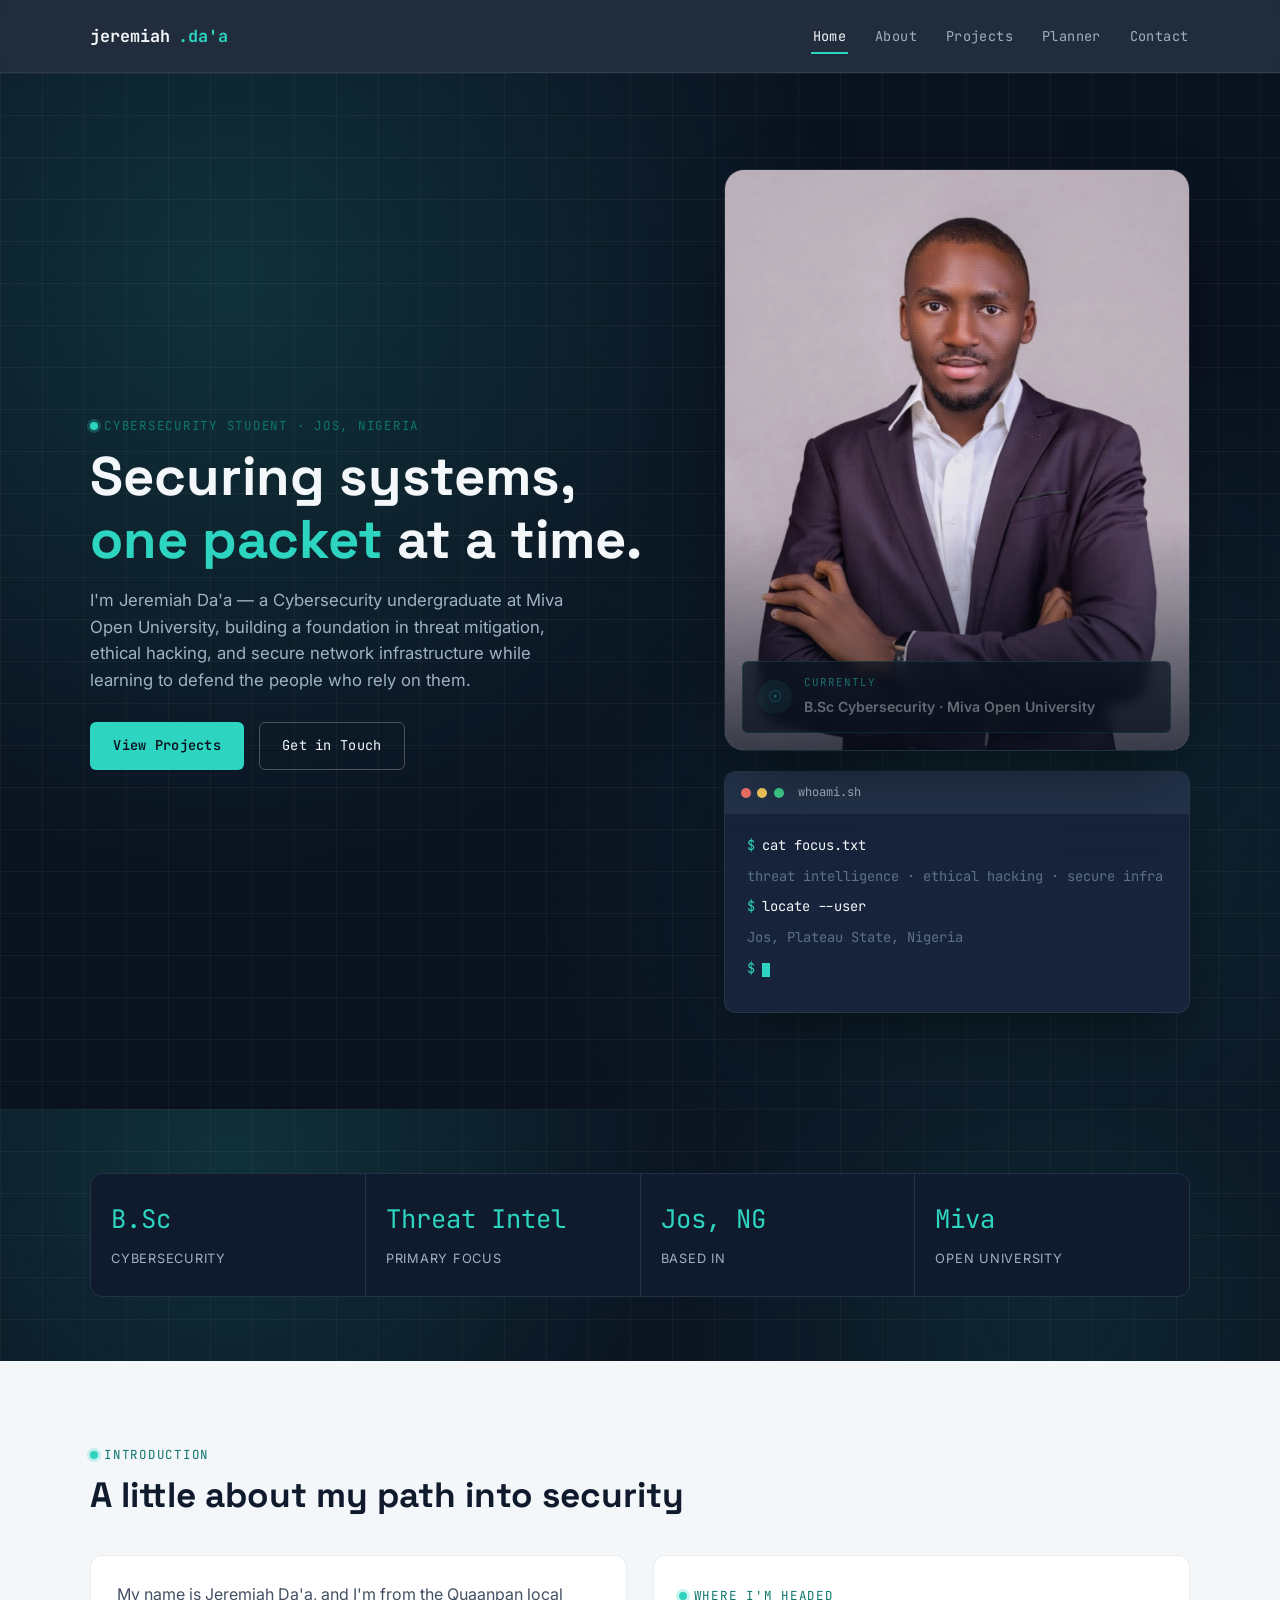
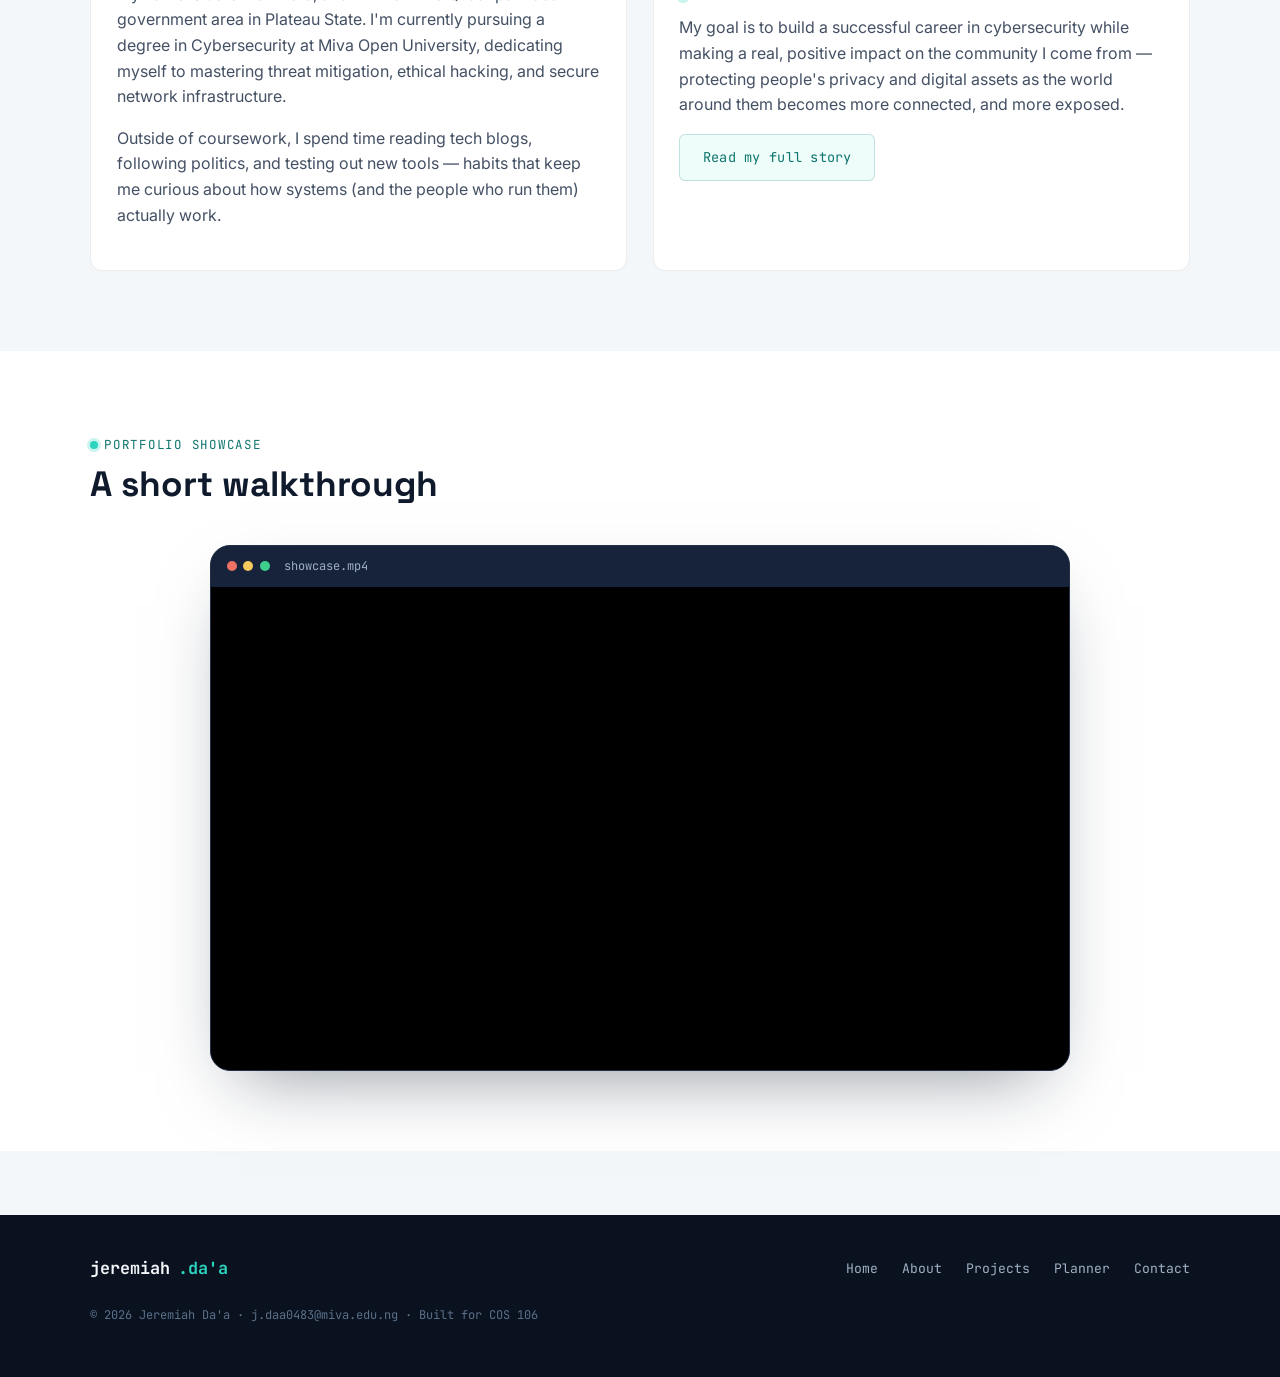
==== index.html @ 002f8d59 "Update index.html" ====
<!DOCTYPE html>
<html lang="en">
<head>
  <meta charset="UTF-8" />
  <meta name="viewport" content="width=device-width, initial-scale=1.0" />
  <title>Jeremiah Da'a — Cybersecurity Student & Portfolio</title>
  <meta name="description" content="Portfolio and academic hub for Jeremiah Da'a, a Cybersecurity student at Miva Open University based in Jos, Plateau State." />
  <link rel="preconnect" href="https://fonts.googleapis.com" />
  <link rel="preconnect" href="https://fonts.gstatic.com" crossorigin />
  <link href="https://fonts.googleapis.com/css2?family=Space+Grotesk:wght@500;600;700&family=Inter:wght@400;500;600&family=JetBrains+Mono:wght@400;500;700&display=swap" rel="stylesheet" />
  <link rel="stylesheet" href="style.css" />
</head>
<body>

  <header class="site-header">
    <div class="container nav">
      <a href="index.html" class="brand">jeremiah<span>.da'a</span></a>
      <ul class="nav-links" id="navLinks">
        <li><a href="index.html" aria-current="page">Home</a></li>
        <li><a href="about.html">About</a></li>
        <li><a href="projects.html">Projects</a></li>
        <li><a href="planner.html">Planner</a></li>
        <li><a href="contact.html">Contact</a></li>
      </ul>
      <button class="nav-toggle" aria-label="Toggle navigation" aria-expanded="false">
        <span></span><span></span><span></span>
      </button>
    </div>
  </header>

  <main>
    <!-- ================= HERO ================= -->
    <section class="hero scan-bg">
      <div class="container hero-grid">
        <div>
          <p class="eyebrow">Cybersecurity Student · Jos, Nigeria</p>
          <h1>Securing systems, <em>one packet</em> at a time.</h1>
          <p class="hero-lede">
            I'm Jeremiah Da'a — a Cybersecurity undergraduate at Miva Open University,
            building a foundation in threat mitigation, ethical hacking, and secure
            network infrastructure while learning to defend the people who rely on them.
          </p>
          <div class="hero-actions">
            <a href="projects.html" class="btn btn-primary">View Projects</a>
            <a href="contact.html" class="btn btn-outline">Get in Touch</a>
          </div>
        </div>

        <div>
          <div class="hero-photo-card">
            <img src="image.jpg" alt="Portrait of Jeremiah Da'a" />
            <div class="photo-badge">
              <span class="photo-badge-icon">&#9737;</span>
              <span class="photo-badge-text">
                <span class="eyebrow-tiny">Currently</span>
                <strong>B.Sc Cybersecurity · Miva Open University</strong>
              </span>
            </div>
          </div>

          <div class="terminal" style="margin-top:1.25rem;">
            <div class="terminal-bar">
              <span class="dot dot-r"></span><span class="dot dot-y"></span><span class="dot dot-g"></span>
              <span class="terminal-title">whoami.sh</span>
            </div>
            <div class="terminal-body">
              <div class="line"><span class="prompt">$</span><span class="out">cat focus.txt</span></div>
              <div class="line muted">threat intelligence · ethical hacking · secure infra</div>
              <div class="line"><span class="prompt">$</span><span class="out">locate --user</span></div>
              <div class="line muted">Jos, Plateau State, Nigeria</div>
              <div class="line"><span class="prompt">$</span><span class="cursor"></span></div>
            </div>
          </div>
        </div>
      </div>
    </section>

    <!-- ================= QUICK STATS ================= -->
    <section class="stats scan-bg">
      <div class="container">
        <div class="stats-grid">
          <div class="stat-cell">
            <span class="num">B.Sc</span>
            <span class="label">Cybersecurity</span>
          </div>
          <div class="stat-cell">
            <span class="num">Threat Intel</span>
            <span class="label">Primary Focus</span>
          </div>
          <div class="stat-cell">
            <span class="num">Jos, NG</span>
            <span class="label">Based In</span>
          </div>
          <div class="stat-cell">
            <span class="num">Miva</span>
            <span class="label">Open University</span>
          </div>
        </div>
      </div>
    </section>

    <!-- ================= INTRODUCTION ================= -->
    <section class="section">
      <div class="container">
        <div class="section-head">
          <p class="eyebrow">Introduction</p>
          <h2>A little about my path into security</h2>
        </div>
        <div class="grid-2">
          <div class="card">
            <p>
              My name is Jeremiah Da'a, and I'm from the Quaanpan local government
              area in Plateau State. I'm currently pursuing a degree in Cybersecurity
              at Miva Open University, dedicating myself to mastering threat mitigation,
              ethical hacking, and secure network infrastructure.
            </p>
            <p>
              Outside of coursework, I spend time reading tech blogs, following
              politics, and testing out new tools — habits that keep me curious
              about how systems (and the people who run them) actually work.
            </p>
          </div>
          <div class="card">
            <p class="eyebrow" style="margin-bottom:0.6rem;">Where I'm headed</p>
            <p>
              My goal is to build a successful career in cybersecurity while making
              a real, positive impact on the community I come from — protecting
              people's privacy and digital assets as the world around them becomes
              more connected, and more exposed.
            </p>
            <a href="about.html" class="btn btn-ghost">Read my full story</a>
          </div>
        </div>
      </div>
    </section>

    <!-- ================= VIDEO SHOWCASE ================= -->
    <section class="section section-alt">
      <div class="container">
        <div class="section-head">
          <p class="eyebrow">Portfolio Showcase</p>
          <h2>A short walkthrough</h2>
        </div>
        <div class="media-card">
          <div class="terminal-bar">
            <span class="dot dot-r"></span><span class="dot dot-y"></span><span class="dot dot-g"></span>
            <span class="terminal-title">showcase.mp4</span>
          </div>
          <div class="video-wrap">
            <iframe
              src="https://www.youtube.com/embed/MuhZuNS15s0"
              title="Jeremiah Da'a portfolio showcase video"
              allow="accelerometer; autoplay; clipboard-write; encrypted-media; gyroscope; picture-in-picture"
              allowfullscreen
              loading="lazy">
            </iframe>
          </div>
        </div>
      </div>
    </section>
  </main>

  <footer class="site-footer">
    <div class="container">
      <div class="footer-grid">
        <span class="brand">jeremiah<span>.da'a</span></span>
        <ul class="footer-links">
          <li><a href="index.html">Home</a></li>
          <li><a href="about.html">About</a></li>
          <li><a href="projects.html">Projects</a></li>
          <li><a href="planner.html">Planner</a></li>
          <li><a href="contact.html">Contact</a></li>
        </ul>
      </div>
      <p class="footer-fine">© 2026 Jeremiah Da'a · j.daa0483@miva.edu.ng · Built for COS 106</p>
    </div>
  </footer>

  <script src="app.js"></script>
</body>
</html>
---- style.css ----
/* =========================================================================
   Jeremiah Da'a — Cybersecurity Portfolio
   Global Stylesheet
   Design tokens: Deep Slate blue / Cyber Teal / Off-white
   ========================================================================= */

:root {
  /* --- Color tokens --- */
  --slate-950: #0a1220;
  --slate-900: #0f1b2d;
  --slate-800: #16233a;
  --slate-700: #223148;
  --slate-500: #5b7089;
  --slate-300: #9fb0c3;
  --off-white: #f4f7f9;
  --paper: #ffffff;
  --teal: #2dd4bf;
  --teal-strong: #12b8a3;
  --teal-dim: #0f766e;
  --ink: #101823;
  --ink-soft: #445064;
  --danger: #ef7166;
  --success: #3ecf8e;

  /* --- Type tokens --- */
  --font-display: "Space Grotesk", "Segoe UI", sans-serif;
  --font-body: "Inter", "Segoe UI", sans-serif;
  --font-mono: "JetBrains Mono", "SFMono-Regular", Consolas, monospace;

  /* --- Layout tokens --- */
  --maxw: 1180px;
  --radius-sm: 6px;
  --radius-md: 12px;
  --radius-lg: 20px;
  --gap: clamp(1rem, 2vw, 2rem);
  --header-h: 72px;

  /* --- Motion --- */
  --ease: cubic-bezier(0.22, 1, 0.36, 1);
}

/* =========================================================================
   Reset
   ========================================================================= */
*, *::before, *::after { box-sizing: border-box; }
html { scroll-behavior: smooth; }
body {
  margin: 0;
  font-family: var(--font-body);
  color: var(--ink);
  background: var(--off-white);
  line-height: 1.6;
  -webkit-font-smoothing: antialiased;
}
img { max-width: 100%; display: block; }
a { color: inherit; text-decoration: none; }
ul { list-style: none; margin: 0; padding: 0; }
h1, h2, h3, h4 { font-family: var(--font-display); line-height: 1.15; margin: 0 0 0.5em; color: var(--slate-900); }
p { margin: 0 0 1em; color: var(--ink-soft); }
button, input, textarea, select { font-family: inherit; font-size: inherit; }
:focus-visible {
  outline: 2px solid var(--teal);
  outline-offset: 3px;
  border-radius: 4px;
}

@media (prefers-reduced-motion: reduce) {
  *, *::before, *::after {
    animation-duration: 0.001ms !important;
    animation-iteration-count: 1 !important;
    transition-duration: 0.001ms !important;
    scroll-behavior: auto !important;
  }
}

.container {
  width: 100%;
  max-width: var(--maxw);
  margin-inline: auto;
  padding-inline: clamp(1.25rem, 4vw, 2.5rem);
}

.eyebrow {
  font-family: var(--font-mono);
  font-size: 0.78rem;
  letter-spacing: 0.14em;
  text-transform: uppercase;
  color: var(--teal-dim);
  display: inline-flex;
  align-items: center;
  gap: 0.5em;
  margin-bottom: 0.75em;
}
.eyebrow::before {
  content: "";
  width: 8px;
  height: 8px;
  border-radius: 50%;
  background: var(--teal);
  box-shadow: 0 0 0 3px rgba(45, 212, 191, 0.25);
}

/* =========================================================================
   Background scan / node texture — signature motif, used sparingly
   ========================================================================= */
.scan-bg {
  position: relative;
  background-color: var(--slate-950);
  background-image:
    radial-gradient(circle at 18% 20%, rgba(45, 212, 191, 0.16), transparent 45%),
    radial-gradient(circle at 82% 75%, rgba(45, 212, 191, 0.10), transparent 40%),
    linear-gradient(rgba(255,255,255,0.035) 1px, transparent 1px),
    linear-gradient(90deg, rgba(255,255,255,0.035) 1px, transparent 1px);
  background-size: auto, auto, 42px 42px, 42px 42px;
}
.scan-bg::after {
  content: "";
  position: absolute;
  inset: 0;
  pointer-events: none;
  background: repeating-linear-gradient(
    to bottom,
    rgba(255, 255, 255, 0.025) 0px,
    rgba(255, 255, 255, 0.025) 1px,
    transparent 1px,
    transparent 3px
  );
  mix-blend-mode: overlay;
}

/* =========================================================================
   Header / Nav
   ========================================================================= */
.site-header {
  position: sticky;
  top: 0;
  z-index: 100;
  background: rgba(15, 27, 45, 0.92);
  backdrop-filter: blur(10px);
  border-bottom: 1px solid rgba(255, 255, 255, 0.08);
}
.nav {
  display: flex;
  align-items: center;
  justify-content: space-between;
  height: var(--header-h);
}
.brand {
  display: flex;
  align-items: baseline;
  gap: 0.5rem;
  font-family: var(--font-mono);
  font-weight: 700;
  font-size: 1.05rem;
  color: var(--off-white);
}
.brand span { color: var(--teal); }

.nav-links {
  display: flex;
  gap: clamp(1rem, 2vw, 2.25rem);
}
.nav-links a {
  font-family: var(--font-mono);
  font-size: 0.85rem;
  letter-spacing: 0.03em;
  color: var(--slate-300);
  padding: 0.4rem 0.1rem;
  position: relative;
  transition: color 0.2s var(--ease);
}
.nav-links a::after {
  content: "";
  position: absolute;
  left: 0; right: 0; bottom: -2px;
  height: 2px;
  background: var(--teal);
  transform: scaleX(0);
  transform-origin: left;
  transition: transform 0.25s var(--ease);
}
.nav-links a:hover,
.nav-links a[aria-current="page"] { color: var(--off-white); }
.nav-links a:hover::after,
.nav-links a[aria-current="page"]::after { transform: scaleX(1); }

.nav-toggle {
  display: none;
  flex-direction: column;
  gap: 5px;
  background: none;
  border: none;
  cursor: pointer;
  padding: 0.5rem;
}
.nav-toggle span {
  width: 22px;
  height: 2px;
  background: var(--off-white);
  transition: transform 0.25s var(--ease), opacity 0.25s var(--ease);
}
.nav-toggle[aria-expanded="true"] span:nth-child(1) { transform: translateY(7px) rotate(45deg); }
.nav-toggle[aria-expanded="true"] span:nth-child(2) { opacity: 0; }
.nav-toggle[aria-expanded="true"] span:nth-child(3) { transform: translateY(-7px) rotate(-45deg); }

@media (max-width: 760px) {
  .nav-toggle { display: flex; }
  .nav-links {
    position: absolute;
    top: var(--header-h);
    left: 0; right: 0;
    background: var(--slate-900);
    flex-direction: column;
    padding: 1rem clamp(1.25rem, 4vw, 2.5rem) 1.5rem;
    gap: 1rem;
    border-bottom: 1px solid rgba(255,255,255,0.08);
    transform: translateY(-8px);
    opacity: 0;
    pointer-events: none;
    transition: transform 0.25s var(--ease), opacity 0.25s var(--ease);
  }
  .nav-links.is-open {
    transform: translateY(0);
    opacity: 1;
    pointer-events: auto;
  }
}

/* =========================================================================
   Buttons
   ========================================================================= */
.btn {
  display: inline-flex;
  align-items: center;
  gap: 0.5rem;
  font-family: var(--font-mono);
  font-size: 0.85rem;
  letter-spacing: 0.02em;
  padding: 0.75rem 1.4rem;
  border-radius: var(--radius-sm);
  border: 1px solid transparent;
  cursor: pointer;
  transition: transform 0.18s var(--ease), background 0.18s var(--ease), border-color 0.18s var(--ease), box-shadow 0.18s var(--ease);
}
.btn:active { transform: translateY(1px); }
.btn-primary {
  background: var(--teal);
  color: var(--slate-950);
  font-weight: 600;
}
.btn-primary:hover { background: var(--teal-strong); box-shadow: 0 6px 20px rgba(45,212,191,0.28); }
.btn-outline {
  background: transparent;
  border-color: rgba(255,255,255,0.25);
  color: var(--off-white);
}
.btn-outline:hover { border-color: var(--teal); color: var(--teal); }
.btn-ghost {
  background: rgba(45, 212, 191, 0.08);
  color: var(--teal-dim);
  border-color: rgba(15, 118, 110, 0.2);
}
.btn-ghost:hover { background: rgba(45, 212, 191, 0.16); }
.btn-danger { background: transparent; color: var(--danger); border-color: rgba(239,113,102,0.35); }
.btn-danger:hover { background: rgba(239,113,102,0.1); }
.btn:disabled { opacity: 0.5; cursor: not-allowed; }

/* =========================================================================
   Hero (terminal-card signature element)
   ========================================================================= */
.hero {
  color: var(--off-white);
  padding-block: clamp(3rem, 8vw, 6rem);
}
.hero-grid {
  display: grid;
  grid-template-columns: 1.1fr 0.9fr;
  gap: clamp(2rem, 5vw, 4rem);
  align-items: center;
}
@media (max-width: 860px) {
  .hero-grid { grid-template-columns: 1fr; }
}
.hero h1 {
  color: var(--off-white);
  font-size: clamp(2.1rem, 5vw, 3.4rem);
  margin-bottom: 0.3em;
}
.hero h1 em {
  font-style: normal;
  color: var(--teal);
}
.hero-lede {
  color: var(--slate-300);
  font-size: 1.05rem;
  max-width: 46ch;
}
.hero-actions {
  display: flex;
  gap: 0.9rem;
  flex-wrap: wrap;
  margin-top: 1.75rem;
}

/* large hero portrait with overlay badge */
.hero-photo-card {
  position: relative;
  border-radius: var(--radius-lg);
  overflow: hidden;
  box-shadow: 0 30px 70px -25px rgba(0,0,0,0.65);
  border: 1px solid rgba(255,255,255,0.08);
}
.hero-photo-card img {
  width: 100%;
  aspect-ratio: 4 / 5;
  object-fit: cover;
  display: block;
}
.hero-photo-card::after {
  content: "";
  position: absolute;
  inset: 0;
  background: linear-gradient(to top, rgba(10,18,32,0.75) 0%, rgba(10,18,32,0.05) 40%);
  pointer-events: none;
}
.photo-badge {
  position: absolute;
  left: 1.1rem;
  bottom: 1.1rem;
  right: 1.1rem;
  display: flex;
  align-items: center;
  gap: 0.75rem;
  background: rgba(10, 18, 32, 0.72);
  backdrop-filter: blur(6px);
  border: 1px solid rgba(45, 212, 191, 0.3);
  border-radius: var(--radius-sm);
  padding: 0.75rem 0.9rem;
}
.photo-badge-icon {
  width: 34px;
  height: 34px;
  border-radius: 50%;
  background: rgba(45, 212, 191, 0.16);
  color: var(--teal);
  display: flex;
  align-items: center;
  justify-content: center;
  flex-shrink: 0;
  font-size: 1rem;
}
.photo-badge-text .eyebrow-tiny {
  font-family: var(--font-mono);
  font-size: 0.68rem;
  letter-spacing: 0.1em;
  text-transform: uppercase;
  color: var(--teal);
  display: block;
  margin-bottom: 0.15rem;
}
.photo-badge-text strong {
  color: var(--off-white);
  font-size: 0.88rem;
  font-weight: 600;
}

/* terminal card */
.terminal {
  background: var(--slate-800);
  border: 1px solid rgba(255,255,255,0.08);
  border-radius: var(--radius-md);
  overflow: hidden;
  box-shadow: 0 25px 60px -20px rgba(0,0,0,0.6);
}
.terminal-bar {
  display: flex;
  align-items: center;
  gap: 0.4rem;
  padding: 0.7rem 1rem;
  background: var(--slate-700);
  font-family: var(--font-mono);
  font-size: 0.75rem;
  color: var(--slate-300);
}
.terminal-bar .dot { width: 10px; height: 10px; border-radius: 50%; }
.dot-r { background: #ef7166; }
.dot-y { background: #f5c95d; }
.dot-g { background: #3ecf8e; }
.terminal-title { margin-left: 0.5rem; }
.terminal-body {
  padding: 1.25rem 1.4rem 1.5rem;
  font-family: var(--font-mono);
  font-size: 0.86rem;
  color: var(--slate-300);
}
.terminal-body .line { margin-bottom: 0.55rem; }
.terminal-body .prompt { color: var(--teal); margin-right: 0.5em; }
.terminal-body .out { color: var(--off-white); }
.terminal-body .muted { color: var(--slate-500); }
.cursor {
  display: inline-block;
  width: 8px;
  height: 1em;
  background: var(--teal);
  vertical-align: text-bottom;
  animation: blink 1s steps(1) infinite;
}
@keyframes blink { 50% { opacity: 0; } }

/* profile avatar shown in terminal */
.avatar-frame {
  width: 88px;
  height: 88px;
  border-radius: 50%;
  overflow: hidden;
  border: 3px solid var(--teal);
  flex-shrink: 0;
  box-shadow: 0 0 0 4px rgba(45, 212, 191, 0.15);
}
.avatar-frame img { width: 100%; height: 100%; object-fit: cover; }

/* =========================================================================
   Stats grid
   ========================================================================= */
.stats {
  padding-block: clamp(2.5rem, 6vw, 4rem);
}
.stats-grid {
  display: grid;
  grid-template-columns: repeat(4, 1fr);
  gap: 1px;
  background: var(--slate-700);
  border-radius: var(--radius-md);
  overflow: hidden;
  border: 1px solid var(--slate-700);
}
@media (max-width: 760px) { .stats-grid { grid-template-columns: repeat(2, 1fr); } }
.stat-cell {
  background: var(--slate-900);
  padding: 1.6rem 1.25rem;
  color: var(--off-white);
}
.stat-cell .num {
  font-family: var(--font-mono);
  font-size: 1.6rem;
  color: var(--teal);
  display: block;
  margin-bottom: 0.3rem;
}
.stat-cell .label {
  font-size: 0.8rem;
  color: var(--slate-300);
  text-transform: uppercase;
  letter-spacing: 0.06em;
}

/* =========================================================================
   Sections (light)
   ========================================================================= */
.section {
  padding-block: clamp(3rem, 7vw, 5rem);
}
.section-alt { background: var(--paper); }
.section-head { max-width: 62ch; margin-bottom: 2.5rem; }
.section-head h2 { font-size: clamp(1.6rem, 3.4vw, 2.2rem); }

/* video card */
.media-card {
  max-width: 860px;
  margin-inline: auto;
  border-radius: var(--radius-lg);
  overflow: hidden;
  background: var(--slate-900);
  box-shadow: 0 30px 70px -30px rgba(15, 27, 45, 0.5);
  border: 1px solid var(--slate-700);
}
.media-card .terminal-bar { background: var(--slate-800); }
.video-wrap {
  position: relative;
  aspect-ratio: 16 / 9;
  background: #000;
}
.video-wrap iframe {
  position: absolute;
  inset: 0;
  width: 100%;
  height: 100%;
  border: 0;
}

/* =========================================================================
   Cards (general)
   ========================================================================= */
.card {
  background: var(--paper);
  border: 1px solid rgba(16, 24, 35, 0.08);
  border-radius: var(--radius-md);
  padding: 1.6rem;
  transition: transform 0.2s var(--ease), box-shadow 0.2s var(--ease);
}
.card:hover { transform: translateY(-3px); box-shadow: 0 16px 40px -18px rgba(16,24,35,0.22); }

.grid-3 {
  display: grid;
  grid-template-columns: repeat(3, 1fr);
  gap: var(--gap);
}
@media (max-width: 900px) { .grid-3 { grid-template-columns: repeat(2, 1fr); } }
@media (max-width: 620px) { .grid-3 { grid-template-columns: 1fr; } }

.grid-2 {
  display: grid;
  grid-template-columns: repeat(2, 1fr);
  gap: var(--gap);
}
@media (max-width: 700px) { .grid-2 { grid-template-columns: 1fr; } }

/* =========================================================================
   Footer
   ========================================================================= */
.site-footer {
  background: var(--slate-950);
  color: var(--slate-300);
  padding-block: 2.5rem;
  margin-top: 4rem;
}
.footer-grid {
  display: flex;
  flex-wrap: wrap;
  justify-content: space-between;
  gap: 1.5rem;
  align-items: center;
}
.footer-links { display: flex; gap: 1.5rem; flex-wrap: wrap; }
.footer-links a { font-family: var(--font-mono); font-size: 0.82rem; color: var(--slate-300); }
.footer-links a:hover { color: var(--teal); }
.footer-fine { font-family: var(--font-mono); font-size: 0.75rem; color: var(--slate-500); margin-top: 1.5rem; }

/* =========================================================================
   About page — education table, skills, hobbies
   ========================================================================= */
.edu-table-wrap { overflow-x: auto; border-radius: var(--radius-md); border: 1px solid rgba(16,24,35,0.08); }
table.edu-table {
  width: 100%;
  border-collapse: collapse;
  background: var(--paper);
  min-width: 560px;
}
.edu-table caption { text-align: left; font-family: var(--font-mono); font-size: 0.8rem; color: var(--teal-dim); padding: 0.9rem 1.2rem 0; }
.edu-table th, .edu-table td {
  text-align: left;
  padding: 0.9rem 1.2rem;
  border-bottom: 1px solid rgba(16,24,35,0.08);
  font-size: 0.95rem;
}
.edu-table thead th {
  font-family: var(--font-mono);
  font-size: 0.75rem;
  text-transform: uppercase;
  letter-spacing: 0.06em;
  color: var(--ink-soft);
  background: var(--off-white);
}
.edu-table tbody tr:last-child td { border-bottom: none; }
.status-pill {
  font-family: var(--font-mono);
  font-size: 0.72rem;
  padding: 0.25rem 0.6rem;
  border-radius: 999px;
  display: inline-block;
}
.status-active { background: rgba(45,212,191,0.14); color: var(--teal-dim); }
.status-done { background: rgba(62,207,142,0.14); color: #1f8a5f; }

.aspiration {
  background: var(--slate-900);
  color: var(--off-white);
  border-radius: var(--radius-lg);
  padding: clamp(1.75rem, 4vw, 3rem);
  position: relative;
  overflow: hidden;
}
.aspiration::before {
  content: "”";
  position: absolute;
  top: -1.2rem;
  right: 1.5rem;
  font-family: var(--font-display);
  font-size: 9rem;
  color: rgba(45,212,191,0.08);
  line-height: 1;
}
.aspiration p { color: var(--slate-300); font-size: 1.1rem; max-width: 62ch; position: relative; }

.skill-item { margin-bottom: 1.25rem; }
.skill-item:last-child { margin-bottom: 0; }
.skill-top { display: flex; justify-content: space-between; font-family: var(--font-mono); font-size: 0.82rem; margin-bottom: 0.4rem; color: var(--ink-soft); }
.skill-bar { height: 8px; border-radius: 999px; background: rgba(16,24,35,0.08); overflow: hidden; }
.skill-fill { height: 100%; border-radius: 999px; background: linear-gradient(90deg, var(--teal-dim), var(--teal)); }

.hobby-card { text-align: left; }
.hobby-icon {
  width: 44px; height: 44px;
  border-radius: 10px;
  background: rgba(45,212,191,0.12);
  color: var(--teal-dim);
  display: flex; align-items: center; justify-content: center;
  margin-bottom: 1rem;
  font-family: var(--font-mono);
}

/* =========================================================================
   Projects page
   ========================================================================= */
.project-card { display: flex; flex-direction: column; padding: 0; overflow: hidden; }
.project-thumb { aspect-ratio: 16/10; overflow: hidden; background: var(--slate-900); }
.project-thumb img { width: 100%; height: 100%; object-fit: cover; opacity: 0.92; }
.project-body { padding: 1.5rem; display: flex; flex-direction: column; gap: 0.85rem; flex: 1; }
.project-tag { font-family: var(--font-mono); font-size: 0.72rem; color: var(--teal-dim); text-transform: uppercase; letter-spacing: 0.05em; }
.project-feats li { position: relative; padding-left: 1.3rem; font-size: 0.92rem; color: var(--ink-soft); margin-bottom: 0.4rem; }
.project-feats li::before { content: "▹"; position: absolute; left: 0; color: var(--teal); }
.project-actions { margin-top: auto; display: flex; gap: 0.75rem; padding-top: 0.5rem; }

/* =========================================================================
   Planner page
   ========================================================================= */
.planner-layout {
  display: grid;
  grid-template-columns: 340px 1fr;
  gap: var(--gap);
  align-items: start;
}
@media (max-width: 860px) { .planner-layout { grid-template-columns: 1fr; } }

.planner-form { display: flex; flex-direction: column; gap: 1rem; }
.field { display: flex; flex-direction: column; gap: 0.4rem; }
.field label { font-family: var(--font-mono); font-size: 0.78rem; color: var(--ink-soft); text-transform: uppercase; letter-spacing: 0.04em; }
.field input, .field select, .field textarea {
  padding: 0.7rem 0.85rem;
  border-radius: var(--radius-sm);
  border: 1px solid rgba(16,24,35,0.15);
  background: var(--paper);
  color: var(--ink);
}
.field input:focus, .field select:focus, .field textarea:focus { border-color: var(--teal); }
.field-error { color: var(--danger); font-size: 0.78rem; min-height: 1em; }

.planner-stats { display: grid; grid-template-columns: repeat(3, 1fr); gap: 0.75rem; margin-bottom: 1.5rem; }
.mini-stat { background: var(--paper); border-radius: var(--radius-sm); border: 1px solid rgba(16,24,35,0.08); padding: 1rem; text-align: center; }
.mini-stat .num { font-family: var(--font-mono); font-size: 1.4rem; color: var(--teal-dim); display: block; }
.mini-stat .label { font-size: 0.75rem; color: var(--ink-soft); text-transform: uppercase; letter-spacing: 0.04em; }

.progress-track { height: 10px; border-radius: 999px; background: rgba(16,24,35,0.08); overflow: hidden; margin-bottom: 1.75rem; }
.progress-fill { height: 100%; background: linear-gradient(90deg, var(--teal-dim), var(--teal)); border-radius: 999px; transition: width 0.35s var(--ease); width: 0%; }

.task-list { display: flex; flex-direction: column; gap: 0.75rem; }
.task-item {
  display: flex;
  align-items: center;
  gap: 0.9rem;
  background: var(--paper);
  border: 1px solid rgba(16,24,35,0.08);
  border-radius: var(--radius-sm);
  padding: 0.9rem 1rem;
}
.task-item.is-complete { opacity: 0.6; }
.task-item.is-complete .task-name { text-decoration: line-through; }
.task-check {
  width: 22px; height: 22px;
  border-radius: 50%;
  border: 2px solid var(--teal);
  background: none;
  cursor: pointer;
  flex-shrink: 0;
  display: flex; align-items: center; justify-content: center;
  color: var(--teal);
  font-size: 0.75rem;
}
.task-item.is-complete .task-check { background: var(--teal); color: var(--slate-950); }
.task-main { flex: 1; min-width: 0; }
.task-name { font-weight: 600; color: var(--ink); display: block; }
.task-meta { font-family: var(--font-mono); font-size: 0.75rem; color: var(--ink-soft); }
.priority-pill { font-family: var(--font-mono); font-size: 0.68rem; padding: 0.15rem 0.5rem; border-radius: 999px; margin-right: 0.5rem; text-transform: uppercase; }
.priority-high { background: rgba(239,113,102,0.14); color: #c14a3e; }
.priority-medium { background: rgba(245,201,93,0.18); color: #a17a13; }
.priority-low { background: rgba(62,207,142,0.14); color: #1f8a5f; }
.task-delete { background: none; border: none; color: var(--ink-soft); cursor: pointer; padding: 0.4rem; font-size: 1rem; }
.task-delete:hover { color: var(--danger); }
.empty-state { text-align: center; padding: 2.5rem 1rem; color: var(--ink-soft); font-family: var(--font-mono); font-size: 0.85rem; border: 1px dashed rgba(16,24,35,0.15); border-radius: var(--radius-sm); }

/* =========================================================================
   Contact page
   ========================================================================= */
.contact-layout { display: grid; grid-template-columns: 1fr 1.2fr; gap: clamp(2rem, 5vw, 3.5rem); align-items: start; }
@media (max-width: 860px) { .contact-layout { grid-template-columns: 1fr; } }
.contact-info-item { display: flex; gap: 0.9rem; margin-bottom: 1.4rem; }
.contact-info-icon {
  width: 38px; height: 38px; border-radius: 9px;
  background: var(--slate-900); color: var(--teal);
  display: flex; align-items: center; justify-content: center;
  font-family: var(--font-mono); font-size: 0.8rem; flex-shrink: 0;
}
.contact-info-item h4 { margin-bottom: 0.15rem; font-size: 0.95rem; }
.contact-info-item p { margin: 0; font-size: 0.9rem; }

.form-status {
  display: none;
  font-family: var(--font-mono);
  font-size: 0.85rem;
  padding: 0.85rem 1rem;
  border-radius: var(--radius-sm);
  margin-bottom: 1.25rem;
}
.form-status.is-visible { display: block; }
.form-status.is-success { background: rgba(62,207,142,0.12); color: #1f8a5f; }
.form-status.is-error { background: rgba(239,113,102,0.12); color: #c14a3e; }

/* =========================================================================
   Utility
   ========================================================================= */
.visually-hidden {
  position: absolute; width: 1px; height: 1px; overflow: hidden;
  clip: rect(0,0,0,0); white-space: nowrap; border: 0; padding: 0; margin: -1px;
}
.mt-lg { margin-top: 2.5rem; }
   Background scan / node texture — signature motif, used sparingly
   ========================================================================= */
.scan-bg {
  position: relative;
  background-color: var(--slate-950);
  background-image:
    radial-gradient(circle at 18% 20%, rgba(45, 212, 191, 0.16), transparent 45%),
    radial-gradient(circle at 82% 75%, rgba(45, 212, 191, 0.10), transparent 40%),
    linear-gradient(rgba(255,255,255,0.035) 1px, transparent 1px),
    linear-gradient(90deg, rgba(255,255,255,0.035) 1px, transparent 1px);
  background-size: auto, auto, 42px 42px, 42px 42px;
}
.scan-bg::after {
  content: "";
  position: absolute;
  inset: 0;
  pointer-events: none;
  background: repeating-linear-gradient(
    to bottom,
    rgba(255, 255, 255, 0.025) 0px,
    rgba(255, 255, 255, 0.025) 1px,
    transparent 1px,
    transparent 3px
  );
  mix-blend-mode: overlay;
}

/* =========================================================================
   Header / Nav
   ========================================================================= */
.site-header {
  position: sticky;
  top: 0;
  z-index: 100;
  background: rgba(15, 27, 45, 0.92);
  backdrop-filter: blur(10px);
  border-bottom: 1px solid rgba(255, 255, 255, 0.08);
}
.nav {
  display: flex;
  align-items: center;
  justify-content: space-between;
  height: var(--header-h);
}
.brand {
  display: flex;
  align-items: baseline;
  gap: 0.5rem;
  font-family: var(--font-mono);
  font-weight: 700;
  font-size: 1.05rem;
  color: var(--off-white);
}
.brand span { color: var(--teal); }

.nav-links {
  display: flex;
  gap: clamp(1rem, 2vw, 2.25rem);
}
.nav-links a {
  font-family: var(--font-mono);
  font-size: 0.85rem;
  letter-spacing: 0.03em;
  color: var(--slate-300);
  padding: 0.4rem 0.1rem;
  position: relative;
  transition: color 0.2s var(--ease);
}
.nav-links a::after {
  content: "";
  position: absolute;
  left: 0; right: 0; bottom: -2px;
  height: 2px;
  background: var(--teal);
  transform: scaleX(0);
  transform-origin: left;
  transition: transform 0.25s var(--ease);
}
.nav-links a:hover,
.nav-links a[aria-current="page"] { color: var(--off-white); }
.nav-links a:hover::after,
.nav-links a[aria-current="page"]::after { transform: scaleX(1); }

.nav-toggle {
  display: none;
  flex-direction: column;
  gap: 5px;
  background: none;
  border: none;
  cursor: pointer;
  padding: 0.5rem;
}
.nav-toggle span {
  width: 22px;
  height: 2px;
  background: var(--off-white);
  transition: transform 0.25s var(--ease), opacity 0.25s var(--ease);
}
.nav-toggle[aria-expanded="true"] span:nth-child(1) { transform: translateY(7px) rotate(45deg); }
.nav-toggle[aria-expanded="true"] span:nth-child(2) { opacity: 0; }
.nav-toggle[aria-expanded="true"] span:nth-child(3) { transform: translateY(-7px) rotate(-45deg); }

@media (max-width: 760px) {
  .nav-toggle { display: flex; }
  .nav-links {
    position: absolute;
    top: var(--header-h);
    left: 0; right: 0;
    background: var(--slate-900);
    flex-direction: column;
    padding: 1rem clamp(1.25rem, 4vw, 2.5rem) 1.5rem;
    gap: 1rem;
    border-bottom: 1px solid rgba(255,255,255,0.08);
    transform: translateY(-8px);
    opacity: 0;
    pointer-events: none;
    transition: transform 0.25s var(--ease), opacity 0.25s var(--ease);
  }
  .nav-links.is-open {
    transform: translateY(0);
    opacity: 1;
    pointer-events: auto;
  }
}

/* =========================================================================
   Buttons
   ========================================================================= */
.btn {
  display: inline-flex;
  align-items: center;
  gap: 0.5rem;
  font-family: var(--font-mono);
  font-size: 0.85rem;
  letter-spacing: 0.02em;
  padding: 0.75rem 1.4rem;
  border-radius: var(--radius-sm);
  border: 1px solid transparent;
  cursor: pointer;
  transition: transform 0.18s var(--ease), background 0.18s var(--ease), border-color 0.18s var(--ease), box-shadow 0.18s var(--ease);
}
.btn:active { transform: translateY(1px); }
.btn-primary {
  background: var(--teal);
  color: var(--slate-950);
  font-weight: 600;
}
.btn-primary:hover { background: var(--teal-strong); box-shadow: 0 6px 20px rgba(45,212,191,0.28); }
.btn-outline {
  background: transparent;
  border-color: rgba(255,255,255,0.25);
  color: var(--off-white);
}
.btn-outline:hover { border-color: var(--teal); color: var(--teal); }
.btn-ghost {
  background: rgba(45, 212, 191, 0.08);
  color: var(--teal-dim);
  border-color: rgba(15, 118, 110, 0.2);
}
.btn-ghost:hover { background: rgba(45, 212, 191, 0.16); }
.btn-danger { background: transparent; color: var(--danger); border-color: rgba(239,113,102,0.35); }
.btn-danger:hover { background: rgba(239,113,102,0.1); }
.btn:disabled { opacity: 0.5; cursor: not-allowed; }

/* =========================================================================
   Hero (terminal-card signature element)
   ========================================================================= */
.hero {
  color: var(--off-white);
  padding-block: clamp(3rem, 8vw, 6rem);
}
.hero-grid {
  display: grid;
  grid-template-columns: 1.1fr 0.9fr;
  gap: clamp(2rem, 5vw, 4rem);
  align-items: center;
}
@media (max-width: 860px) {
  .hero-grid { grid-template-columns: 1fr; }
}
.hero h1 {
  color: var(--off-white);
  font-size: clamp(2.1rem, 5vw, 3.4rem);
  margin-bottom: 0.3em;
}
.hero h1 em {
  font-style: normal;
  color: var(--teal);
}
.hero-lede {
  color: var(--slate-300);
  font-size: 1.05rem;
  max-width: 46ch;
}
.hero-actions {
  display: flex;
  gap: 0.9rem;
  flex-wrap: wrap;
  margin-top: 1.75rem;
}

/* terminal card */
.terminal {
  background: var(--slate-800);
  border: 1px solid rgba(255,255,255,0.08);
  border-radius: var(--radius-md);
  overflow: hidden;
  box-shadow: 0 25px 60px -20px rgba(0,0,0,0.6);
}
.terminal-bar {
  display: flex;
  align-items: center;
  gap: 0.4rem;
  padding: 0.7rem 1rem;
  background: var(--slate-700);
  font-family: var(--font-mono);
  font-size: 0.75rem;
  color: var(--slate-300);
}
.terminal-bar .dot { width: 10px; height: 10px; border-radius: 50%; }
.dot-r { background: #ef7166; }
.dot-y { background: #f5c95d; }
.dot-g { background: #3ecf8e; }
.terminal-title { margin-left: 0.5rem; }
.terminal-body {
  padding: 1.25rem 1.4rem 1.5rem;
  font-family: var(--font-mono);
  font-size: 0.86rem;
  color: var(--slate-300);
}
.terminal-body .line { margin-bottom: 0.55rem; }
.terminal-body .prompt { color: var(--teal); margin-right: 0.5em; }
.terminal-body .out { color: var(--off-white); }
.terminal-body .muted { color: var(--slate-500); }
.cursor {
  display: inline-block;
  width: 8px;
  height: 1em;
  background: var(--teal);
  vertical-align: text-bottom;
  animation: blink 1s steps(1) infinite;
}
@keyframes blink { 50% { opacity: 0; } }

/* profile avatar shown in terminal */
.avatar-frame {
  width: 88px;
  height: 88px;
  border-radius: 50%;
  overflow: hidden;
  border: 3px solid var(--teal);
  flex-shrink: 0;
  box-shadow: 0 0 0 4px rgba(45, 212, 191, 0.15);
}
.avatar-frame img { width: 100%; height: 100%; object-fit: cover; }

/* =========================================================================
   Stats grid
   ========================================================================= */
.stats {
  padding-block: clamp(2.5rem, 6vw, 4rem);
}
.stats-grid {
  display: grid;
  grid-template-columns: repeat(4, 1fr);
  gap: 1px;
  background: var(--slate-700);
  border-radius: var(--radius-md);
  overflow: hidden;
  border: 1px solid var(--slate-700);
}
@media (max-width: 760px) { .stats-grid { grid-template-columns: repeat(2, 1fr); } }
.stat-cell {
  background: var(--slate-900);
  padding: 1.6rem 1.25rem;
  color: var(--off-white);
}
.stat-cell .num {
  font-family: var(--font-mono);
  font-size: 1.6rem;
  color: var(--teal);
  display: block;
  margin-bottom: 0.3rem;
}
.stat-cell .label {
  font-size: 0.8rem;
  color: var(--slate-300);
  text-transform: uppercase;
  letter-spacing: 0.06em;
}

/* =========================================================================
   Sections (light)
   ========================================================================= */
.section {
  padding-block: clamp(3rem, 7vw, 5rem);
}
.section-alt { background: var(--paper); }
.section-head { max-width: 62ch; margin-bottom: 2.5rem; }
.section-head h2 { font-size: clamp(1.6rem, 3.4vw, 2.2rem); }

/* video card */
.media-card {
  max-width: 860px;
  margin-inline: auto;
  border-radius: var(--radius-lg);
  overflow: hidden;
  background: var(--slate-900);
  box-shadow: 0 30px 70px -30px rgba(15, 27, 45, 0.5);
  border: 1px solid var(--slate-700);
}
.media-card .terminal-bar { background: var(--slate-800); }
.video-wrap {
  position: relative;
  aspect-ratio: 16 / 9;
  background: #000;
}
.video-wrap iframe {
  position: absolute;
  inset: 0;
  width: 100%;
  height: 100%;
  border: 0;
}

/* =========================================================================
   Cards (general)
   ========================================================================= */
.card {
  background: var(--paper);
  border: 1px solid rgba(16, 24, 35, 0.08);
  border-radius: var(--radius-md);
  padding: 1.6rem;
  transition: transform 0.2s var(--ease), box-shadow 0.2s var(--ease);
}
.card:hover { transform: translateY(-3px); box-shadow: 0 16px 40px -18px rgba(16,24,35,0.22); }

.grid-3 {
  display: grid;
  grid-template-columns: repeat(3, 1fr);
  gap: var(--gap);
}
@media (max-width: 900px) { .grid-3 { grid-template-columns: repeat(2, 1fr); } }
@media (max-width: 620px) { .grid-3 { grid-template-columns: 1fr; } }

.grid-2 {
  display: grid;
  grid-template-columns: repeat(2, 1fr);
  gap: var(--gap);
}
@media (max-width: 700px) { .grid-2 { grid-template-columns: 1fr; } }

/* =========================================================================
   Footer
   ========================================================================= */
.site-footer {
  background: var(--slate-950);
  color: var(--slate-300);
  padding-block: 2.5rem;
  margin-top: 4rem;
}
.footer-grid {
  display: flex;
  flex-wrap: wrap;
  justify-content: space-between;
  gap: 1.5rem;
  align-items: center;
}
.footer-links { display: flex; gap: 1.5rem; flex-wrap: wrap; }
.footer-links a { font-family: var(--font-mono); font-size: 0.82rem; color: var(--slate-300); }
.footer-links a:hover { color: var(--teal); }
.footer-fine { font-family: var(--font-mono); font-size: 0.75rem; color: var(--slate-500); margin-top: 1.5rem; }

/* =========================================================================
   About page — education table, skills, hobbies
   ========================================================================= */
.edu-table-wrap { overflow-x: auto; border-radius: var(--radius-md); border: 1px solid rgba(16,24,35,0.08); }
table.edu-table {
  width: 100%;
  border-collapse: collapse;
  background: var(--paper);
  min-width: 560px;
}
.edu-table caption { text-align: left; font-family: var(--font-mono); font-size: 0.8rem; color: var(--teal-dim); padding: 0.9rem 1.2rem 0; }
.edu-table th, .edu-table td {
  text-align: left;
  padding: 0.9rem 1.2rem;
  border-bottom: 1px solid rgba(16,24,35,0.08);
  font-size: 0.95rem;
}
.edu-table thead th {
  font-family: var(--font-mono);
  font-size: 0.75rem;
  text-transform: uppercase;
  letter-spacing: 0.06em;
  color: var(--ink-soft);
  background: var(--off-white);
}
.edu-table tbody tr:last-child td { border-bottom: none; }
.status-pill {
  font-family: var(--font-mono);
  font-size: 0.72rem;
  padding: 0.25rem 0.6rem;
  border-radius: 999px;
  display: inline-block;
}
.status-active { background: rgba(45,212,191,0.14); color: var(--teal-dim); }
.status-done { background: rgba(62,207,142,0.14); color: #1f8a5f; }

.aspiration {
  background: var(--slate-900);
  color: var(--off-white);
  border-radius: var(--radius-lg);
  padding: clamp(1.75rem, 4vw, 3rem);
  position: relative;
  overflow: hidden;
}
.aspiration::before {
  content: "”";
  position: absolute;
  top: -1.2rem;
  right: 1.5rem;
  font-family: var(--font-display);
  font-size: 9rem;
  color: rgba(45,212,191,0.08);
  line-height: 1;
}
.aspiration p { color: var(--slate-300); font-size: 1.1rem; max-width: 62ch; position: relative; }

.skill-item { margin-bottom: 1.25rem; }
.skill-item:last-child { margin-bottom: 0; }
.skill-top { display: flex; justify-content: space-between; font-family: var(--font-mono); font-size: 0.82rem; margin-bottom: 0.4rem; color: var(--ink-soft); }
.skill-bar { height: 8px; border-radius: 999px; background: rgba(16,24,35,0.08); overflow: hidden; }
.skill-fill { height: 100%; border-radius: 999px; background: linear-gradient(90deg, var(--teal-dim), var(--teal)); }

.hobby-card { text-align: left; }
.hobby-icon {
  width: 44px; height: 44px;
  border-radius: 10px;
  background: rgba(45,212,191,0.12);
  color: var(--teal-dim);
  display: flex; align-items: center; justify-content: center;
  margin-bottom: 1rem;
  font-family: var(--font-mono);
}

/* =========================================================================
   Projects page
   ========================================================================= */
.project-card { display: flex; flex-direction: column; padding: 0; overflow: hidden; }
.project-thumb { aspect-ratio: 16/10; overflow: hidden; background: var(--slate-900); }
.project-thumb img { width: 100%; height: 100%; object-fit: cover; opacity: 0.92; }
.project-body { padding: 1.5rem; display: flex; flex-direction: column; gap: 0.85rem; flex: 1; }
.project-tag { font-family: var(--font-mono); font-size: 0.72rem; color: var(--teal-dim); text-transform: uppercase; letter-spacing: 0.05em; }
.project-feats li { position: relative; padding-left: 1.3rem; font-size: 0.92rem; color: var(--ink-soft); margin-bottom: 0.4rem; }
.project-feats li::before { content: "▹"; position: absolute; left: 0; color: var(--teal); }
.project-actions { margin-top: auto; display: flex; gap: 0.75rem; padding-top: 0.5rem; }

/* =========================================================================
   Planner page
   ========================================================================= */
.planner-layout {
  display: grid;
  grid-template-columns: 340px 1fr;
  gap: var(--gap);
  align-items: start;
}
@media (max-width: 860px) { .planner-layout { grid-template-columns: 1fr; } }

.planner-form { display: flex; flex-direction: column; gap: 1rem; }
.field { display: flex; flex-direction: column; gap: 0.4rem; }
.field label { font-family: var(--font-mono); font-size: 0.78rem; color: var(--ink-soft); text-transform: uppercase; letter-spacing: 0.04em; }
.field input, .field select, .field textarea {
  padding: 0.7rem 0.85rem;
  border-radius: var(--radius-sm);
  border: 1px solid rgba(16,24,35,0.15);
  background: var(--paper);
  color: var(--ink);
}
.field input:focus, .field select:focus, .field textarea:focus { border-color: var(--teal); }
.field-error { color: var(--danger); font-size: 0.78rem; min-height: 1em; }

.planner-stats { display: grid; grid-template-columns: repeat(3, 1fr); gap: 0.75rem; margin-bottom: 1.5rem; }
.mini-stat { background: var(--paper); border-radius: var(--radius-sm); border: 1px solid rgba(16,24,35,0.08); padding: 1rem; text-align: center; }
.mini-stat .num { font-family: var(--font-mono); font-size: 1.4rem; color: var(--teal-dim); display: block; }
.mini-stat .label { font-size: 0.75rem; color: var(--ink-soft); text-transform: uppercase; letter-spacing: 0.04em; }

.progress-track { height: 10px; border-radius: 999px; background: rgba(16,24,35,0.08); overflow: hidden; margin-bottom: 1.75rem; }
.progress-fill { height: 100%; background: linear-gradient(90deg, var(--teal-dim), var(--teal)); border-radius: 999px; transition: width 0.35s var(--ease); width: 0%; }

.task-list { display: flex; flex-direction: column; gap: 0.75rem; }
.task-item {
  display: flex;
  align-items: center;
  gap: 0.9rem;
  background: var(--paper);
  border: 1px solid rgba(16,24,35,0.08);
  border-radius: var(--radius-sm);
  padding: 0.9rem 1rem;
}
.task-item.is-complete { opacity: 0.6; }
.task-item.is-complete .task-name { text-decoration: line-through; }
.task-check {
  width: 22px; height: 22px;
  border-radius: 50%;
  border: 2px solid var(--teal);
  background: none;
  cursor: pointer;
  flex-shrink: 0;
  display: flex; align-items: center; justify-content: center;
  color: var(--teal);
  font-size: 0.75rem;
}
.task-item.is-complete .task-check { background: var(--teal); color: var(--slate-950); }
.task-main { flex: 1; min-width: 0; }
.task-name { font-weight: 600; color: var(--ink); display: block; }
.task-meta { font-family: var(--font-mono); font-size: 0.75rem; color: var(--ink-soft); }
.priority-pill { font-family: var(--font-mono); font-size: 0.68rem; padding: 0.15rem 0.5rem; border-radius: 999px; margin-right: 0.5rem; text-transform: uppercase; }
.priority-high { background: rgba(239,113,102,0.14); color: #c14a3e; }
.priority-medium { background: rgba(245,201,93,0.18); color: #a17a13; }
.priority-low { background: rgba(62,207,142,0.14); color: #1f8a5f; }
.task-delete { background: none; border: none; color: var(--ink-soft); cursor: pointer; padding: 0.4rem; font-size: 1rem; }
.task-delete:hover { color: var(--danger); }
.empty-state { text-align: center; padding: 2.5rem 1rem; color: var(--ink-soft); font-family: var(--font-mono); font-size: 0.85rem; border: 1px dashed rgba(16,24,35,0.15); border-radius: var(--radius-sm); }

/* =========================================================================
   Contact page
   ========================================================================= */
.contact-layout { display: grid; grid-template-columns: 1fr 1.2fr; gap: clamp(2rem, 5vw, 3.5rem); align-items: start; }
@media (max-width: 860px) { .contact-layout { grid-template-columns: 1fr; } }
.contact-info-item { display: flex; gap: 0.9rem; margin-bottom: 1.4rem; }
.contact-info-icon {
  width: 38px; height: 38px; border-radius: 9px;
  background: var(--slate-900); color: var(--teal);
  display: flex; align-items: center; justify-content: center;
  font-family: var(--font-mono); font-size: 0.8rem; flex-shrink: 0;
}
.contact-info-item h4 { margin-bottom: 0.15rem; font-size: 0.95rem; }
.contact-info-item p { margin: 0; font-size: 0.9rem; }

.form-status {
  display: none;
  font-family: var(--font-mono);
  font-size: 0.85rem;
  padding: 0.85rem 1rem;
  border-radius: var(--radius-sm);
  margin-bottom: 1.25rem;
}
.form-status.is-visible { display: block; }
.form-status.is-success { background: rgba(62,207,142,0.12); color: #1f8a5f; }
.form-status.is-error { background: rgba(239,113,102,0.12); color: #c14a3e; }

/* =========================================================================
   Utility
   ========================================================================= */
.visually-hidden {
  position: absolute; width: 1px; height: 1px; overflow: hidden;
  clip: rect(0,0,0,0); white-space: nowrap; border: 0; padding: 0; margin: -1px;
}
.mt-lg { margin-top: 2.5rem; }
   Background scan / node texture — signature motif, used sparingly
   ========================================================================= */
.scan-bg {
  position: relative;
  background-color: var(--slate-950);
  background-image:
    radial-gradient(circle at 18% 20%, rgba(45, 212, 191, 0.16), transparent 45%),
    radial-gradient(circle at 82% 75%, rgba(45, 212, 191, 0.10), transparent 40%),
    linear-gradient(rgba(255,255,255,0.035) 1px, transparent 1px),
    linear-gradient(90deg, rgba(255,255,255,0.035) 1px, transparent 1px);
  background-size: auto, auto, 42px 42px, 42px 42px;
}
.scan-bg::after {
  content: "";
  position: absolute;
  inset: 0;
  pointer-events: none;
  background: repeating-linear-gradient(
    to bottom,
    rgba(255, 255, 255, 0.025) 0px,
    rgba(255, 255, 255, 0.025) 1px,
    transparent 1px,
    transparent 3px
  );
  mix-blend-mode: overlay;
}

/* =========================================================================
   Header / Nav
   ========================================================================= */
.site-header {
  position: sticky;
  top: 0;
  z-index: 100;
  background: rgba(15, 27, 45, 0.92);
  backdrop-filter: blur(10px);
  border-bottom: 1px solid rgba(255, 255, 255, 0.08);
}
.nav {
  display: flex;
  align-items: center;
  justify-content: space-between;
  height: var(--header-h);
}
.brand {
  display: flex;
  align-items: baseline;
  gap: 0.5rem;
  font-family: var(--font-mono);
  font-weight: 700;
  font-size: 1.05rem;
  color: var(--off-white);
}
.brand span { color: var(--teal); }

.nav-links {
  display: flex;
  gap: clamp(1rem, 2vw, 2.25rem);
}
.nav-links a {
  font-family: var(--font-mono);
  font-size: 0.85rem;
  letter-spacing: 0.03em;
  color: var(--slate-300);
  padding: 0.4rem 0.1rem;
  position: relative;
  transition: color 0.2s var(--ease);
}
.nav-links a::after {
  content: "";
  position: absolute;
  left: 0; right: 0; bottom: -2px;
  height: 2px;
  background: var(--teal);
  transform: scaleX(0);
  transform-origin: left;
  transition: transform 0.25s var(--ease);
}
.nav-links a:hover,
.nav-links a[aria-current="page"] { color: var(--off-white); }
.nav-links a:hover::after,
.nav-links a[aria-current="page"]::after { transform: scaleX(1); }

.nav-toggle {
  display: none;
  flex-direction: column;
  gap: 5px;
  background: none;
  border: none;
  cursor: pointer;
  padding: 0.5rem;
}
.nav-toggle span {
  width: 22px;
  height: 2px;
  background: var(--off-white);
  transition: transform 0.25s var(--ease), opacity 0.25s var(--ease);
}
.nav-toggle[aria-expanded="true"] span:nth-child(1) { transform: translateY(7px) rotate(45deg); }
.nav-toggle[aria-expanded="true"] span:nth-child(2) { opacity: 0; }
.nav-toggle[aria-expanded="true"] span:nth-child(3) { transform: translateY(-7px) rotate(-45deg); }

@media (max-width: 760px) {
  .nav-toggle { display: flex; }
  .nav-links {
    position: absolute;
    top: var(--header-h);
    left: 0; right: 0;
    background: var(--slate-900);
    flex-direction: column;
    padding: 1rem clamp(1.25rem, 4vw, 2.5rem) 1.5rem;
    gap: 1rem;
    border-bottom: 1px solid rgba(255,255,255,0.08);
    transform: translateY(-8px);
    opacity: 0;
    pointer-events: none;
    transition: transform 0.25s var(--ease), opacity 0.25s var(--ease);
  }
  .nav-links.is-open {
    transform: translateY(0);
    opacity: 1;
    pointer-events: auto;
  }
}

/* =========================================================================
   Buttons
   ========================================================================= */
.btn {
  display: inline-flex;
  align-items: center;
  gap: 0.5rem;
  font-family: var(--font-mono);
  font-size: 0.85rem;
  letter-spacing: 0.02em;
  padding: 0.75rem 1.4rem;
  border-radius: var(--radius-sm);
  border: 1px solid transparent;
  cursor: pointer;
  transition: transform 0.18s var(--ease), background 0.18s var(--ease), border-color 0.18s var(--ease), box-shadow 0.18s var(--ease);
}
.btn:active { transform: translateY(1px); }
.btn-primary {
  background: var(--teal);
  color: var(--slate-950);
  font-weight: 600;
}
.btn-primary:hover { background: var(--teal-strong); box-shadow: 0 6px 20px rgba(45,212,191,0.28); }
.btn-outline {
  background: transparent;
  border-color: rgba(255,255,255,0.25);
  color: var(--off-white);
}
.btn-outline:hover { border-color: var(--teal); color: var(--teal); }
.btn-ghost {
  background: rgba(45, 212, 191, 0.08);
  color: var(--teal-dim);
  border-color: rgba(15, 118, 110, 0.2);
}
.btn-ghost:hover { background: rgba(45, 212, 191, 0.16); }
.btn-danger { background: transparent; color: var(--danger); border-color: rgba(239,113,102,0.35); }
.btn-danger:hover { background: rgba(239,113,102,0.1); }
.btn:disabled { opacity: 0.5; cursor: not-allowed; }

/* =========================================================================
   Hero (terminal-card signature element)
   ========================================================================= */
.hero {
  color: var(--off-white);
  padding-block: clamp(3rem, 8vw, 6rem);
}
.hero-grid {
  display: grid;
  grid-template-columns: 1.1fr 0.9fr;
  gap: clamp(2rem, 5vw, 4rem);
  align-items: center;
}
@media (max-width: 860px) {
  .hero-grid { grid-template-columns: 1fr; }
}
.hero h1 {
  color: var(--off-white);
  font-size: clamp(2.1rem, 5vw, 3.4rem);
  margin-bottom: 0.3em;
}
.hero h1 em {
  font-style: normal;
  color: var(--teal);
}
.hero-lede {
  color: var(--slate-300);
  font-size: 1.05rem;
  max-width: 46ch;
}
.hero-actions {
  display: flex;
  gap: 0.9rem;
  flex-wrap: wrap;
  margin-top: 1.75rem;
}

/* terminal card */
.terminal {
  background: var(--slate-800);
  border: 1px solid rgba(255,255,255,0.08);
  border-radius: var(--radius-md);
  overflow: hidden;
  box-shadow: 0 25px 60px -20px rgba(0,0,0,0.6);
}
.terminal-bar {
  display: flex;
  align-items: center;
  gap: 0.4rem;
  padding: 0.7rem 1rem;
  background: var(--slate-700);
  font-family: var(--font-mono);
  font-size: 0.75rem;
  color: var(--slate-300);
}
.terminal-bar .dot { width: 10px; height: 10px; border-radius: 50%; }
.dot-r { background: #ef7166; }
.dot-y { background: #f5c95d; }
.dot-g { background: #3ecf8e; }
.terminal-title { margin-left: 0.5rem; }
.terminal-body {
  padding: 1.25rem 1.4rem 1.5rem;
  font-family: var(--font-mono);
  font-size: 0.86rem;
  color: var(--slate-300);
}
.terminal-body .line { margin-bottom: 0.55rem; }
.terminal-body .prompt { color: var(--teal); margin-right: 0.5em; }
.terminal-body .out { color: var(--off-white); }
.terminal-body .muted { color: var(--slate-500); }
.cursor {
  display: inline-block;
  width: 8px;
  height: 1em;
  background: var(--teal);
  vertical-align: text-bottom;
  animation: blink 1s steps(1) infinite;
}
@keyframes blink { 50% { opacity: 0; } }

/* profile avatar shown in terminal */
.avatar-frame {
  width: 46px;
  height: 46px;
  border-radius: 50%;
  overflow: hidden;
  border: 2px solid var(--teal);
  flex-shrink: 0;
}
.avatar-frame img { width: 100%; height: 100%; object-fit: cover; }

/* =========================================================================
   Stats grid
   ========================================================================= */
.stats {
  padding-block: clamp(2.5rem, 6vw, 4rem);
}
.stats-grid {
  display: grid;
  grid-template-columns: repeat(4, 1fr);
  gap: 1px;
  background: var(--slate-700);
  border-radius: var(--radius-md);
  overflow: hidden;
  border: 1px solid var(--slate-700);
}
@media (max-width: 760px) { .stats-grid { grid-template-columns: repeat(2, 1fr); } }
.stat-cell {
  background: var(--slate-900);
  padding: 1.6rem 1.25rem;
  color: var(--off-white);
}
.stat-cell .num {
  font-family: var(--font-mono);
  font-size: 1.6rem;
  color: var(--teal);
  display: block;
  margin-bottom: 0.3rem;
}
.stat-cell .label {
  font-size: 0.8rem;
  color: var(--slate-300);
  text-transform: uppercase;
  letter-spacing: 0.06em;
}

/* =========================================================================
   Sections (light)
   ========================================================================= */
.section {
  padding-block: clamp(3rem, 7vw, 5rem);
}
.section-alt { background: var(--paper); }
.section-head { max-width: 62ch; margin-bottom: 2.5rem; }
.section-head h2 { font-size: clamp(1.6rem, 3.4vw, 2.2rem); }

/* video card */
.media-card {
  max-width: 860px;
  margin-inline: auto;
  border-radius: var(--radius-lg);
  overflow: hidden;
  background: var(--slate-900);
  box-shadow: 0 30px 70px -30px rgba(15, 27, 45, 0.5);
  border: 1px solid var(--slate-700);
}
.media-card .terminal-bar { background: var(--slate-800); }
.video-wrap {
  position: relative;
  aspect-ratio: 16 / 9;
  background: #000;
}
.video-wrap iframe {
  position: absolute;
  inset: 0;
  width: 100%;
  height: 100%;
  border: 0;
}

/* =========================================================================
   Cards (general)
   ========================================================================= */
.card {
  background: var(--paper);
  border: 1px solid rgba(16, 24, 35, 0.08);
  border-radius: var(--radius-md);
  padding: 1.6rem;
  transition: transform 0.2s var(--ease), box-shadow 0.2s var(--ease);
}
.card:hover { transform: translateY(-3px); box-shadow: 0 16px 40px -18px rgba(16,24,35,0.22); }

.grid-3 {
  display: grid;
  grid-template-columns: repeat(3, 1fr);
  gap: var(--gap);
}
@media (max-width: 900px) { .grid-3 { grid-template-columns: repeat(2, 1fr); } }
@media (max-width: 620px) { .grid-3 { grid-template-columns: 1fr; } }

.grid-2 {
  display: grid;
  grid-template-columns: repeat(2, 1fr);
  gap: var(--gap);
}
@media (max-width: 700px) { .grid-2 { grid-template-columns: 1fr; } }

/* =========================================================================
   Footer
   ========================================================================= */
.site-footer {
  background: var(--slate-950);
  color: var(--slate-300);
  padding-block: 2.5rem;
  margin-top: 4rem;
}
.footer-grid {
  display: flex;
  flex-wrap: wrap;
  justify-content: space-between;
  gap: 1.5rem;
  align-items: center;
}
.footer-links { display: flex; gap: 1.5rem; flex-wrap: wrap; }
.footer-links a { font-family: var(--font-mono); font-size: 0.82rem; color: var(--slate-300); }
.footer-links a:hover { color: var(--teal); }
.footer-fine { font-family: var(--font-mono); font-size: 0.75rem; color: var(--slate-500); margin-top: 1.5rem; }

/* =========================================================================
   About page — education table, skills, hobbies
   ========================================================================= */
.edu-table-wrap { overflow-x: auto; border-radius: var(--radius-md); border: 1px solid rgba(16,24,35,0.08); }
table.edu-table {
  width: 100%;
  border-collapse: collapse;
  background: var(--paper);
  min-width: 560px;
}
.edu-table caption { text-align: left; font-family: var(--font-mono); font-size: 0.8rem; color: var(--teal-dim); padding: 0.9rem 1.2rem 0; }
.edu-table th, .edu-table td {
  text-align: left;
  padding: 0.9rem 1.2rem;
  border-bottom: 1px solid rgba(16,24,35,0.08);
  font-size: 0.95rem;
}
.edu-table thead th {
  font-family: var(--font-mono);
  font-size: 0.75rem;
  text-transform: uppercase;
  letter-spacing: 0.06em;
  color: var(--ink-soft);
  background: var(--off-white);
}
.edu-table tbody tr:last-child td { border-bottom: none; }
.status-pill {
  font-family: var(--font-mono);
  font-size: 0.72rem;
  padding: 0.25rem 0.6rem;
  border-radius: 999px;
  display: inline-block;
}
.status-active { background: rgba(45,212,191,0.14); color: var(--teal-dim); }
.status-done { background: rgba(62,207,142,0.14); color: #1f8a5f; }

.aspiration {
  background: var(--slate-900);
  color: var(--off-white);
  border-radius: var(--radius-lg);
  padding: clamp(1.75rem, 4vw, 3rem);
  position: relative;
  overflow: hidden;
}
.aspiration::before {
  content: "”";
  position: absolute;
  top: -1.2rem;
  right: 1.5rem;
  font-family: var(--font-display);
  font-size: 9rem;
  color: rgba(45,212,191,0.08);
  line-height: 1;
}
.aspiration p { color: var(--slate-300); font-size: 1.1rem; max-width: 62ch; position: relative; }

.skill-item { margin-bottom: 1.25rem; }
.skill-item:last-child { margin-bottom: 0; }
.skill-top { display: flex; justify-content: space-between; font-family: var(--font-mono); font-size: 0.82rem; margin-bottom: 0.4rem; color: var(--ink-soft); }
.skill-bar { height: 8px; border-radius: 999px; background: rgba(16,24,35,0.08); overflow: hidden; }
.skill-fill { height: 100%; border-radius: 999px; background: linear-gradient(90deg, var(--teal-dim), var(--teal)); }

.hobby-card { text-align: left; }
.hobby-icon {
  width: 44px; height: 44px;
  border-radius: 10px;
  background: rgba(45,212,191,0.12);
  color: var(--teal-dim);
  display: flex; align-items: center; justify-content: center;
  margin-bottom: 1rem;
  font-family: var(--font-mono);
}

/* =========================================================================
   Projects page
   ========================================================================= */
.project-card { display: flex; flex-direction: column; padding: 0; overflow: hidden; }
.project-thumb { aspect-ratio: 16/10; overflow: hidden; background: var(--slate-900); }
.project-thumb img { width: 100%; height: 100%; object-fit: cover; opacity: 0.92; }
.project-body { padding: 1.5rem; display: flex; flex-direction: column; gap: 0.85rem; flex: 1; }
.project-tag { font-family: var(--font-mono); font-size: 0.72rem; color: var(--teal-dim); text-transform: uppercase; letter-spacing: 0.05em; }
.project-feats li { position: relative; padding-left: 1.3rem; font-size: 0.92rem; color: var(--ink-soft); margin-bottom: 0.4rem; }
.project-feats li::before { content: "▹"; position: absolute; left: 0; color: var(--teal); }
.project-actions { margin-top: auto; display: flex; gap: 0.75rem; padding-top: 0.5rem; }

/* =========================================================================
   Planner page
   ========================================================================= */
.planner-layout {
  display: grid;
  grid-template-columns: 340px 1fr;
  gap: var(--gap);
  align-items: start;
}
@media (max-width: 860px) { .planner-layout { grid-template-columns: 1fr; } }

.planner-form { display: flex; flex-direction: column; gap: 1rem; }
.field { display: flex; flex-direction: column; gap: 0.4rem; }
.field label { font-family: var(--font-mono); font-size: 0.78rem; color: var(--ink-soft); text-transform: uppercase; letter-spacing: 0.04em; }
.field input, .field select, .field textarea {
  padding: 0.7rem 0.85rem;
  border-radius: var(--radius-sm);
  border: 1px solid rgba(16,24,35,0.15);
  background: var(--paper);
  color: var(--ink);
}
.field input:focus, .field select:focus, .field textarea:focus { border-color: var(--teal); }
.field-error { color: var(--danger); font-size: 0.78rem; min-height: 1em; }

.planner-stats { display: grid; grid-template-columns: repeat(3, 1fr); gap: 0.75rem; margin-bottom: 1.5rem; }
.mini-stat { background: var(--paper); border-radius: var(--radius-sm); border: 1px solid rgba(16,24,35,0.08); padding: 1rem; text-align: center; }
.mini-stat .num { font-family: var(--font-mono); font-size: 1.4rem; color: var(--teal-dim); display: block; }
.mini-stat .label { font-size: 0.75rem; color: var(--ink-soft); text-transform: uppercase; letter-spacing: 0.04em; }

.progress-track { height: 10px; border-radius: 999px; background: rgba(16,24,35,0.08); overflow: hidden; margin-bottom: 1.75rem; }
.progress-fill { height: 100%; background: linear-gradient(90deg, var(--teal-dim), var(--teal)); border-radius: 999px; transition: width 0.35s var(--ease); width: 0%; }

.task-list { display: flex; flex-direction: column; gap: 0.75rem; }
.task-item {
  display: flex;
  align-items: center;
  gap: 0.9rem;
  background: var(--paper);
  border: 1px solid rgba(16,24,35,0.08);
  border-radius: var(--radius-sm);
  padding: 0.9rem 1rem;
}
.task-item.is-complete { opacity: 0.6; }
.task-item.is-complete .task-name { text-decoration: line-through; }
.task-check {
  width: 22px; height: 22px;
  border-radius: 50%;
  border: 2px solid var(--teal);
  background: none;
  cursor: pointer;
  flex-shrink: 0;
  display: flex; align-items: center; justify-content: center;
  color: var(--teal);
  font-size: 0.75rem;
}
.task-item.is-complete .task-check { background: var(--teal); color: var(--slate-950); }
.task-main { flex: 1; min-width: 0; }
.task-name { font-weight: 600; color: var(--ink); display: block; }
.task-meta { font-family: var(--font-mono); font-size: 0.75rem; color: var(--ink-soft); }
.priority-pill { font-family: var(--font-mono); font-size: 0.68rem; padding: 0.15rem 0.5rem; border-radius: 999px; margin-right: 0.5rem; text-transform: uppercase; }
.priority-high { background: rgba(239,113,102,0.14); color: #c14a3e; }
.priority-medium { background: rgba(245,201,93,0.18); color: #a17a13; }
.priority-low { background: rgba(62,207,142,0.14); color: #1f8a5f; }
.task-delete { background: none; border: none; color: var(--ink-soft); cursor: pointer; padding: 0.4rem; font-size: 1rem; }
.task-delete:hover { color: var(--danger); }
.empty-state { text-align: center; padding: 2.5rem 1rem; color: var(--ink-soft); font-family: var(--font-mono); font-size: 0.85rem; border: 1px dashed rgba(16,24,35,0.15); border-radius: var(--radius-sm); }

/* =========================================================================
   Contact page
   ========================================================================= */
.contact-layout { display: grid; grid-template-columns: 1fr 1.2fr; gap: clamp(2rem, 5vw, 3.5rem); align-items: start; }
@media (max-width: 860px) { .contact-layout { grid-template-columns: 1fr; } }
.contact-info-item { display: flex; gap: 0.9rem; margin-bottom: 1.4rem; }
.contact-info-icon {
  width: 38px; height: 38px; border-radius: 9px;
  background: var(--slate-900); color: var(--teal);
  display: flex; align-items: center; justify-content: center;
  font-family: var(--font-mono); font-size: 0.8rem; flex-shrink: 0;
}
.contact-info-item h4 { margin-bottom: 0.15rem; font-size: 0.95rem; }
.contact-info-item p { margin: 0; font-size: 0.9rem; }

.form-status {
  display: none;
  font-family: var(--font-mono);
  font-size: 0.85rem;
  padding: 0.85rem 1rem;
  border-radius: var(--radius-sm);
  margin-bottom: 1.25rem;
}
.form-status.is-visible { display: block; }
.form-status.is-success { background: rgba(62,207,142,0.12); color: #1f8a5f; }
.form-status.is-error { background: rgba(239,113,102,0.12); color: #c14a3e; }

/* =========================================================================
   Utility
   ========================================================================= */
.visually-hidden {
  position: absolute; width: 1px; height: 1px; overflow: hidden;
  clip: rect(0,0,0,0); white-space: nowrap; border: 0; padding: 0; margin: -1px;
}
.mt-lg { margin-top: 2.5rem; }
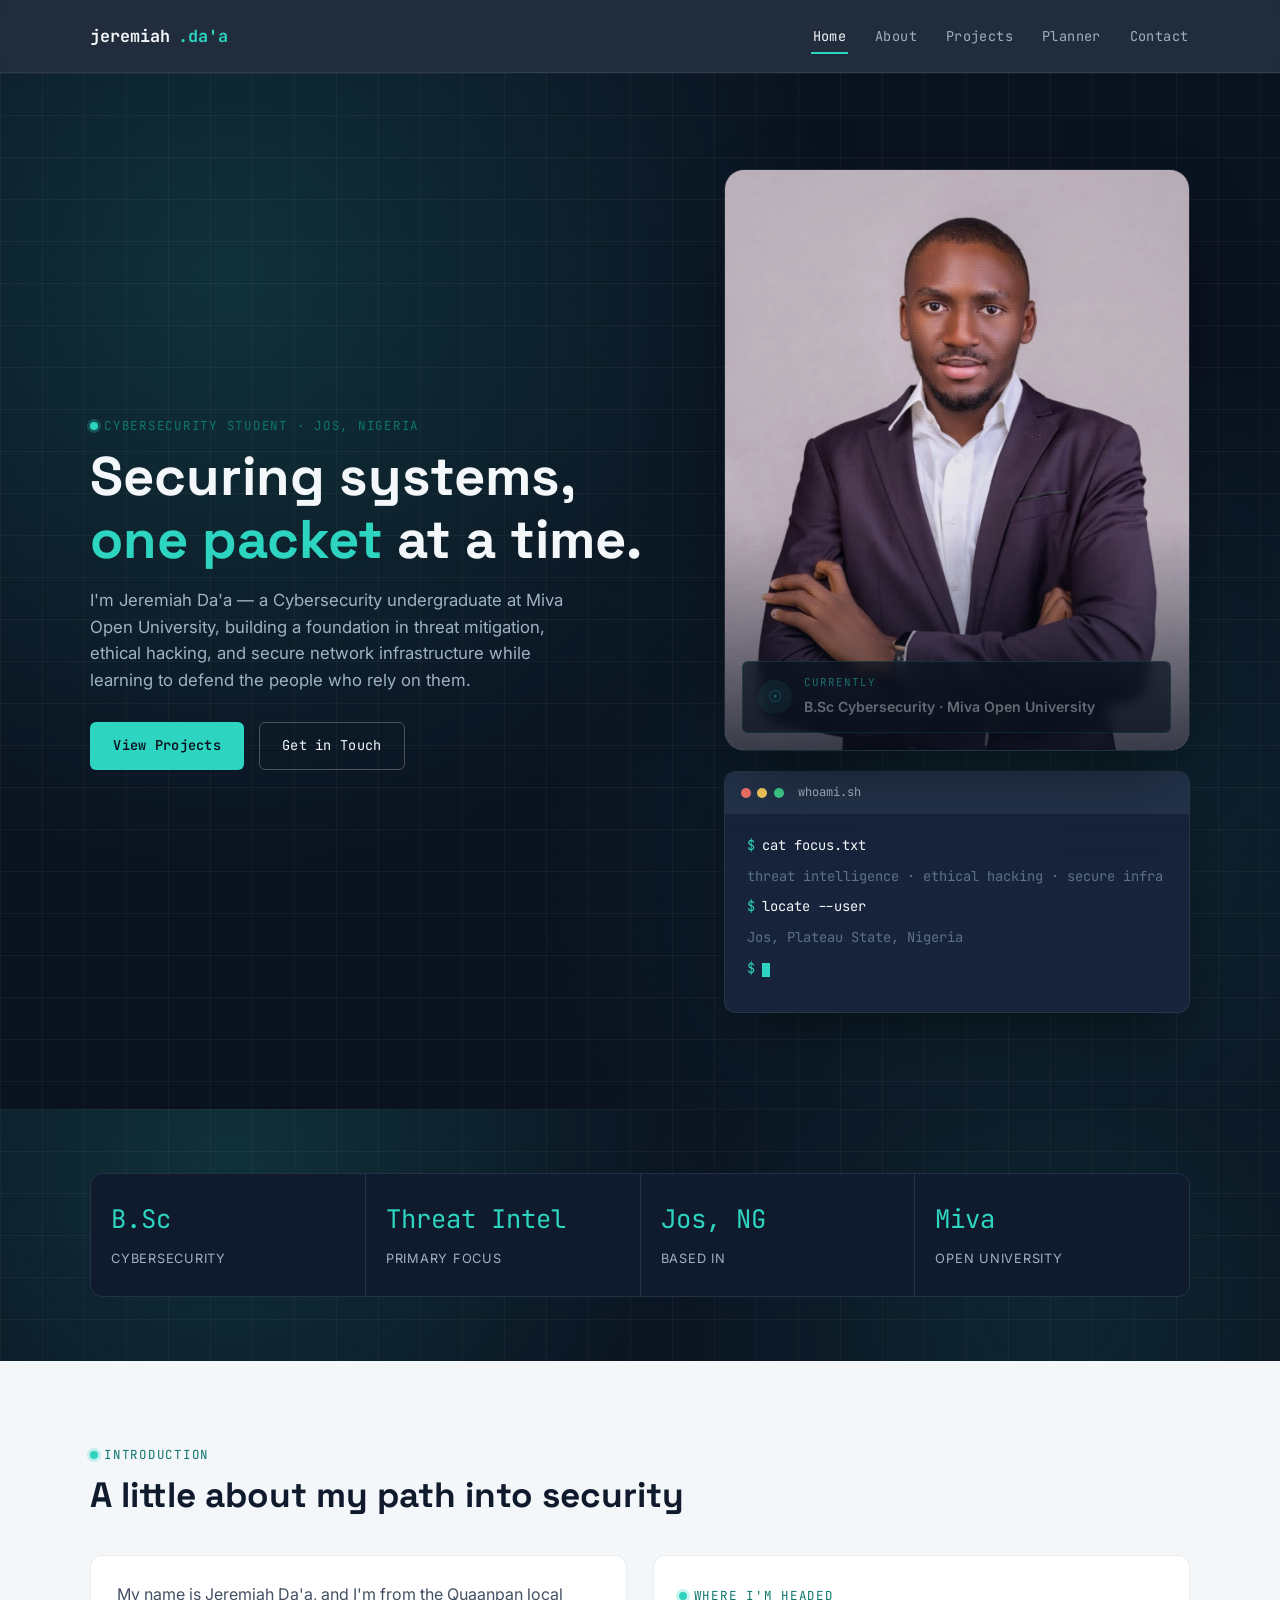
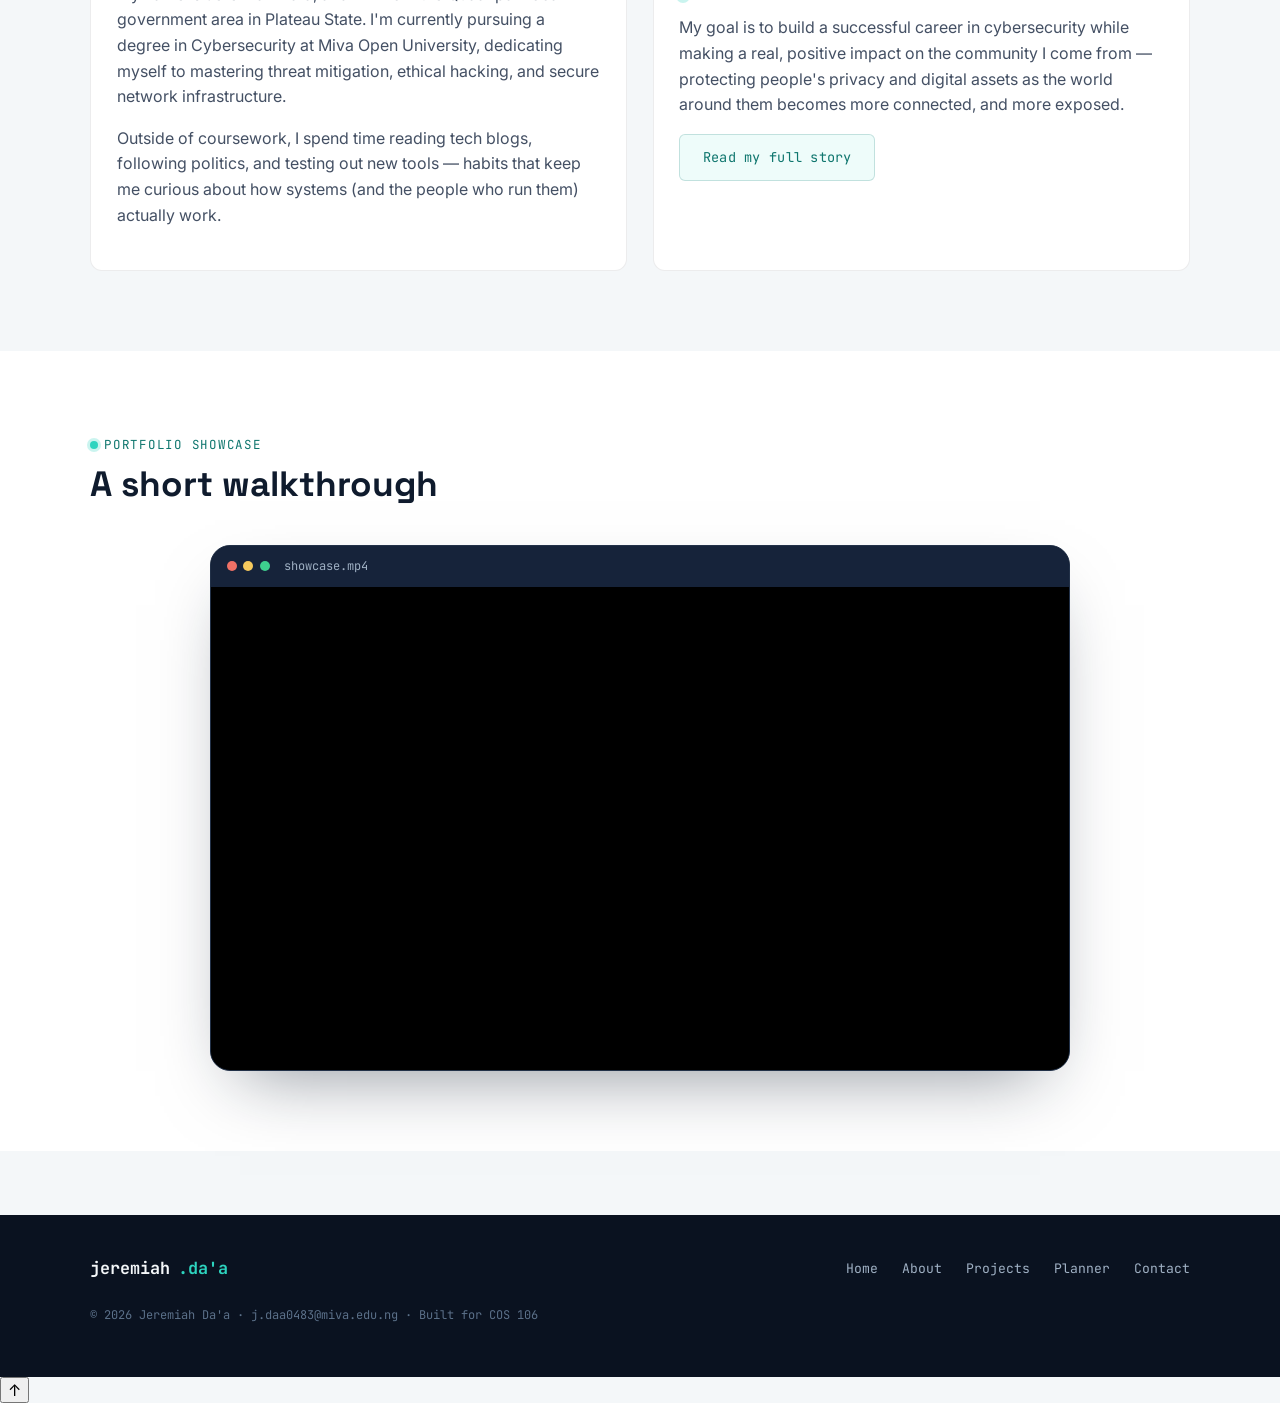
==== commit 1219cb70: "Enhance index.html with SEO and favicon Added meta tags for social sharing and favicon link." ====
--- a/index.html
+++ b/index.html
@@ -9,8 +9,15 @@
   <link rel="preconnect" href="https://fonts.gstatic.com" crossorigin />
   <link href="https://fonts.googleapis.com/css2?family=Space+Grotesk:wght@500;600;700&family=Inter:wght@400;500;600&family=JetBrains+Mono:wght@400;500;700&display=swap" rel="stylesheet" />
   <link rel="stylesheet" href="style.css" />
+  <link rel="icon" type="image/svg+xml" href="favicon.svg" />
+  <meta property="og:type" content="website" />
+  <meta property="og:title" content="Jeremiah Da'a — Cybersecurity Student & Portfolio" />
+  <meta property="og:description" content="Portfolio and academic hub for Jeremiah Da'a, a Cybersecurity student at Miva Open University based in Jos, Plateau State." />
+  <meta property="og:image" content="image.jpg" />
+  <meta name="twitter:card" content="summary_large_image" />
 </head>
 <body>
+  <div class="scroll-progress" id="scrollProgress"></div>
 
   <header class="site-header">
     <div class="container nav">
@@ -79,19 +86,19 @@
     <section class="stats scan-bg">
       <div class="container">
         <div class="stats-grid">
-          <div class="stat-cell">
+          <div class="stat-cell reveal">
             <span class="num">B.Sc</span>
             <span class="label">Cybersecurity</span>
           </div>
-          <div class="stat-cell">
+          <div class="stat-cell reveal">
             <span class="num">Threat Intel</span>
             <span class="label">Primary Focus</span>
           </div>
-          <div class="stat-cell">
+          <div class="stat-cell reveal">
             <span class="num">Jos, NG</span>
             <span class="label">Based In</span>
           </div>
-          <div class="stat-cell">
+          <div class="stat-cell reveal">
             <span class="num">Miva</span>
             <span class="label">Open University</span>
           </div>
@@ -107,7 +114,7 @@
           <h2>A little about my path into security</h2>
         </div>
         <div class="grid-2">
-          <div class="card">
+          <div class="card reveal">
             <p>
               My name is Jeremiah Da'a, and I'm from the Quaanpan local government
               area in Plateau State. I'm currently pursuing a degree in Cybersecurity
@@ -120,7 +127,7 @@
               about how systems (and the people who run them) actually work.
             </p>
           </div>
-          <div class="card">
+          <div class="card reveal">
             <p class="eyebrow" style="margin-bottom:0.6rem;">Where I'm headed</p>
             <p>
               My goal is to build a successful career in cybersecurity while making
@@ -141,7 +148,7 @@
           <p class="eyebrow">Portfolio Showcase</p>
           <h2>A short walkthrough</h2>
         </div>
-        <div class="media-card">
+        <div class="media-card reveal">
           <div class="terminal-bar">
             <span class="dot dot-r"></span><span class="dot dot-y"></span><span class="dot dot-g"></span>
             <span class="terminal-title">showcase.mp4</span>
@@ -176,6 +183,8 @@
     </div>
   </footer>
 
+  <button class="back-to-top" id="backToTop" aria-label="Back to top" type="button">&uarr;</button>
+
   <script src="app.js"></script>
 </body>
 </html>
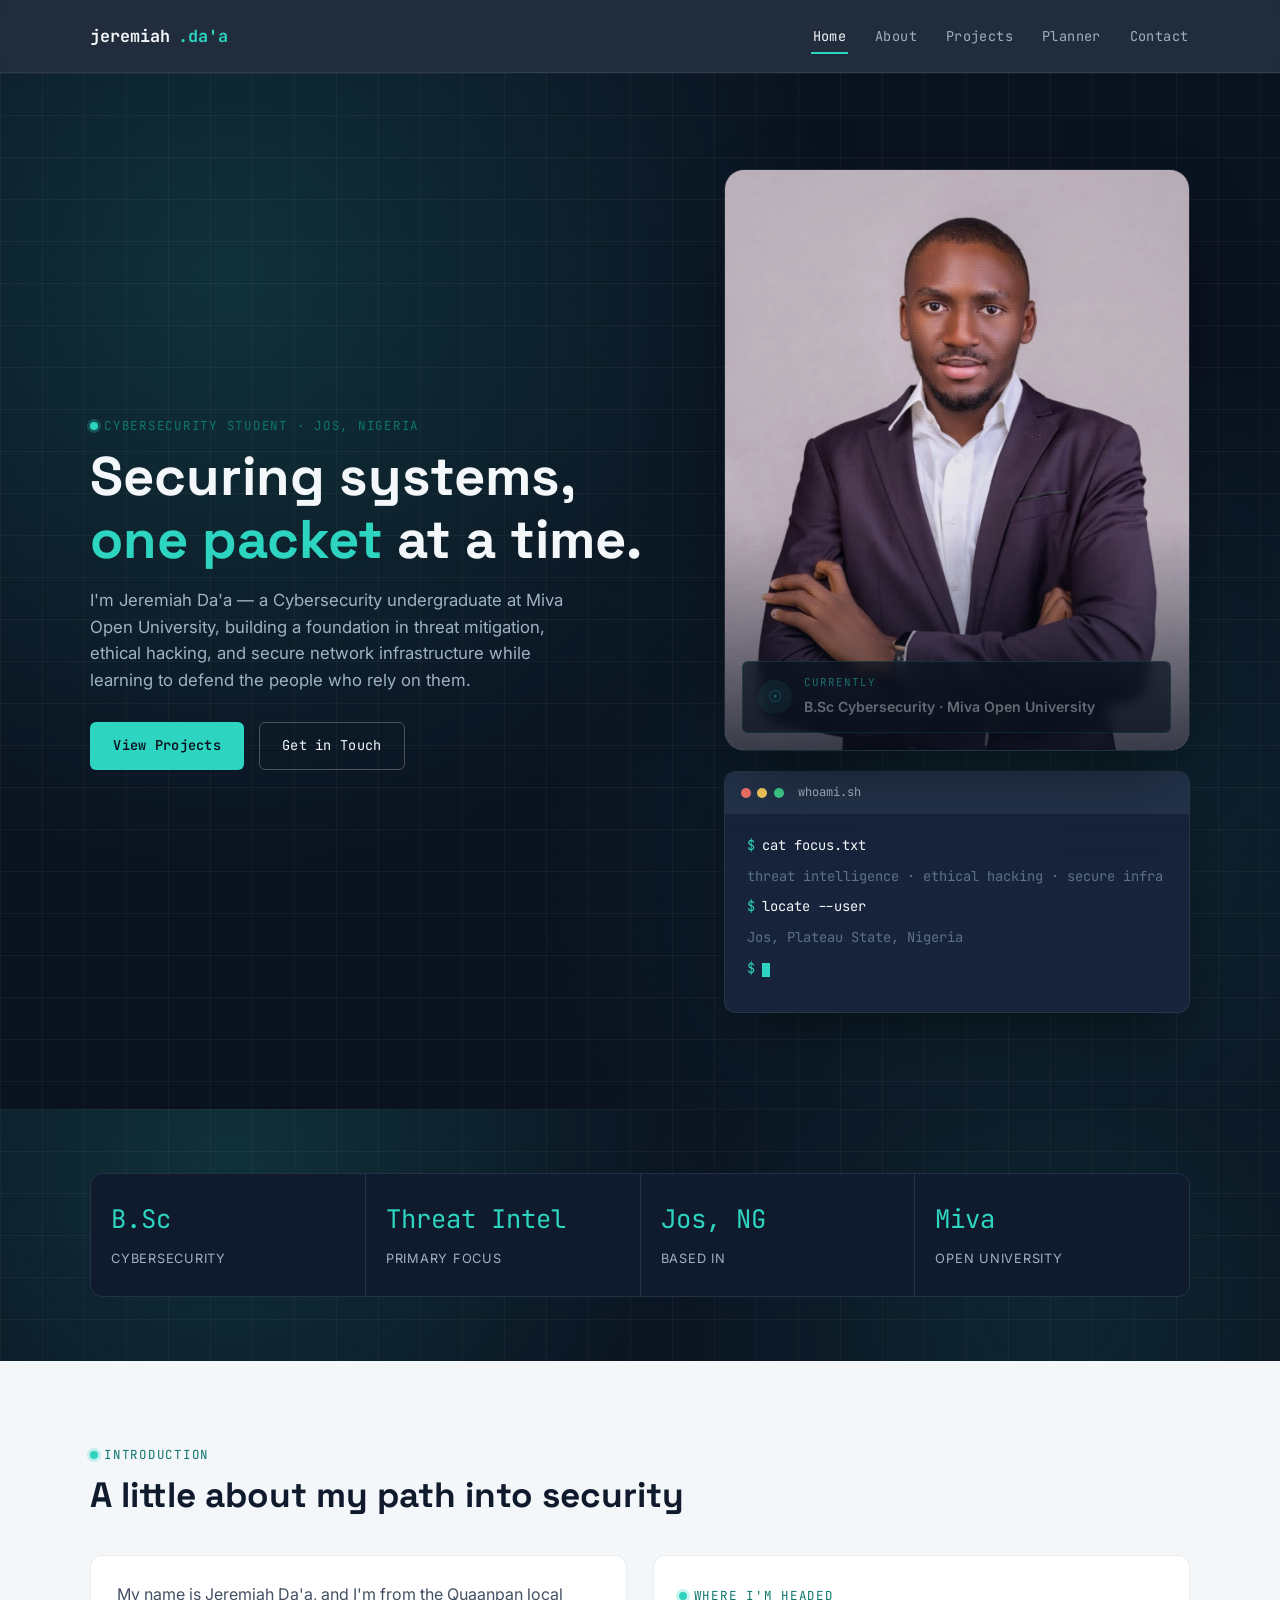
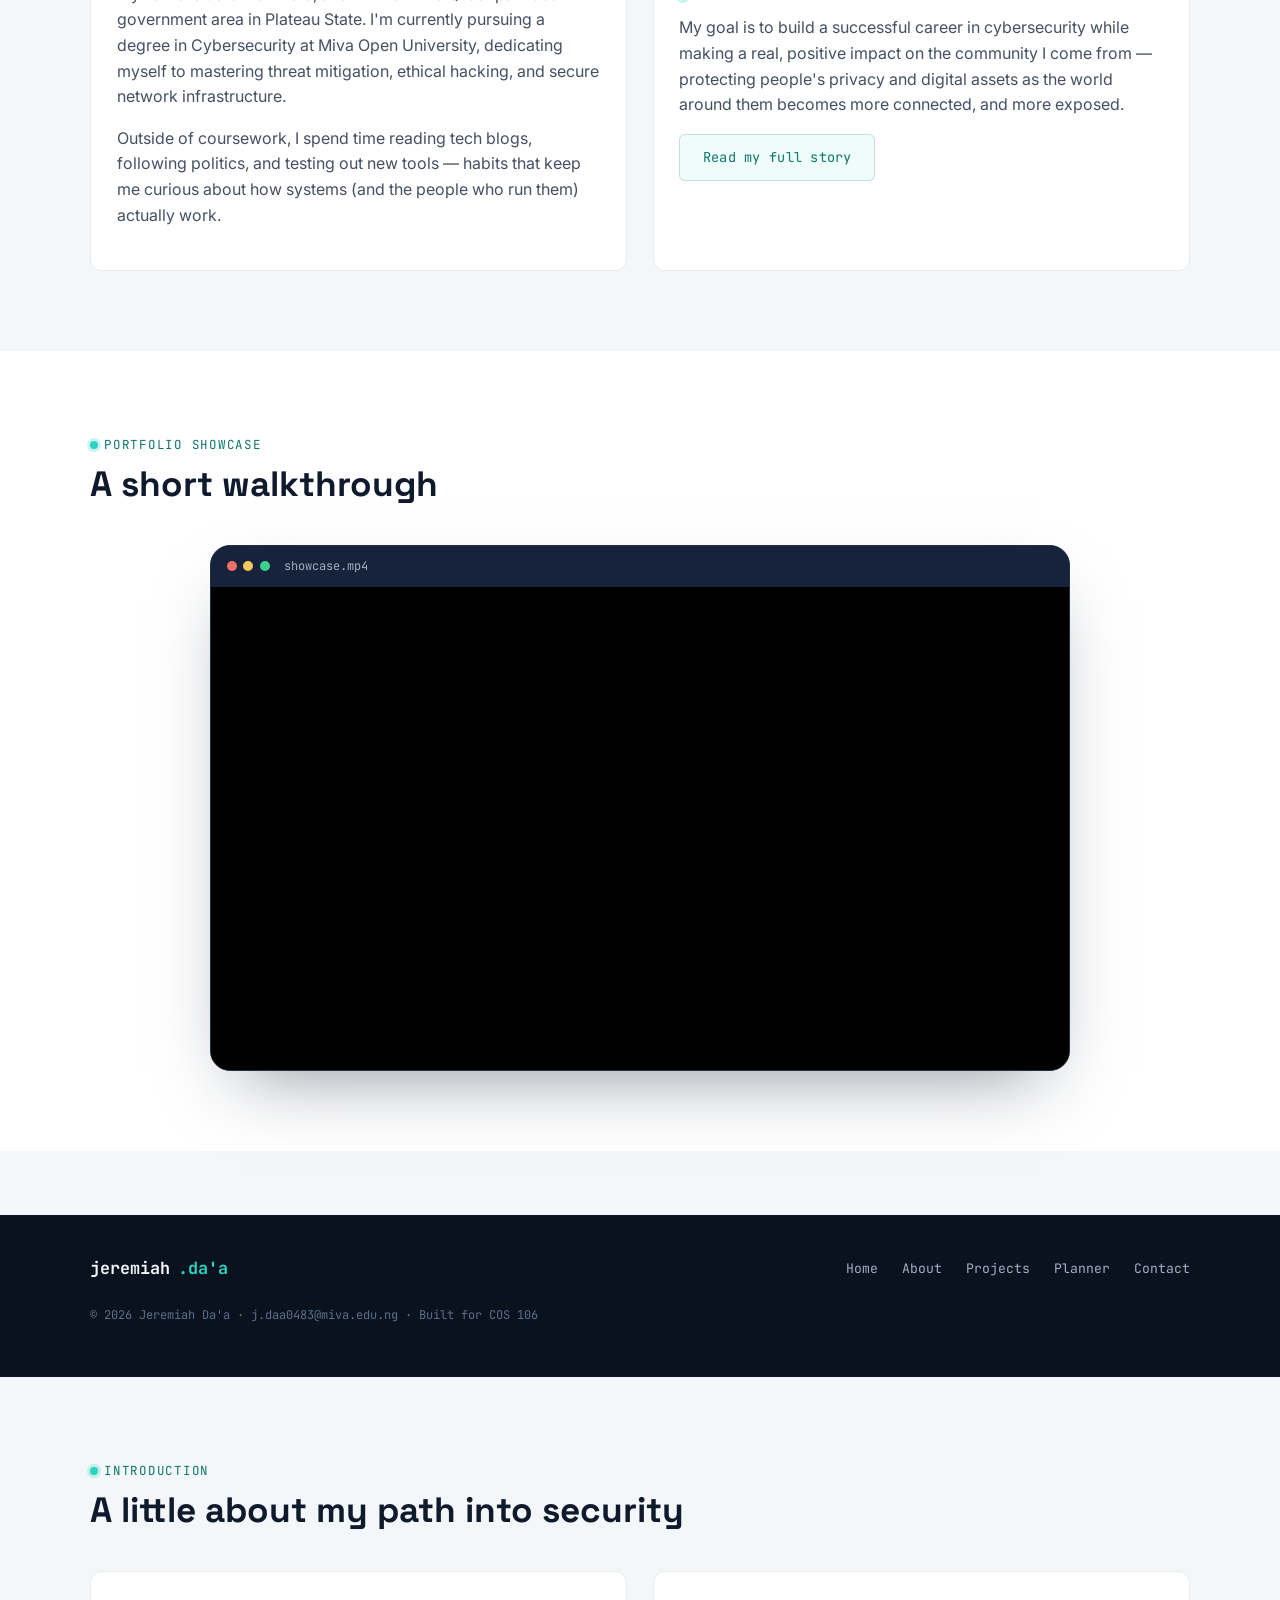
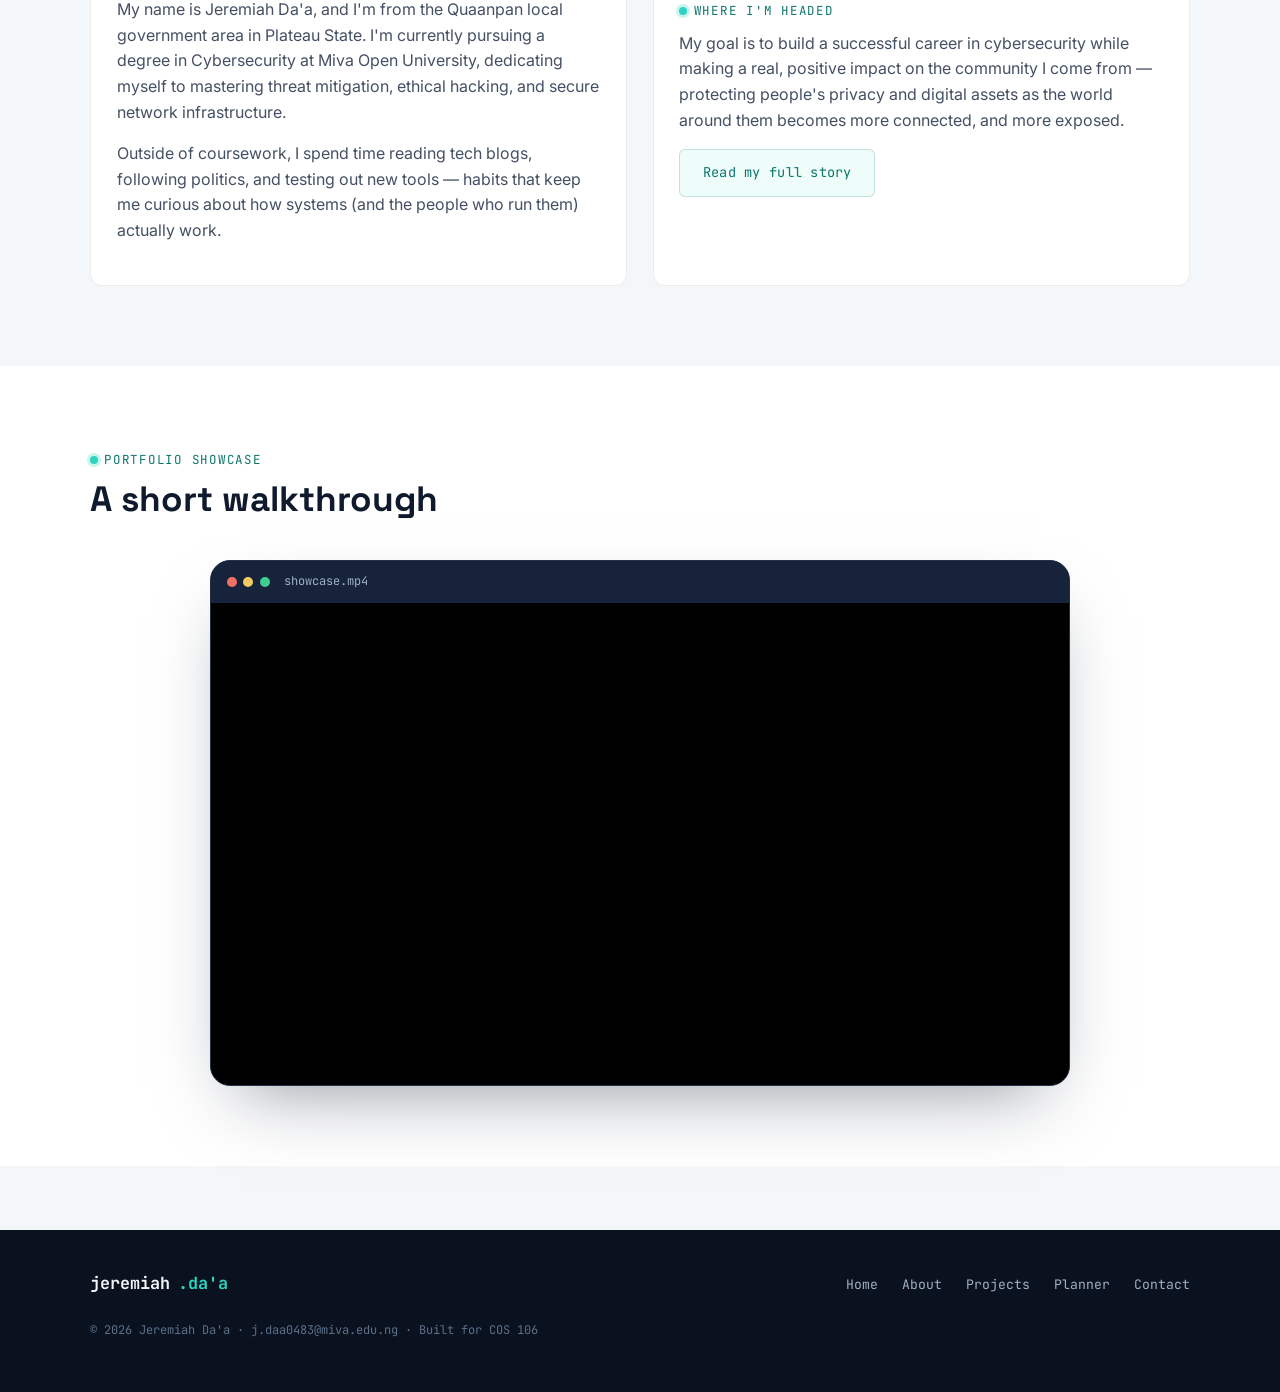
==== commit 048a2c14: "Add introduction and video showcase sections" ====
--- a/index.html
+++ b/index.html
@@ -188,3 +188,90 @@
   <script src="app.js"></script>
 </body>
 </html>
+          </div>
+        </div>
+      </div>
+    </section>
+
+    <!-- ================= INTRODUCTION ================= -->
+    <section class="section">
+      <div class="container">
+        <div class="section-head">
+          <p class="eyebrow">Introduction</p>
+          <h2>A little about my path into security</h2>
+        </div>
+        <div class="grid-2">
+          <div class="card reveal">
+            <p>
+              My name is Jeremiah Da'a, and I'm from the Quaanpan local government
+              area in Plateau State. I'm currently pursuing a degree in Cybersecurity
+              at Miva Open University, dedicating myself to mastering threat mitigation,
+              ethical hacking, and secure network infrastructure.
+            </p>
+            <p>
+              Outside of coursework, I spend time reading tech blogs, following
+              politics, and testing out new tools — habits that keep me curious
+              about how systems (and the people who run them) actually work.
+            </p>
+          </div>
+          <div class="card reveal">
+            <p class="eyebrow" style="margin-bottom:0.6rem;">Where I'm headed</p>
+            <p>
+              My goal is to build a successful career in cybersecurity while making
+              a real, positive impact on the community I come from — protecting
+              people's privacy and digital assets as the world around them becomes
+              more connected, and more exposed.
+            </p>
+            <a href="about.html" class="btn btn-ghost">Read my full story</a>
+          </div>
+        </div>
+      </div>
+    </section>
+
+    <!-- ================= VIDEO SHOWCASE ================= -->
+    <section class="section section-alt">
+      <div class="container">
+        <div class="section-head">
+          <p class="eyebrow">Portfolio Showcase</p>
+          <h2>A short walkthrough</h2>
+        </div>
+        <div class="media-card reveal">
+          <div class="terminal-bar">
+            <span class="dot dot-r"></span><span class="dot dot-y"></span><span class="dot dot-g"></span>
+            <span class="terminal-title">showcase.mp4</span>
+          </div>
+          <div class="video-wrap">
+            <iframe
+              src="https://www.youtube.com/embed/MuhZuNS15s0"
+              title="Jeremiah Da'a portfolio showcase video"
+              allow="accelerometer; autoplay; clipboard-write; encrypted-media; gyroscope; picture-in-picture"
+              allowfullscreen
+              loading="lazy">
+            </iframe>
+          </div>
+        </div>
+      </div>
+    </section>
+  </main>
+
+  <footer class="site-footer">
+    <div class="container">
+      <div class="footer-grid">
+        <span class="brand">jeremiah<span>.da'a</span></span>
+        <ul class="footer-links">
+          <li><a href="index.html">Home</a></li>
+          <li><a href="about.html">About</a></li>
+          <li><a href="projects.html">Projects</a></li>
+          <li><a href="planner.html">Planner</a></li>
+          <li><a href="contact.html">Contact</a></li>
+        </ul>
+      </div>
+      <p class="footer-fine">© 2026 Jeremiah Da'a · j.daa0483@miva.edu.ng · Built for COS 106</p>
+    </div>
+  </footer>
+
+  <button class="back-to-top" id="backToTop" aria-label="Back to top" type="button">&uarr;</button>
+
+  <script src="app.js"></script>
+</body>
+</html>
--- a/style.css
+++ b/style.css
@@ -73,6 +73,68 @@
   }
 }
 
+/* =========================================================================
+   Scroll-reveal (IntersectionObserver driven, see app.js)
+   ========================================================================= */
+.reveal {
+  opacity: 0;
+  transform: translateY(22px);
+  transition: opacity 0.6s var(--ease), transform 0.6s var(--ease);
+}
+.reveal.is-visible {
+  opacity: 1;
+  transform: translateY(0);
+}
+/* stagger children of a grid automatically */
+.grid-3 .reveal:nth-child(2), .grid-2 .reveal:nth-child(2) { transition-delay: 0.08s; }
+.grid-3 .reveal:nth-child(3) { transition-delay: 0.16s; }
+
+/* =========================================================================
+   Scroll progress bar
+   ========================================================================= */
+.scroll-progress {
+  position: fixed;
+  top: 0; left: 0;
+  height: 3px;
+  width: 0%;
+  background: linear-gradient(90deg, var(--teal-dim), var(--teal));
+  z-index: 200;
+  transition: width 0.1s linear;
+}
+
+/* =========================================================================
+   Back to top
+   ========================================================================= */
+.back-to-top {
+  position: fixed;
+  right: 1.25rem;
+  bottom: 1.25rem;
+  width: 46px;
+  height: 46px;
+  border-radius: 50%;
+  background: var(--slate-900);
+  color: var(--teal);
+  border: 1px solid rgba(45,212,191,0.35);
+  display: flex;
+  align-items: center;
+  justify-content: center;
+  cursor: pointer;
+  font-family: var(--font-mono);
+  font-size: 1.1rem;
+  box-shadow: 0 12px 30px -10px rgba(0,0,0,0.5);
+  opacity: 0;
+  transform: translateY(12px);
+  pointer-events: none;
+  transition: opacity 0.25s var(--ease), transform 0.25s var(--ease), background 0.2s var(--ease);
+  z-index: 150;
+}
+.back-to-top.is-visible {
+  opacity: 1;
+  transform: translateY(0);
+  pointer-events: auto;
+}
+.back-to-top:hover { background: var(--slate-800); }
+
 .container {
   width: 100%;
   max-width: var(--maxw);
@@ -112,6 +174,11 @@
     linear-gradient(rgba(255,255,255,0.035) 1px, transparent 1px),
     linear-gradient(90deg, rgba(255,255,255,0.035) 1px, transparent 1px);
   background-size: auto, auto, 42px 42px, 42px 42px;
+  animation: drift 22s ease-in-out infinite alternate;
+}
+@keyframes drift {
+  0%   { background-position: 0% 0%, 100% 100%, 0 0, 0 0; }
+  100% { background-position: 4% 6%, 94% 92%, 12px 10px, 12px 10px; }
 }
 .scan-bg::after {
   content: "";
@@ -439,7 +506,9 @@
   background: var(--slate-900);
   padding: 1.6rem 1.25rem;
   color: var(--off-white);
-}
+  transition: background 0.25s var(--ease);
+}
+.stat-cell:hover { background: var(--slate-800); }
 .stat-cell .num {
   font-family: var(--font-mono);
   font-size: 1.6rem;
@@ -496,9 +565,13 @@
   border: 1px solid rgba(16, 24, 35, 0.08);
   border-radius: var(--radius-md);
   padding: 1.6rem;
-  transition: transform 0.2s var(--ease), box-shadow 0.2s var(--ease);
-}
-.card:hover { transform: translateY(-3px); box-shadow: 0 16px 40px -18px rgba(16,24,35,0.22); }
+  transition: transform 0.25s var(--ease), box-shadow 0.25s var(--ease), border-color 0.25s var(--ease);
+}
+.card:hover {
+  transform: translateY(-4px);
+  box-shadow: 0 20px 45px -20px rgba(15,118,110,0.35);
+  border-color: rgba(45,212,191,0.35);
+}
 
 .grid-3 {
   display: grid;
@@ -614,7 +687,8 @@
    ========================================================================= */
 .project-card { display: flex; flex-direction: column; padding: 0; overflow: hidden; }
 .project-thumb { aspect-ratio: 16/10; overflow: hidden; background: var(--slate-900); }
-.project-thumb img { width: 100%; height: 100%; object-fit: cover; opacity: 0.92; }
+.project-thumb img { width: 100%; height: 100%; object-fit: cover; opacity: 0.92; transition: transform 0.5s var(--ease), opacity 0.3s var(--ease); }
+.project-card:hover .project-thumb img { transform: scale(1.06); opacity: 1; }
 .project-body { padding: 1.5rem; display: flex; flex-direction: column; gap: 0.85rem; flex: 1; }
 .project-tag { font-family: var(--font-mono); font-size: 0.72rem; color: var(--teal-dim); text-transform: uppercase; letter-spacing: 0.05em; }
 .project-feats li { position: relative; padding-left: 1.3rem; font-size: 0.92rem; color: var(--ink-soft); margin-bottom: 0.4rem; }
@@ -723,6 +797,68 @@
   clip: rect(0,0,0,0); white-space: nowrap; border: 0; padding: 0; margin: -1px;
 }
 .mt-lg { margin-top: 2.5rem; }
+
+/* =========================================================================
+   Back to top
+   ========================================================================= */
+.back-to-top {
+  position: fixed;
+  right: 1.25rem;
+  bottom: 1.25rem;
+  width: 46px;
+  height: 46px;
+  border-radius: 50%;
+  background: var(--slate-900);
+  color: var(--teal);
+  border: 1px solid rgba(45,212,191,0.35);
+  display: flex;
+  align-items: center;
+  justify-content: center;
+  cursor: pointer;
+  font-family: var(--font-mono);
+  font-size: 1.1rem;
+  box-shadow: 0 12px 30px -10px rgba(0,0,0,0.5);
+  opacity: 0;
+  transform: translateY(12px);
+  pointer-events: none;
+  transition: opacity 0.25s var(--ease), transform 0.25s var(--ease), background 0.2s var(--ease);
+  z-index: 150;
+}
+.back-to-top.is-visible {
+  opacity: 1;
+  transform: translateY(0);
+  pointer-events: auto;
+}
+.back-to-top:hover { background: var(--slate-800); }
+
+.container {
+  width: 100%;
+  max-width: var(--maxw);
+  margin-inline: auto;
+  padding-inline: clamp(1.25rem, 4vw, 2.5rem);
+}
+
+.eyebrow {
+  font-family: var(--font-mono);
+  font-size: 0.78rem;
+  letter-spacing: 0.14em;
+  text-transform: uppercase;
+  color: var(--teal-dim);
+  display: inline-flex;
+  align-items: center;
+  gap: 0.5em;
+  margin-bottom: 0.75em;
+}
+.eyebrow::before {
+  content: "";
+  width: 8px;
+  height: 8px;
+  border-radius: 50%;
+  background: var(--teal);
+  box-shadow: 0 0 0 3px rgba(45, 212, 191, 0.25);
+}
+
+/* =========================================================================
    Background scan / node texture — signature motif, used sparingly
    ========================================================================= */
 .scan-bg {
@@ -734,6 +870,11 @@
     linear-gradient(rgba(255,255,255,0.035) 1px, transparent 1px),
     linear-gradient(90deg, rgba(255,255,255,0.035) 1px, transparent 1px);
   background-size: auto, auto, 42px 42px, 42px 42px;
+  animation: drift 22s ease-in-out infinite alternate;
+}
+@keyframes drift {
+  0%   { background-position: 0% 0%, 100% 100%, 0 0, 0 0; }
+  100% { background-position: 4% 6%, 94% 92%, 12px 10px, 12px 10px; }
 }
 .scan-bg::after {
   content: "";
@@ -924,6 +1065,68 @@
   margin-top: 1.75rem;
 }
 
+/* large hero portrait with overlay badge */
+.hero-photo-card {
+  position: relative;
+  border-radius: var(--radius-lg);
+  overflow: hidden;
+  box-shadow: 0 30px 70px -25px rgba(0,0,0,0.65);
+  border: 1px solid rgba(255,255,255,0.08);
+}
+.hero-photo-card img {
+  width: 100%;
+  aspect-ratio: 4 / 5;
+  object-fit: cover;
+  display: block;
+}
+.hero-photo-card::after {
+  content: "";
+  position: absolute;
+  inset: 0;
+  background: linear-gradient(to top, rgba(10,18,32,0.75) 0%, rgba(10,18,32,0.05) 40%);
+  pointer-events: none;
+}
+.photo-badge {
+  position: absolute;
+  left: 1.1rem;
+  bottom: 1.1rem;
+  right: 1.1rem;
+  display: flex;
+  align-items: center;
+  gap: 0.75rem;
+  background: rgba(10, 18, 32, 0.72);
+  backdrop-filter: blur(6px);
+  border: 1px solid rgba(45, 212, 191, 0.3);
+  border-radius: var(--radius-sm);
+  padding: 0.75rem 0.9rem;
+}
+.photo-badge-icon {
+  width: 34px;
+  height: 34px;
+  border-radius: 50%;
+  background: rgba(45, 212, 191, 0.16);
+  color: var(--teal);
+  display: flex;
+  align-items: center;
+  justify-content: center;
+  flex-shrink: 0;
+  font-size: 1rem;
+}
+.photo-badge-text .eyebrow-tiny {
+  font-family: var(--font-mono);
+  font-size: 0.68rem;
+  letter-spacing: 0.1em;
+  text-transform: uppercase;
+  color: var(--teal);
+  display: block;
+  margin-bottom: 0.15rem;
+}
+.photo-badge-text strong {
+  color: var(--off-white);
+  font-size: 0.88rem;
+  font-weight: 600;
+}
+
 /* terminal card */
 .terminal {
   background: var(--slate-800);
@@ -999,7 +1202,9 @@
   background: var(--slate-900);
   padding: 1.6rem 1.25rem;
   color: var(--off-white);
-}
+  transition: background 0.25s var(--ease);
+}
+.stat-cell:hover { background: var(--slate-800); }
 .stat-cell .num {
   font-family: var(--font-mono);
   font-size: 1.6rem;
@@ -1056,9 +1261,13 @@
   border: 1px solid rgba(16, 24, 35, 0.08);
   border-radius: var(--radius-md);
   padding: 1.6rem;
-  transition: transform 0.2s var(--ease), box-shadow 0.2s var(--ease);
-}
-.card:hover { transform: translateY(-3px); box-shadow: 0 16px 40px -18px rgba(16,24,35,0.22); }
+  transition: transform 0.25s var(--ease), box-shadow 0.25s var(--ease), border-color 0.25s var(--ease);
+}
+.card:hover {
+  transform: translateY(-4px);
+  box-shadow: 0 20px 45px -20px rgba(15,118,110,0.35);
+  border-color: rgba(45,212,191,0.35);
+}
 
 .grid-3 {
   display: grid;
@@ -1174,7 +1383,8 @@
    ========================================================================= */
 .project-card { display: flex; flex-direction: column; padding: 0; overflow: hidden; }
 .project-thumb { aspect-ratio: 16/10; overflow: hidden; background: var(--slate-900); }
-.project-thumb img { width: 100%; height: 100%; object-fit: cover; opacity: 0.92; }
+.project-thumb img { width: 100%; height: 100%; object-fit: cover; opacity: 0.92; transition: transform 0.5s var(--ease), opacity 0.3s var(--ease); }
+.project-card:hover .project-thumb img { transform: scale(1.06); opacity: 1; }
 .project-body { padding: 1.5rem; display: flex; flex-direction: column; gap: 0.85rem; flex: 1; }
 .project-tag { font-family: var(--font-mono); font-size: 0.72rem; color: var(--teal-dim); text-transform: uppercase; letter-spacing: 0.05em; }
 .project-feats li { position: relative; padding-left: 1.3rem; font-size: 0.92rem; color: var(--ink-soft); margin-bottom: 0.4rem; }
@@ -1484,6 +1694,68 @@
   margin-top: 1.75rem;
 }
 
+/* large hero portrait with overlay badge */
+.hero-photo-card {
+  position: relative;
+  border-radius: var(--radius-lg);
+  overflow: hidden;
+  box-shadow: 0 30px 70px -25px rgba(0,0,0,0.65);
+  border: 1px solid rgba(255,255,255,0.08);
+}
+.hero-photo-card img {
+  width: 100%;
+  aspect-ratio: 4 / 5;
+  object-fit: cover;
+  display: block;
+}
+.hero-photo-card::after {
+  content: "";
+  position: absolute;
+  inset: 0;
+  background: linear-gradient(to top, rgba(10,18,32,0.75) 0%, rgba(10,18,32,0.05) 40%);
+  pointer-events: none;
+}
+.photo-badge {
+  position: absolute;
+  left: 1.1rem;
+  bottom: 1.1rem;
+  right: 1.1rem;
+  display: flex;
+  align-items: center;
+  gap: 0.75rem;
+  background: rgba(10, 18, 32, 0.72);
+  backdrop-filter: blur(6px);
+  border: 1px solid rgba(45, 212, 191, 0.3);
+  border-radius: var(--radius-sm);
+  padding: 0.75rem 0.9rem;
+}
+.photo-badge-icon {
+  width: 34px;
+  height: 34px;
+  border-radius: 50%;
+  background: rgba(45, 212, 191, 0.16);
+  color: var(--teal);
+  display: flex;
+  align-items: center;
+  justify-content: center;
+  flex-shrink: 0;
+  font-size: 1rem;
+}
+.photo-badge-text .eyebrow-tiny {
+  font-family: var(--font-mono);
+  font-size: 0.68rem;
+  letter-spacing: 0.1em;
+  text-transform: uppercase;
+  color: var(--teal);
+  display: block;
+  margin-bottom: 0.15rem;
+}
+.photo-badge-text strong {
+  color: var(--off-white);
+  font-size: 0.88rem;
+  font-weight: 600;
+}
+
 /* terminal card */
 .terminal {
   background: var(--slate-800);
@@ -1529,12 +1801,13 @@
 
 /* profile avatar shown in terminal */
 .avatar-frame {
-  width: 46px;
-  height: 46px;
+  width: 88px;
+  height: 88px;
   border-radius: 50%;
   overflow: hidden;
-  border: 2px solid var(--teal);
+  border: 3px solid var(--teal);
   flex-shrink: 0;
+  box-shadow: 0 0 0 4px rgba(45, 212, 191, 0.15);
 }
 .avatar-frame img { width: 100%; height: 100%; object-fit: cover; }
 
@@ -1842,4 +2115,1123 @@
   clip: rect(0,0,0,0); white-space: nowrap; border: 0; padding: 0; margin: -1px;
 }
 .mt-lg { margin-top: 2.5rem; }
-
+   Background scan / node texture — signature motif, used sparingly
+   ========================================================================= */
+.scan-bg {
+  position: relative;
+  background-color: var(--slate-950);
+  background-image:
+    radial-gradient(circle at 18% 20%, rgba(45, 212, 191, 0.16), transparent 45%),
+    radial-gradient(circle at 82% 75%, rgba(45, 212, 191, 0.10), transparent 40%),
+    linear-gradient(rgba(255,255,255,0.035) 1px, transparent 1px),
+    linear-gradient(90deg, rgba(255,255,255,0.035) 1px, transparent 1px);
+  background-size: auto, auto, 42px 42px, 42px 42px;
+}
+.scan-bg::after {
+  content: "";
+  position: absolute;
+  inset: 0;
+  pointer-events: none;
+  background: repeating-linear-gradient(
+    to bottom,
+    rgba(255, 255, 255, 0.025) 0px,
+    rgba(255, 255, 255, 0.025) 1px,
+    transparent 1px,
+    transparent 3px
+  );
+  mix-blend-mode: overlay;
+}
+
+/* =========================================================================
+   Header / Nav
+   ========================================================================= */
+.site-header {
+  position: sticky;
+  top: 0;
+  z-index: 100;
+  background: rgba(15, 27, 45, 0.92);
+  backdrop-filter: blur(10px);
+  border-bottom: 1px solid rgba(255, 255, 255, 0.08);
+}
+.nav {
+  display: flex;
+  align-items: center;
+  justify-content: space-between;
+  height: var(--header-h);
+}
+.brand {
+  display: flex;
+  align-items: baseline;
+  gap: 0.5rem;
+  font-family: var(--font-mono);
+  font-weight: 700;
+  font-size: 1.05rem;
+  color: var(--off-white);
+}
+.brand span { color: var(--teal); }
+
+.nav-links {
+  display: flex;
+  gap: clamp(1rem, 2vw, 2.25rem);
+}
+.nav-links a {
+  font-family: var(--font-mono);
+  font-size: 0.85rem;
+  letter-spacing: 0.03em;
+  color: var(--slate-300);
+  padding: 0.4rem 0.1rem;
+  position: relative;
+  transition: color 0.2s var(--ease);
+}
+.nav-links a::after {
+  content: "";
+  position: absolute;
+  left: 0; right: 0; bottom: -2px;
+  height: 2px;
+  background: var(--teal);
+  transform: scaleX(0);
+  transform-origin: left;
+  transition: transform 0.25s var(--ease);
+}
+.nav-links a:hover,
+.nav-links a[aria-current="page"] { color: var(--off-white); }
+.nav-links a:hover::after,
+.nav-links a[aria-current="page"]::after { transform: scaleX(1); }
+
+.nav-toggle {
+  display: none;
+  flex-direction: column;
+  gap: 5px;
+  background: none;
+  border: none;
+  cursor: pointer;
+  padding: 0.5rem;
+}
+.nav-toggle span {
+  width: 22px;
+  height: 2px;
+  background: var(--off-white);
+  transition: transform 0.25s var(--ease), opacity 0.25s var(--ease);
+}
+.nav-toggle[aria-expanded="true"] span:nth-child(1) { transform: translateY(7px) rotate(45deg); }
+.nav-toggle[aria-expanded="true"] span:nth-child(2) { opacity: 0; }
+.nav-toggle[aria-expanded="true"] span:nth-child(3) { transform: translateY(-7px) rotate(-45deg); }
+
+@media (max-width: 760px) {
+  .nav-toggle { display: flex; }
+  .nav-links {
+    position: absolute;
+    top: var(--header-h);
+    left: 0; right: 0;
+    background: var(--slate-900);
+    flex-direction: column;
+    padding: 1rem clamp(1.25rem, 4vw, 2.5rem) 1.5rem;
+    gap: 1rem;
+    border-bottom: 1px solid rgba(255,255,255,0.08);
+    transform: translateY(-8px);
+    opacity: 0;
+    pointer-events: none;
+    transition: transform 0.25s var(--ease), opacity 0.25s var(--ease);
+  }
+  .nav-links.is-open {
+    transform: translateY(0);
+    opacity: 1;
+    pointer-events: auto;
+  }
+}
+
+/* =========================================================================
+   Buttons
+   ========================================================================= */
+.btn {
+  display: inline-flex;
+  align-items: center;
+  gap: 0.5rem;
+  font-family: var(--font-mono);
+  font-size: 0.85rem;
+  letter-spacing: 0.02em;
+  padding: 0.75rem 1.4rem;
+  border-radius: var(--radius-sm);
+  border: 1px solid transparent;
+  cursor: pointer;
+  transition: transform 0.18s var(--ease), background 0.18s var(--ease), border-color 0.18s var(--ease), box-shadow 0.18s var(--ease);
+}
+.btn:active { transform: translateY(1px); }
+.btn-primary {
+  background: var(--teal);
+  color: var(--slate-950);
+  font-weight: 600;
+}
+.btn-primary:hover { background: var(--teal-strong); box-shadow: 0 6px 20px rgba(45,212,191,0.28); }
+.btn-outline {
+  background: transparent;
+  border-color: rgba(255,255,255,0.25);
+  color: var(--off-white);
+}
+.btn-outline:hover { border-color: var(--teal); color: var(--teal); }
+.btn-ghost {
+  background: rgba(45, 212, 191, 0.08);
+  color: var(--teal-dim);
+  border-color: rgba(15, 118, 110, 0.2);
+}
+.btn-ghost:hover { background: rgba(45, 212, 191, 0.16); }
+.btn-danger { background: transparent; color: var(--danger); border-color: rgba(239,113,102,0.35); }
+.btn-danger:hover { background: rgba(239,113,102,0.1); }
+.btn:disabled { opacity: 0.5; cursor: not-allowed; }
+
+/* =========================================================================
+   Hero (terminal-card signature element)
+   ========================================================================= */
+.hero {
+  color: var(--off-white);
+  padding-block: clamp(3rem, 8vw, 6rem);
+}
+.hero-grid {
+  display: grid;
+  grid-template-columns: 1.1fr 0.9fr;
+  gap: clamp(2rem, 5vw, 4rem);
+  align-items: center;
+}
+@media (max-width: 860px) {
+  .hero-grid { grid-template-columns: 1fr; }
+}
+.hero h1 {
+  color: var(--off-white);
+  font-size: clamp(2.1rem, 5vw, 3.4rem);
+  margin-bottom: 0.3em;
+}
+.hero h1 em {
+  font-style: normal;
+  color: var(--teal);
+}
+.hero-lede {
+  color: var(--slate-300);
+  font-size: 1.05rem;
+  max-width: 46ch;
+}
+.hero-actions {
+  display: flex;
+  gap: 0.9rem;
+  flex-wrap: wrap;
+  margin-top: 1.75rem;
+}
+
+/* terminal card */
+.terminal {
+  background: var(--slate-800);
+  border: 1px solid rgba(255,255,255,0.08);
+  border-radius: var(--radius-md);
+  overflow: hidden;
+  box-shadow: 0 25px 60px -20px rgba(0,0,0,0.6);
+}
+.terminal-bar {
+  display: flex;
+  align-items: center;
+  gap: 0.4rem;
+  padding: 0.7rem 1rem;
+  background: var(--slate-700);
+  font-family: var(--font-mono);
+  font-size: 0.75rem;
+  color: var(--slate-300);
+}
+.terminal-bar .dot { width: 10px; height: 10px; border-radius: 50%; }
+.dot-r { background: #ef7166; }
+.dot-y { background: #f5c95d; }
+.dot-g { background: #3ecf8e; }
+.terminal-title { margin-left: 0.5rem; }
+.terminal-body {
+  padding: 1.25rem 1.4rem 1.5rem;
+  font-family: var(--font-mono);
+  font-size: 0.86rem;
+  color: var(--slate-300);
+}
+.terminal-body .line { margin-bottom: 0.55rem; }
+.terminal-body .prompt { color: var(--teal); margin-right: 0.5em; }
+.terminal-body .out { color: var(--off-white); }
+.terminal-body .muted { color: var(--slate-500); }
+.cursor {
+  display: inline-block;
+  width: 8px;
+  height: 1em;
+  background: var(--teal);
+  vertical-align: text-bottom;
+  animation: blink 1s steps(1) infinite;
+}
+@keyframes blink { 50% { opacity: 0; } }
+
+/* profile avatar shown in terminal */
+.avatar-frame {
+  width: 88px;
+  height: 88px;
+  border-radius: 50%;
+  overflow: hidden;
+  border: 3px solid var(--teal);
+  flex-shrink: 0;
+  box-shadow: 0 0 0 4px rgba(45, 212, 191, 0.15);
+}
+.avatar-frame img { width: 100%; height: 100%; object-fit: cover; }
+
+/* =========================================================================
+   Stats grid
+   ========================================================================= */
+.stats {
+  padding-block: clamp(2.5rem, 6vw, 4rem);
+}
+.stats-grid {
+  display: grid;
+  grid-template-columns: repeat(4, 1fr);
+  gap: 1px;
+  background: var(--slate-700);
+  border-radius: var(--radius-md);
+  overflow: hidden;
+  border: 1px solid var(--slate-700);
+}
+@media (max-width: 760px) { .stats-grid { grid-template-columns: repeat(2, 1fr); } }
+.stat-cell {
+  background: var(--slate-900);
+  padding: 1.6rem 1.25rem;
+  color: var(--off-white);
+}
+.stat-cell .num {
+  font-family: var(--font-mono);
+  font-size: 1.6rem;
+  color: var(--teal);
+  display: block;
+  margin-bottom: 0.3rem;
+}
+.stat-cell .label {
+  font-size: 0.8rem;
+  color: var(--slate-300);
+  text-transform: uppercase;
+  letter-spacing: 0.06em;
+}
+
+/* =========================================================================
+   Sections (light)
+   ========================================================================= */
+.section {
+  padding-block: clamp(3rem, 7vw, 5rem);
+}
+.section-alt { background: var(--paper); }
+.section-head { max-width: 62ch; margin-bottom: 2.5rem; }
+.section-head h2 { font-size: clamp(1.6rem, 3.4vw, 2.2rem); }
+
+/* video card */
+.media-card {
+  max-width: 860px;
+  margin-inline: auto;
+  border-radius: var(--radius-lg);
+  overflow: hidden;
+  background: var(--slate-900);
+  box-shadow: 0 30px 70px -30px rgba(15, 27, 45, 0.5);
+  border: 1px solid var(--slate-700);
+}
+.media-card .terminal-bar { background: var(--slate-800); }
+.video-wrap {
+  position: relative;
+  aspect-ratio: 16 / 9;
+  background: #000;
+}
+.video-wrap iframe {
+  position: absolute;
+  inset: 0;
+  width: 100%;
+  height: 100%;
+  border: 0;
+}
+
+/* =========================================================================
+   Cards (general)
+   ========================================================================= */
+.card {
+  background: var(--paper);
+  border: 1px solid rgba(16, 24, 35, 0.08);
+  border-radius: var(--radius-md);
+  padding: 1.6rem;
+  transition: transform 0.2s var(--ease), box-shadow 0.2s var(--ease);
+}
+.card:hover { transform: translateY(-3px); box-shadow: 0 16px 40px -18px rgba(16,24,35,0.22); }
+
+.grid-3 {
+  display: grid;
+  grid-template-columns: repeat(3, 1fr);
+  gap: var(--gap);
+}
+@media (max-width: 900px) { .grid-3 { grid-template-columns: repeat(2, 1fr); } }
+@media (max-width: 620px) { .grid-3 { grid-template-columns: 1fr; } }
+
+.grid-2 {
+  display: grid;
+  grid-template-columns: repeat(2, 1fr);
+  gap: var(--gap);
+}
+@media (max-width: 700px) { .grid-2 { grid-template-columns: 1fr; } }
+
+/* =========================================================================
+   Footer
+   ========================================================================= */
+.site-footer {
+  background: var(--slate-950);
+  color: var(--slate-300);
+  padding-block: 2.5rem;
+  margin-top: 4rem;
+}
+.footer-grid {
+  display: flex;
+  flex-wrap: wrap;
+  justify-content: space-between;
+  gap: 1.5rem;
+  align-items: center;
+}
+.footer-links { display: flex; gap: 1.5rem; flex-wrap: wrap; }
+.footer-links a { font-family: var(--font-mono); font-size: 0.82rem; color: var(--slate-300); }
+.footer-links a:hover { color: var(--teal); }
+.footer-fine { font-family: var(--font-mono); font-size: 0.75rem; color: var(--slate-500); margin-top: 1.5rem; }
+
+/* =========================================================================
+   About page — education table, skills, hobbies
+   ========================================================================= */
+.edu-table-wrap { overflow-x: auto; border-radius: var(--radius-md); border: 1px solid rgba(16,24,35,0.08); }
+table.edu-table {
+  width: 100%;
+  border-collapse: collapse;
+  background: var(--paper);
+  min-width: 560px;
+}
+.edu-table caption { text-align: left; font-family: var(--font-mono); font-size: 0.8rem; color: var(--teal-dim); padding: 0.9rem 1.2rem 0; }
+.edu-table th, .edu-table td {
+  text-align: left;
+  padding: 0.9rem 1.2rem;
+  border-bottom: 1px solid rgba(16,24,35,0.08);
+  font-size: 0.95rem;
+}
+.edu-table thead th {
+  font-family: var(--font-mono);
+  font-size: 0.75rem;
+  text-transform: uppercase;
+  letter-spacing: 0.06em;
+  color: var(--ink-soft);
+  background: var(--off-white);
+}
+.edu-table tbody tr:last-child td { border-bottom: none; }
+.status-pill {
+  font-family: var(--font-mono);
+  font-size: 0.72rem;
+  padding: 0.25rem 0.6rem;
+  border-radius: 999px;
+  display: inline-block;
+}
+.status-active { background: rgba(45,212,191,0.14); color: var(--teal-dim); }
+.status-done { background: rgba(62,207,142,0.14); color: #1f8a5f; }
+
+.aspiration {
+  background: var(--slate-900);
+  color: var(--off-white);
+  border-radius: var(--radius-lg);
+  padding: clamp(1.75rem, 4vw, 3rem);
+  position: relative;
+  overflow: hidden;
+}
+.aspiration::before {
+  content: "”";
+  position: absolute;
+  top: -1.2rem;
+  right: 1.5rem;
+  font-family: var(--font-display);
+  font-size: 9rem;
+  color: rgba(45,212,191,0.08);
+  line-height: 1;
+}
+.aspiration p { color: var(--slate-300); font-size: 1.1rem; max-width: 62ch; position: relative; }
+
+.skill-item { margin-bottom: 1.25rem; }
+.skill-item:last-child { margin-bottom: 0; }
+.skill-top { display: flex; justify-content: space-between; font-family: var(--font-mono); font-size: 0.82rem; margin-bottom: 0.4rem; color: var(--ink-soft); }
+.skill-bar { height: 8px; border-radius: 999px; background: rgba(16,24,35,0.08); overflow: hidden; }
+.skill-fill { height: 100%; border-radius: 999px; background: linear-gradient(90deg, var(--teal-dim), var(--teal)); }
+
+.hobby-card { text-align: left; }
+.hobby-icon {
+  width: 44px; height: 44px;
+  border-radius: 10px;
+  background: rgba(45,212,191,0.12);
+  color: var(--teal-dim);
+  display: flex; align-items: center; justify-content: center;
+  margin-bottom: 1rem;
+  font-family: var(--font-mono);
+}
+
+/* =========================================================================
+   Projects page
+   ========================================================================= */
+.project-card { display: flex; flex-direction: column; padding: 0; overflow: hidden; }
+.project-thumb { aspect-ratio: 16/10; overflow: hidden; background: var(--slate-900); }
+.project-thumb img { width: 100%; height: 100%; object-fit: cover; opacity: 0.92; }
+.project-body { padding: 1.5rem; display: flex; flex-direction: column; gap: 0.85rem; flex: 1; }
+.project-tag { font-family: var(--font-mono); font-size: 0.72rem; color: var(--teal-dim); text-transform: uppercase; letter-spacing: 0.05em; }
+.project-feats li { position: relative; padding-left: 1.3rem; font-size: 0.92rem; color: var(--ink-soft); margin-bottom: 0.4rem; }
+.project-feats li::before { content: "▹"; position: absolute; left: 0; color: var(--teal); }
+.project-actions { margin-top: auto; display: flex; gap: 0.75rem; padding-top: 0.5rem; }
+
+/* =========================================================================
+   Planner page
+   ========================================================================= */
+.planner-layout {
+  display: grid;
+  grid-template-columns: 340px 1fr;
+  gap: var(--gap);
+  align-items: start;
+}
+@media (max-width: 860px) { .planner-layout { grid-template-columns: 1fr; } }
+
+.planner-form { display: flex; flex-direction: column; gap: 1rem; }
+.field { display: flex; flex-direction: column; gap: 0.4rem; }
+.field label { font-family: var(--font-mono); font-size: 0.78rem; color: var(--ink-soft); text-transform: uppercase; letter-spacing: 0.04em; }
+.field input, .field select, .field textarea {
+  padding: 0.7rem 0.85rem;
+  border-radius: var(--radius-sm);
+  border: 1px solid rgba(16,24,35,0.15);
+  background: var(--paper);
+  color: var(--ink);
+}
+.field input:focus, .field select:focus, .field textarea:focus { border-color: var(--teal); }
+.field-error { color: var(--danger); font-size: 0.78rem; min-height: 1em; }
+
+.planner-stats { display: grid; grid-template-columns: repeat(3, 1fr); gap: 0.75rem; margin-bottom: 1.5rem; }
+.mini-stat { background: var(--paper); border-radius: var(--radius-sm); border: 1px solid rgba(16,24,35,0.08); padding: 1rem; text-align: center; }
+.mini-stat .num { font-family: var(--font-mono); font-size: 1.4rem; color: var(--teal-dim); display: block; }
+.mini-stat .label { font-size: 0.75rem; color: var(--ink-soft); text-transform: uppercase; letter-spacing: 0.04em; }
+
+.progress-track { height: 10px; border-radius: 999px; background: rgba(16,24,35,0.08); overflow: hidden; margin-bottom: 1.75rem; }
+.progress-fill { height: 100%; background: linear-gradient(90deg, var(--teal-dim), var(--teal)); border-radius: 999px; transition: width 0.35s var(--ease); width: 0%; }
+
+.task-list { display: flex; flex-direction: column; gap: 0.75rem; }
+.task-item {
+  display: flex;
+  align-items: center;
+  gap: 0.9rem;
+  background: var(--paper);
+  border: 1px solid rgba(16,24,35,0.08);
+  border-radius: var(--radius-sm);
+  padding: 0.9rem 1rem;
+}
+.task-item.is-complete { opacity: 0.6; }
+.task-item.is-complete .task-name { text-decoration: line-through; }
+.task-check {
+  width: 22px; height: 22px;
+  border-radius: 50%;
+  border: 2px solid var(--teal);
+  background: none;
+  cursor: pointer;
+  flex-shrink: 0;
+  display: flex; align-items: center; justify-content: center;
+  color: var(--teal);
+  font-size: 0.75rem;
+}
+.task-item.is-complete .task-check { background: var(--teal); color: var(--slate-950); }
+.task-main { flex: 1; min-width: 0; }
+.task-name { font-weight: 600; color: var(--ink); display: block; }
+.task-meta { font-family: var(--font-mono); font-size: 0.75rem; color: var(--ink-soft); }
+.priority-pill { font-family: var(--font-mono); font-size: 0.68rem; padding: 0.15rem 0.5rem; border-radius: 999px; margin-right: 0.5rem; text-transform: uppercase; }
+.priority-high { background: rgba(239,113,102,0.14); color: #c14a3e; }
+.priority-medium { background: rgba(245,201,93,0.18); color: #a17a13; }
+.priority-low { background: rgba(62,207,142,0.14); color: #1f8a5f; }
+.task-delete { background: none; border: none; color: var(--ink-soft); cursor: pointer; padding: 0.4rem; font-size: 1rem; }
+.task-delete:hover { color: var(--danger); }
+.empty-state { text-align: center; padding: 2.5rem 1rem; color: var(--ink-soft); font-family: var(--font-mono); font-size: 0.85rem; border: 1px dashed rgba(16,24,35,0.15); border-radius: var(--radius-sm); }
+
+/* =========================================================================
+   Contact page
+   ========================================================================= */
+.contact-layout { display: grid; grid-template-columns: 1fr 1.2fr; gap: clamp(2rem, 5vw, 3.5rem); align-items: start; }
+@media (max-width: 860px) { .contact-layout { grid-template-columns: 1fr; } }
+.contact-info-item { display: flex; gap: 0.9rem; margin-bottom: 1.4rem; }
+.contact-info-icon {
+  width: 38px; height: 38px; border-radius: 9px;
+  background: var(--slate-900); color: var(--teal);
+  display: flex; align-items: center; justify-content: center;
+  font-family: var(--font-mono); font-size: 0.8rem; flex-shrink: 0;
+}
+.contact-info-item h4 { margin-bottom: 0.15rem; font-size: 0.95rem; }
+.contact-info-item p { margin: 0; font-size: 0.9rem; }
+
+.form-status {
+  display: none;
+  font-family: var(--font-mono);
+  font-size: 0.85rem;
+  padding: 0.85rem 1rem;
+  border-radius: var(--radius-sm);
+  margin-bottom: 1.25rem;
+}
+.form-status.is-visible { display: block; }
+.form-status.is-success { background: rgba(62,207,142,0.12); color: #1f8a5f; }
+.form-status.is-error { background: rgba(239,113,102,0.12); color: #c14a3e; }
+
+/* =========================================================================
+   Utility
+   ========================================================================= */
+.visually-hidden {
+  position: absolute; width: 1px; height: 1px; overflow: hidden;
+  clip: rect(0,0,0,0); white-space: nowrap; border: 0; padding: 0; margin: -1px;
+}
+.mt-lg { margin-top: 2.5rem; }
+   Background scan / node texture — signature motif, used sparingly
+   ========================================================================= */
+.scan-bg {
+  position: relative;
+  background-color: var(--slate-950);
+  background-image:
+    radial-gradient(circle at 18% 20%, rgba(45, 212, 191, 0.16), transparent 45%),
+    radial-gradient(circle at 82% 75%, rgba(45, 212, 191, 0.10), transparent 40%),
+    linear-gradient(rgba(255,255,255,0.035) 1px, transparent 1px),
+    linear-gradient(90deg, rgba(255,255,255,0.035) 1px, transparent 1px);
+  background-size: auto, auto, 42px 42px, 42px 42px;
+}
+.scan-bg::after {
+  content: "";
+  position: absolute;
+  inset: 0;
+  pointer-events: none;
+  background: repeating-linear-gradient(
+    to bottom,
+    rgba(255, 255, 255, 0.025) 0px,
+    rgba(255, 255, 255, 0.025) 1px,
+    transparent 1px,
+    transparent 3px
+  );
+  mix-blend-mode: overlay;
+}
+
+/* =========================================================================
+   Header / Nav
+   ========================================================================= */
+.site-header {
+  position: sticky;
+  top: 0;
+  z-index: 100;
+  background: rgba(15, 27, 45, 0.92);
+  backdrop-filter: blur(10px);
+  border-bottom: 1px solid rgba(255, 255, 255, 0.08);
+}
+.nav {
+  display: flex;
+  align-items: center;
+  justify-content: space-between;
+  height: var(--header-h);
+}
+.brand {
+  display: flex;
+  align-items: baseline;
+  gap: 0.5rem;
+  font-family: var(--font-mono);
+  font-weight: 700;
+  font-size: 1.05rem;
+  color: var(--off-white);
+}
+.brand span { color: var(--teal); }
+
+.nav-links {
+  display: flex;
+  gap: clamp(1rem, 2vw, 2.25rem);
+}
+.nav-links a {
+  font-family: var(--font-mono);
+  font-size: 0.85rem;
+  letter-spacing: 0.03em;
+  color: var(--slate-300);
+  padding: 0.4rem 0.1rem;
+  position: relative;
+  transition: color 0.2s var(--ease);
+}
+.nav-links a::after {
+  content: "";
+  position: absolute;
+  left: 0; right: 0; bottom: -2px;
+  height: 2px;
+  background: var(--teal);
+  transform: scaleX(0);
+  transform-origin: left;
+  transition: transform 0.25s var(--ease);
+}
+.nav-links a:hover,
+.nav-links a[aria-current="page"] { color: var(--off-white); }
+.nav-links a:hover::after,
+.nav-links a[aria-current="page"]::after { transform: scaleX(1); }
+
+.nav-toggle {
+  display: none;
+  flex-direction: column;
+  gap: 5px;
+  background: none;
+  border: none;
+  cursor: pointer;
+  padding: 0.5rem;
+}
+.nav-toggle span {
+  width: 22px;
+  height: 2px;
+  background: var(--off-white);
+  transition: transform 0.25s var(--ease), opacity 0.25s var(--ease);
+}
+.nav-toggle[aria-expanded="true"] span:nth-child(1) { transform: translateY(7px) rotate(45deg); }
+.nav-toggle[aria-expanded="true"] span:nth-child(2) { opacity: 0; }
+.nav-toggle[aria-expanded="true"] span:nth-child(3) { transform: translateY(-7px) rotate(-45deg); }
+
+@media (max-width: 760px) {
+  .nav-toggle { display: flex; }
+  .nav-links {
+    position: absolute;
+    top: var(--header-h);
+    left: 0; right: 0;
+    background: var(--slate-900);
+    flex-direction: column;
+    padding: 1rem clamp(1.25rem, 4vw, 2.5rem) 1.5rem;
+    gap: 1rem;
+    border-bottom: 1px solid rgba(255,255,255,0.08);
+    transform: translateY(-8px);
+    opacity: 0;
+    pointer-events: none;
+    transition: transform 0.25s var(--ease), opacity 0.25s var(--ease);
+  }
+  .nav-links.is-open {
+    transform: translateY(0);
+    opacity: 1;
+    pointer-events: auto;
+  }
+}
+
+/* =========================================================================
+   Buttons
+   ========================================================================= */
+.btn {
+  display: inline-flex;
+  align-items: center;
+  gap: 0.5rem;
+  font-family: var(--font-mono);
+  font-size: 0.85rem;
+  letter-spacing: 0.02em;
+  padding: 0.75rem 1.4rem;
+  border-radius: var(--radius-sm);
+  border: 1px solid transparent;
+  cursor: pointer;
+  transition: transform 0.18s var(--ease), background 0.18s var(--ease), border-color 0.18s var(--ease), box-shadow 0.18s var(--ease);
+}
+.btn:active { transform: translateY(1px); }
+.btn-primary {
+  background: var(--teal);
+  color: var(--slate-950);
+  font-weight: 600;
+}
+.btn-primary:hover { background: var(--teal-strong); box-shadow: 0 6px 20px rgba(45,212,191,0.28); }
+.btn-outline {
+  background: transparent;
+  border-color: rgba(255,255,255,0.25);
+  color: var(--off-white);
+}
+.btn-outline:hover { border-color: var(--teal); color: var(--teal); }
+.btn-ghost {
+  background: rgba(45, 212, 191, 0.08);
+  color: var(--teal-dim);
+  border-color: rgba(15, 118, 110, 0.2);
+}
+.btn-ghost:hover { background: rgba(45, 212, 191, 0.16); }
+.btn-danger { background: transparent; color: var(--danger); border-color: rgba(239,113,102,0.35); }
+.btn-danger:hover { background: rgba(239,113,102,0.1); }
+.btn:disabled { opacity: 0.5; cursor: not-allowed; }
+
+/* =========================================================================
+   Hero (terminal-card signature element)
+   ========================================================================= */
+.hero {
+  color: var(--off-white);
+  padding-block: clamp(3rem, 8vw, 6rem);
+}
+.hero-grid {
+  display: grid;
+  grid-template-columns: 1.1fr 0.9fr;
+  gap: clamp(2rem, 5vw, 4rem);
+  align-items: center;
+}
+@media (max-width: 860px) {
+  .hero-grid { grid-template-columns: 1fr; }
+}
+.hero h1 {
+  color: var(--off-white);
+  font-size: clamp(2.1rem, 5vw, 3.4rem);
+  margin-bottom: 0.3em;
+}
+.hero h1 em {
+  font-style: normal;
+  color: var(--teal);
+}
+.hero-lede {
+  color: var(--slate-300);
+  font-size: 1.05rem;
+  max-width: 46ch;
+}
+.hero-actions {
+  display: flex;
+  gap: 0.9rem;
+  flex-wrap: wrap;
+  margin-top: 1.75rem;
+}
+
+/* terminal card */
+.terminal {
+  background: var(--slate-800);
+  border: 1px solid rgba(255,255,255,0.08);
+  border-radius: var(--radius-md);
+  overflow: hidden;
+  box-shadow: 0 25px 60px -20px rgba(0,0,0,0.6);
+}
+.terminal-bar {
+  display: flex;
+  align-items: center;
+  gap: 0.4rem;
+  padding: 0.7rem 1rem;
+  background: var(--slate-700);
+  font-family: var(--font-mono);
+  font-size: 0.75rem;
+  color: var(--slate-300);
+}
+.terminal-bar .dot { width: 10px; height: 10px; border-radius: 50%; }
+.dot-r { background: #ef7166; }
+.dot-y { background: #f5c95d; }
+.dot-g { background: #3ecf8e; }
+.terminal-title { margin-left: 0.5rem; }
+.terminal-body {
+  padding: 1.25rem 1.4rem 1.5rem;
+  font-family: var(--font-mono);
+  font-size: 0.86rem;
+  color: var(--slate-300);
+}
+.terminal-body .line { margin-bottom: 0.55rem; }
+.terminal-body .prompt { color: var(--teal); margin-right: 0.5em; }
+.terminal-body .out { color: var(--off-white); }
+.terminal-body .muted { color: var(--slate-500); }
+.cursor {
+  display: inline-block;
+  width: 8px;
+  height: 1em;
+  background: var(--teal);
+  vertical-align: text-bottom;
+  animation: blink 1s steps(1) infinite;
+}
+@keyframes blink { 50% { opacity: 0; } }
+
+/* profile avatar shown in terminal */
+.avatar-frame {
+  width: 46px;
+  height: 46px;
+  border-radius: 50%;
+  overflow: hidden;
+  border: 2px solid var(--teal);
+  flex-shrink: 0;
+}
+.avatar-frame img { width: 100%; height: 100%; object-fit: cover; }
+
+/* =========================================================================
+   Stats grid
+   ========================================================================= */
+.stats {
+  padding-block: clamp(2.5rem, 6vw, 4rem);
+}
+.stats-grid {
+  display: grid;
+  grid-template-columns: repeat(4, 1fr);
+  gap: 1px;
+  background: var(--slate-700);
+  border-radius: var(--radius-md);
+  overflow: hidden;
+  border: 1px solid var(--slate-700);
+}
+@media (max-width: 760px) { .stats-grid { grid-template-columns: repeat(2, 1fr); } }
+.stat-cell {
+  background: var(--slate-900);
+  padding: 1.6rem 1.25rem;
+  color: var(--off-white);
+}
+.stat-cell .num {
+  font-family: var(--font-mono);
+  font-size: 1.6rem;
+  color: var(--teal);
+  display: block;
+  margin-bottom: 0.3rem;
+}
+.stat-cell .label {
+  font-size: 0.8rem;
+  color: var(--slate-300);
+  text-transform: uppercase;
+  letter-spacing: 0.06em;
+}
+
+/* =========================================================================
+   Sections (light)
+   ========================================================================= */
+.section {
+  padding-block: clamp(3rem, 7vw, 5rem);
+}
+.section-alt { background: var(--paper); }
+.section-head { max-width: 62ch; margin-bottom: 2.5rem; }
+.section-head h2 { font-size: clamp(1.6rem, 3.4vw, 2.2rem); }
+
+/* video card */
+.media-card {
+  max-width: 860px;
+  margin-inline: auto;
+  border-radius: var(--radius-lg);
+  overflow: hidden;
+  background: var(--slate-900);
+  box-shadow: 0 30px 70px -30px rgba(15, 27, 45, 0.5);
+  border: 1px solid var(--slate-700);
+}
+.media-card .terminal-bar { background: var(--slate-800); }
+.video-wrap {
+  position: relative;
+  aspect-ratio: 16 / 9;
+  background: #000;
+}
+.video-wrap iframe {
+  position: absolute;
+  inset: 0;
+  width: 100%;
+  height: 100%;
+  border: 0;
+}
+
+/* =========================================================================
+   Cards (general)
+   ========================================================================= */
+.card {
+  background: var(--paper);
+  border: 1px solid rgba(16, 24, 35, 0.08);
+  border-radius: var(--radius-md);
+  padding: 1.6rem;
+  transition: transform 0.2s var(--ease), box-shadow 0.2s var(--ease);
+}
+.card:hover { transform: translateY(-3px); box-shadow: 0 16px 40px -18px rgba(16,24,35,0.22); }
+
+.grid-3 {
+  display: grid;
+  grid-template-columns: repeat(3, 1fr);
+  gap: var(--gap);
+}
+@media (max-width: 900px) { .grid-3 { grid-template-columns: repeat(2, 1fr); } }
+@media (max-width: 620px) { .grid-3 { grid-template-columns: 1fr; } }
+
+.grid-2 {
+  display: grid;
+  grid-template-columns: repeat(2, 1fr);
+  gap: var(--gap);
+}
+@media (max-width: 700px) { .grid-2 { grid-template-columns: 1fr; } }
+
+/* =========================================================================
+   Footer
+   ========================================================================= */
+.site-footer {
+  background: var(--slate-950);
+  color: var(--slate-300);
+  padding-block: 2.5rem;
+  margin-top: 4rem;
+}
+.footer-grid {
+  display: flex;
+  flex-wrap: wrap;
+  justify-content: space-between;
+  gap: 1.5rem;
+  align-items: center;
+}
+.footer-links { display: flex; gap: 1.5rem; flex-wrap: wrap; }
+.footer-links a { font-family: var(--font-mono); font-size: 0.82rem; color: var(--slate-300); }
+.footer-links a:hover { color: var(--teal); }
+.footer-fine { font-family: var(--font-mono); font-size: 0.75rem; color: var(--slate-500); margin-top: 1.5rem; }
+
+/* =========================================================================
+   About page — education table, skills, hobbies
+   ========================================================================= */
+.edu-table-wrap { overflow-x: auto; border-radius: var(--radius-md); border: 1px solid rgba(16,24,35,0.08); }
+table.edu-table {
+  width: 100%;
+  border-collapse: collapse;
+  background: var(--paper);
+  min-width: 560px;
+}
+.edu-table caption { text-align: left; font-family: var(--font-mono); font-size: 0.8rem; color: var(--teal-dim); padding: 0.9rem 1.2rem 0; }
+.edu-table th, .edu-table td {
+  text-align: left;
+  padding: 0.9rem 1.2rem;
+  border-bottom: 1px solid rgba(16,24,35,0.08);
+  font-size: 0.95rem;
+}
+.edu-table thead th {
+  font-family: var(--font-mono);
+  font-size: 0.75rem;
+  text-transform: uppercase;
+  letter-spacing: 0.06em;
+  color: var(--ink-soft);
+  background: var(--off-white);
+}
+.edu-table tbody tr:last-child td { border-bottom: none; }
+.status-pill {
+  font-family: var(--font-mono);
+  font-size: 0.72rem;
+  padding: 0.25rem 0.6rem;
+  border-radius: 999px;
+  display: inline-block;
+}
+.status-active { background: rgba(45,212,191,0.14); color: var(--teal-dim); }
+.status-done { background: rgba(62,207,142,0.14); color: #1f8a5f; }
+
+.aspiration {
+  background: var(--slate-900);
+  color: var(--off-white);
+  border-radius: var(--radius-lg);
+  padding: clamp(1.75rem, 4vw, 3rem);
+  position: relative;
+  overflow: hidden;
+}
+.aspiration::before {
+  content: "”";
+  position: absolute;
+  top: -1.2rem;
+  right: 1.5rem;
+  font-family: var(--font-display);
+  font-size: 9rem;
+  color: rgba(45,212,191,0.08);
+  line-height: 1;
+}
+.aspiration p { color: var(--slate-300); font-size: 1.1rem; max-width: 62ch; position: relative; }
+
+.skill-item { margin-bottom: 1.25rem; }
+.skill-item:last-child { margin-bottom: 0; }
+.skill-top { display: flex; justify-content: space-between; font-family: var(--font-mono); font-size: 0.82rem; margin-bottom: 0.4rem; color: var(--ink-soft); }
+.skill-bar { height: 8px; border-radius: 999px; background: rgba(16,24,35,0.08); overflow: hidden; }
+.skill-fill { height: 100%; border-radius: 999px; background: linear-gradient(90deg, var(--teal-dim), var(--teal)); }
+
+.hobby-card { text-align: left; }
+.hobby-icon {
+  width: 44px; height: 44px;
+  border-radius: 10px;
+  background: rgba(45,212,191,0.12);
+  color: var(--teal-dim);
+  display: flex; align-items: center; justify-content: center;
+  margin-bottom: 1rem;
+  font-family: var(--font-mono);
+}
+
+/* =========================================================================
+   Projects page
+   ========================================================================= */
+.project-card { display: flex; flex-direction: column; padding: 0; overflow: hidden; }
+.project-thumb { aspect-ratio: 16/10; overflow: hidden; background: var(--slate-900); }
+.project-thumb img { width: 100%; height: 100%; object-fit: cover; opacity: 0.92; }
+.project-body { padding: 1.5rem; display: flex; flex-direction: column; gap: 0.85rem; flex: 1; }
+.project-tag { font-family: var(--font-mono); font-size: 0.72rem; color: var(--teal-dim); text-transform: uppercase; letter-spacing: 0.05em; }
+.project-feats li { position: relative; padding-left: 1.3rem; font-size: 0.92rem; color: var(--ink-soft); margin-bottom: 0.4rem; }
+.project-feats li::before { content: "▹"; position: absolute; left: 0; color: var(--teal); }
+.project-actions { margin-top: auto; display: flex; gap: 0.75rem; padding-top: 0.5rem; }
+
+/* =========================================================================
+   Planner page
+   ========================================================================= */
+.planner-layout {
+  display: grid;
+  grid-template-columns: 340px 1fr;
+  gap: var(--gap);
+  align-items: start;
+}
+@media (max-width: 860px) { .planner-layout { grid-template-columns: 1fr; } }
+
+.planner-form { display: flex; flex-direction: column; gap: 1rem; }
+.field { display: flex; flex-direction: column; gap: 0.4rem; }
+.field label { font-family: var(--font-mono); font-size: 0.78rem; color: var(--ink-soft); text-transform: uppercase; letter-spacing: 0.04em; }
+.field input, .field select, .field textarea {
+  padding: 0.7rem 0.85rem;
+  border-radius: var(--radius-sm);
+  border: 1px solid rgba(16,24,35,0.15);
+  background: var(--paper);
+  color: var(--ink);
+}
+.field input:focus, .field select:focus, .field textarea:focus { border-color: var(--teal); }
+.field-error { color: var(--danger); font-size: 0.78rem; min-height: 1em; }
+
+.planner-stats { display: grid; grid-template-columns: repeat(3, 1fr); gap: 0.75rem; margin-bottom: 1.5rem; }
+.mini-stat { background: var(--paper); border-radius: var(--radius-sm); border: 1px solid rgba(16,24,35,0.08); padding: 1rem; text-align: center; }
+.mini-stat .num { font-family: var(--font-mono); font-size: 1.4rem; color: var(--teal-dim); display: block; }
+.mini-stat .label { font-size: 0.75rem; color: var(--ink-soft); text-transform: uppercase; letter-spacing: 0.04em; }
+
+.progress-track { height: 10px; border-radius: 999px; background: rgba(16,24,35,0.08); overflow: hidden; margin-bottom: 1.75rem; }
+.progress-fill { height: 100%; background: linear-gradient(90deg, var(--teal-dim), var(--teal)); border-radius: 999px; transition: width 0.35s var(--ease); width: 0%; }
+
+.task-list { display: flex; flex-direction: column; gap: 0.75rem; }
+.task-item {
+  display: flex;
+  align-items: center;
+  gap: 0.9rem;
+  background: var(--paper);
+  border: 1px solid rgba(16,24,35,0.08);
+  border-radius: var(--radius-sm);
+  padding: 0.9rem 1rem;
+}
+.task-item.is-complete { opacity: 0.6; }
+.task-item.is-complete .task-name { text-decoration: line-through; }
+.task-check {
+  width: 22px; height: 22px;
+  border-radius: 50%;
+  border: 2px solid var(--teal);
+  background: none;
+  cursor: pointer;
+  flex-shrink: 0;
+  display: flex; align-items: center; justify-content: center;
+  color: var(--teal);
+  font-size: 0.75rem;
+}
+.task-item.is-complete .task-check { background: var(--teal); color: var(--slate-950); }
+.task-main { flex: 1; min-width: 0; }
+.task-name { font-weight: 600; color: var(--ink); display: block; }
+.task-meta { font-family: var(--font-mono); font-size: 0.75rem; color: var(--ink-soft); }
+.priority-pill { font-family: var(--font-mono); font-size: 0.68rem; padding: 0.15rem 0.5rem; border-radius: 999px; margin-right: 0.5rem; text-transform: uppercase; }
+.priority-high { background: rgba(239,113,102,0.14); color: #c14a3e; }
+.priority-medium { background: rgba(245,201,93,0.18); color: #a17a13; }
+.priority-low { background: rgba(62,207,142,0.14); color: #1f8a5f; }
+.task-delete { background: none; border: none; color: var(--ink-soft); cursor: pointer; padding: 0.4rem; font-size: 1rem; }
+.task-delete:hover { color: var(--danger); }
+.empty-state { text-align: center; padding: 2.5rem 1rem; color: var(--ink-soft); font-family: var(--font-mono); font-size: 0.85rem; border: 1px dashed rgba(16,24,35,0.15); border-radius: var(--radius-sm); }
+
+/* =========================================================================
+   Contact page
+   ========================================================================= */
+.contact-layout { display: grid; grid-template-columns: 1fr 1.2fr; gap: clamp(2rem, 5vw, 3.5rem); align-items: start; }
+@media (max-width: 860px) { .contact-layout { grid-template-columns: 1fr; } }
+.contact-info-item { display: flex; gap: 0.9rem; margin-bottom: 1.4rem; }
+.contact-info-icon {
+  width: 38px; height: 38px; border-radius: 9px;
+  background: var(--slate-900); color: var(--teal);
+  display: flex; align-items: center; justify-content: center;
+  font-family: var(--font-mono); font-size: 0.8rem; flex-shrink: 0;
+}
+.contact-info-item h4 { margin-bottom: 0.15rem; font-size: 0.95rem; }
+.contact-info-item p { margin: 0; font-size: 0.9rem; }
+
+.form-status {
+  display: none;
+  font-family: var(--font-mono);
+  font-size: 0.85rem;
+  padding: 0.85rem 1rem;
+  border-radius: var(--radius-sm);
+  margin-bottom: 1.25rem;
+}
+.form-status.is-visible { display: block; }
+.form-status.is-success { background: rgba(62,207,142,0.12); color: #1f8a5f; }
+.form-status.is-error { background: rgba(239,113,102,0.12); color: #c14a3e; }
+
+/* =========================================================================
+   Utility
+   ========================================================================= */
+.visually-hidden {
+  position: absolute; width: 1px; height: 1px; overflow: hidden;
+  clip: rect(0,0,0,0); white-space: nowrap; border: 0; padding: 0; margin: -1px;
+}
+.mt-lg { margin-top: 2.5rem; }
+
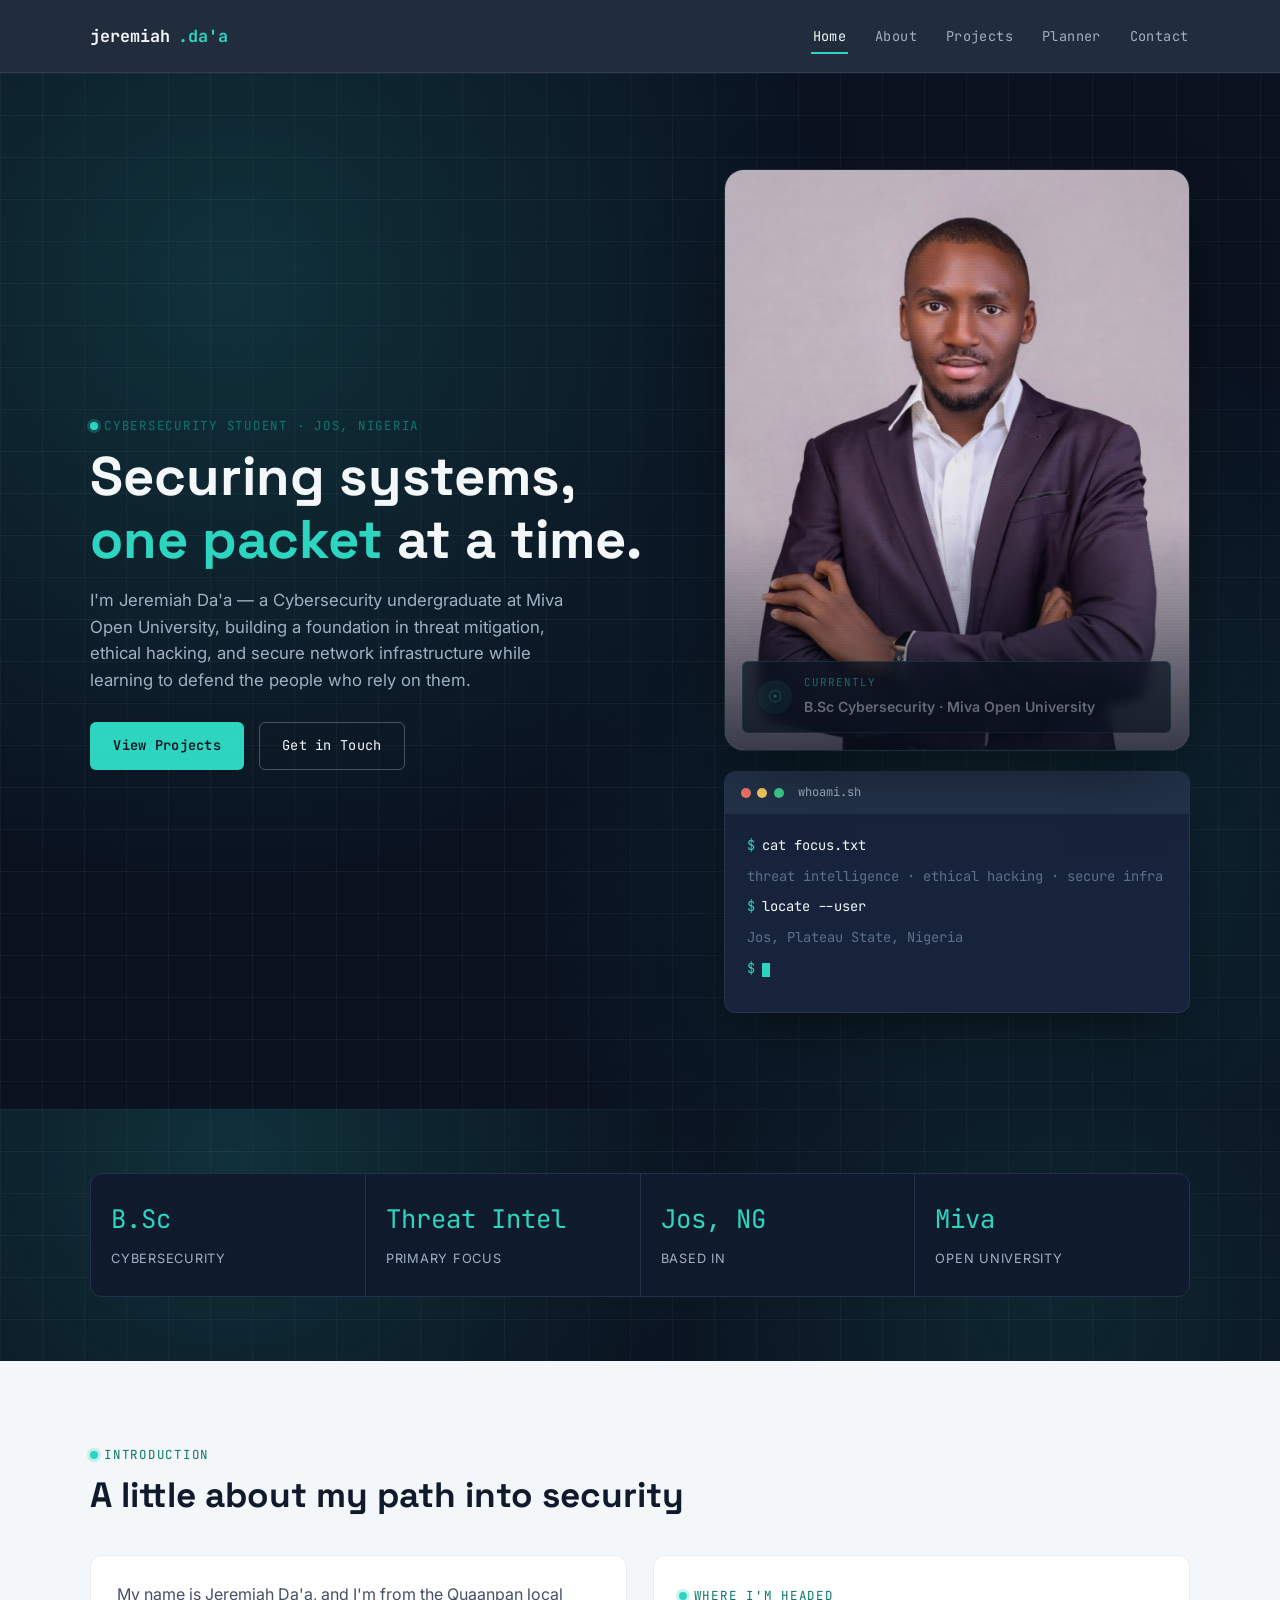
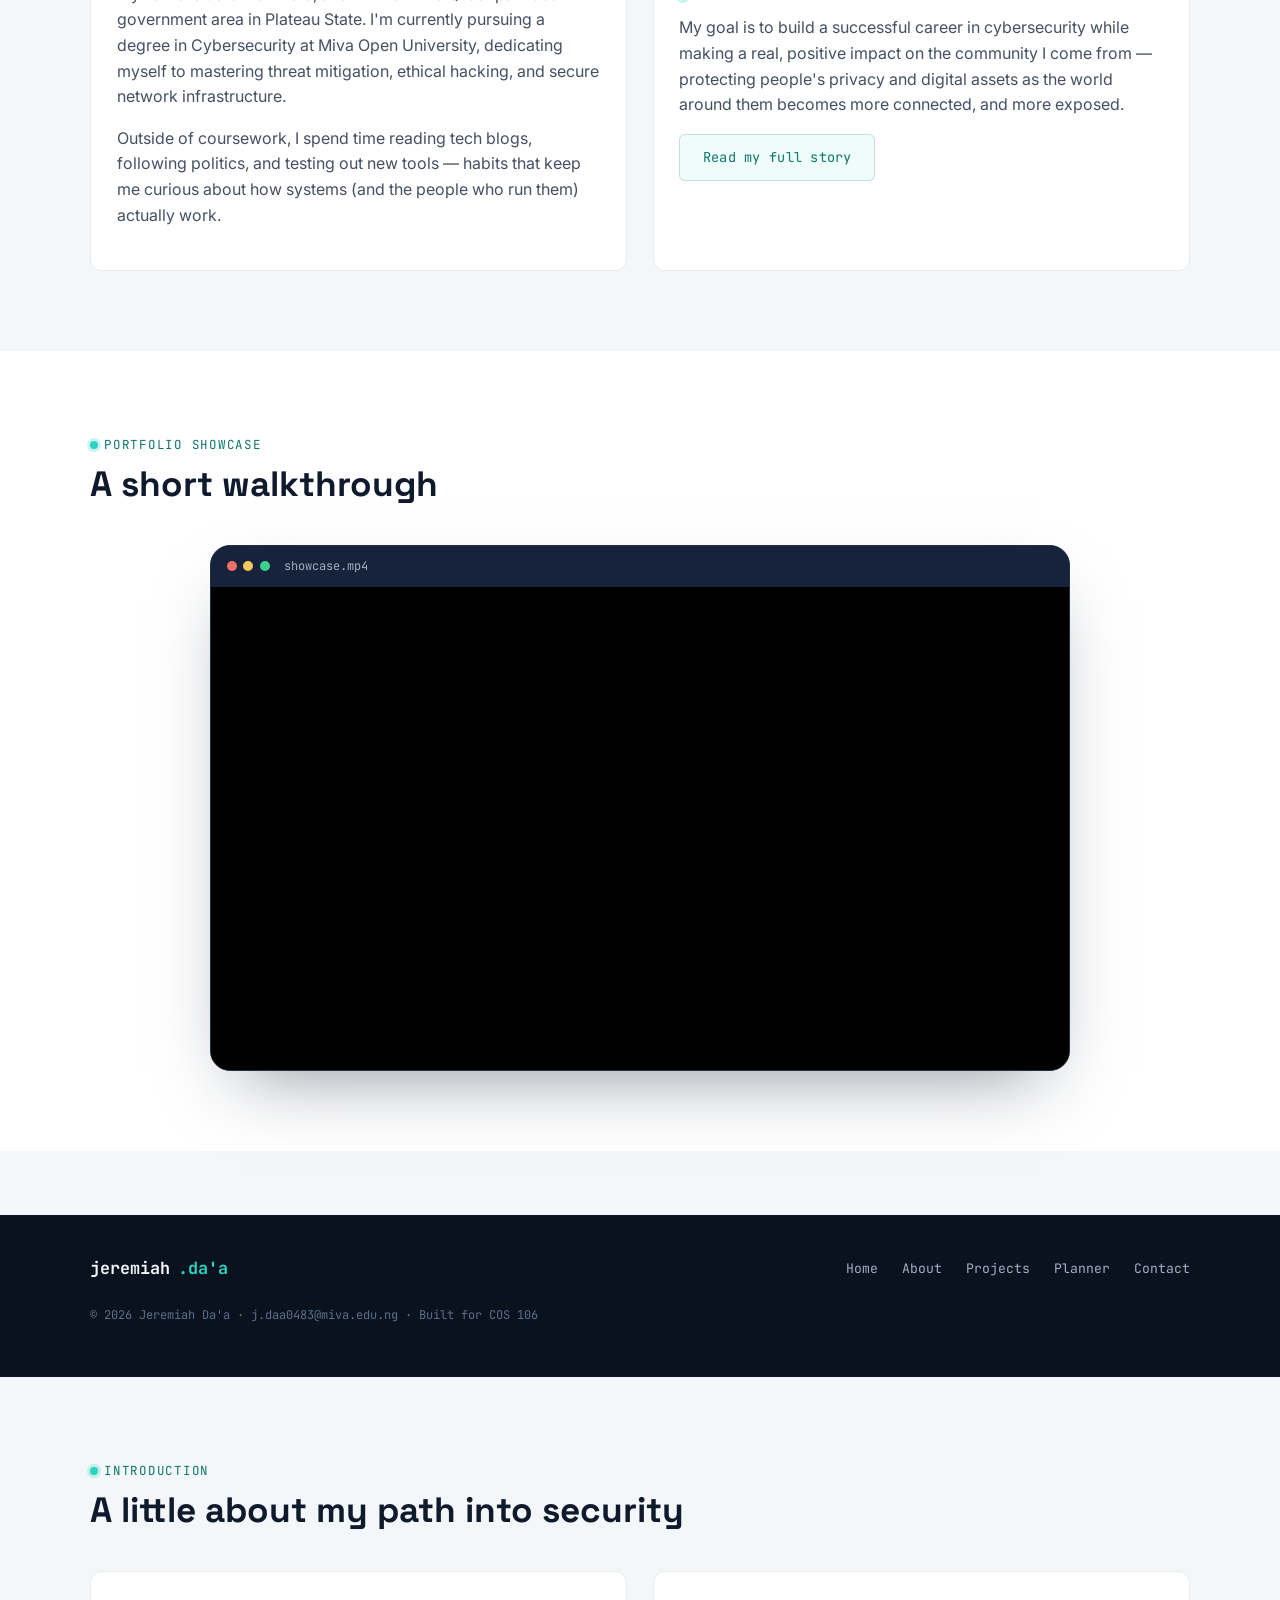
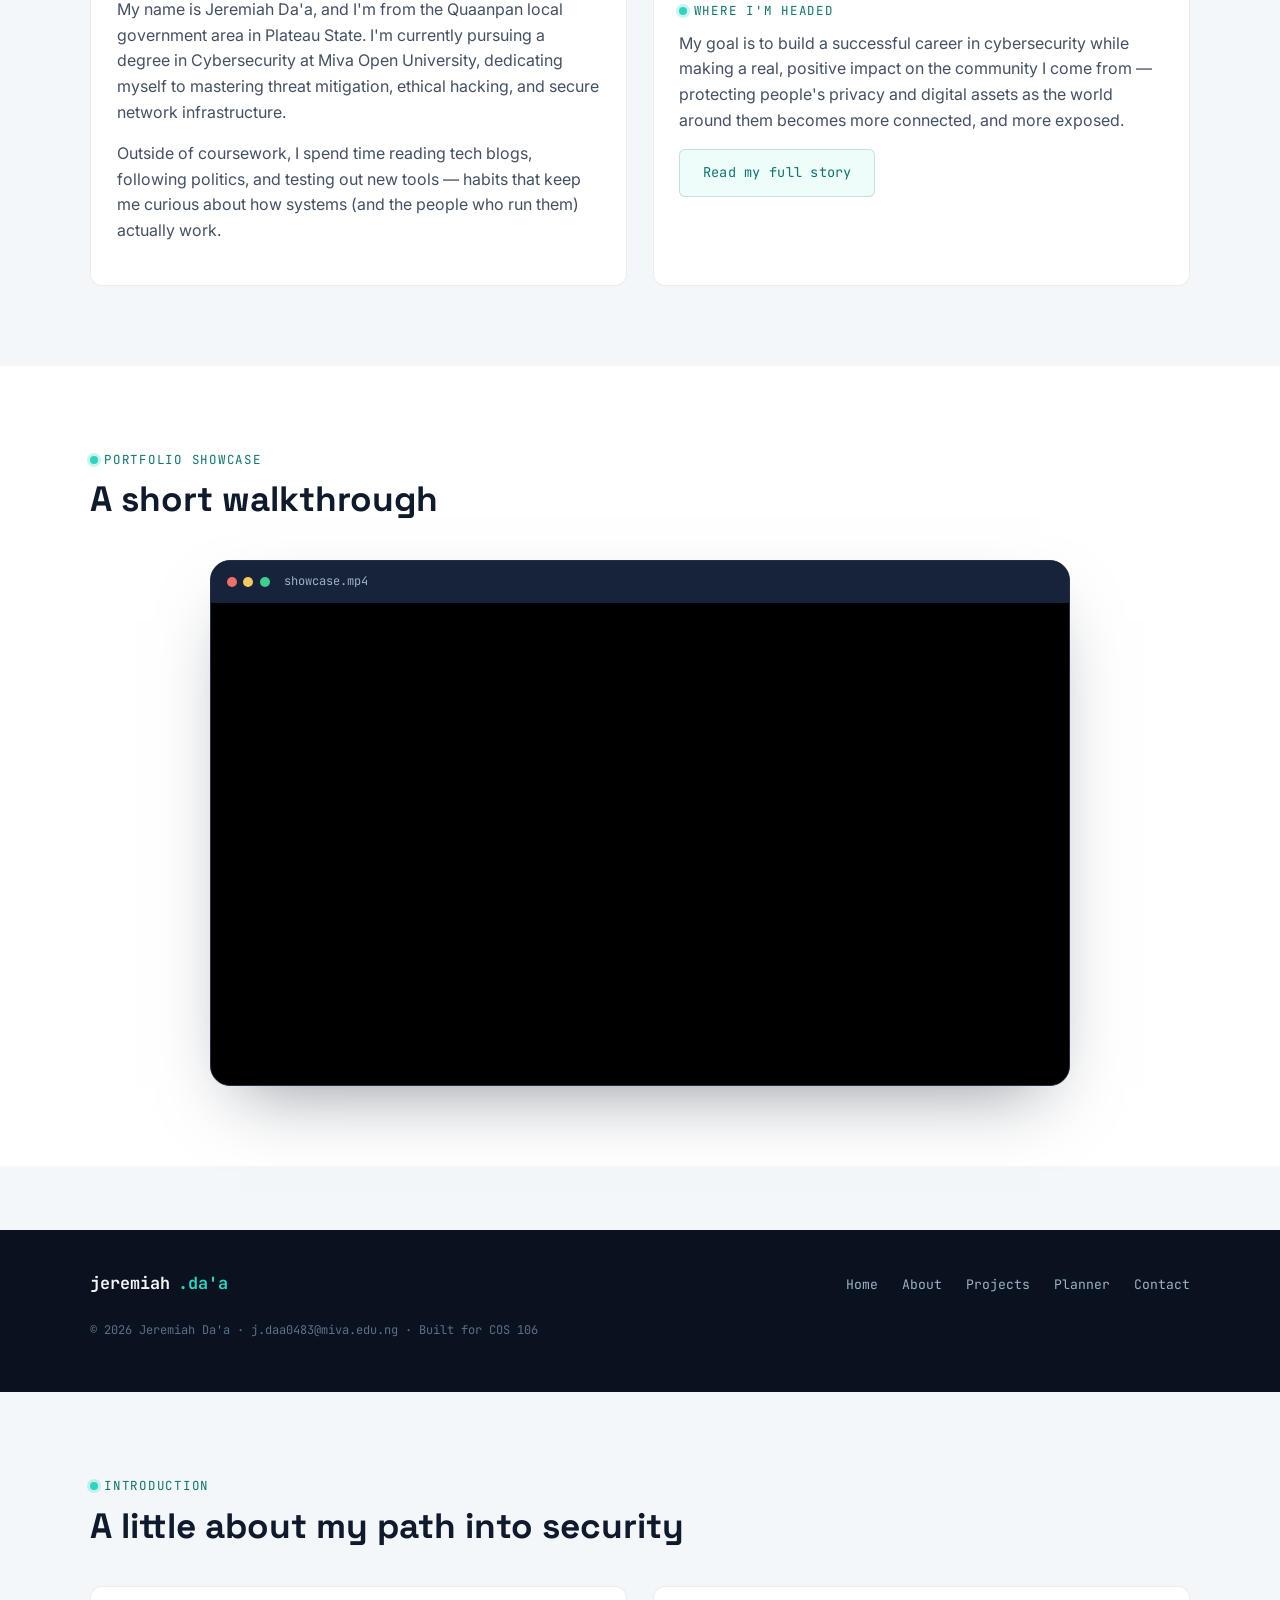
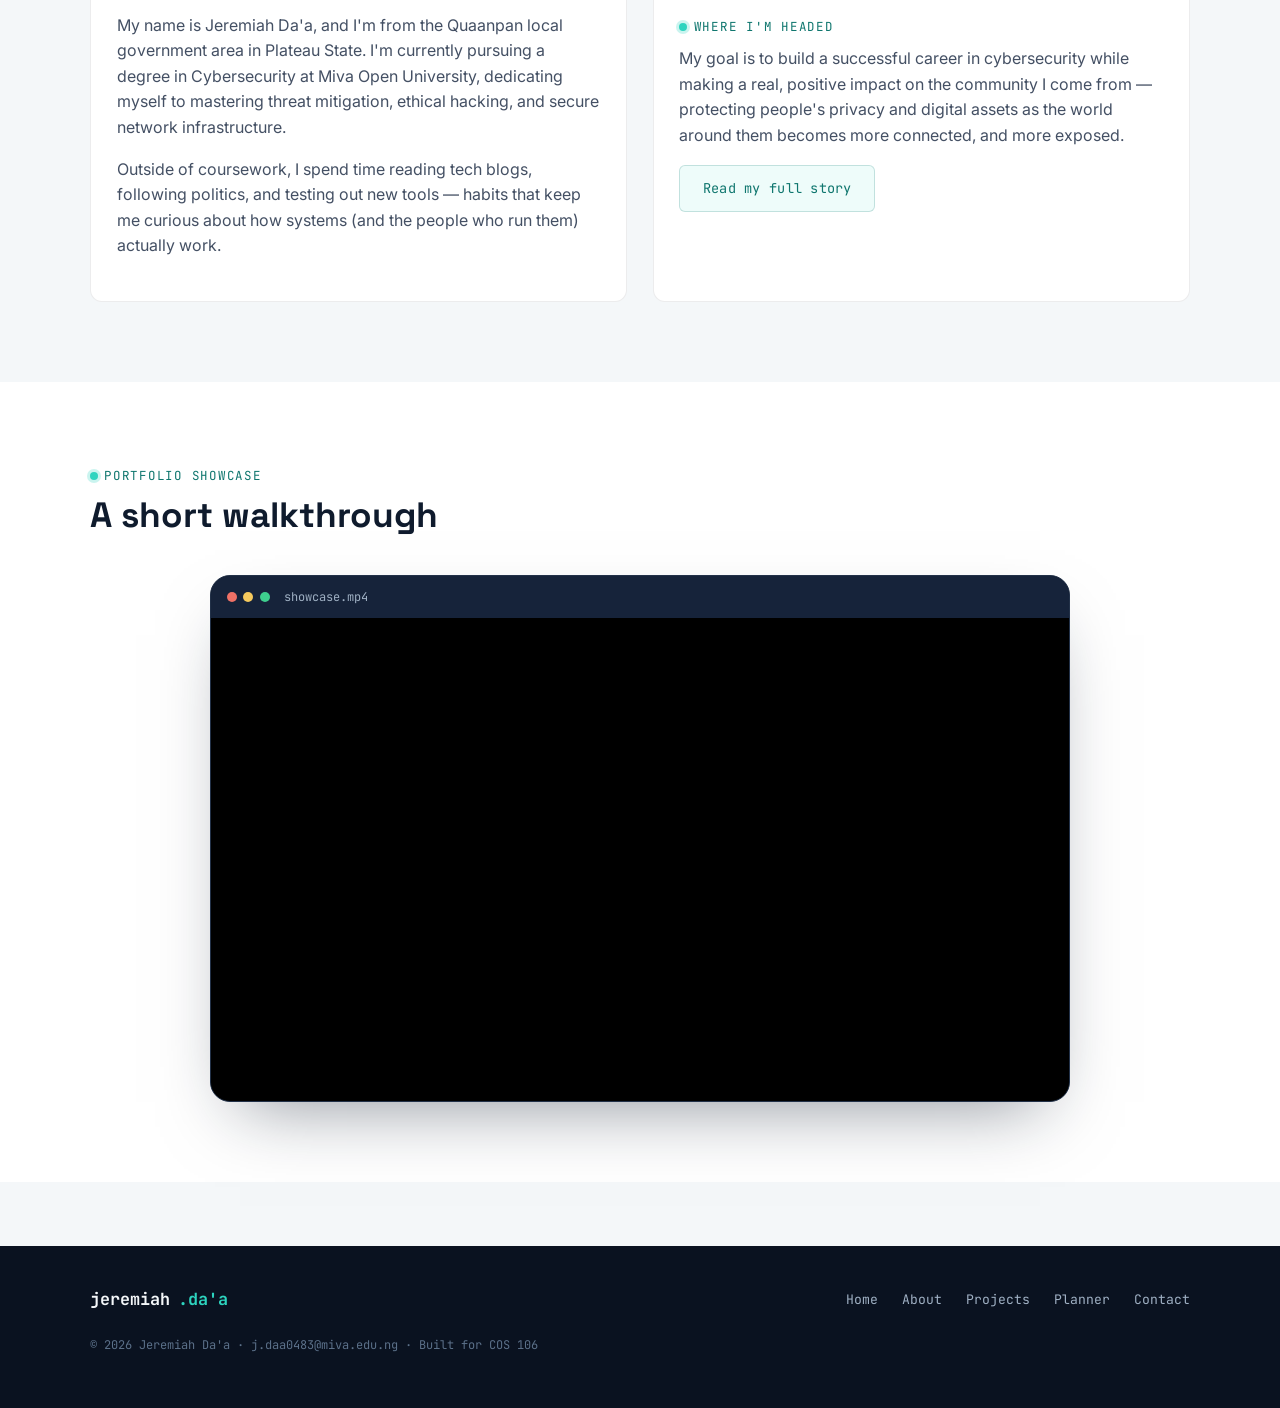
==== commit ca0897ac: "Enhance index.html with introduction and video showcase Added an introduction and portfolio showcase" ====
--- a/index.html
+++ b/index.html
@@ -275,3 +275,90 @@
   <script src="app.js"></script>
 </body>
 </html>
+          </div>
+        </div>
+      </div>
+    </section>
+
+    <!-- ================= INTRODUCTION ================= -->
+    <section class="section">
+      <div class="container">
+        <div class="section-head">
+          <p class="eyebrow">Introduction</p>
+          <h2>A little about my path into security</h2>
+        </div>
+        <div class="grid-2">
+          <div class="card reveal">
+            <p>
+              My name is Jeremiah Da'a, and I'm from the Quaanpan local government
+              area in Plateau State. I'm currently pursuing a degree in Cybersecurity
+              at Miva Open University, dedicating myself to mastering threat mitigation,
+              ethical hacking, and secure network infrastructure.
+            </p>
+            <p>
+              Outside of coursework, I spend time reading tech blogs, following
+              politics, and testing out new tools — habits that keep me curious
+              about how systems (and the people who run them) actually work.
+            </p>
+          </div>
+          <div class="card reveal">
+            <p class="eyebrow" style="margin-bottom:0.6rem;">Where I'm headed</p>
+            <p>
+              My goal is to build a successful career in cybersecurity while making
+              a real, positive impact on the community I come from — protecting
+              people's privacy and digital assets as the world around them becomes
+              more connected, and more exposed.
+            </p>
+            <a href="about.html" class="btn btn-ghost">Read my full story</a>
+          </div>
+        </div>
+      </div>
+    </section>
+
+    <!-- ================= VIDEO SHOWCASE ================= -->
+    <section class="section section-alt">
+      <div class="container">
+        <div class="section-head">
+          <p class="eyebrow">Portfolio Showcase</p>
+          <h2>A short walkthrough</h2>
+        </div>
+        <div class="media-card reveal">
+          <div class="terminal-bar">
+            <span class="dot dot-r"></span><span class="dot dot-y"></span><span class="dot dot-g"></span>
+            <span class="terminal-title">showcase.mp4</span>
+          </div>
+          <div class="video-wrap">
+            <iframe
+              src="https://www.youtube.com/embed/MuhZuNS15s0"
+              title="Jeremiah Da'a portfolio showcase video"
+              allow="accelerometer; autoplay; clipboard-write; encrypted-media; gyroscope; picture-in-picture"
+              allowfullscreen
+              loading="lazy">
+            </iframe>
+          </div>
+        </div>
+      </div>
+    </section>
+  </main>
+
+  <footer class="site-footer">
+    <div class="container">
+      <div class="footer-grid">
+        <span class="brand">jeremiah<span>.da'a</span></span>
+        <ul class="footer-links">
+          <li><a href="index.html">Home</a></li>
+          <li><a href="about.html">About</a></li>
+          <li><a href="projects.html">Projects</a></li>
+          <li><a href="planner.html">Planner</a></li>
+          <li><a href="contact.html">Contact</a></li>
+        </ul>
+      </div>
+      <p class="footer-fine">© 2026 Jeremiah Da'a · j.daa0483@miva.edu.ng · Built for COS 106</p>
+    </div>
+  </footer>
+
+  <button class="back-to-top" id="backToTop" aria-label="Back to top" type="button">&uarr;</button>
+
+  <script src="app.js"></script>
+</body>
+</html>
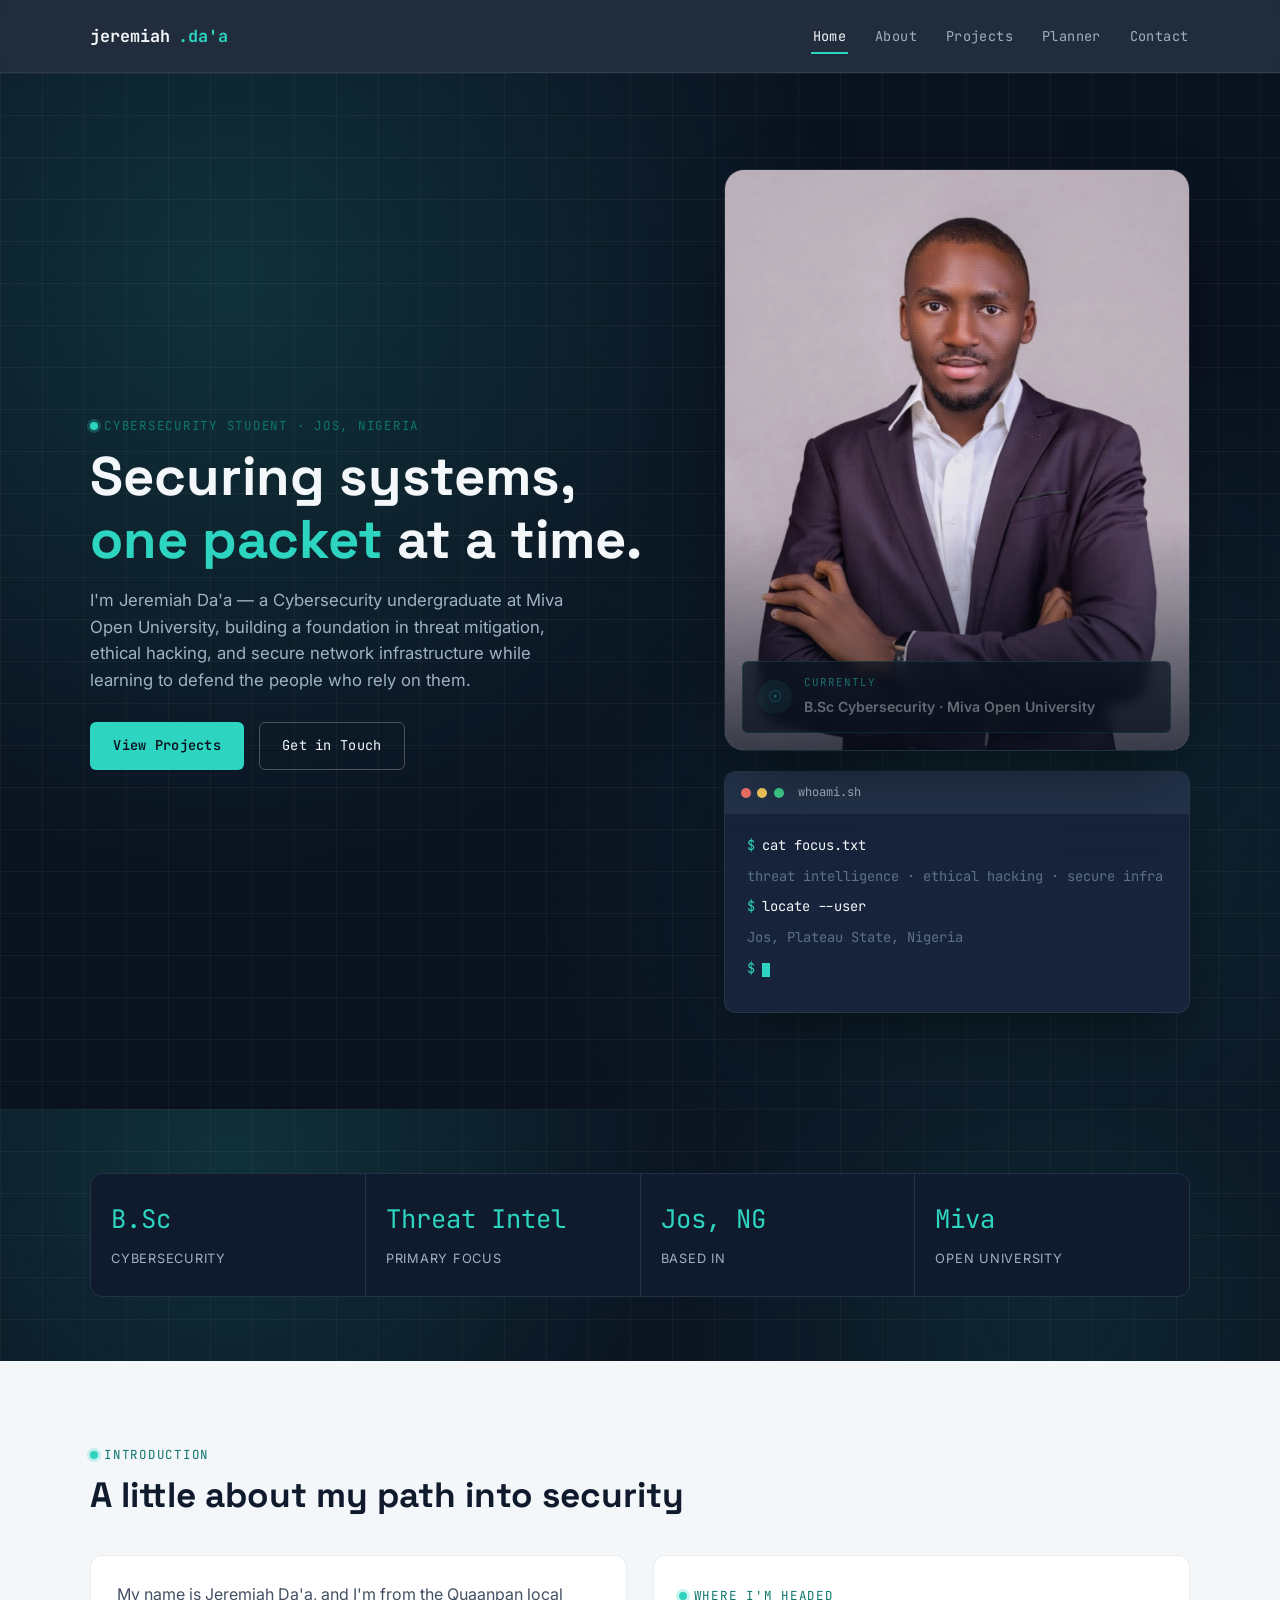
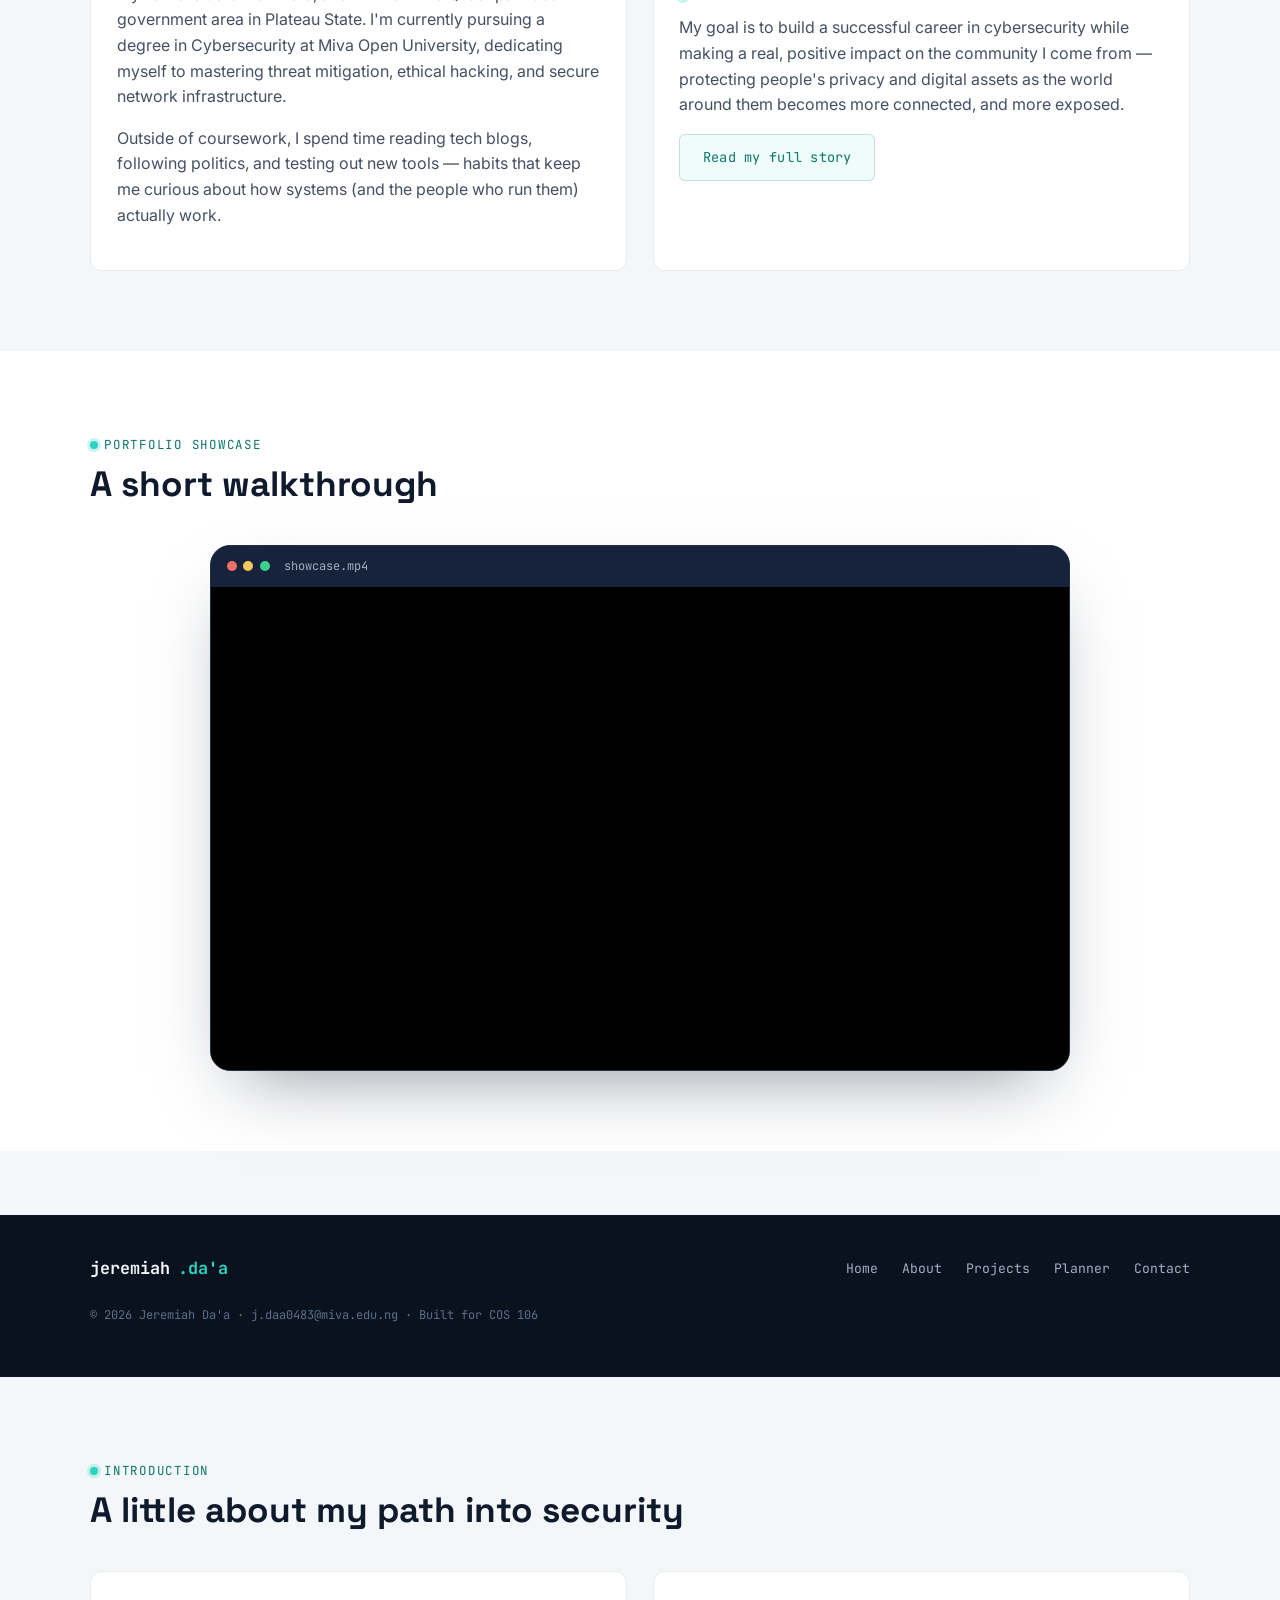
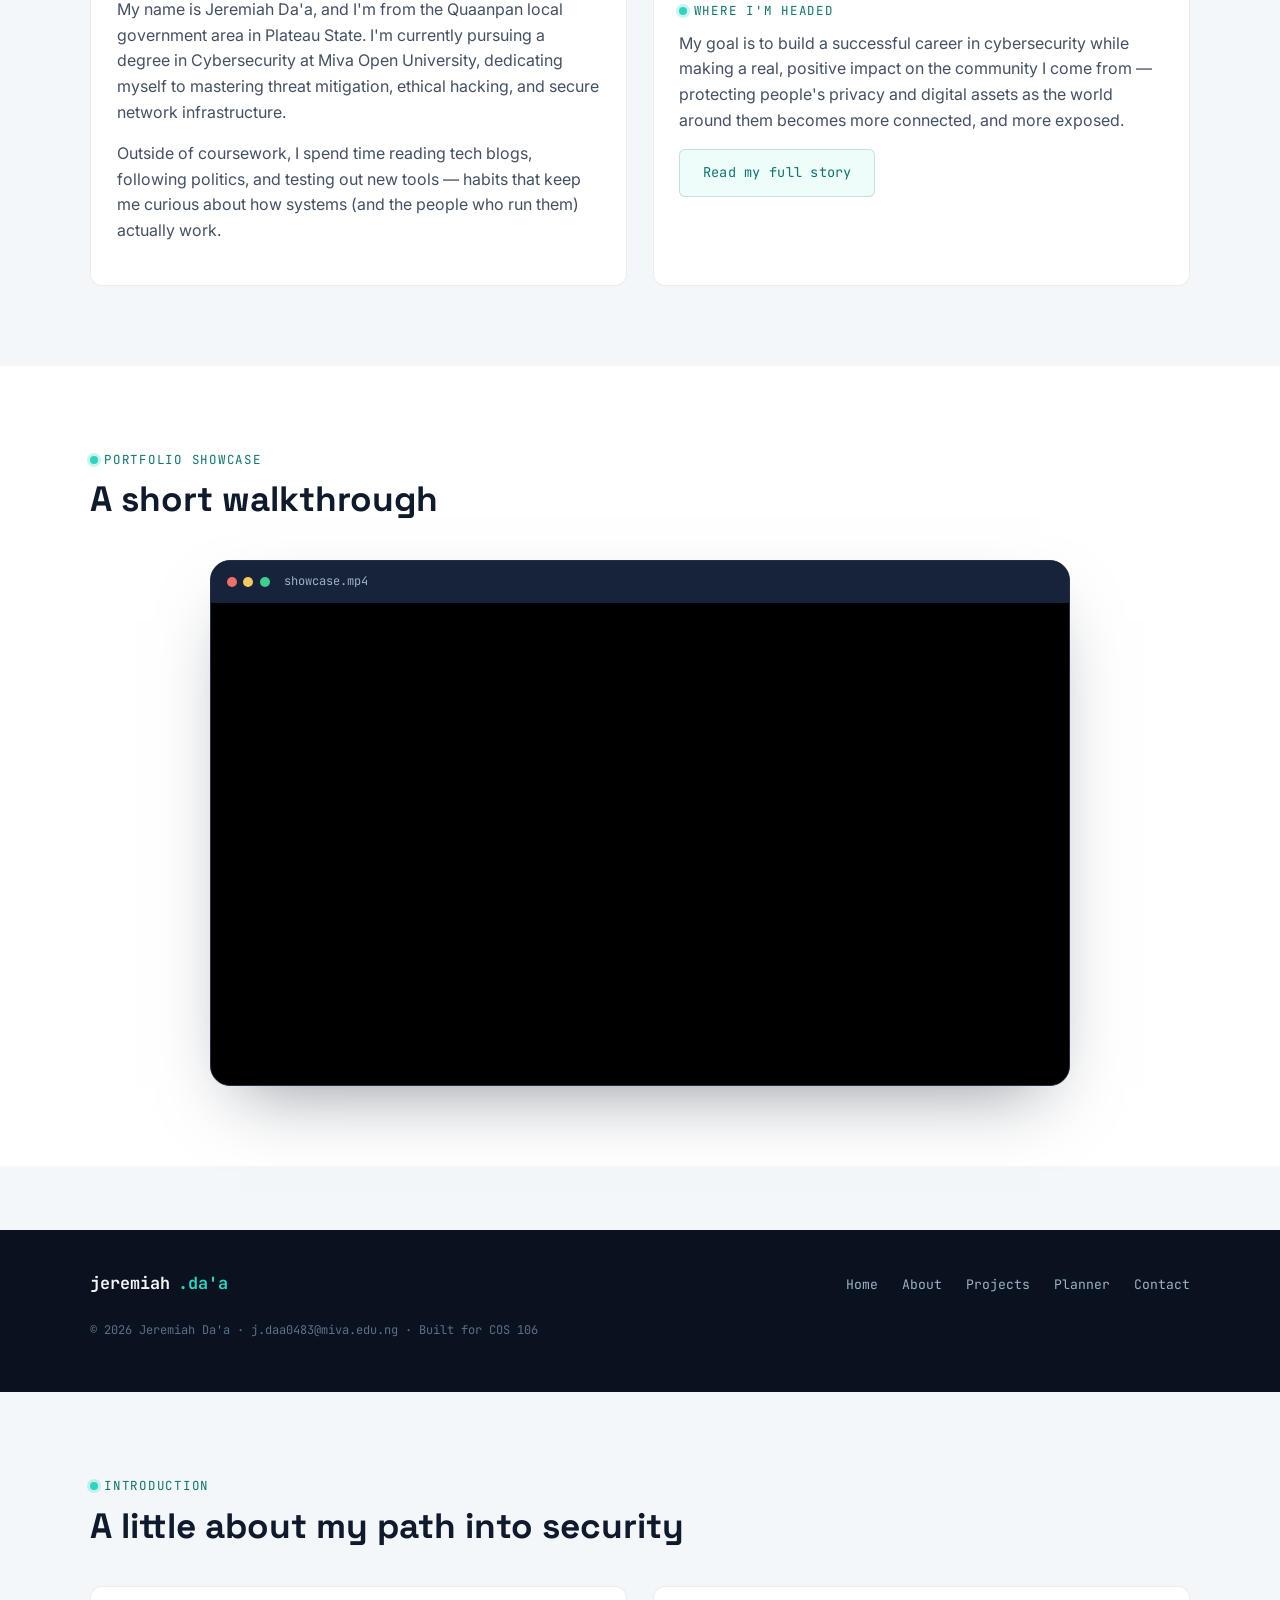
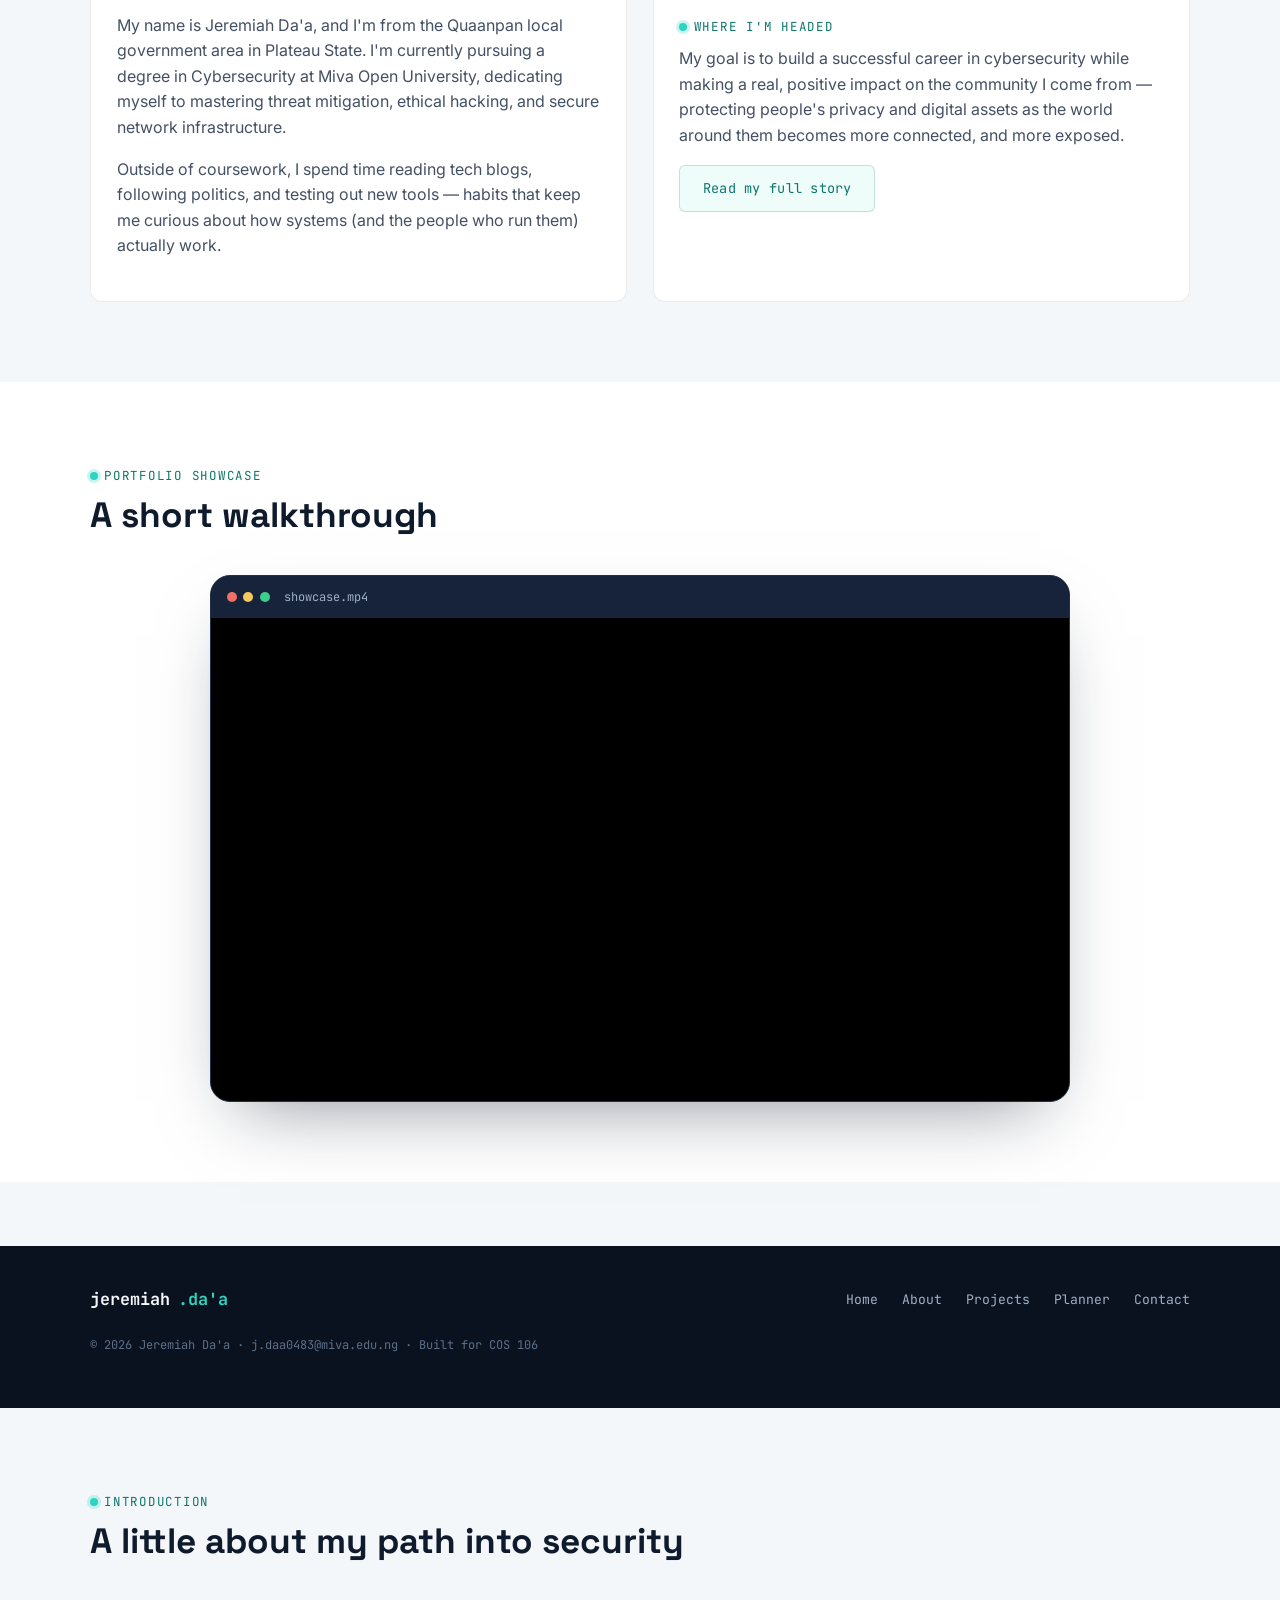
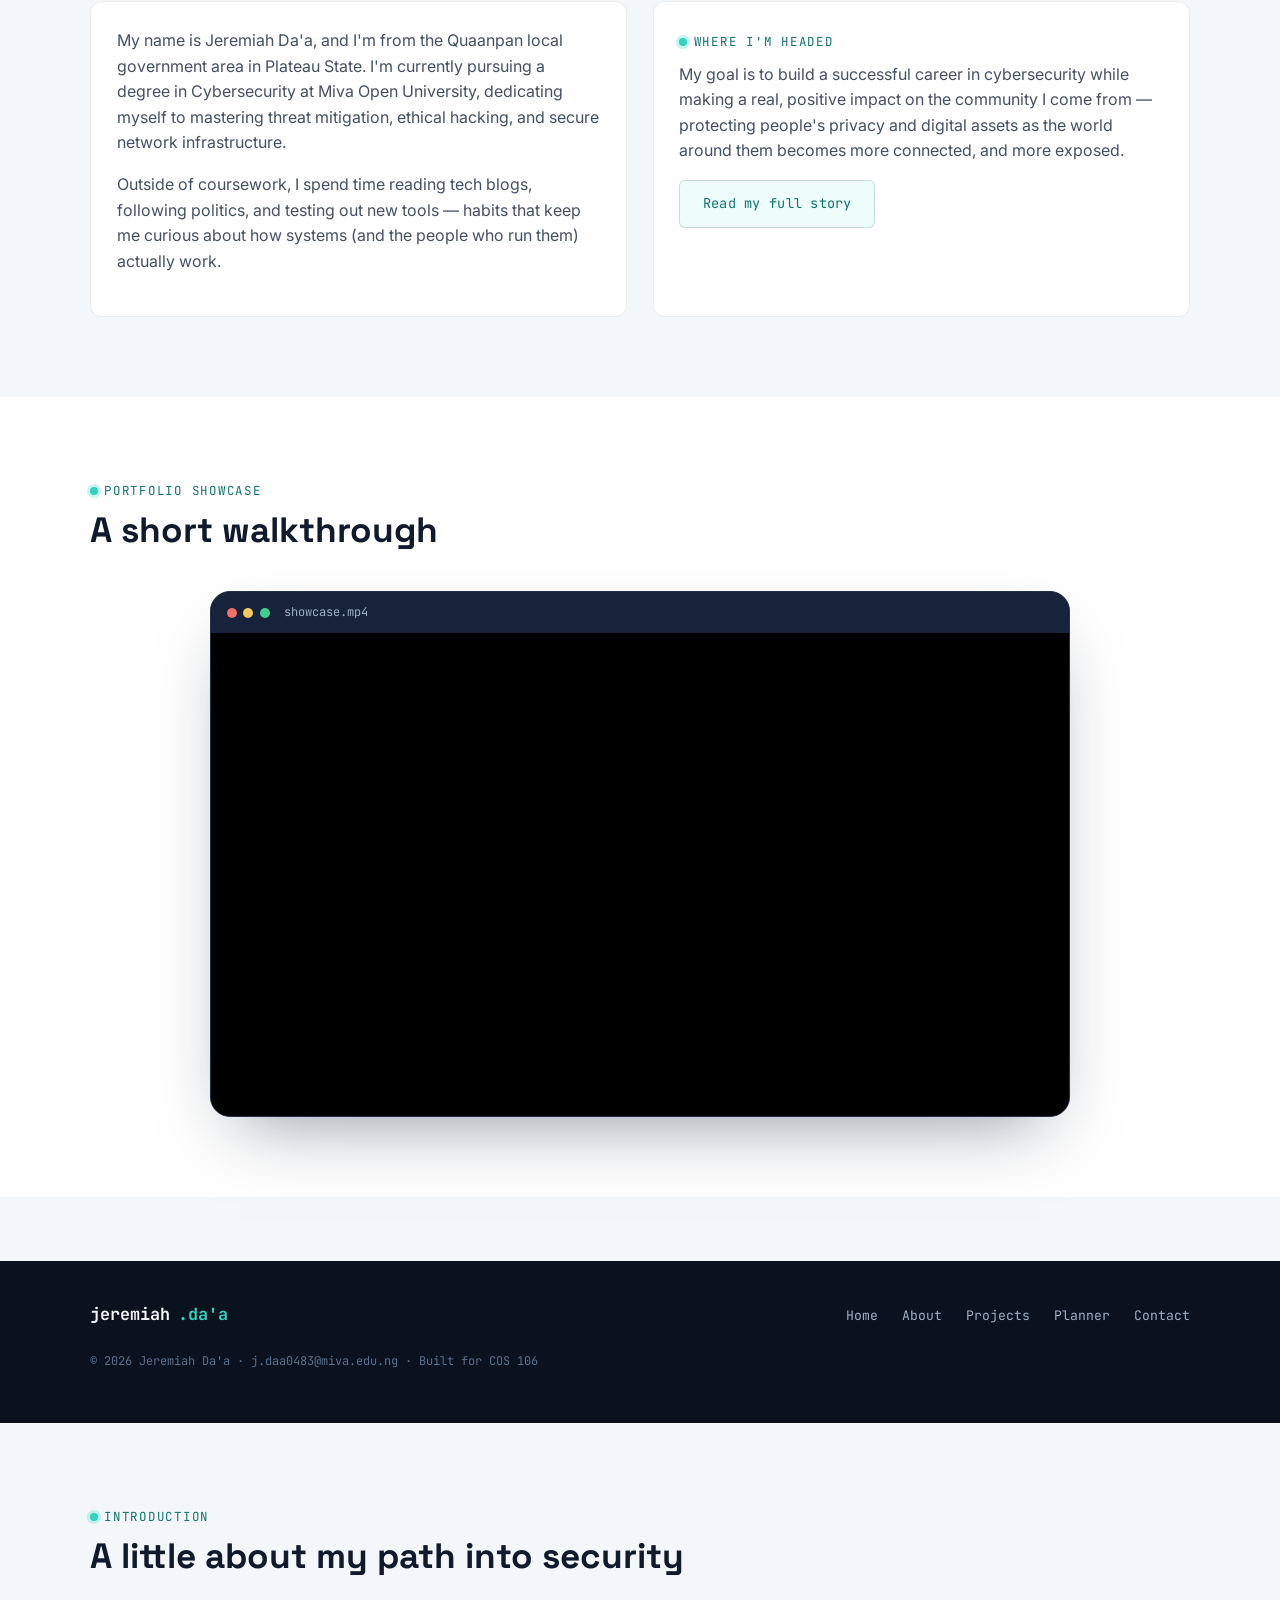
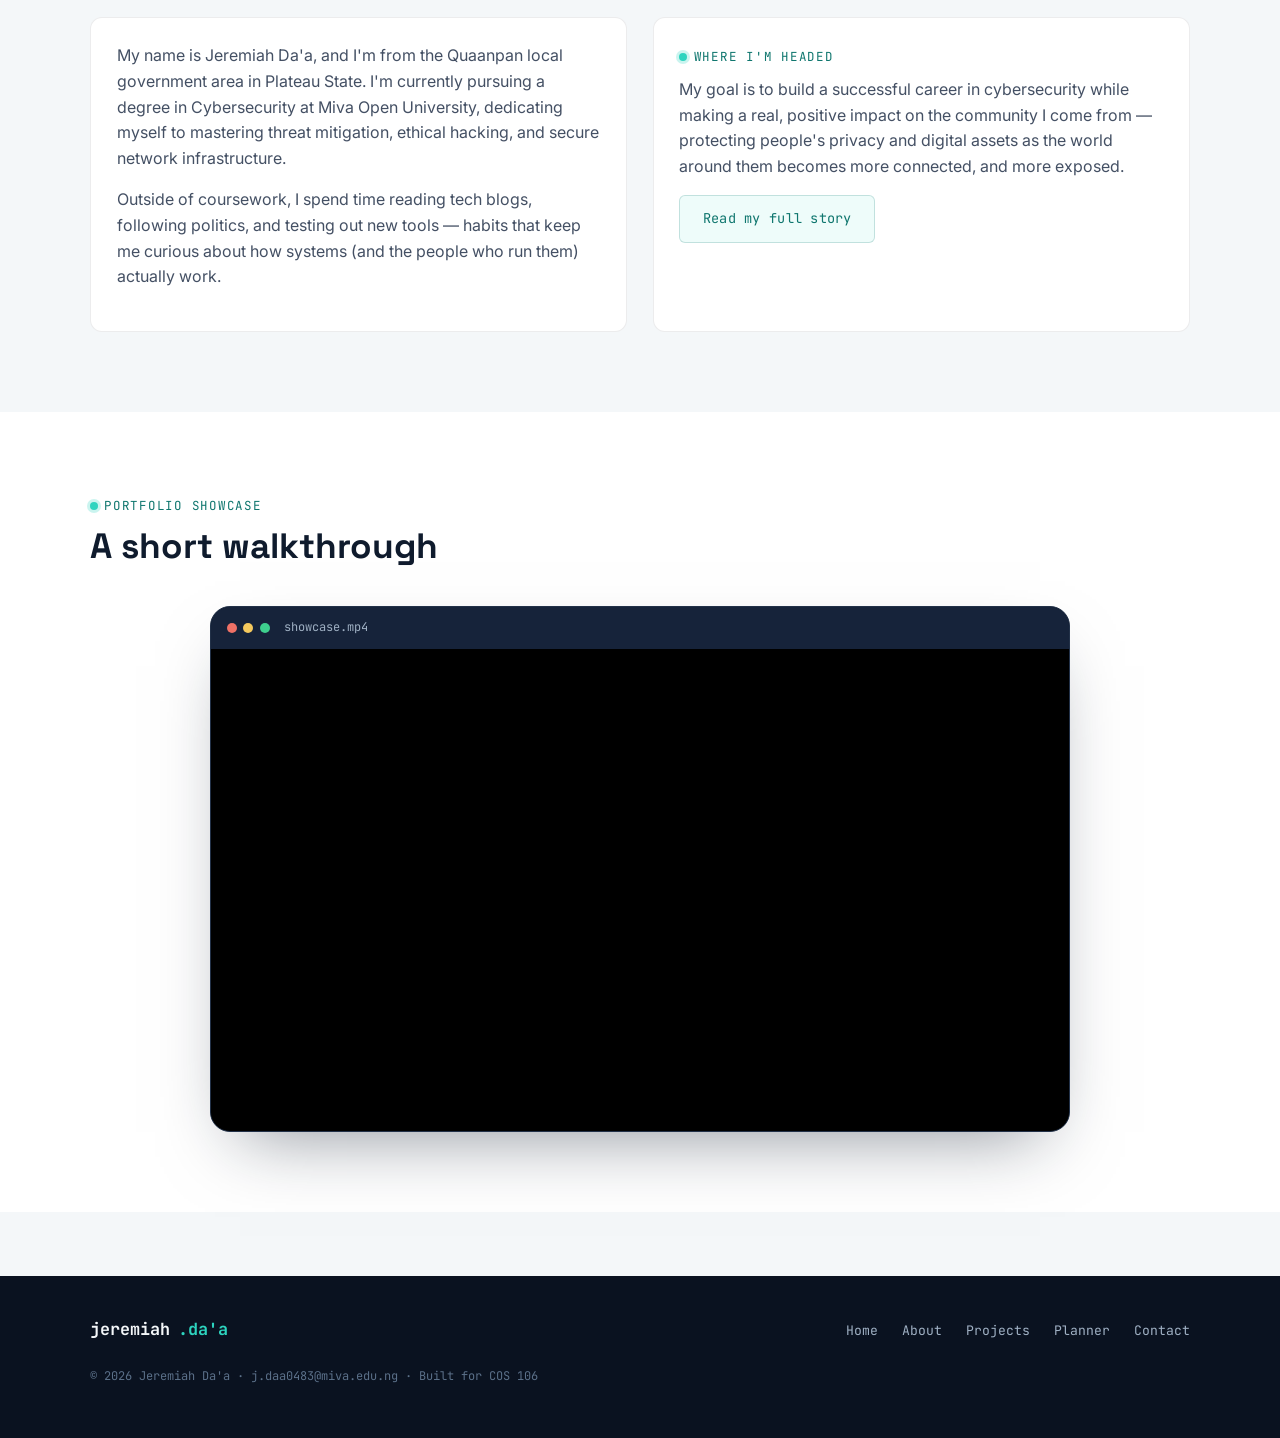
==== commit 38ee7f59: "Add introduction and portfolio showcase sections" ====
--- a/index.html
+++ b/index.html
@@ -188,12 +188,6 @@
   <script src="app.js"></script>
 </body>
 </html>
-          </div>
-        </div>
-      </div>
-    </section>
-
-    <!-- ================= INTRODUCTION ================= -->
     <section class="section">
       <div class="container">
         <div class="section-head">
@@ -362,3 +356,177 @@
   <script src="app.js"></script>
 </body>
 </html>
+          </div>
+        </div>
+      </div>
+    </section>
+
+    <!-- ================= INTRODUCTION ================= -->
+    <section class="section">
+      <div class="container">
+        <div class="section-head">
+          <p class="eyebrow">Introduction</p>
+          <h2>A little about my path into security</h2>
+        </div>
+        <div class="grid-2">
+          <div class="card reveal">
+            <p>
+              My name is Jeremiah Da'a, and I'm from the Quaanpan local government
+              area in Plateau State. I'm currently pursuing a degree in Cybersecurity
+              at Miva Open University, dedicating myself to mastering threat mitigation,
+              ethical hacking, and secure network infrastructure.
+            </p>
+            <p>
+              Outside of coursework, I spend time reading tech blogs, following
+              politics, and testing out new tools — habits that keep me curious
+              about how systems (and the people who run them) actually work.
+            </p>
+          </div>
+          <div class="card reveal">
+            <p class="eyebrow" style="margin-bottom:0.6rem;">Where I'm headed</p>
+            <p>
+              My goal is to build a successful career in cybersecurity while making
+              a real, positive impact on the community I come from — protecting
+              people's privacy and digital assets as the world around them becomes
+              more connected, and more exposed.
+            </p>
+            <a href="about.html" class="btn btn-ghost">Read my full story</a>
+          </div>
+        </div>
+      </div>
+    </section>
+
+    <!-- ================= VIDEO SHOWCASE ================= -->
+    <section class="section section-alt">
+      <div class="container">
+        <div class="section-head">
+          <p class="eyebrow">Portfolio Showcase</p>
+          <h2>A short walkthrough</h2>
+        </div>
+        <div class="media-card reveal">
+          <div class="terminal-bar">
+            <span class="dot dot-r"></span><span class="dot dot-y"></span><span class="dot dot-g"></span>
+            <span class="terminal-title">showcase.mp4</span>
+          </div>
+          <div class="video-wrap">
+            <iframe
+              src="https://www.youtube.com/embed/MuhZuNS15s0"
+              title="Jeremiah Da'a portfolio showcase video"
+              allow="accelerometer; autoplay; clipboard-write; encrypted-media; gyroscope; picture-in-picture"
+              allowfullscreen
+              loading="lazy">
+            </iframe>
+          </div>
+        </div>
+      </div>
+    </section>
+  </main>
+
+  <footer class="site-footer">
+    <div class="container">
+      <div class="footer-grid">
+        <span class="brand">jeremiah<span>.da'a</span></span>
+        <ul class="footer-links">
+          <li><a href="index.html">Home</a></li>
+          <li><a href="about.html">About</a></li>
+          <li><a href="projects.html">Projects</a></li>
+          <li><a href="planner.html">Planner</a></li>
+          <li><a href="contact.html">Contact</a></li>
+        </ul>
+      </div>
+      <p class="footer-fine">© 2026 Jeremiah Da'a · j.daa0483@miva.edu.ng · Built for COS 106</p>
+    </div>
+  </footer>
+
+  <button class="back-to-top" id="backToTop" aria-label="Back to top" type="button">&uarr;</button>
+
+  <script src="app.js"></script>
+</body>
+</html>
+          </div>
+        </div>
+      </div>
+    </section>
+
+    <!-- ================= INTRODUCTION ================= -->
+    <section class="section">
+      <div class="container">
+        <div class="section-head">
+          <p class="eyebrow">Introduction</p>
+          <h2>A little about my path into security</h2>
+        </div>
+        <div class="grid-2">
+          <div class="card reveal">
+            <p>
+              My name is Jeremiah Da'a, and I'm from the Quaanpan local government
+              area in Plateau State. I'm currently pursuing a degree in Cybersecurity
+              at Miva Open University, dedicating myself to mastering threat mitigation,
+              ethical hacking, and secure network infrastructure.
+            </p>
+            <p>
+              Outside of coursework, I spend time reading tech blogs, following
+              politics, and testing out new tools — habits that keep me curious
+              about how systems (and the people who run them) actually work.
+            </p>
+          </div>
+          <div class="card reveal">
+            <p class="eyebrow" style="margin-bottom:0.6rem;">Where I'm headed</p>
+            <p>
+              My goal is to build a successful career in cybersecurity while making
+              a real, positive impact on the community I come from — protecting
+              people's privacy and digital assets as the world around them becomes
+              more connected, and more exposed.
+            </p>
+            <a href="about.html" class="btn btn-ghost">Read my full story</a>
+          </div>
+        </div>
+      </div>
+    </section>
+
+    <!-- ================= VIDEO SHOWCASE ================= -->
+    <section class="section section-alt">
+      <div class="container">
+        <div class="section-head">
+          <p class="eyebrow">Portfolio Showcase</p>
+          <h2>A short walkthrough</h2>
+        </div>
+        <div class="media-card reveal">
+          <div class="terminal-bar">
+            <span class="dot dot-r"></span><span class="dot dot-y"></span><span class="dot dot-g"></span>
+            <span class="terminal-title">showcase.mp4</span>
+          </div>
+          <div class="video-wrap">
+            <iframe
+              src="https://www.youtube.com/embed/MuhZuNS15s0"
+              title="Jeremiah Da'a portfolio showcase video"
+              allow="accelerometer; autoplay; clipboard-write; encrypted-media; gyroscope; picture-in-picture"
+              allowfullscreen
+              loading="lazy">
+            </iframe>
+          </div>
+        </div>
+      </div>
+    </section>
+  </main>
+
+  <footer class="site-footer">
+    <div class="container">
+      <div class="footer-grid">
+        <span class="brand">jeremiah<span>.da'a</span></span>
+        <ul class="footer-links">
+          <li><a href="index.html">Home</a></li>
+          <li><a href="about.html">About</a></li>
+          <li><a href="projects.html">Projects</a></li>
+          <li><a href="planner.html">Planner</a></li>
+          <li><a href="contact.html">Contact</a></li>
+        </ul>
+      </div>
+      <p class="footer-fine">© 2026 Jeremiah Da'a · j.daa0483@miva.edu.ng · Built for COS 106</p>
+    </div>
+  </footer>
+
+  <button class="back-to-top" id="backToTop" aria-label="Back to top" type="button">&uarr;</button>
+
+  <script src="app.js"></script>
+</body>
+</html>
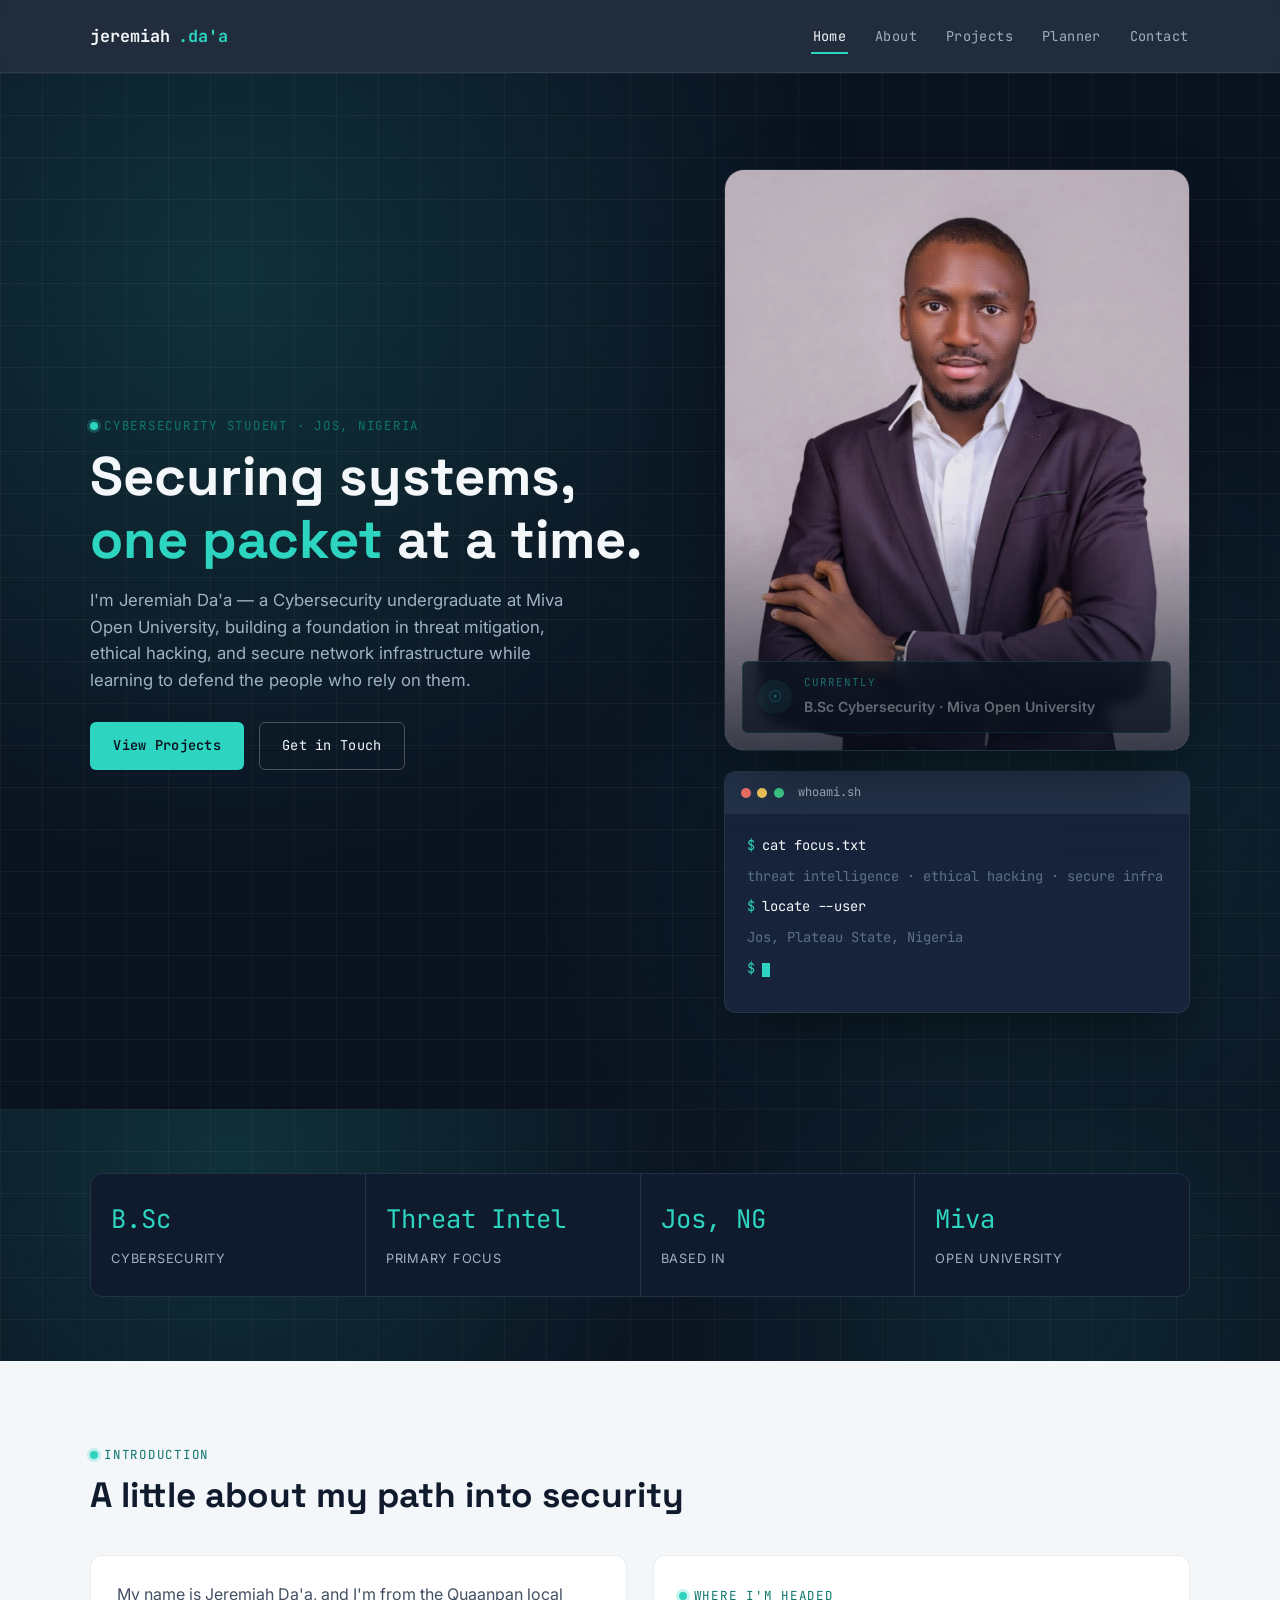
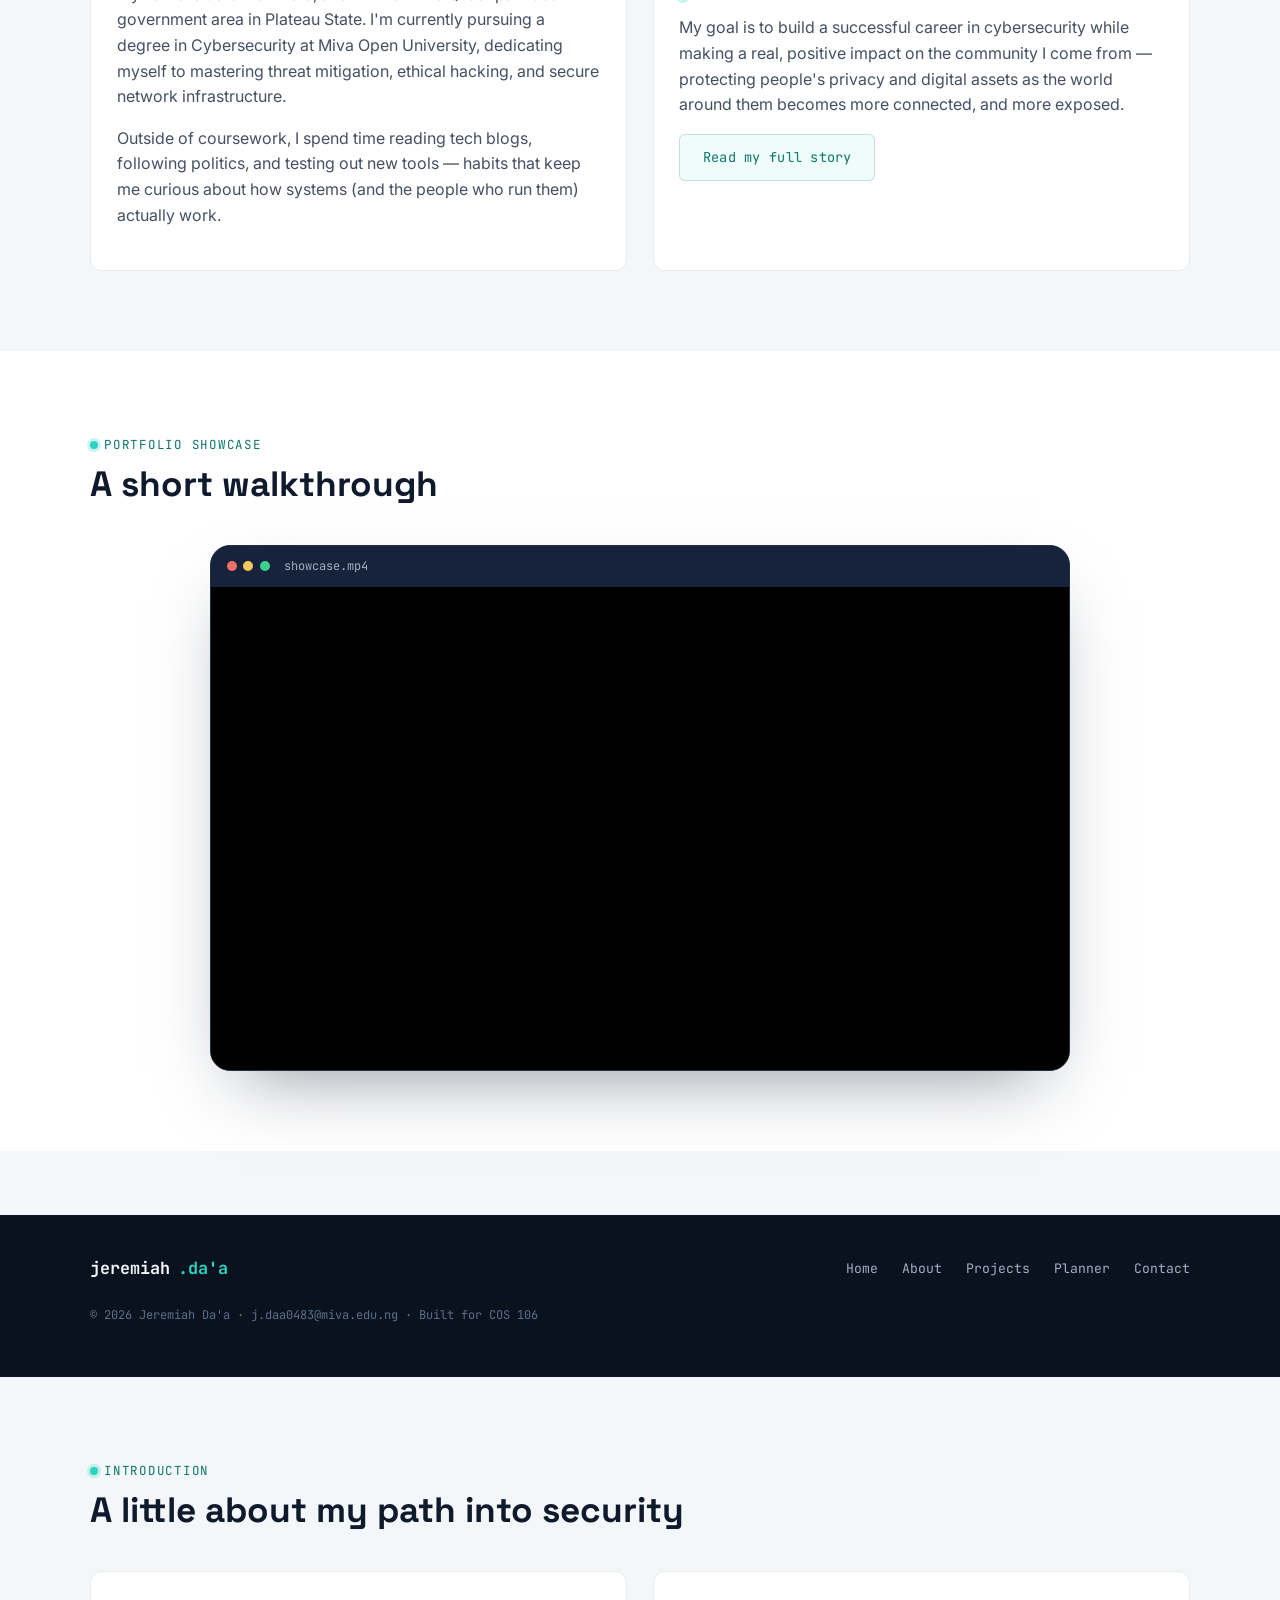
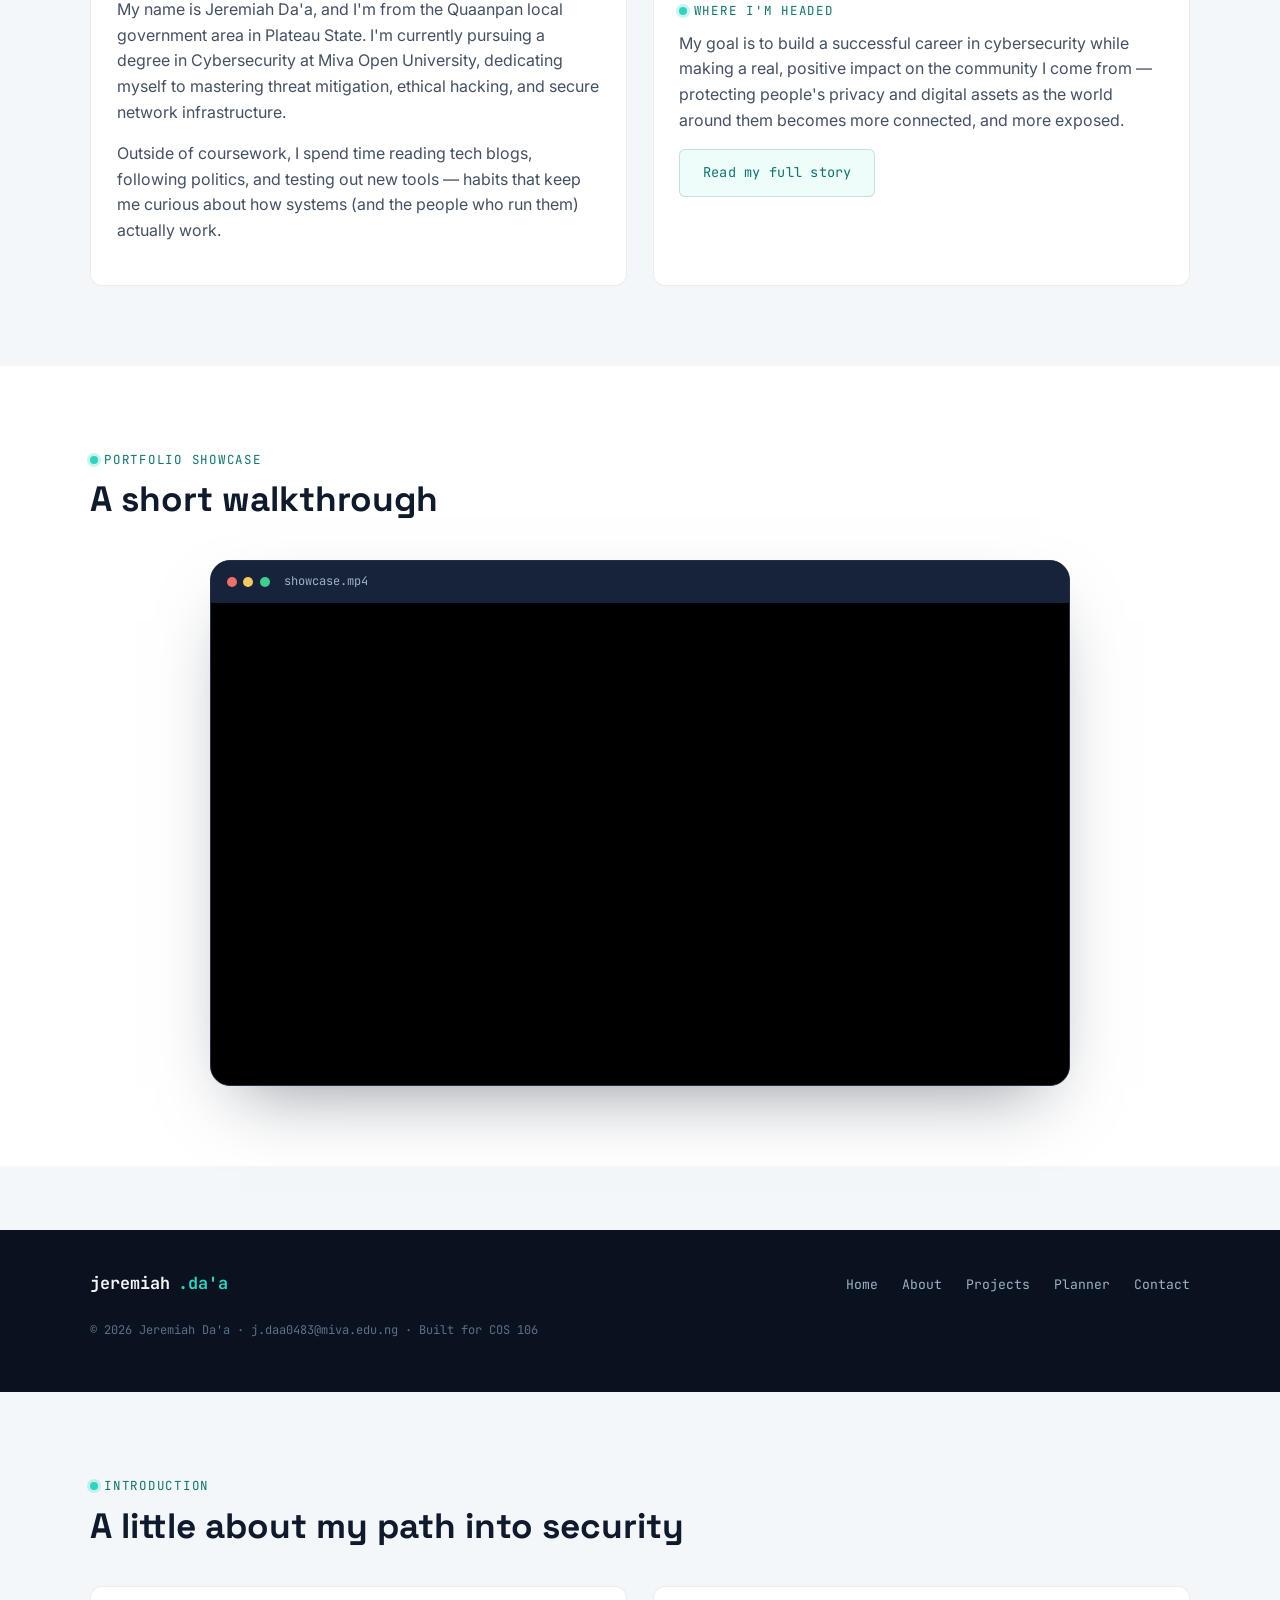
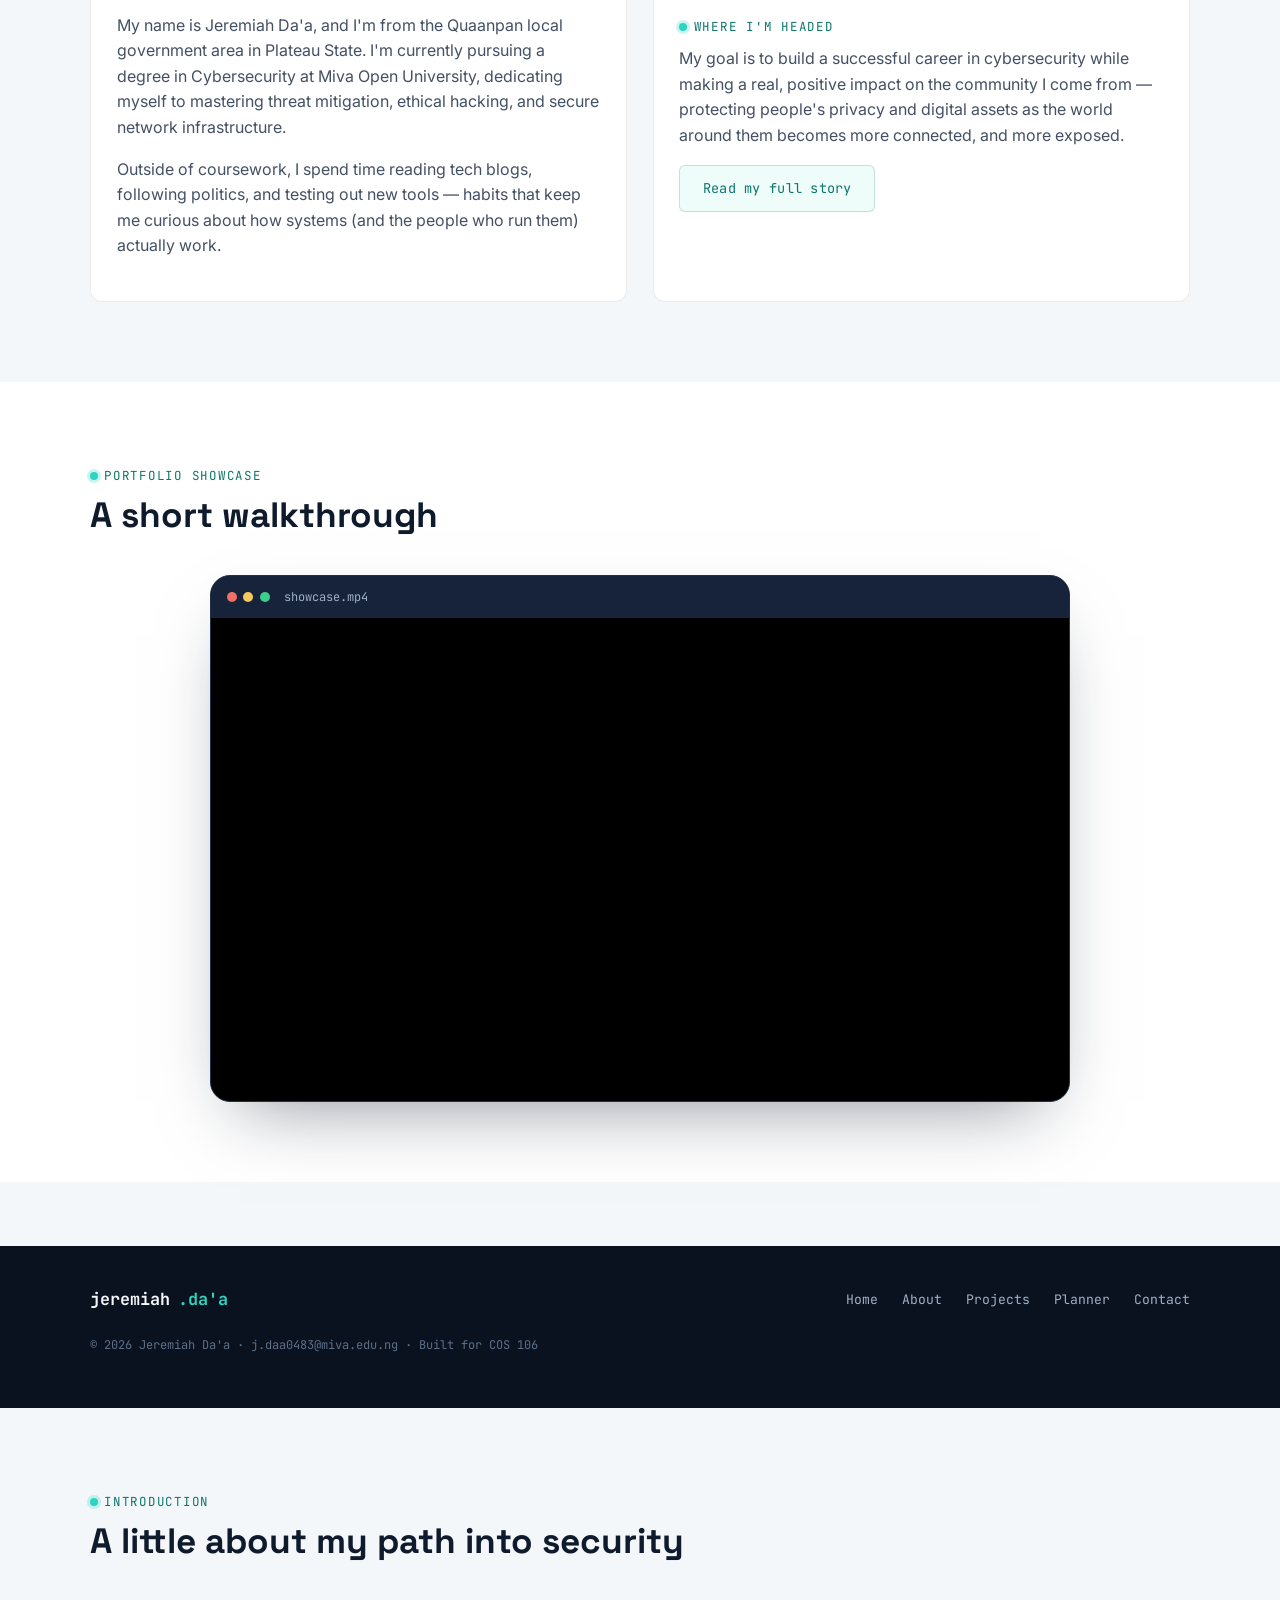
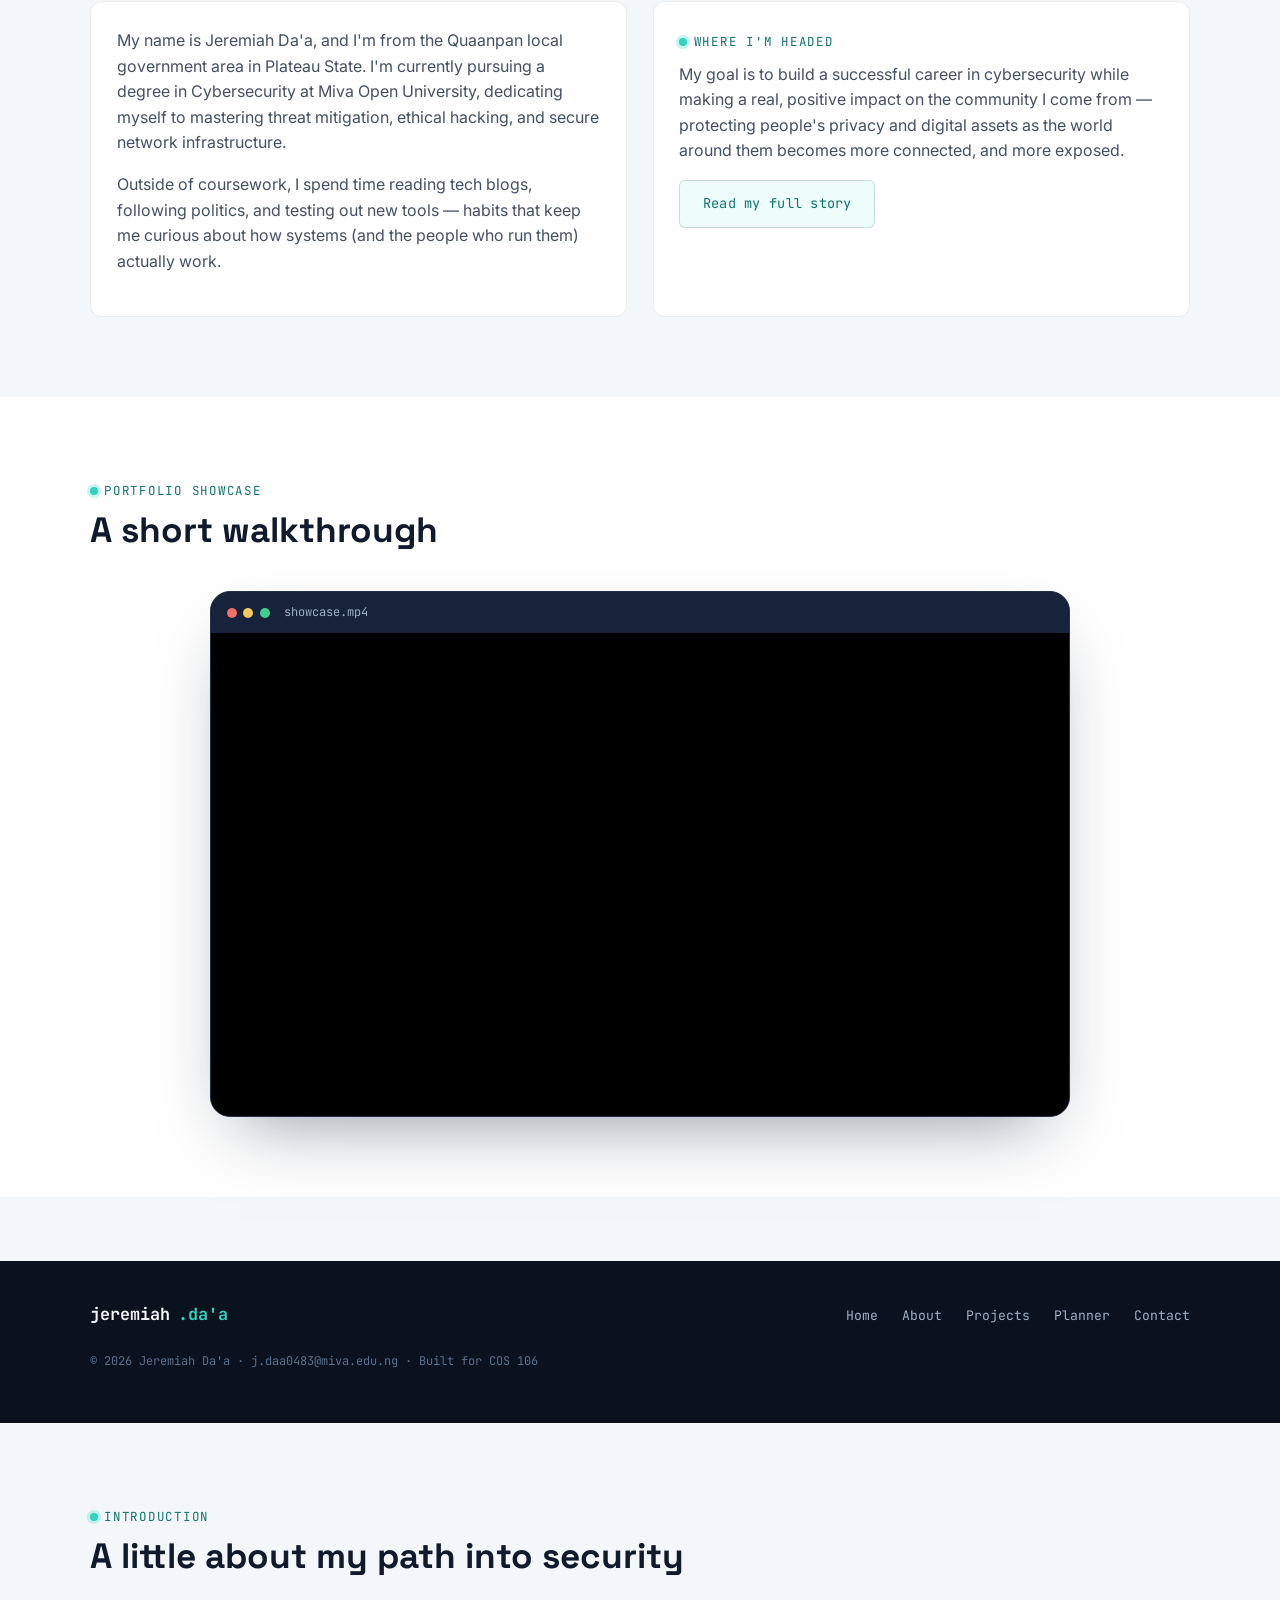
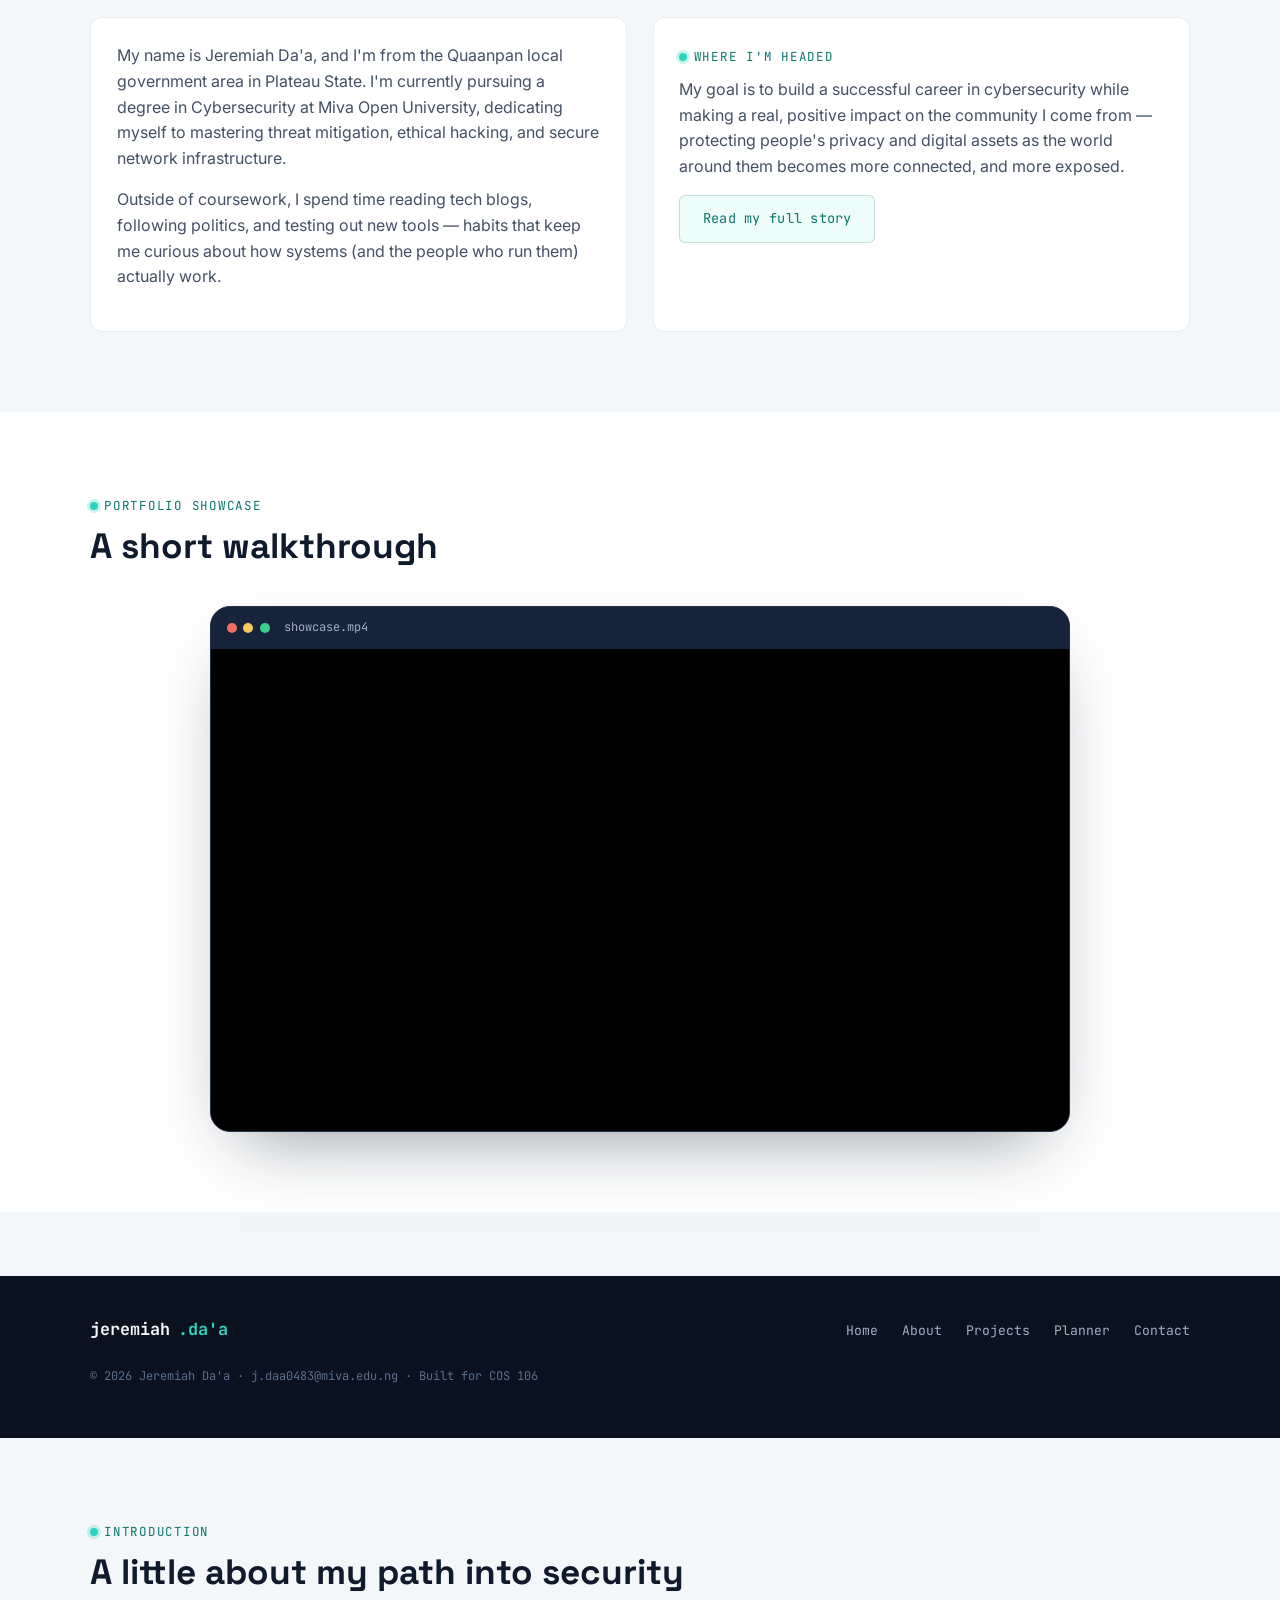
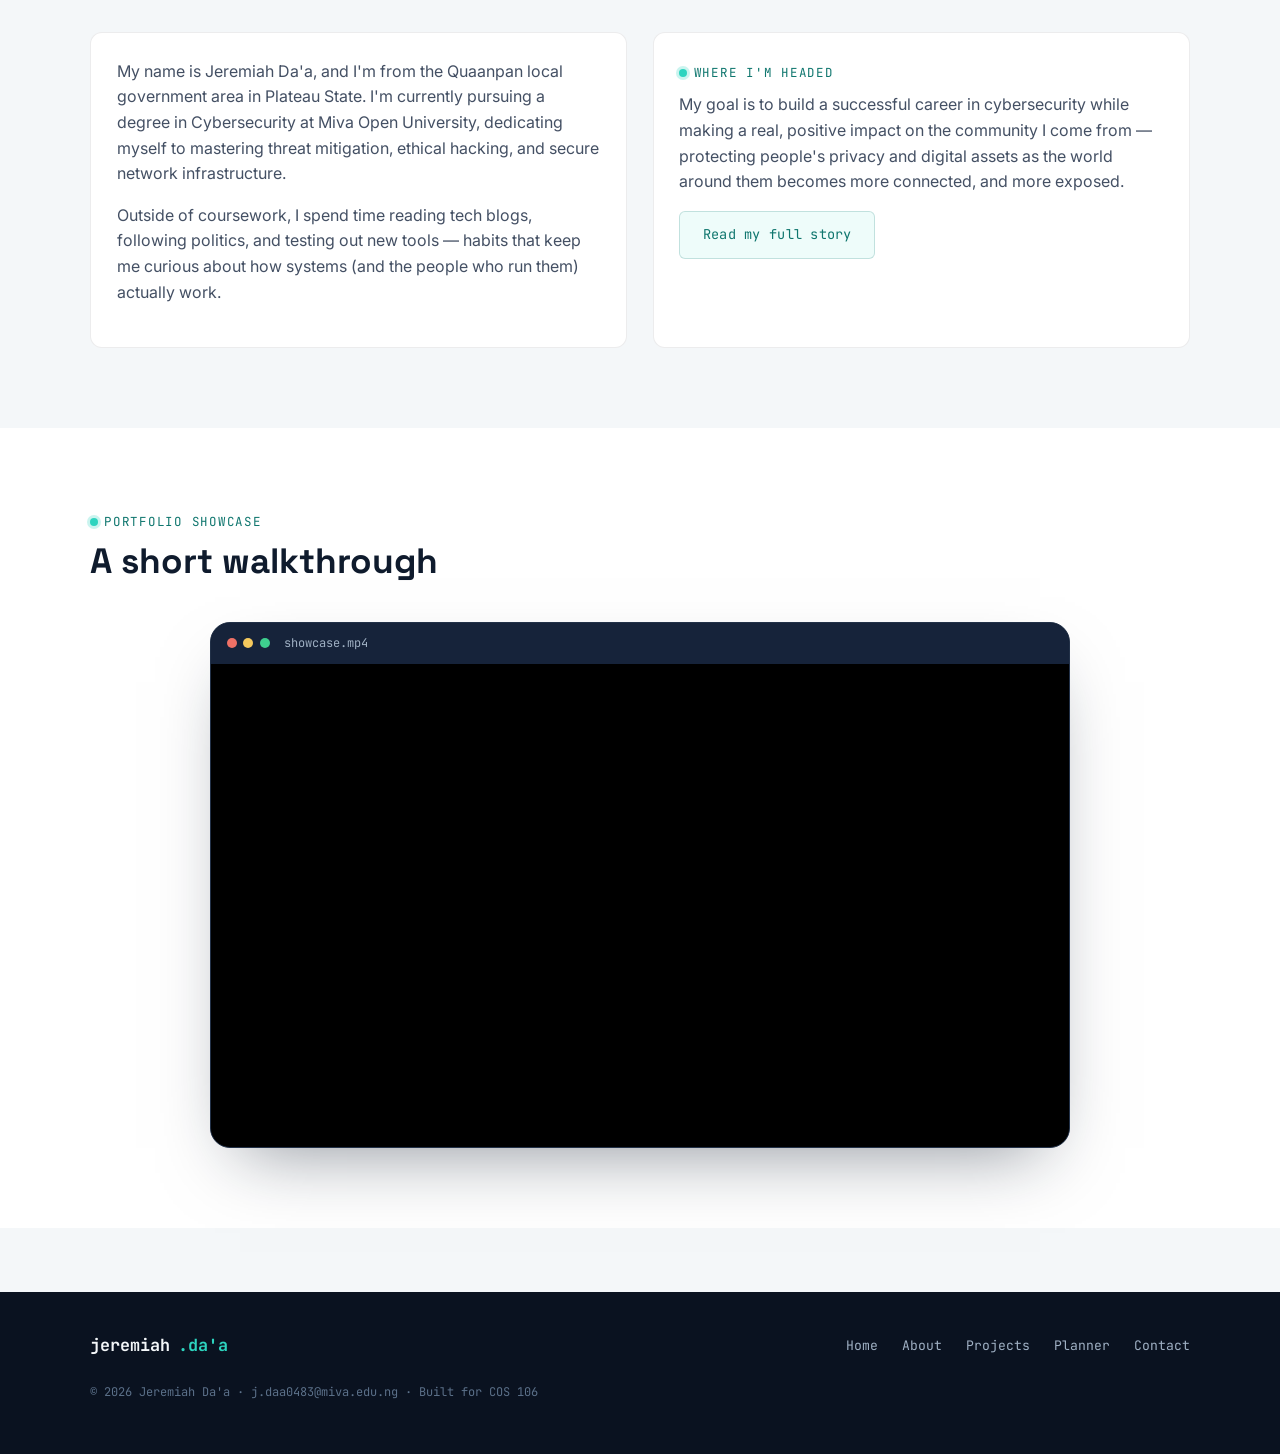
==== commit 2ce86acf: "Enhance image error handling and add introduction content Added fallback class for image loading and" ====
--- a/index.html
+++ b/index.html
@@ -55,7 +55,7 @@
 
         <div>
           <div class="hero-photo-card">
-            <img src="image.jpg" alt="Portrait of Jeremiah Da'a" />
+            <img src="image.jpg" alt="Portrait of Jeremiah Da'a" onerror="this.closest('.hero-photo-card').classList.add('img-fallback')" />
             <div class="photo-badge">
               <span class="photo-badge-icon">&#9737;</span>
               <span class="photo-badge-text">
@@ -188,6 +188,12 @@
   <script src="app.js"></script>
 </body>
 </html>
+          </div>
+        </div>
+      </div>
+    </section>
+
+    <!-- ================= INTRODUCTION ================= -->
     <section class="section">
       <div class="container">
         <div class="section-head">
@@ -269,12 +275,6 @@
   <script src="app.js"></script>
 </body>
 </html>
-          </div>
-        </div>
-      </div>
-    </section>
-
-    <!-- ================= INTRODUCTION ================= -->
     <section class="section">
       <div class="container">
         <div class="section-head">
@@ -530,3 +530,90 @@
   <script src="app.js"></script>
 </body>
 </html>
+          </div>
+        </div>
+      </div>
+    </section>
+
+    <!-- ================= INTRODUCTION ================= -->
+    <section class="section">
+      <div class="container">
+        <div class="section-head">
+          <p class="eyebrow">Introduction</p>
+          <h2>A little about my path into security</h2>
+        </div>
+        <div class="grid-2">
+          <div class="card reveal">
+            <p>
+              My name is Jeremiah Da'a, and I'm from the Quaanpan local government
+              area in Plateau State. I'm currently pursuing a degree in Cybersecurity
+              at Miva Open University, dedicating myself to mastering threat mitigation,
+              ethical hacking, and secure network infrastructure.
+            </p>
+            <p>
+              Outside of coursework, I spend time reading tech blogs, following
+              politics, and testing out new tools — habits that keep me curious
+              about how systems (and the people who run them) actually work.
+            </p>
+          </div>
+          <div class="card reveal">
+            <p class="eyebrow" style="margin-bottom:0.6rem;">Where I'm headed</p>
+            <p>
+              My goal is to build a successful career in cybersecurity while making
+              a real, positive impact on the community I come from — protecting
+              people's privacy and digital assets as the world around them becomes
+              more connected, and more exposed.
+            </p>
+            <a href="about.html" class="btn btn-ghost">Read my full story</a>
+          </div>
+        </div>
+      </div>
+    </section>
+
+    <!-- ================= VIDEO SHOWCASE ================= -->
+    <section class="section section-alt">
+      <div class="container">
+        <div class="section-head">
+          <p class="eyebrow">Portfolio Showcase</p>
+          <h2>A short walkthrough</h2>
+        </div>
+        <div class="media-card reveal">
+          <div class="terminal-bar">
+            <span class="dot dot-r"></span><span class="dot dot-y"></span><span class="dot dot-g"></span>
+            <span class="terminal-title">showcase.mp4</span>
+          </div>
+          <div class="video-wrap">
+            <iframe
+              src="https://www.youtube.com/embed/MuhZuNS15s0"
+              title="Jeremiah Da'a portfolio showcase video"
+              allow="accelerometer; autoplay; clipboard-write; encrypted-media; gyroscope; picture-in-picture"
+              allowfullscreen
+              loading="lazy">
+            </iframe>
+          </div>
+        </div>
+      </div>
+    </section>
+  </main>
+
+  <footer class="site-footer">
+    <div class="container">
+      <div class="footer-grid">
+        <span class="brand">jeremiah<span>.da'a</span></span>
+        <ul class="footer-links">
+          <li><a href="index.html">Home</a></li>
+          <li><a href="about.html">About</a></li>
+          <li><a href="projects.html">Projects</a></li>
+          <li><a href="planner.html">Planner</a></li>
+          <li><a href="contact.html">Contact</a></li>
+        </ul>
+      </div>
+      <p class="footer-fine">© 2026 Jeremiah Da'a · j.daa0483@miva.edu.ng · Built for COS 106</p>
+    </div>
+  </footer>
+
+  <button class="back-to-top" id="backToTop" aria-label="Back to top" type="button">&uarr;</button>
+
+  <script src="app.js"></script>
+</body>
+</html>
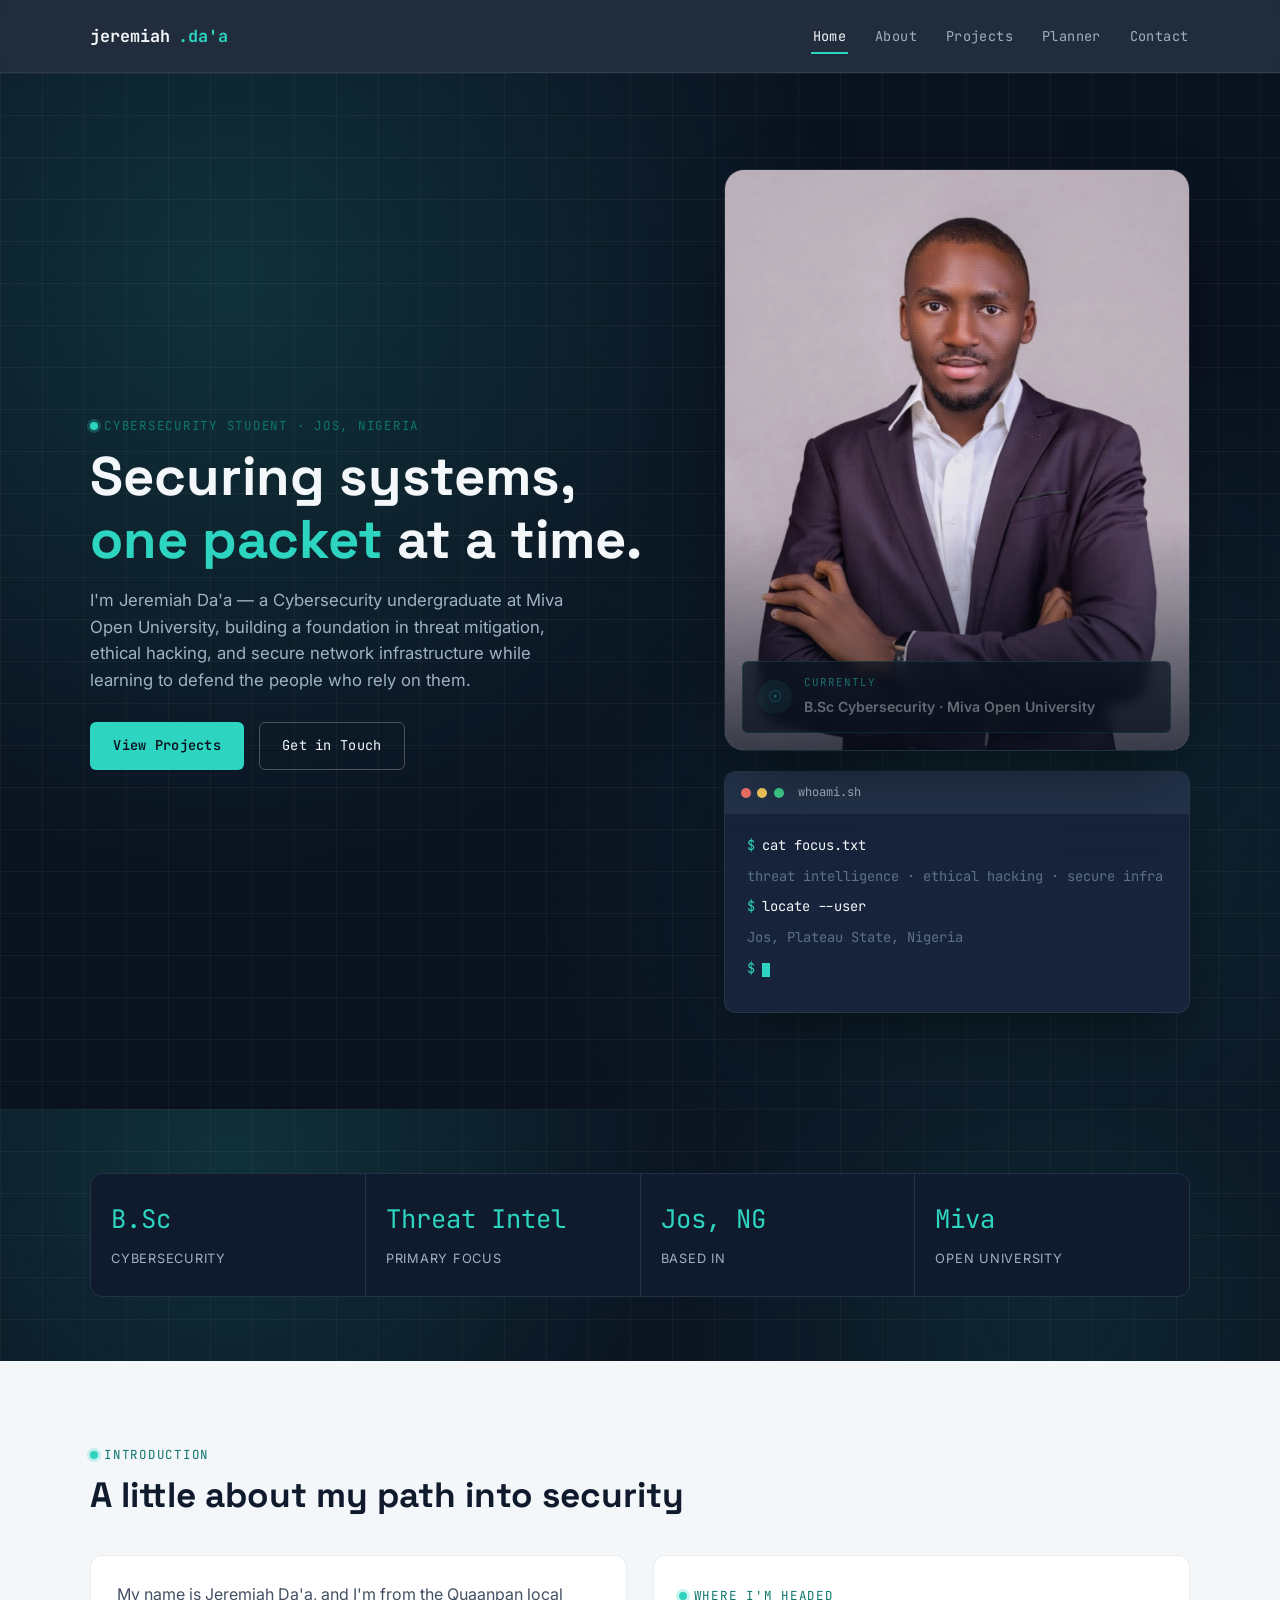
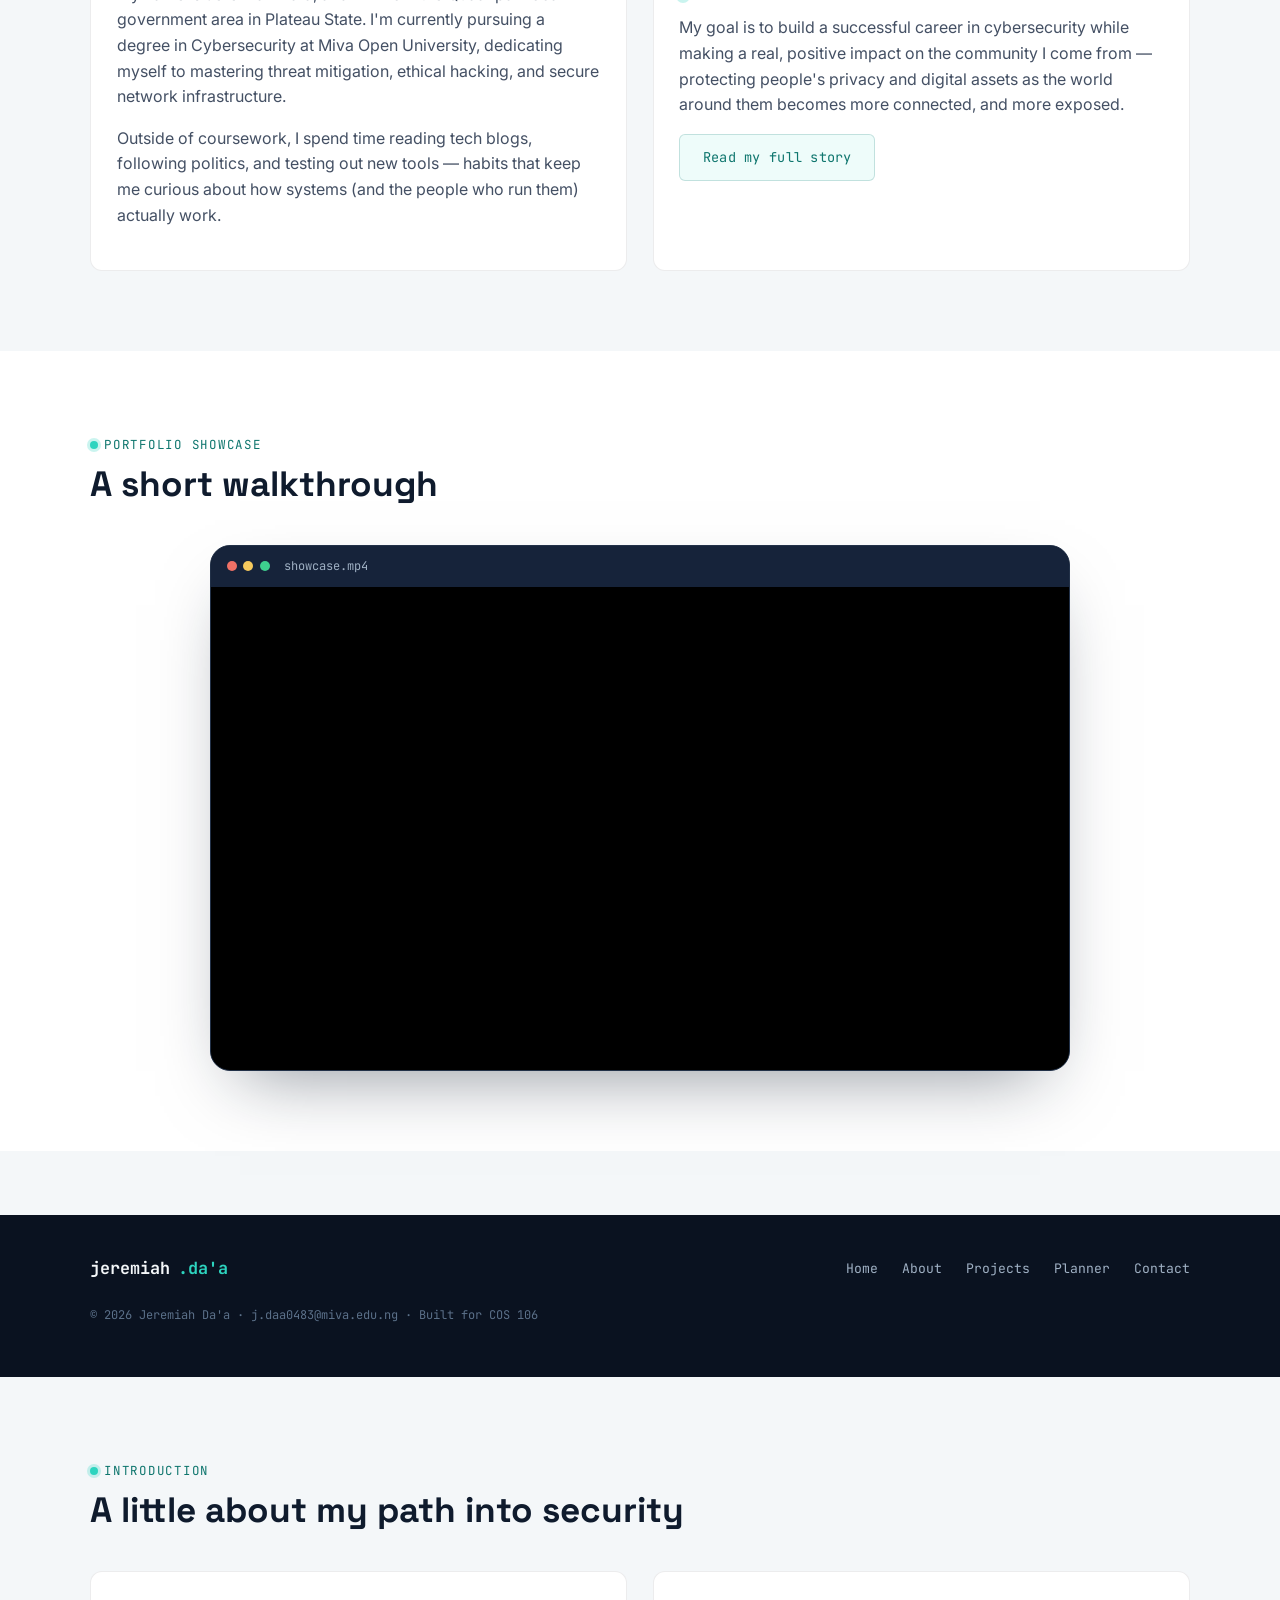
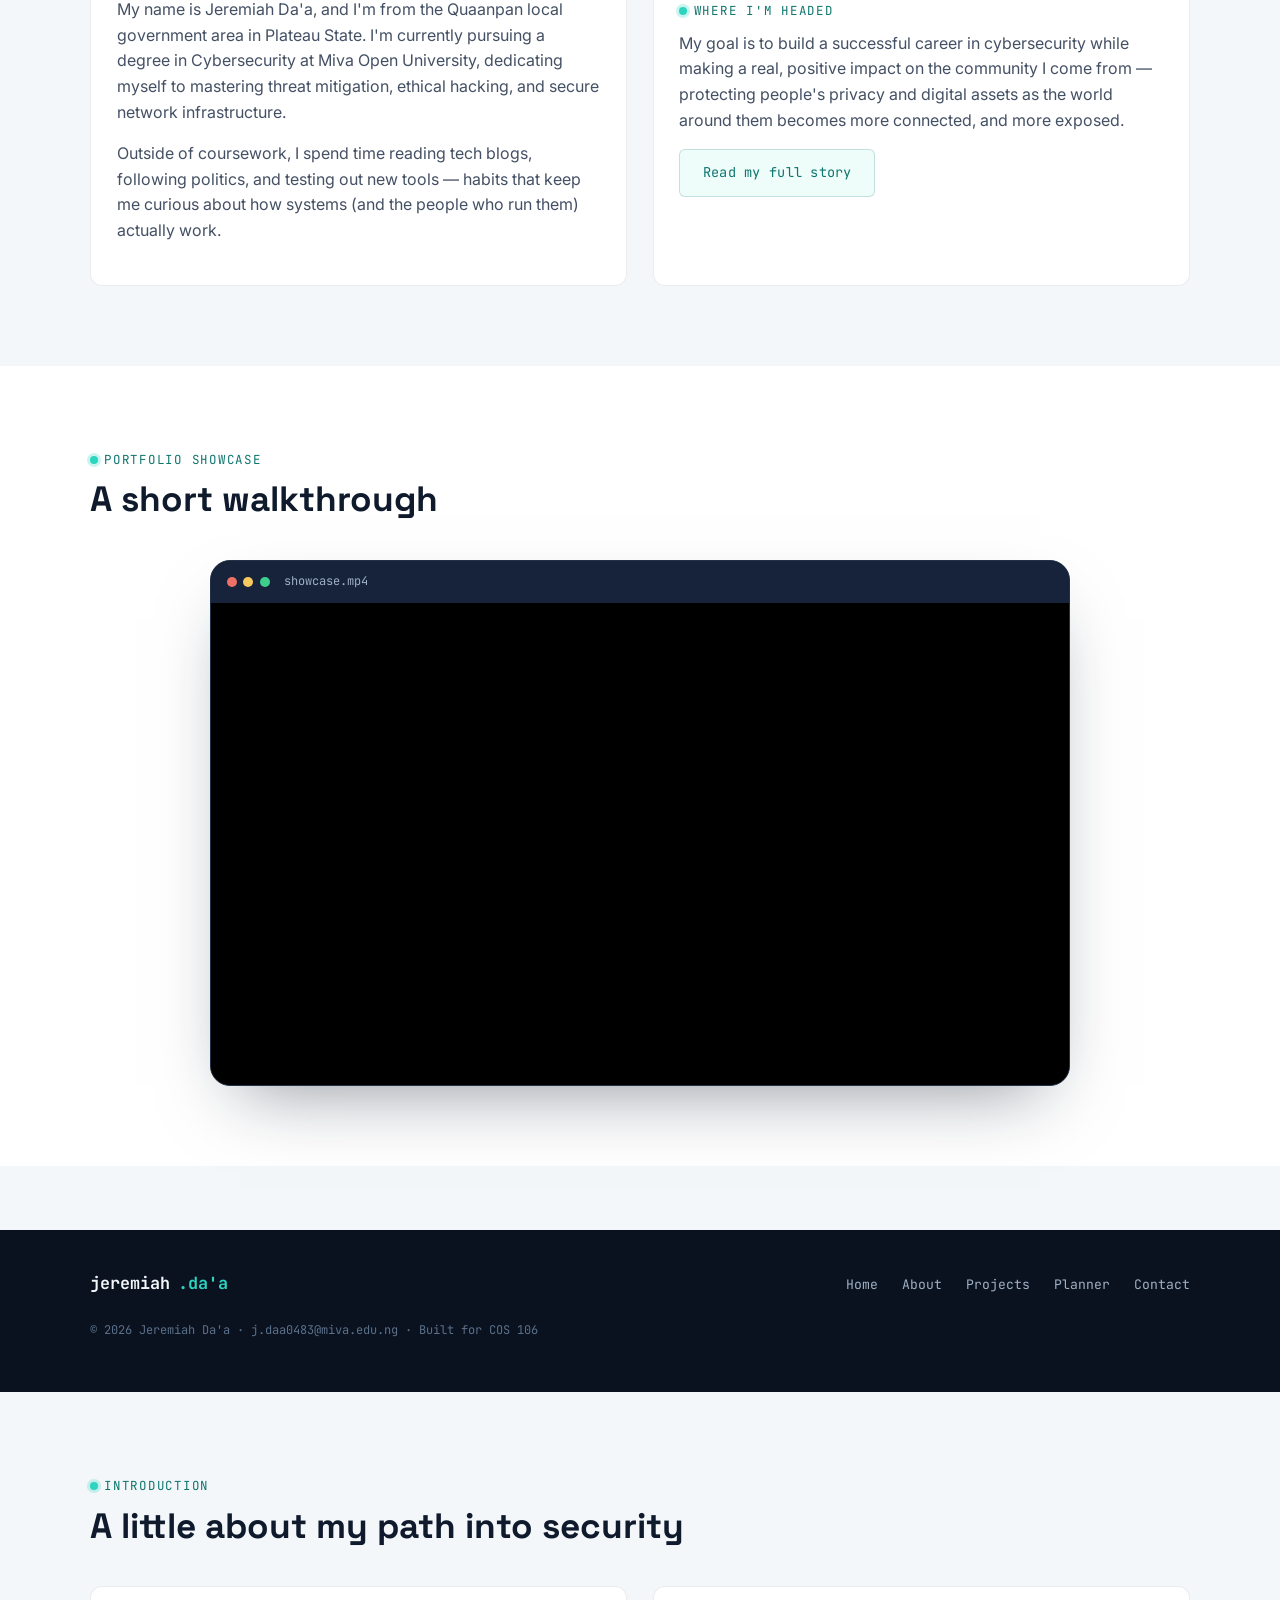
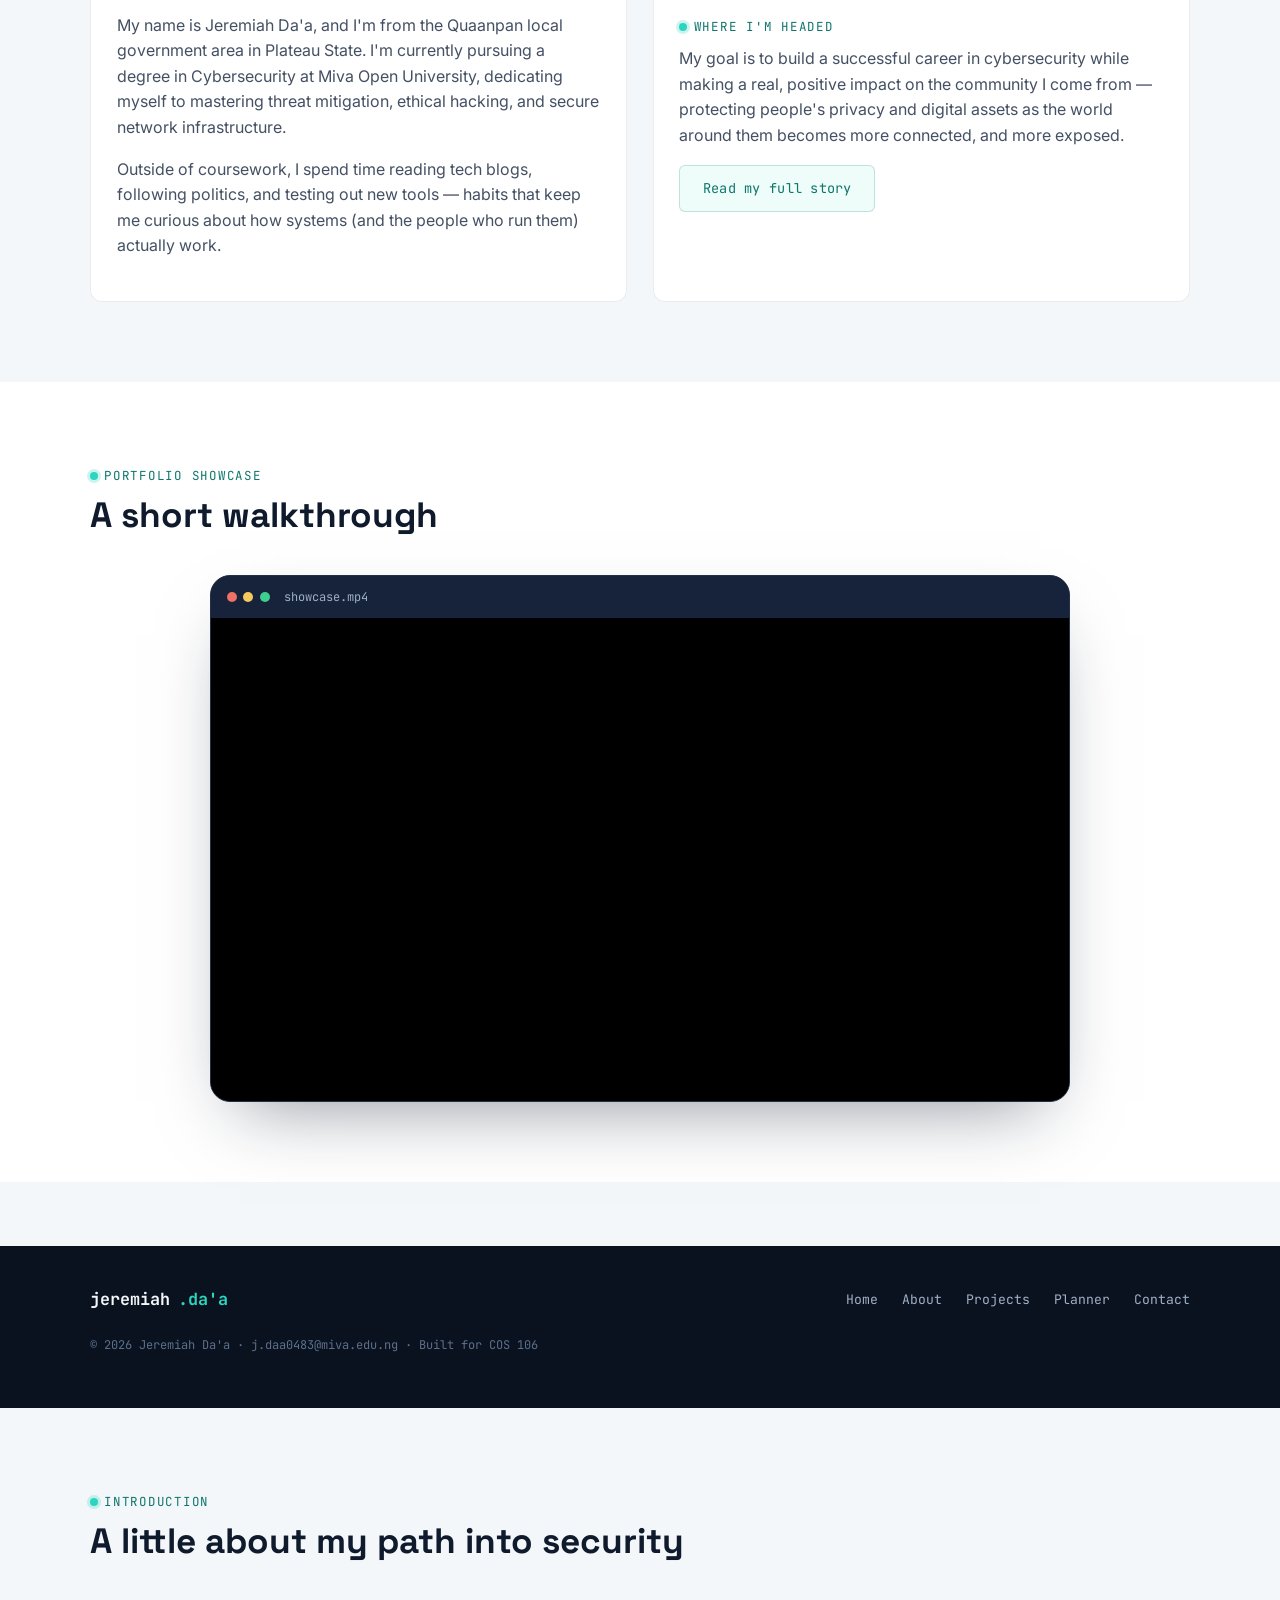
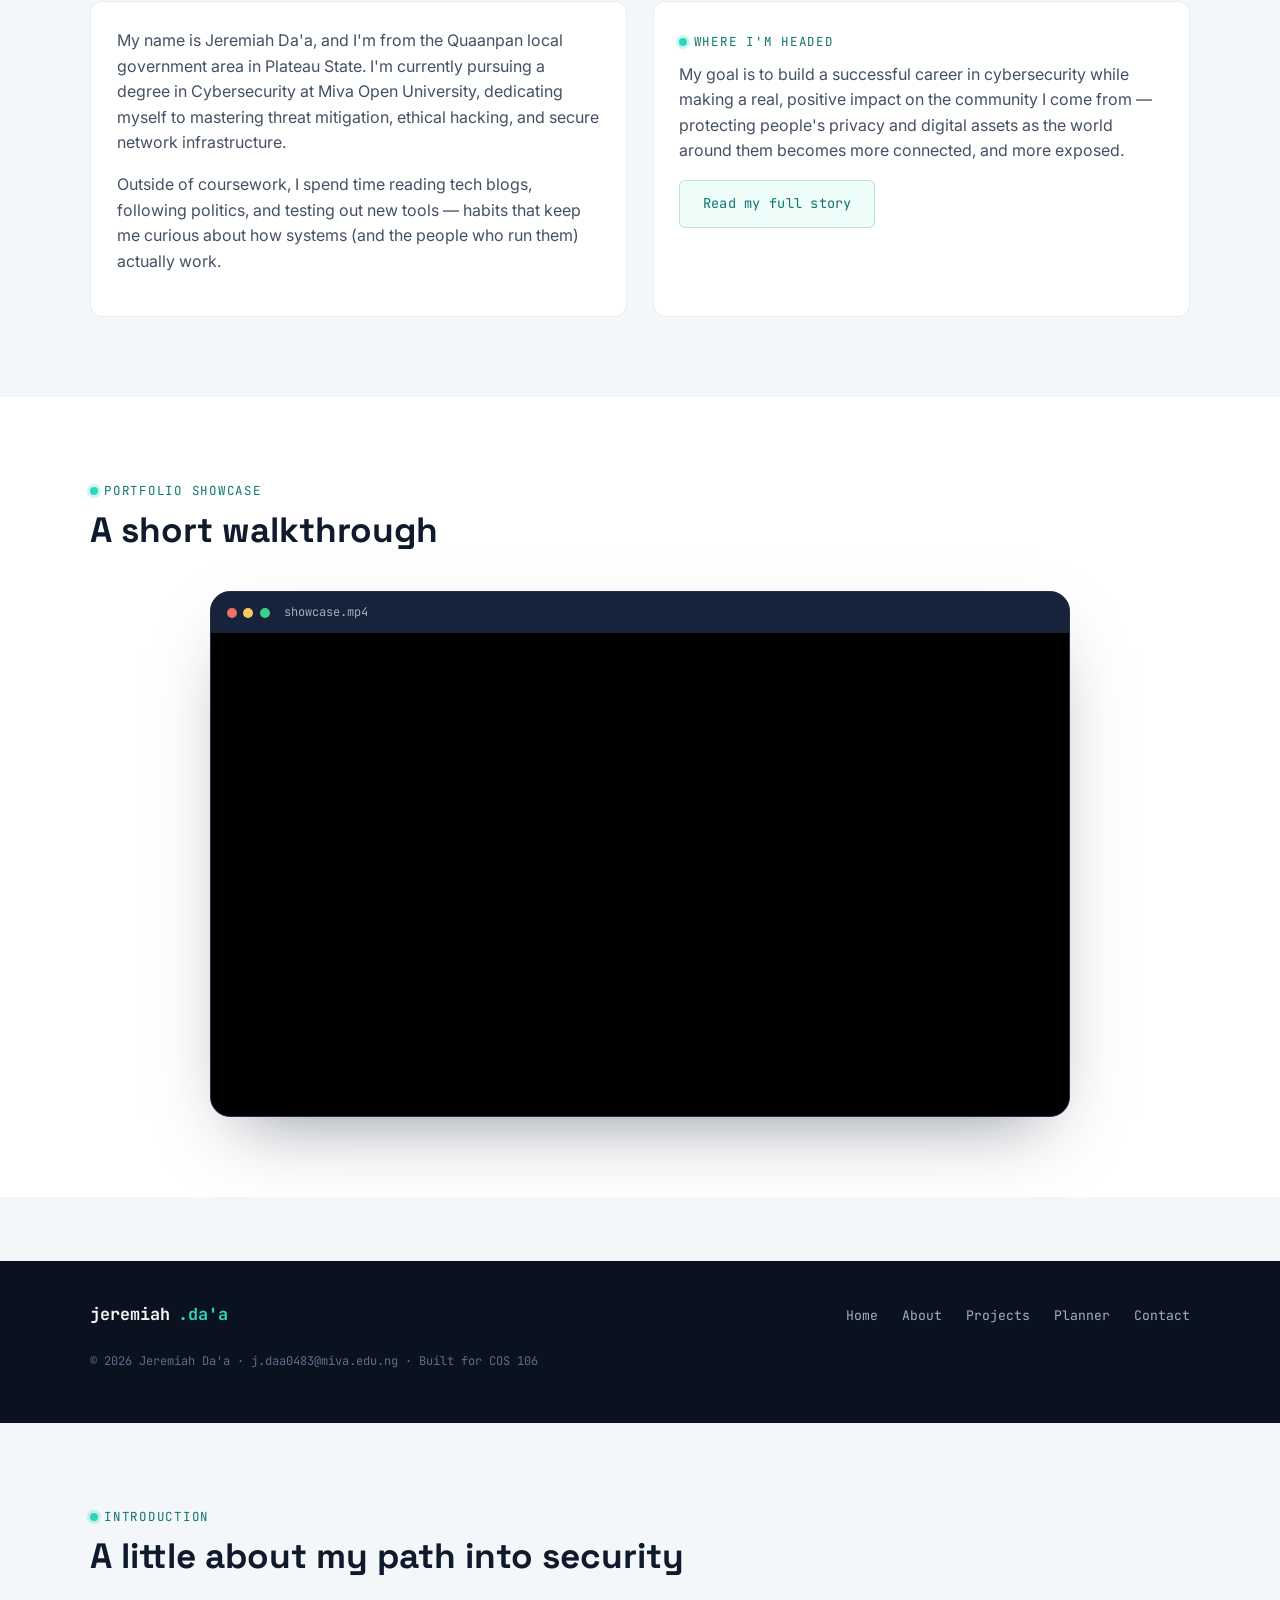
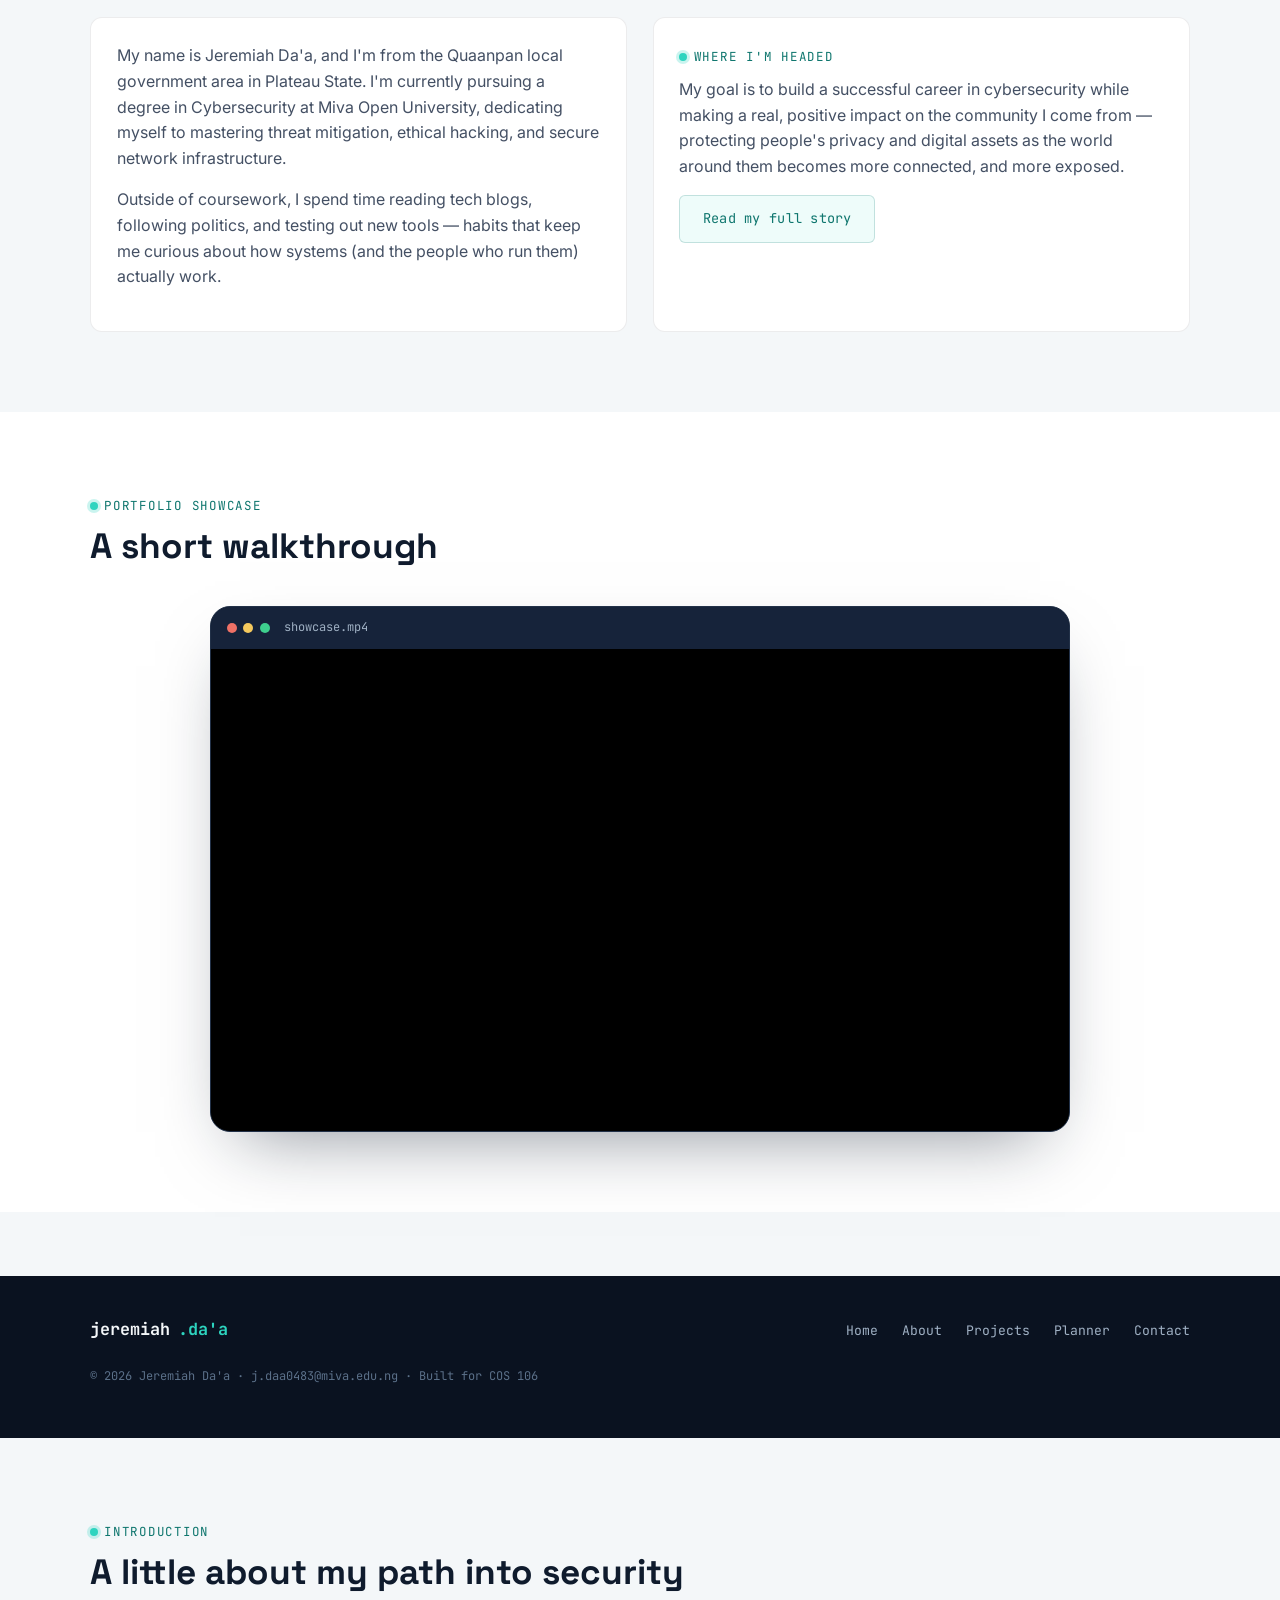
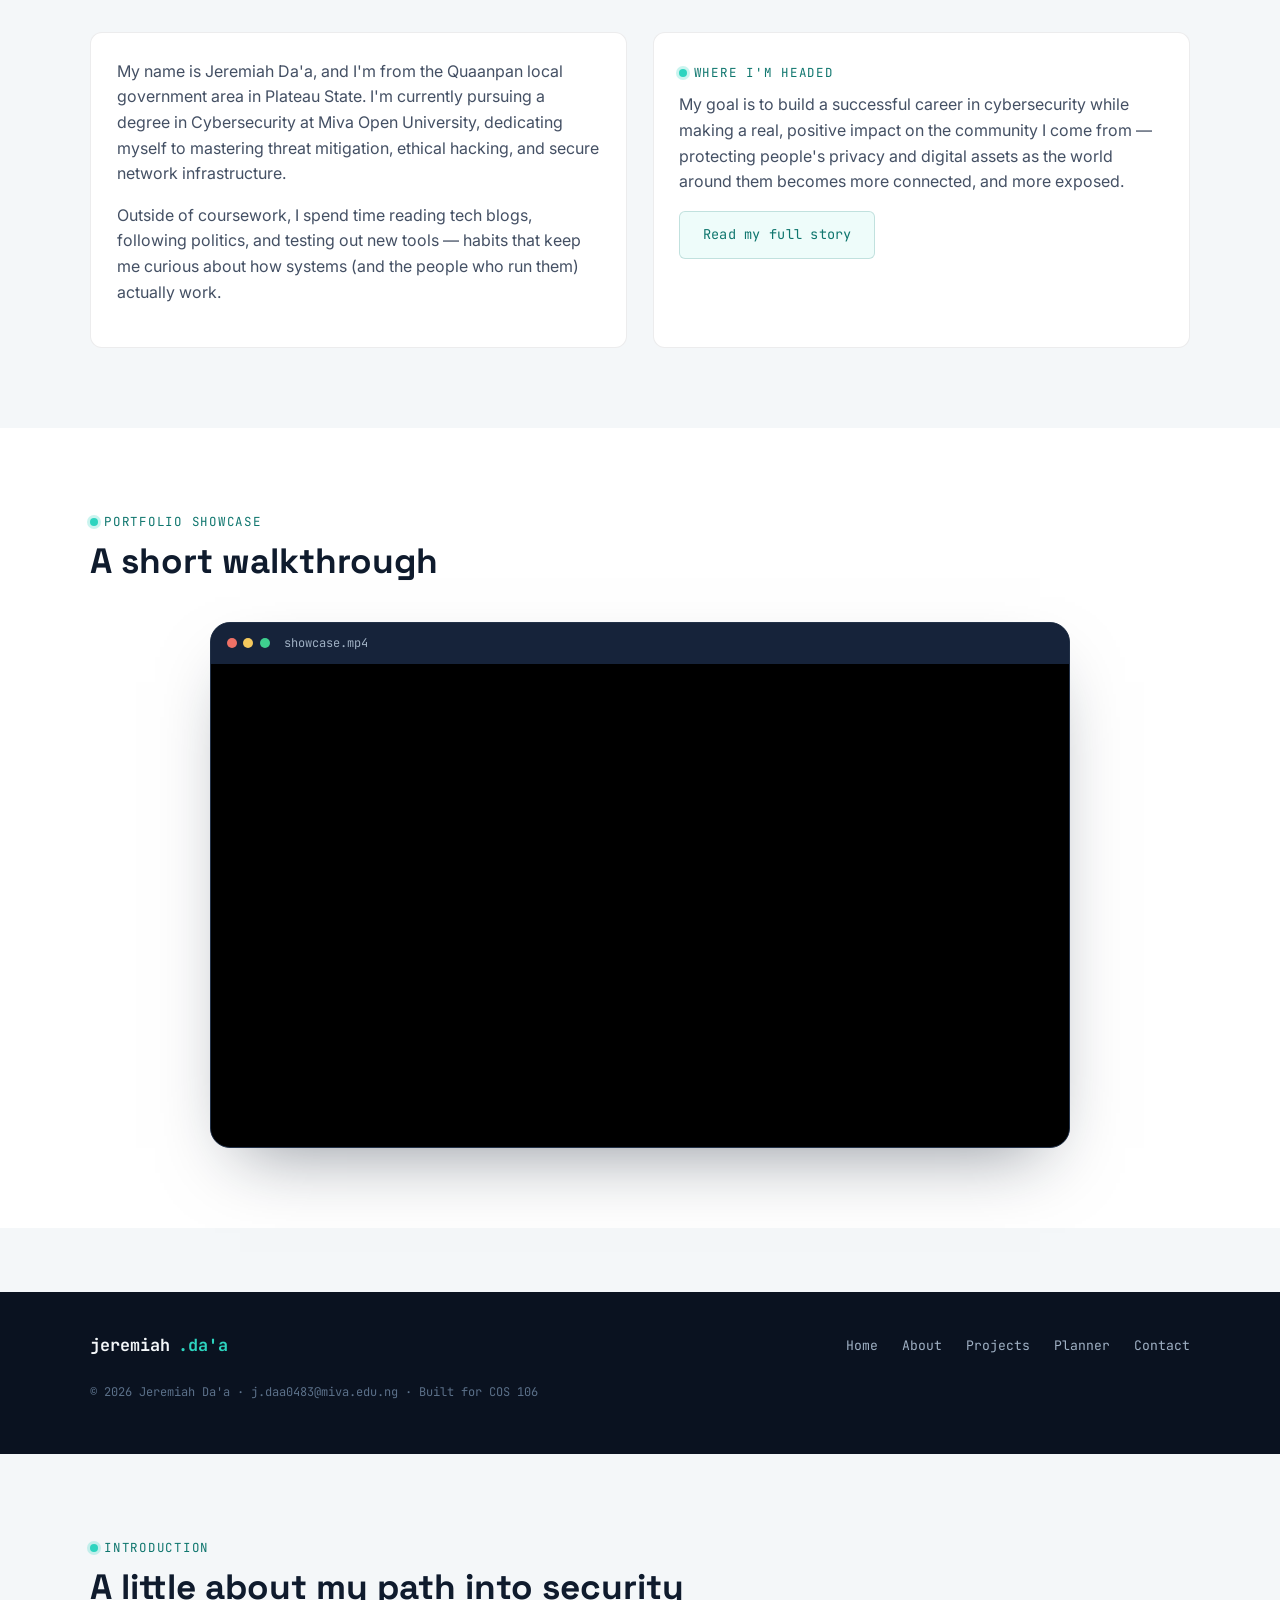
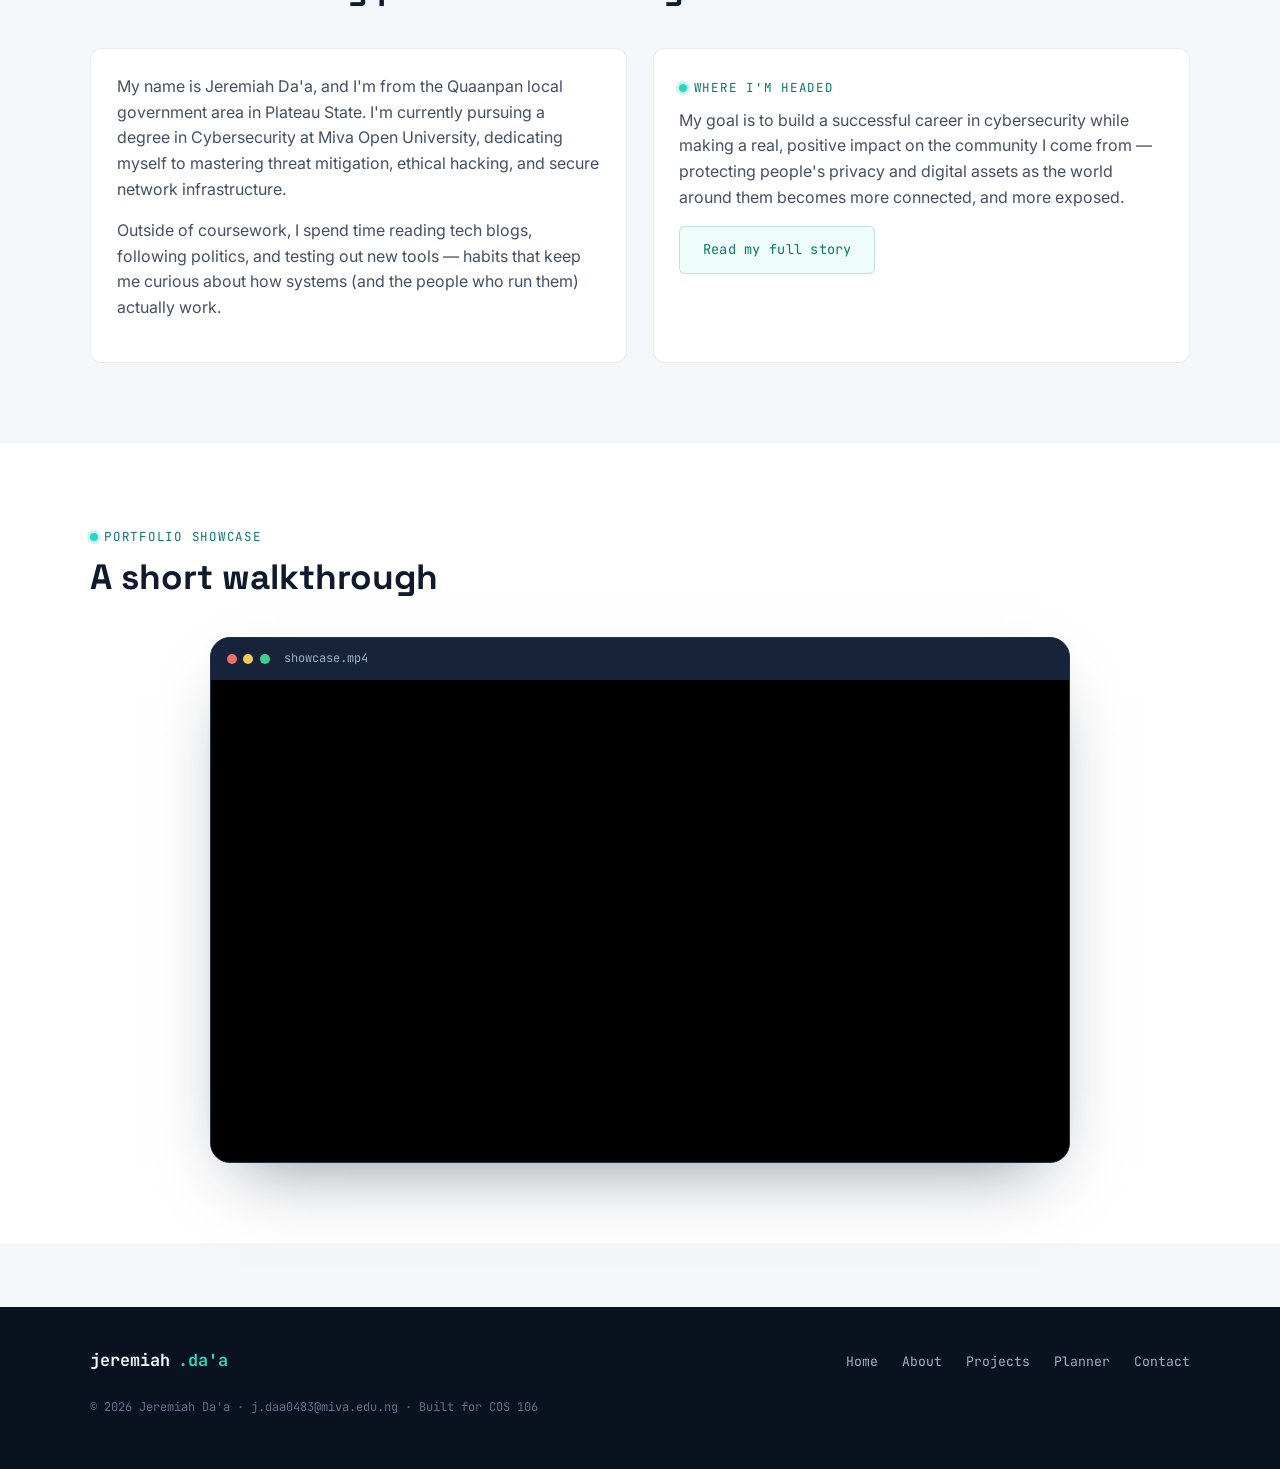
==== commit 12d98cee: "Update index.html" ====
--- a/index.html
+++ b/index.html
@@ -275,6 +275,12 @@
   <script src="app.js"></script>
 </body>
 </html>
+          </div>
+        </div>
+      </div>
+    </section>
+
+    <!-- ================= INTRODUCTION ================= -->
     <section class="section">
       <div class="container">
         <div class="section-head">
@@ -356,12 +362,6 @@
   <script src="app.js"></script>
 </body>
 </html>
-          </div>
-        </div>
-      </div>
-    </section>
-
-    <!-- ================= INTRODUCTION ================= -->
     <section class="section">
       <div class="container">
         <div class="section-head">
@@ -617,3 +617,90 @@
   <script src="app.js"></script>
 </body>
 </html>
+          </div>
+        </div>
+      </div>
+    </section>
+
+    <!-- ================= INTRODUCTION ================= -->
+    <section class="section">
+      <div class="container">
+        <div class="section-head">
+          <p class="eyebrow">Introduction</p>
+          <h2>A little about my path into security</h2>
+        </div>
+        <div class="grid-2">
+          <div class="card reveal">
+            <p>
+              My name is Jeremiah Da'a, and I'm from the Quaanpan local government
+              area in Plateau State. I'm currently pursuing a degree in Cybersecurity
+              at Miva Open University, dedicating myself to mastering threat mitigation,
+              ethical hacking, and secure network infrastructure.
+            </p>
+            <p>
+              Outside of coursework, I spend time reading tech blogs, following
+              politics, and testing out new tools — habits that keep me curious
+              about how systems (and the people who run them) actually work.
+            </p>
+          </div>
+          <div class="card reveal">
+            <p class="eyebrow" style="margin-bottom:0.6rem;">Where I'm headed</p>
+            <p>
+              My goal is to build a successful career in cybersecurity while making
+              a real, positive impact on the community I come from — protecting
+              people's privacy and digital assets as the world around them becomes
+              more connected, and more exposed.
+            </p>
+            <a href="about.html" class="btn btn-ghost">Read my full story</a>
+          </div>
+        </div>
+      </div>
+    </section>
+
+    <!-- ================= VIDEO SHOWCASE ================= -->
+    <section class="section section-alt">
+      <div class="container">
+        <div class="section-head">
+          <p class="eyebrow">Portfolio Showcase</p>
+          <h2>A short walkthrough</h2>
+        </div>
+        <div class="media-card reveal">
+          <div class="terminal-bar">
+            <span class="dot dot-r"></span><span class="dot dot-y"></span><span class="dot dot-g"></span>
+            <span class="terminal-title">showcase.mp4</span>
+          </div>
+          <div class="video-wrap">
+            <iframe
+              src="https://www.youtube.com/embed/MuhZuNS15s0"
+              title="Jeremiah Da'a portfolio showcase video"
+              allow="accelerometer; autoplay; clipboard-write; encrypted-media; gyroscope; picture-in-picture"
+              allowfullscreen
+              loading="lazy">
+            </iframe>
+          </div>
+        </div>
+      </div>
+    </section>
+  </main>
+
+  <footer class="site-footer">
+    <div class="container">
+      <div class="footer-grid">
+        <span class="brand">jeremiah<span>.da'a</span></span>
+        <ul class="footer-links">
+          <li><a href="index.html">Home</a></li>
+          <li><a href="about.html">About</a></li>
+          <li><a href="projects.html">Projects</a></li>
+          <li><a href="planner.html">Planner</a></li>
+          <li><a href="contact.html">Contact</a></li>
+        </ul>
+      </div>
+      <p class="footer-fine">© 2026 Jeremiah Da'a · j.daa0483@miva.edu.ng · Built for COS 106</p>
+    </div>
+  </footer>
+
+  <button class="back-to-top" id="backToTop" aria-label="Back to top" type="button">&uarr;</button>
+
+  <script src="app.js"></script>
+</body>
+</html>
--- a/style.css
+++ b/style.css
@@ -77,9 +77,16 @@
    Scroll-reveal (IntersectionObserver driven, see app.js)
    ========================================================================= */
 .reveal {
+  opacity: 1;
+  transform: none;
+  transition: opacity 0.6s var(--ease), transform 0.6s var(--ease);
+}
+/* JS adds this class right before it starts observing an element — if JS
+   never runs (blocked, fails to load, errors out), .reveal has no
+   .reveal-pending sibling class and stays visible via the rule above. */
+.reveal.reveal-pending {
   opacity: 0;
   transform: translateY(22px);
-  transition: opacity 0.6s var(--ease), transform 0.6s var(--ease);
 }
 .reveal.is-visible {
   opacity: 1;
@@ -331,6 +338,7 @@
 .btn-danger { background: transparent; color: var(--danger); border-color: rgba(239,113,102,0.35); }
 .btn-danger:hover { background: rgba(239,113,102,0.1); }
 .btn:disabled { opacity: 0.5; cursor: not-allowed; }
+.btn[aria-disabled="true"] { opacity: 0.5; cursor: not-allowed; pointer-events: none; }
 
 /* =========================================================================
    Hero (terminal-card signature element)
@@ -429,6 +437,37 @@
   color: var(--off-white);
   font-size: 0.88rem;
   font-weight: 600;
+}
+
+/* --- Graceful fallback if a portrait or project image fails to load --- */
+.hero-photo-card.img-fallback img,
+.project-thumb.img-fallback img { display: none; }
+.hero-photo-card.img-fallback {
+  aspect-ratio: 4 / 5;
+  background: linear-gradient(160deg, var(--slate-800), var(--slate-900));
+  display: flex;
+  align-items: center;
+  justify-content: center;
+}
+.hero-photo-card.img-fallback::before {
+  content: "JD";
+  font-family: var(--font-display);
+  font-size: 3.5rem;
+  font-weight: 700;
+  color: var(--teal);
+  opacity: 0.5;
+}
+.project-thumb.img-fallback {
+  display: flex;
+  align-items: center;
+  justify-content: center;
+  background: linear-gradient(160deg, var(--slate-800), var(--slate-900));
+}
+.project-thumb.img-fallback::before {
+  content: "◈";
+  font-size: 2.5rem;
+  color: var(--teal);
+  opacity: 0.5;
 }
 
 /* terminal card */
@@ -1027,6 +1066,7 @@
 .btn-danger { background: transparent; color: var(--danger); border-color: rgba(239,113,102,0.35); }
 .btn-danger:hover { background: rgba(239,113,102,0.1); }
 .btn:disabled { opacity: 0.5; cursor: not-allowed; }
+.btn[aria-disabled="true"] { opacity: 0.5; cursor: not-allowed; pointer-events: none; }
 
 /* =========================================================================
    Hero (terminal-card signature element)
@@ -1125,6 +1165,37 @@
   color: var(--off-white);
   font-size: 0.88rem;
   font-weight: 600;
+}
+
+/* --- Graceful fallback if a portrait or project image fails to load --- */
+.hero-photo-card.img-fallback img,
+.project-thumb.img-fallback img { display: none; }
+.hero-photo-card.img-fallback {
+  aspect-ratio: 4 / 5;
+  background: linear-gradient(160deg, var(--slate-800), var(--slate-900));
+  display: flex;
+  align-items: center;
+  justify-content: center;
+}
+.hero-photo-card.img-fallback::before {
+  content: "JD";
+  font-family: var(--font-display);
+  font-size: 3.5rem;
+  font-weight: 700;
+  color: var(--teal);
+  opacity: 0.5;
+}
+.project-thumb.img-fallback {
+  display: flex;
+  align-items: center;
+  justify-content: center;
+  background: linear-gradient(160deg, var(--slate-800), var(--slate-900));
+}
+.project-thumb.img-fallback::before {
+  content: "◈";
+  font-size: 2.5rem;
+  color: var(--teal);
+  opacity: 0.5;
 }
 
 /* terminal card */
@@ -1493,6 +1564,68 @@
   clip: rect(0,0,0,0); white-space: nowrap; border: 0; padding: 0; margin: -1px;
 }
 .mt-lg { margin-top: 2.5rem; }
+
+/* =========================================================================
+   Back to top
+   ========================================================================= */
+.back-to-top {
+  position: fixed;
+  right: 1.25rem;
+  bottom: 1.25rem;
+  width: 46px;
+  height: 46px;
+  border-radius: 50%;
+  background: var(--slate-900);
+  color: var(--teal);
+  border: 1px solid rgba(45,212,191,0.35);
+  display: flex;
+  align-items: center;
+  justify-content: center;
+  cursor: pointer;
+  font-family: var(--font-mono);
+  font-size: 1.1rem;
+  box-shadow: 0 12px 30px -10px rgba(0,0,0,0.5);
+  opacity: 0;
+  transform: translateY(12px);
+  pointer-events: none;
+  transition: opacity 0.25s var(--ease), transform 0.25s var(--ease), background 0.2s var(--ease);
+  z-index: 150;
+}
+.back-to-top.is-visible {
+  opacity: 1;
+  transform: translateY(0);
+  pointer-events: auto;
+}
+.back-to-top:hover { background: var(--slate-800); }
+
+.container {
+  width: 100%;
+  max-width: var(--maxw);
+  margin-inline: auto;
+  padding-inline: clamp(1.25rem, 4vw, 2.5rem);
+}
+
+.eyebrow {
+  font-family: var(--font-mono);
+  font-size: 0.78rem;
+  letter-spacing: 0.14em;
+  text-transform: uppercase;
+  color: var(--teal-dim);
+  display: inline-flex;
+  align-items: center;
+  gap: 0.5em;
+  margin-bottom: 0.75em;
+}
+.eyebrow::before {
+  content: "";
+  width: 8px;
+  height: 8px;
+  border-radius: 50%;
+  background: var(--teal);
+  box-shadow: 0 0 0 3px rgba(45, 212, 191, 0.25);
+}
+
+/* =========================================================================
    Background scan / node texture — signature motif, used sparingly
    ========================================================================= */
 .scan-bg {
@@ -1504,6 +1637,11 @@
     linear-gradient(rgba(255,255,255,0.035) 1px, transparent 1px),
     linear-gradient(90deg, rgba(255,255,255,0.035) 1px, transparent 1px);
   background-size: auto, auto, 42px 42px, 42px 42px;
+  animation: drift 22s ease-in-out infinite alternate;
+}
+@keyframes drift {
+  0%   { background-position: 0% 0%, 100% 100%, 0 0, 0 0; }
+  100% { background-position: 4% 6%, 94% 92%, 12px 10px, 12px 10px; }
 }
 .scan-bg::after {
   content: "";
@@ -1831,7 +1969,9 @@
   background: var(--slate-900);
   padding: 1.6rem 1.25rem;
   color: var(--off-white);
-}
+  transition: background 0.25s var(--ease);
+}
+.stat-cell:hover { background: var(--slate-800); }
 .stat-cell .num {
   font-family: var(--font-mono);
   font-size: 1.6rem;
@@ -1888,9 +2028,13 @@
   border: 1px solid rgba(16, 24, 35, 0.08);
   border-radius: var(--radius-md);
   padding: 1.6rem;
-  transition: transform 0.2s var(--ease), box-shadow 0.2s var(--ease);
-}
-.card:hover { transform: translateY(-3px); box-shadow: 0 16px 40px -18px rgba(16,24,35,0.22); }
+  transition: transform 0.25s var(--ease), box-shadow 0.25s var(--ease), border-color 0.25s var(--ease);
+}
+.card:hover {
+  transform: translateY(-4px);
+  box-shadow: 0 20px 45px -20px rgba(15,118,110,0.35);
+  border-color: rgba(45,212,191,0.35);
+}
 
 .grid-3 {
   display: grid;
@@ -2006,7 +2150,8 @@
    ========================================================================= */
 .project-card { display: flex; flex-direction: column; padding: 0; overflow: hidden; }
 .project-thumb { aspect-ratio: 16/10; overflow: hidden; background: var(--slate-900); }
-.project-thumb img { width: 100%; height: 100%; object-fit: cover; opacity: 0.92; }
+.project-thumb img { width: 100%; height: 100%; object-fit: cover; opacity: 0.92; transition: transform 0.5s var(--ease), opacity 0.3s var(--ease); }
+.project-card:hover .project-thumb img { transform: scale(1.06); opacity: 1; }
 .project-body { padding: 1.5rem; display: flex; flex-direction: column; gap: 0.85rem; flex: 1; }
 .project-tag { font-family: var(--font-mono); font-size: 0.72rem; color: var(--teal-dim); text-transform: uppercase; letter-spacing: 0.05em; }
 .project-feats li { position: relative; padding-left: 1.3rem; font-size: 0.92rem; color: var(--ink-soft); margin-bottom: 0.4rem; }
@@ -2115,6 +2260,68 @@
   clip: rect(0,0,0,0); white-space: nowrap; border: 0; padding: 0; margin: -1px;
 }
 .mt-lg { margin-top: 2.5rem; }
+
+/* =========================================================================
+   Back to top
+   ========================================================================= */
+.back-to-top {
+  position: fixed;
+  right: 1.25rem;
+  bottom: 1.25rem;
+  width: 46px;
+  height: 46px;
+  border-radius: 50%;
+  background: var(--slate-900);
+  color: var(--teal);
+  border: 1px solid rgba(45,212,191,0.35);
+  display: flex;
+  align-items: center;
+  justify-content: center;
+  cursor: pointer;
+  font-family: var(--font-mono);
+  font-size: 1.1rem;
+  box-shadow: 0 12px 30px -10px rgba(0,0,0,0.5);
+  opacity: 0;
+  transform: translateY(12px);
+  pointer-events: none;
+  transition: opacity 0.25s var(--ease), transform 0.25s var(--ease), background 0.2s var(--ease);
+  z-index: 150;
+}
+.back-to-top.is-visible {
+  opacity: 1;
+  transform: translateY(0);
+  pointer-events: auto;
+}
+.back-to-top:hover { background: var(--slate-800); }
+
+.container {
+  width: 100%;
+  max-width: var(--maxw);
+  margin-inline: auto;
+  padding-inline: clamp(1.25rem, 4vw, 2.5rem);
+}
+
+.eyebrow {
+  font-family: var(--font-mono);
+  font-size: 0.78rem;
+  letter-spacing: 0.14em;
+  text-transform: uppercase;
+  color: var(--teal-dim);
+  display: inline-flex;
+  align-items: center;
+  gap: 0.5em;
+  margin-bottom: 0.75em;
+}
+.eyebrow::before {
+  content: "";
+  width: 8px;
+  height: 8px;
+  border-radius: 50%;
+  background: var(--teal);
+  box-shadow: 0 0 0 3px rgba(45, 212, 191, 0.25);
+}
+
+/* =========================================================================
    Background scan / node texture — signature motif, used sparingly
    ========================================================================= */
 .scan-bg {
@@ -2126,6 +2333,11 @@
     linear-gradient(rgba(255,255,255,0.035) 1px, transparent 1px),
     linear-gradient(90deg, rgba(255,255,255,0.035) 1px, transparent 1px);
   background-size: auto, auto, 42px 42px, 42px 42px;
+  animation: drift 22s ease-in-out infinite alternate;
+}
+@keyframes drift {
+  0%   { background-position: 0% 0%, 100% 100%, 0 0, 0 0; }
+  100% { background-position: 4% 6%, 94% 92%, 12px 10px, 12px 10px; }
 }
 .scan-bg::after {
   content: "";
@@ -2316,6 +2528,68 @@
   margin-top: 1.75rem;
 }
 
+/* large hero portrait with overlay badge */
+.hero-photo-card {
+  position: relative;
+  border-radius: var(--radius-lg);
+  overflow: hidden;
+  box-shadow: 0 30px 70px -25px rgba(0,0,0,0.65);
+  border: 1px solid rgba(255,255,255,0.08);
+}
+.hero-photo-card img {
+  width: 100%;
+  aspect-ratio: 4 / 5;
+  object-fit: cover;
+  display: block;
+}
+.hero-photo-card::after {
+  content: "";
+  position: absolute;
+  inset: 0;
+  background: linear-gradient(to top, rgba(10,18,32,0.75) 0%, rgba(10,18,32,0.05) 40%);
+  pointer-events: none;
+}
+.photo-badge {
+  position: absolute;
+  left: 1.1rem;
+  bottom: 1.1rem;
+  right: 1.1rem;
+  display: flex;
+  align-items: center;
+  gap: 0.75rem;
+  background: rgba(10, 18, 32, 0.72);
+  backdrop-filter: blur(6px);
+  border: 1px solid rgba(45, 212, 191, 0.3);
+  border-radius: var(--radius-sm);
+  padding: 0.75rem 0.9rem;
+}
+.photo-badge-icon {
+  width: 34px;
+  height: 34px;
+  border-radius: 50%;
+  background: rgba(45, 212, 191, 0.16);
+  color: var(--teal);
+  display: flex;
+  align-items: center;
+  justify-content: center;
+  flex-shrink: 0;
+  font-size: 1rem;
+}
+.photo-badge-text .eyebrow-tiny {
+  font-family: var(--font-mono);
+  font-size: 0.68rem;
+  letter-spacing: 0.1em;
+  text-transform: uppercase;
+  color: var(--teal);
+  display: block;
+  margin-bottom: 0.15rem;
+}
+.photo-badge-text strong {
+  color: var(--off-white);
+  font-size: 0.88rem;
+  font-weight: 600;
+}
+
 /* terminal card */
 .terminal {
   background: var(--slate-800);
@@ -2391,7 +2665,9 @@
   background: var(--slate-900);
   padding: 1.6rem 1.25rem;
   color: var(--off-white);
-}
+  transition: background 0.25s var(--ease);
+}
+.stat-cell:hover { background: var(--slate-800); }
 .stat-cell .num {
   font-family: var(--font-mono);
   font-size: 1.6rem;
@@ -2448,9 +2724,13 @@
   border: 1px solid rgba(16, 24, 35, 0.08);
   border-radius: var(--radius-md);
   padding: 1.6rem;
-  transition: transform 0.2s var(--ease), box-shadow 0.2s var(--ease);
-}
-.card:hover { transform: translateY(-3px); box-shadow: 0 16px 40px -18px rgba(16,24,35,0.22); }
+  transition: transform 0.25s var(--ease), box-shadow 0.25s var(--ease), border-color 0.25s var(--ease);
+}
+.card:hover {
+  transform: translateY(-4px);
+  box-shadow: 0 20px 45px -20px rgba(15,118,110,0.35);
+  border-color: rgba(45,212,191,0.35);
+}
 
 .grid-3 {
   display: grid;
@@ -2566,7 +2846,8 @@
    ========================================================================= */
 .project-card { display: flex; flex-direction: column; padding: 0; overflow: hidden; }
 .project-thumb { aspect-ratio: 16/10; overflow: hidden; background: var(--slate-900); }
-.project-thumb img { width: 100%; height: 100%; object-fit: cover; opacity: 0.92; }
+.project-thumb img { width: 100%; height: 100%; object-fit: cover; opacity: 0.92; transition: transform 0.5s var(--ease), opacity 0.3s var(--ease); }
+.project-card:hover .project-thumb img { transform: scale(1.06); opacity: 1; }
 .project-body { padding: 1.5rem; display: flex; flex-direction: column; gap: 0.85rem; flex: 1; }
 .project-tag { font-family: var(--font-mono); font-size: 0.72rem; color: var(--teal-dim); text-transform: uppercase; letter-spacing: 0.05em; }
 .project-feats li { position: relative; padding-left: 1.3rem; font-size: 0.92rem; color: var(--ink-soft); margin-bottom: 0.4rem; }
@@ -2876,6 +3157,68 @@
   margin-top: 1.75rem;
 }
 
+/* large hero portrait with overlay badge */
+.hero-photo-card {
+  position: relative;
+  border-radius: var(--radius-lg);
+  overflow: hidden;
+  box-shadow: 0 30px 70px -25px rgba(0,0,0,0.65);
+  border: 1px solid rgba(255,255,255,0.08);
+}
+.hero-photo-card img {
+  width: 100%;
+  aspect-ratio: 4 / 5;
+  object-fit: cover;
+  display: block;
+}
+.hero-photo-card::after {
+  content: "";
+  position: absolute;
+  inset: 0;
+  background: linear-gradient(to top, rgba(10,18,32,0.75) 0%, rgba(10,18,32,0.05) 40%);
+  pointer-events: none;
+}
+.photo-badge {
+  position: absolute;
+  left: 1.1rem;
+  bottom: 1.1rem;
+  right: 1.1rem;
+  display: flex;
+  align-items: center;
+  gap: 0.75rem;
+  background: rgba(10, 18, 32, 0.72);
+  backdrop-filter: blur(6px);
+  border: 1px solid rgba(45, 212, 191, 0.3);
+  border-radius: var(--radius-sm);
+  padding: 0.75rem 0.9rem;
+}
+.photo-badge-icon {
+  width: 34px;
+  height: 34px;
+  border-radius: 50%;
+  background: rgba(45, 212, 191, 0.16);
+  color: var(--teal);
+  display: flex;
+  align-items: center;
+  justify-content: center;
+  flex-shrink: 0;
+  font-size: 1rem;
+}
+.photo-badge-text .eyebrow-tiny {
+  font-family: var(--font-mono);
+  font-size: 0.68rem;
+  letter-spacing: 0.1em;
+  text-transform: uppercase;
+  color: var(--teal);
+  display: block;
+  margin-bottom: 0.15rem;
+}
+.photo-badge-text strong {
+  color: var(--off-white);
+  font-size: 0.88rem;
+  font-weight: 600;
+}
+
 /* terminal card */
 .terminal {
   background: var(--slate-800);
@@ -2921,12 +3264,13 @@
 
 /* profile avatar shown in terminal */
 .avatar-frame {
-  width: 46px;
-  height: 46px;
+  width: 88px;
+  height: 88px;
   border-radius: 50%;
   overflow: hidden;
-  border: 2px solid var(--teal);
+  border: 3px solid var(--teal);
   flex-shrink: 0;
+  box-shadow: 0 0 0 4px rgba(45, 212, 191, 0.15);
 }
 .avatar-frame img { width: 100%; height: 100%; object-fit: cover; }
 
@@ -3234,4 +3578,1123 @@
   clip: rect(0,0,0,0); white-space: nowrap; border: 0; padding: 0; margin: -1px;
 }
 .mt-lg { margin-top: 2.5rem; }
-
+   Background scan / node texture — signature motif, used sparingly
+   ========================================================================= */
+.scan-bg {
+  position: relative;
+  background-color: var(--slate-950);
+  background-image:
+    radial-gradient(circle at 18% 20%, rgba(45, 212, 191, 0.16), transparent 45%),
+    radial-gradient(circle at 82% 75%, rgba(45, 212, 191, 0.10), transparent 40%),
+    linear-gradient(rgba(255,255,255,0.035) 1px, transparent 1px),
+    linear-gradient(90deg, rgba(255,255,255,0.035) 1px, transparent 1px);
+  background-size: auto, auto, 42px 42px, 42px 42px;
+}
+.scan-bg::after {
+  content: "";
+  position: absolute;
+  inset: 0;
+  pointer-events: none;
+  background: repeating-linear-gradient(
+    to bottom,
+    rgba(255, 255, 255, 0.025) 0px,
+    rgba(255, 255, 255, 0.025) 1px,
+    transparent 1px,
+    transparent 3px
+  );
+  mix-blend-mode: overlay;
+}
+
+/* =========================================================================
+   Header / Nav
+   ========================================================================= */
+.site-header {
+  position: sticky;
+  top: 0;
+  z-index: 100;
+  background: rgba(15, 27, 45, 0.92);
+  backdrop-filter: blur(10px);
+  border-bottom: 1px solid rgba(255, 255, 255, 0.08);
+}
+.nav {
+  display: flex;
+  align-items: center;
+  justify-content: space-between;
+  height: var(--header-h);
+}
+.brand {
+  display: flex;
+  align-items: baseline;
+  gap: 0.5rem;
+  font-family: var(--font-mono);
+  font-weight: 700;
+  font-size: 1.05rem;
+  color: var(--off-white);
+}
+.brand span { color: var(--teal); }
+
+.nav-links {
+  display: flex;
+  gap: clamp(1rem, 2vw, 2.25rem);
+}
+.nav-links a {
+  font-family: var(--font-mono);
+  font-size: 0.85rem;
+  letter-spacing: 0.03em;
+  color: var(--slate-300);
+  padding: 0.4rem 0.1rem;
+  position: relative;
+  transition: color 0.2s var(--ease);
+}
+.nav-links a::after {
+  content: "";
+  position: absolute;
+  left: 0; right: 0; bottom: -2px;
+  height: 2px;
+  background: var(--teal);
+  transform: scaleX(0);
+  transform-origin: left;
+  transition: transform 0.25s var(--ease);
+}
+.nav-links a:hover,
+.nav-links a[aria-current="page"] { color: var(--off-white); }
+.nav-links a:hover::after,
+.nav-links a[aria-current="page"]::after { transform: scaleX(1); }
+
+.nav-toggle {
+  display: none;
+  flex-direction: column;
+  gap: 5px;
+  background: none;
+  border: none;
+  cursor: pointer;
+  padding: 0.5rem;
+}
+.nav-toggle span {
+  width: 22px;
+  height: 2px;
+  background: var(--off-white);
+  transition: transform 0.25s var(--ease), opacity 0.25s var(--ease);
+}
+.nav-toggle[aria-expanded="true"] span:nth-child(1) { transform: translateY(7px) rotate(45deg); }
+.nav-toggle[aria-expanded="true"] span:nth-child(2) { opacity: 0; }
+.nav-toggle[aria-expanded="true"] span:nth-child(3) { transform: translateY(-7px) rotate(-45deg); }
+
+@media (max-width: 760px) {
+  .nav-toggle { display: flex; }
+  .nav-links {
+    position: absolute;
+    top: var(--header-h);
+    left: 0; right: 0;
+    background: var(--slate-900);
+    flex-direction: column;
+    padding: 1rem clamp(1.25rem, 4vw, 2.5rem) 1.5rem;
+    gap: 1rem;
+    border-bottom: 1px solid rgba(255,255,255,0.08);
+    transform: translateY(-8px);
+    opacity: 0;
+    pointer-events: none;
+    transition: transform 0.25s var(--ease), opacity 0.25s var(--ease);
+  }
+  .nav-links.is-open {
+    transform: translateY(0);
+    opacity: 1;
+    pointer-events: auto;
+  }
+}
+
+/* =========================================================================
+   Buttons
+   ========================================================================= */
+.btn {
+  display: inline-flex;
+  align-items: center;
+  gap: 0.5rem;
+  font-family: var(--font-mono);
+  font-size: 0.85rem;
+  letter-spacing: 0.02em;
+  padding: 0.75rem 1.4rem;
+  border-radius: var(--radius-sm);
+  border: 1px solid transparent;
+  cursor: pointer;
+  transition: transform 0.18s var(--ease), background 0.18s var(--ease), border-color 0.18s var(--ease), box-shadow 0.18s var(--ease);
+}
+.btn:active { transform: translateY(1px); }
+.btn-primary {
+  background: var(--teal);
+  color: var(--slate-950);
+  font-weight: 600;
+}
+.btn-primary:hover { background: var(--teal-strong); box-shadow: 0 6px 20px rgba(45,212,191,0.28); }
+.btn-outline {
+  background: transparent;
+  border-color: rgba(255,255,255,0.25);
+  color: var(--off-white);
+}
+.btn-outline:hover { border-color: var(--teal); color: var(--teal); }
+.btn-ghost {
+  background: rgba(45, 212, 191, 0.08);
+  color: var(--teal-dim);
+  border-color: rgba(15, 118, 110, 0.2);
+}
+.btn-ghost:hover { background: rgba(45, 212, 191, 0.16); }
+.btn-danger { background: transparent; color: var(--danger); border-color: rgba(239,113,102,0.35); }
+.btn-danger:hover { background: rgba(239,113,102,0.1); }
+.btn:disabled { opacity: 0.5; cursor: not-allowed; }
+
+/* =========================================================================
+   Hero (terminal-card signature element)
+   ========================================================================= */
+.hero {
+  color: var(--off-white);
+  padding-block: clamp(3rem, 8vw, 6rem);
+}
+.hero-grid {
+  display: grid;
+  grid-template-columns: 1.1fr 0.9fr;
+  gap: clamp(2rem, 5vw, 4rem);
+  align-items: center;
+}
+@media (max-width: 860px) {
+  .hero-grid { grid-template-columns: 1fr; }
+}
+.hero h1 {
+  color: var(--off-white);
+  font-size: clamp(2.1rem, 5vw, 3.4rem);
+  margin-bottom: 0.3em;
+}
+.hero h1 em {
+  font-style: normal;
+  color: var(--teal);
+}
+.hero-lede {
+  color: var(--slate-300);
+  font-size: 1.05rem;
+  max-width: 46ch;
+}
+.hero-actions {
+  display: flex;
+  gap: 0.9rem;
+  flex-wrap: wrap;
+  margin-top: 1.75rem;
+}
+
+/* terminal card */
+.terminal {
+  background: var(--slate-800);
+  border: 1px solid rgba(255,255,255,0.08);
+  border-radius: var(--radius-md);
+  overflow: hidden;
+  box-shadow: 0 25px 60px -20px rgba(0,0,0,0.6);
+}
+.terminal-bar {
+  display: flex;
+  align-items: center;
+  gap: 0.4rem;
+  padding: 0.7rem 1rem;
+  background: var(--slate-700);
+  font-family: var(--font-mono);
+  font-size: 0.75rem;
+  color: var(--slate-300);
+}
+.terminal-bar .dot { width: 10px; height: 10px; border-radius: 50%; }
+.dot-r { background: #ef7166; }
+.dot-y { background: #f5c95d; }
+.dot-g { background: #3ecf8e; }
+.terminal-title { margin-left: 0.5rem; }
+.terminal-body {
+  padding: 1.25rem 1.4rem 1.5rem;
+  font-family: var(--font-mono);
+  font-size: 0.86rem;
+  color: var(--slate-300);
+}
+.terminal-body .line { margin-bottom: 0.55rem; }
+.terminal-body .prompt { color: var(--teal); margin-right: 0.5em; }
+.terminal-body .out { color: var(--off-white); }
+.terminal-body .muted { color: var(--slate-500); }
+.cursor {
+  display: inline-block;
+  width: 8px;
+  height: 1em;
+  background: var(--teal);
+  vertical-align: text-bottom;
+  animation: blink 1s steps(1) infinite;
+}
+@keyframes blink { 50% { opacity: 0; } }
+
+/* profile avatar shown in terminal */
+.avatar-frame {
+  width: 88px;
+  height: 88px;
+  border-radius: 50%;
+  overflow: hidden;
+  border: 3px solid var(--teal);
+  flex-shrink: 0;
+  box-shadow: 0 0 0 4px rgba(45, 212, 191, 0.15);
+}
+.avatar-frame img { width: 100%; height: 100%; object-fit: cover; }
+
+/* =========================================================================
+   Stats grid
+   ========================================================================= */
+.stats {
+  padding-block: clamp(2.5rem, 6vw, 4rem);
+}
+.stats-grid {
+  display: grid;
+  grid-template-columns: repeat(4, 1fr);
+  gap: 1px;
+  background: var(--slate-700);
+  border-radius: var(--radius-md);
+  overflow: hidden;
+  border: 1px solid var(--slate-700);
+}
+@media (max-width: 760px) { .stats-grid { grid-template-columns: repeat(2, 1fr); } }
+.stat-cell {
+  background: var(--slate-900);
+  padding: 1.6rem 1.25rem;
+  color: var(--off-white);
+}
+.stat-cell .num {
+  font-family: var(--font-mono);
+  font-size: 1.6rem;
+  color: var(--teal);
+  display: block;
+  margin-bottom: 0.3rem;
+}
+.stat-cell .label {
+  font-size: 0.8rem;
+  color: var(--slate-300);
+  text-transform: uppercase;
+  letter-spacing: 0.06em;
+}
+
+/* =========================================================================
+   Sections (light)
+   ========================================================================= */
+.section {
+  padding-block: clamp(3rem, 7vw, 5rem);
+}
+.section-alt { background: var(--paper); }
+.section-head { max-width: 62ch; margin-bottom: 2.5rem; }
+.section-head h2 { font-size: clamp(1.6rem, 3.4vw, 2.2rem); }
+
+/* video card */
+.media-card {
+  max-width: 860px;
+  margin-inline: auto;
+  border-radius: var(--radius-lg);
+  overflow: hidden;
+  background: var(--slate-900);
+  box-shadow: 0 30px 70px -30px rgba(15, 27, 45, 0.5);
+  border: 1px solid var(--slate-700);
+}
+.media-card .terminal-bar { background: var(--slate-800); }
+.video-wrap {
+  position: relative;
+  aspect-ratio: 16 / 9;
+  background: #000;
+}
+.video-wrap iframe {
+  position: absolute;
+  inset: 0;
+  width: 100%;
+  height: 100%;
+  border: 0;
+}
+
+/* =========================================================================
+   Cards (general)
+   ========================================================================= */
+.card {
+  background: var(--paper);
+  border: 1px solid rgba(16, 24, 35, 0.08);
+  border-radius: var(--radius-md);
+  padding: 1.6rem;
+  transition: transform 0.2s var(--ease), box-shadow 0.2s var(--ease);
+}
+.card:hover { transform: translateY(-3px); box-shadow: 0 16px 40px -18px rgba(16,24,35,0.22); }
+
+.grid-3 {
+  display: grid;
+  grid-template-columns: repeat(3, 1fr);
+  gap: var(--gap);
+}
+@media (max-width: 900px) { .grid-3 { grid-template-columns: repeat(2, 1fr); } }
+@media (max-width: 620px) { .grid-3 { grid-template-columns: 1fr; } }
+
+.grid-2 {
+  display: grid;
+  grid-template-columns: repeat(2, 1fr);
+  gap: var(--gap);
+}
+@media (max-width: 700px) { .grid-2 { grid-template-columns: 1fr; } }
+
+/* =========================================================================
+   Footer
+   ========================================================================= */
+.site-footer {
+  background: var(--slate-950);
+  color: var(--slate-300);
+  padding-block: 2.5rem;
+  margin-top: 4rem;
+}
+.footer-grid {
+  display: flex;
+  flex-wrap: wrap;
+  justify-content: space-between;
+  gap: 1.5rem;
+  align-items: center;
+}
+.footer-links { display: flex; gap: 1.5rem; flex-wrap: wrap; }
+.footer-links a { font-family: var(--font-mono); font-size: 0.82rem; color: var(--slate-300); }
+.footer-links a:hover { color: var(--teal); }
+.footer-fine { font-family: var(--font-mono); font-size: 0.75rem; color: var(--slate-500); margin-top: 1.5rem; }
+
+/* =========================================================================
+   About page — education table, skills, hobbies
+   ========================================================================= */
+.edu-table-wrap { overflow-x: auto; border-radius: var(--radius-md); border: 1px solid rgba(16,24,35,0.08); }
+table.edu-table {
+  width: 100%;
+  border-collapse: collapse;
+  background: var(--paper);
+  min-width: 560px;
+}
+.edu-table caption { text-align: left; font-family: var(--font-mono); font-size: 0.8rem; color: var(--teal-dim); padding: 0.9rem 1.2rem 0; }
+.edu-table th, .edu-table td {
+  text-align: left;
+  padding: 0.9rem 1.2rem;
+  border-bottom: 1px solid rgba(16,24,35,0.08);
+  font-size: 0.95rem;
+}
+.edu-table thead th {
+  font-family: var(--font-mono);
+  font-size: 0.75rem;
+  text-transform: uppercase;
+  letter-spacing: 0.06em;
+  color: var(--ink-soft);
+  background: var(--off-white);
+}
+.edu-table tbody tr:last-child td { border-bottom: none; }
+.status-pill {
+  font-family: var(--font-mono);
+  font-size: 0.72rem;
+  padding: 0.25rem 0.6rem;
+  border-radius: 999px;
+  display: inline-block;
+}
+.status-active { background: rgba(45,212,191,0.14); color: var(--teal-dim); }
+.status-done { background: rgba(62,207,142,0.14); color: #1f8a5f; }
+
+.aspiration {
+  background: var(--slate-900);
+  color: var(--off-white);
+  border-radius: var(--radius-lg);
+  padding: clamp(1.75rem, 4vw, 3rem);
+  position: relative;
+  overflow: hidden;
+}
+.aspiration::before {
+  content: "”";
+  position: absolute;
+  top: -1.2rem;
+  right: 1.5rem;
+  font-family: var(--font-display);
+  font-size: 9rem;
+  color: rgba(45,212,191,0.08);
+  line-height: 1;
+}
+.aspiration p { color: var(--slate-300); font-size: 1.1rem; max-width: 62ch; position: relative; }
+
+.skill-item { margin-bottom: 1.25rem; }
+.skill-item:last-child { margin-bottom: 0; }
+.skill-top { display: flex; justify-content: space-between; font-family: var(--font-mono); font-size: 0.82rem; margin-bottom: 0.4rem; color: var(--ink-soft); }
+.skill-bar { height: 8px; border-radius: 999px; background: rgba(16,24,35,0.08); overflow: hidden; }
+.skill-fill { height: 100%; border-radius: 999px; background: linear-gradient(90deg, var(--teal-dim), var(--teal)); }
+
+.hobby-card { text-align: left; }
+.hobby-icon {
+  width: 44px; height: 44px;
+  border-radius: 10px;
+  background: rgba(45,212,191,0.12);
+  color: var(--teal-dim);
+  display: flex; align-items: center; justify-content: center;
+  margin-bottom: 1rem;
+  font-family: var(--font-mono);
+}
+
+/* =========================================================================
+   Projects page
+   ========================================================================= */
+.project-card { display: flex; flex-direction: column; padding: 0; overflow: hidden; }
+.project-thumb { aspect-ratio: 16/10; overflow: hidden; background: var(--slate-900); }
+.project-thumb img { width: 100%; height: 100%; object-fit: cover; opacity: 0.92; }
+.project-body { padding: 1.5rem; display: flex; flex-direction: column; gap: 0.85rem; flex: 1; }
+.project-tag { font-family: var(--font-mono); font-size: 0.72rem; color: var(--teal-dim); text-transform: uppercase; letter-spacing: 0.05em; }
+.project-feats li { position: relative; padding-left: 1.3rem; font-size: 0.92rem; color: var(--ink-soft); margin-bottom: 0.4rem; }
+.project-feats li::before { content: "▹"; position: absolute; left: 0; color: var(--teal); }
+.project-actions { margin-top: auto; display: flex; gap: 0.75rem; padding-top: 0.5rem; }
+
+/* =========================================================================
+   Planner page
+   ========================================================================= */
+.planner-layout {
+  display: grid;
+  grid-template-columns: 340px 1fr;
+  gap: var(--gap);
+  align-items: start;
+}
+@media (max-width: 860px) { .planner-layout { grid-template-columns: 1fr; } }
+
+.planner-form { display: flex; flex-direction: column; gap: 1rem; }
+.field { display: flex; flex-direction: column; gap: 0.4rem; }
+.field label { font-family: var(--font-mono); font-size: 0.78rem; color: var(--ink-soft); text-transform: uppercase; letter-spacing: 0.04em; }
+.field input, .field select, .field textarea {
+  padding: 0.7rem 0.85rem;
+  border-radius: var(--radius-sm);
+  border: 1px solid rgba(16,24,35,0.15);
+  background: var(--paper);
+  color: var(--ink);
+}
+.field input:focus, .field select:focus, .field textarea:focus { border-color: var(--teal); }
+.field-error { color: var(--danger); font-size: 0.78rem; min-height: 1em; }
+
+.planner-stats { display: grid; grid-template-columns: repeat(3, 1fr); gap: 0.75rem; margin-bottom: 1.5rem; }
+.mini-stat { background: var(--paper); border-radius: var(--radius-sm); border: 1px solid rgba(16,24,35,0.08); padding: 1rem; text-align: center; }
+.mini-stat .num { font-family: var(--font-mono); font-size: 1.4rem; color: var(--teal-dim); display: block; }
+.mini-stat .label { font-size: 0.75rem; color: var(--ink-soft); text-transform: uppercase; letter-spacing: 0.04em; }
+
+.progress-track { height: 10px; border-radius: 999px; background: rgba(16,24,35,0.08); overflow: hidden; margin-bottom: 1.75rem; }
+.progress-fill { height: 100%; background: linear-gradient(90deg, var(--teal-dim), var(--teal)); border-radius: 999px; transition: width 0.35s var(--ease); width: 0%; }
+
+.task-list { display: flex; flex-direction: column; gap: 0.75rem; }
+.task-item {
+  display: flex;
+  align-items: center;
+  gap: 0.9rem;
+  background: var(--paper);
+  border: 1px solid rgba(16,24,35,0.08);
+  border-radius: var(--radius-sm);
+  padding: 0.9rem 1rem;
+}
+.task-item.is-complete { opacity: 0.6; }
+.task-item.is-complete .task-name { text-decoration: line-through; }
+.task-check {
+  width: 22px; height: 22px;
+  border-radius: 50%;
+  border: 2px solid var(--teal);
+  background: none;
+  cursor: pointer;
+  flex-shrink: 0;
+  display: flex; align-items: center; justify-content: center;
+  color: var(--teal);
+  font-size: 0.75rem;
+}
+.task-item.is-complete .task-check { background: var(--teal); color: var(--slate-950); }
+.task-main { flex: 1; min-width: 0; }
+.task-name { font-weight: 600; color: var(--ink); display: block; }
+.task-meta { font-family: var(--font-mono); font-size: 0.75rem; color: var(--ink-soft); }
+.priority-pill { font-family: var(--font-mono); font-size: 0.68rem; padding: 0.15rem 0.5rem; border-radius: 999px; margin-right: 0.5rem; text-transform: uppercase; }
+.priority-high { background: rgba(239,113,102,0.14); color: #c14a3e; }
+.priority-medium { background: rgba(245,201,93,0.18); color: #a17a13; }
+.priority-low { background: rgba(62,207,142,0.14); color: #1f8a5f; }
+.task-delete { background: none; border: none; color: var(--ink-soft); cursor: pointer; padding: 0.4rem; font-size: 1rem; }
+.task-delete:hover { color: var(--danger); }
+.empty-state { text-align: center; padding: 2.5rem 1rem; color: var(--ink-soft); font-family: var(--font-mono); font-size: 0.85rem; border: 1px dashed rgba(16,24,35,0.15); border-radius: var(--radius-sm); }
+
+/* =========================================================================
+   Contact page
+   ========================================================================= */
+.contact-layout { display: grid; grid-template-columns: 1fr 1.2fr; gap: clamp(2rem, 5vw, 3.5rem); align-items: start; }
+@media (max-width: 860px) { .contact-layout { grid-template-columns: 1fr; } }
+.contact-info-item { display: flex; gap: 0.9rem; margin-bottom: 1.4rem; }
+.contact-info-icon {
+  width: 38px; height: 38px; border-radius: 9px;
+  background: var(--slate-900); color: var(--teal);
+  display: flex; align-items: center; justify-content: center;
+  font-family: var(--font-mono); font-size: 0.8rem; flex-shrink: 0;
+}
+.contact-info-item h4 { margin-bottom: 0.15rem; font-size: 0.95rem; }
+.contact-info-item p { margin: 0; font-size: 0.9rem; }
+
+.form-status {
+  display: none;
+  font-family: var(--font-mono);
+  font-size: 0.85rem;
+  padding: 0.85rem 1rem;
+  border-radius: var(--radius-sm);
+  margin-bottom: 1.25rem;
+}
+.form-status.is-visible { display: block; }
+.form-status.is-success { background: rgba(62,207,142,0.12); color: #1f8a5f; }
+.form-status.is-error { background: rgba(239,113,102,0.12); color: #c14a3e; }
+
+/* =========================================================================
+   Utility
+   ========================================================================= */
+.visually-hidden {
+  position: absolute; width: 1px; height: 1px; overflow: hidden;
+  clip: rect(0,0,0,0); white-space: nowrap; border: 0; padding: 0; margin: -1px;
+}
+.mt-lg { margin-top: 2.5rem; }
+   Background scan / node texture — signature motif, used sparingly
+   ========================================================================= */
+.scan-bg {
+  position: relative;
+  background-color: var(--slate-950);
+  background-image:
+    radial-gradient(circle at 18% 20%, rgba(45, 212, 191, 0.16), transparent 45%),
+    radial-gradient(circle at 82% 75%, rgba(45, 212, 191, 0.10), transparent 40%),
+    linear-gradient(rgba(255,255,255,0.035) 1px, transparent 1px),
+    linear-gradient(90deg, rgba(255,255,255,0.035) 1px, transparent 1px);
+  background-size: auto, auto, 42px 42px, 42px 42px;
+}
+.scan-bg::after {
+  content: "";
+  position: absolute;
+  inset: 0;
+  pointer-events: none;
+  background: repeating-linear-gradient(
+    to bottom,
+    rgba(255, 255, 255, 0.025) 0px,
+    rgba(255, 255, 255, 0.025) 1px,
+    transparent 1px,
+    transparent 3px
+  );
+  mix-blend-mode: overlay;
+}
+
+/* =========================================================================
+   Header / Nav
+   ========================================================================= */
+.site-header {
+  position: sticky;
+  top: 0;
+  z-index: 100;
+  background: rgba(15, 27, 45, 0.92);
+  backdrop-filter: blur(10px);
+  border-bottom: 1px solid rgba(255, 255, 255, 0.08);
+}
+.nav {
+  display: flex;
+  align-items: center;
+  justify-content: space-between;
+  height: var(--header-h);
+}
+.brand {
+  display: flex;
+  align-items: baseline;
+  gap: 0.5rem;
+  font-family: var(--font-mono);
+  font-weight: 700;
+  font-size: 1.05rem;
+  color: var(--off-white);
+}
+.brand span { color: var(--teal); }
+
+.nav-links {
+  display: flex;
+  gap: clamp(1rem, 2vw, 2.25rem);
+}
+.nav-links a {
+  font-family: var(--font-mono);
+  font-size: 0.85rem;
+  letter-spacing: 0.03em;
+  color: var(--slate-300);
+  padding: 0.4rem 0.1rem;
+  position: relative;
+  transition: color 0.2s var(--ease);
+}
+.nav-links a::after {
+  content: "";
+  position: absolute;
+  left: 0; right: 0; bottom: -2px;
+  height: 2px;
+  background: var(--teal);
+  transform: scaleX(0);
+  transform-origin: left;
+  transition: transform 0.25s var(--ease);
+}
+.nav-links a:hover,
+.nav-links a[aria-current="page"] { color: var(--off-white); }
+.nav-links a:hover::after,
+.nav-links a[aria-current="page"]::after { transform: scaleX(1); }
+
+.nav-toggle {
+  display: none;
+  flex-direction: column;
+  gap: 5px;
+  background: none;
+  border: none;
+  cursor: pointer;
+  padding: 0.5rem;
+}
+.nav-toggle span {
+  width: 22px;
+  height: 2px;
+  background: var(--off-white);
+  transition: transform 0.25s var(--ease), opacity 0.25s var(--ease);
+}
+.nav-toggle[aria-expanded="true"] span:nth-child(1) { transform: translateY(7px) rotate(45deg); }
+.nav-toggle[aria-expanded="true"] span:nth-child(2) { opacity: 0; }
+.nav-toggle[aria-expanded="true"] span:nth-child(3) { transform: translateY(-7px) rotate(-45deg); }
+
+@media (max-width: 760px) {
+  .nav-toggle { display: flex; }
+  .nav-links {
+    position: absolute;
+    top: var(--header-h);
+    left: 0; right: 0;
+    background: var(--slate-900);
+    flex-direction: column;
+    padding: 1rem clamp(1.25rem, 4vw, 2.5rem) 1.5rem;
+    gap: 1rem;
+    border-bottom: 1px solid rgba(255,255,255,0.08);
+    transform: translateY(-8px);
+    opacity: 0;
+    pointer-events: none;
+    transition: transform 0.25s var(--ease), opacity 0.25s var(--ease);
+  }
+  .nav-links.is-open {
+    transform: translateY(0);
+    opacity: 1;
+    pointer-events: auto;
+  }
+}
+
+/* =========================================================================
+   Buttons
+   ========================================================================= */
+.btn {
+  display: inline-flex;
+  align-items: center;
+  gap: 0.5rem;
+  font-family: var(--font-mono);
+  font-size: 0.85rem;
+  letter-spacing: 0.02em;
+  padding: 0.75rem 1.4rem;
+  border-radius: var(--radius-sm);
+  border: 1px solid transparent;
+  cursor: pointer;
+  transition: transform 0.18s var(--ease), background 0.18s var(--ease), border-color 0.18s var(--ease), box-shadow 0.18s var(--ease);
+}
+.btn:active { transform: translateY(1px); }
+.btn-primary {
+  background: var(--teal);
+  color: var(--slate-950);
+  font-weight: 600;
+}
+.btn-primary:hover { background: var(--teal-strong); box-shadow: 0 6px 20px rgba(45,212,191,0.28); }
+.btn-outline {
+  background: transparent;
+  border-color: rgba(255,255,255,0.25);
+  color: var(--off-white);
+}
+.btn-outline:hover { border-color: var(--teal); color: var(--teal); }
+.btn-ghost {
+  background: rgba(45, 212, 191, 0.08);
+  color: var(--teal-dim);
+  border-color: rgba(15, 118, 110, 0.2);
+}
+.btn-ghost:hover { background: rgba(45, 212, 191, 0.16); }
+.btn-danger { background: transparent; color: var(--danger); border-color: rgba(239,113,102,0.35); }
+.btn-danger:hover { background: rgba(239,113,102,0.1); }
+.btn:disabled { opacity: 0.5; cursor: not-allowed; }
+
+/* =========================================================================
+   Hero (terminal-card signature element)
+   ========================================================================= */
+.hero {
+  color: var(--off-white);
+  padding-block: clamp(3rem, 8vw, 6rem);
+}
+.hero-grid {
+  display: grid;
+  grid-template-columns: 1.1fr 0.9fr;
+  gap: clamp(2rem, 5vw, 4rem);
+  align-items: center;
+}
+@media (max-width: 860px) {
+  .hero-grid { grid-template-columns: 1fr; }
+}
+.hero h1 {
+  color: var(--off-white);
+  font-size: clamp(2.1rem, 5vw, 3.4rem);
+  margin-bottom: 0.3em;
+}
+.hero h1 em {
+  font-style: normal;
+  color: var(--teal);
+}
+.hero-lede {
+  color: var(--slate-300);
+  font-size: 1.05rem;
+  max-width: 46ch;
+}
+.hero-actions {
+  display: flex;
+  gap: 0.9rem;
+  flex-wrap: wrap;
+  margin-top: 1.75rem;
+}
+
+/* terminal card */
+.terminal {
+  background: var(--slate-800);
+  border: 1px solid rgba(255,255,255,0.08);
+  border-radius: var(--radius-md);
+  overflow: hidden;
+  box-shadow: 0 25px 60px -20px rgba(0,0,0,0.6);
+}
+.terminal-bar {
+  display: flex;
+  align-items: center;
+  gap: 0.4rem;
+  padding: 0.7rem 1rem;
+  background: var(--slate-700);
+  font-family: var(--font-mono);
+  font-size: 0.75rem;
+  color: var(--slate-300);
+}
+.terminal-bar .dot { width: 10px; height: 10px; border-radius: 50%; }
+.dot-r { background: #ef7166; }
+.dot-y { background: #f5c95d; }
+.dot-g { background: #3ecf8e; }
+.terminal-title { margin-left: 0.5rem; }
+.terminal-body {
+  padding: 1.25rem 1.4rem 1.5rem;
+  font-family: var(--font-mono);
+  font-size: 0.86rem;
+  color: var(--slate-300);
+}
+.terminal-body .line { margin-bottom: 0.55rem; }
+.terminal-body .prompt { color: var(--teal); margin-right: 0.5em; }
+.terminal-body .out { color: var(--off-white); }
+.terminal-body .muted { color: var(--slate-500); }
+.cursor {
+  display: inline-block;
+  width: 8px;
+  height: 1em;
+  background: var(--teal);
+  vertical-align: text-bottom;
+  animation: blink 1s steps(1) infinite;
+}
+@keyframes blink { 50% { opacity: 0; } }
+
+/* profile avatar shown in terminal */
+.avatar-frame {
+  width: 46px;
+  height: 46px;
+  border-radius: 50%;
+  overflow: hidden;
+  border: 2px solid var(--teal);
+  flex-shrink: 0;
+}
+.avatar-frame img { width: 100%; height: 100%; object-fit: cover; }
+
+/* =========================================================================
+   Stats grid
+   ========================================================================= */
+.stats {
+  padding-block: clamp(2.5rem, 6vw, 4rem);
+}
+.stats-grid {
+  display: grid;
+  grid-template-columns: repeat(4, 1fr);
+  gap: 1px;
+  background: var(--slate-700);
+  border-radius: var(--radius-md);
+  overflow: hidden;
+  border: 1px solid var(--slate-700);
+}
+@media (max-width: 760px) { .stats-grid { grid-template-columns: repeat(2, 1fr); } }
+.stat-cell {
+  background: var(--slate-900);
+  padding: 1.6rem 1.25rem;
+  color: var(--off-white);
+}
+.stat-cell .num {
+  font-family: var(--font-mono);
+  font-size: 1.6rem;
+  color: var(--teal);
+  display: block;
+  margin-bottom: 0.3rem;
+}
+.stat-cell .label {
+  font-size: 0.8rem;
+  color: var(--slate-300);
+  text-transform: uppercase;
+  letter-spacing: 0.06em;
+}
+
+/* =========================================================================
+   Sections (light)
+   ========================================================================= */
+.section {
+  padding-block: clamp(3rem, 7vw, 5rem);
+}
+.section-alt { background: var(--paper); }
+.section-head { max-width: 62ch; margin-bottom: 2.5rem; }
+.section-head h2 { font-size: clamp(1.6rem, 3.4vw, 2.2rem); }
+
+/* video card */
+.media-card {
+  max-width: 860px;
+  margin-inline: auto;
+  border-radius: var(--radius-lg);
+  overflow: hidden;
+  background: var(--slate-900);
+  box-shadow: 0 30px 70px -30px rgba(15, 27, 45, 0.5);
+  border: 1px solid var(--slate-700);
+}
+.media-card .terminal-bar { background: var(--slate-800); }
+.video-wrap {
+  position: relative;
+  aspect-ratio: 16 / 9;
+  background: #000;
+}
+.video-wrap iframe {
+  position: absolute;
+  inset: 0;
+  width: 100%;
+  height: 100%;
+  border: 0;
+}
+
+/* =========================================================================
+   Cards (general)
+   ========================================================================= */
+.card {
+  background: var(--paper);
+  border: 1px solid rgba(16, 24, 35, 0.08);
+  border-radius: var(--radius-md);
+  padding: 1.6rem;
+  transition: transform 0.2s var(--ease), box-shadow 0.2s var(--ease);
+}
+.card:hover { transform: translateY(-3px); box-shadow: 0 16px 40px -18px rgba(16,24,35,0.22); }
+
+.grid-3 {
+  display: grid;
+  grid-template-columns: repeat(3, 1fr);
+  gap: var(--gap);
+}
+@media (max-width: 900px) { .grid-3 { grid-template-columns: repeat(2, 1fr); } }
+@media (max-width: 620px) { .grid-3 { grid-template-columns: 1fr; } }
+
+.grid-2 {
+  display: grid;
+  grid-template-columns: repeat(2, 1fr);
+  gap: var(--gap);
+}
+@media (max-width: 700px) { .grid-2 { grid-template-columns: 1fr; } }
+
+/* =========================================================================
+   Footer
+   ========================================================================= */
+.site-footer {
+  background: var(--slate-950);
+  color: var(--slate-300);
+  padding-block: 2.5rem;
+  margin-top: 4rem;
+}
+.footer-grid {
+  display: flex;
+  flex-wrap: wrap;
+  justify-content: space-between;
+  gap: 1.5rem;
+  align-items: center;
+}
+.footer-links { display: flex; gap: 1.5rem; flex-wrap: wrap; }
+.footer-links a { font-family: var(--font-mono); font-size: 0.82rem; color: var(--slate-300); }
+.footer-links a:hover { color: var(--teal); }
+.footer-fine { font-family: var(--font-mono); font-size: 0.75rem; color: var(--slate-500); margin-top: 1.5rem; }
+
+/* =========================================================================
+   About page — education table, skills, hobbies
+   ========================================================================= */
+.edu-table-wrap { overflow-x: auto; border-radius: var(--radius-md); border: 1px solid rgba(16,24,35,0.08); }
+table.edu-table {
+  width: 100%;
+  border-collapse: collapse;
+  background: var(--paper);
+  min-width: 560px;
+}
+.edu-table caption { text-align: left; font-family: var(--font-mono); font-size: 0.8rem; color: var(--teal-dim); padding: 0.9rem 1.2rem 0; }
+.edu-table th, .edu-table td {
+  text-align: left;
+  padding: 0.9rem 1.2rem;
+  border-bottom: 1px solid rgba(16,24,35,0.08);
+  font-size: 0.95rem;
+}
+.edu-table thead th {
+  font-family: var(--font-mono);
+  font-size: 0.75rem;
+  text-transform: uppercase;
+  letter-spacing: 0.06em;
+  color: var(--ink-soft);
+  background: var(--off-white);
+}
+.edu-table tbody tr:last-child td { border-bottom: none; }
+.status-pill {
+  font-family: var(--font-mono);
+  font-size: 0.72rem;
+  padding: 0.25rem 0.6rem;
+  border-radius: 999px;
+  display: inline-block;
+}
+.status-active { background: rgba(45,212,191,0.14); color: var(--teal-dim); }
+.status-done { background: rgba(62,207,142,0.14); color: #1f8a5f; }
+
+.aspiration {
+  background: var(--slate-900);
+  color: var(--off-white);
+  border-radius: var(--radius-lg);
+  padding: clamp(1.75rem, 4vw, 3rem);
+  position: relative;
+  overflow: hidden;
+}
+.aspiration::before {
+  content: "”";
+  position: absolute;
+  top: -1.2rem;
+  right: 1.5rem;
+  font-family: var(--font-display);
+  font-size: 9rem;
+  color: rgba(45,212,191,0.08);
+  line-height: 1;
+}
+.aspiration p { color: var(--slate-300); font-size: 1.1rem; max-width: 62ch; position: relative; }
+
+.skill-item { margin-bottom: 1.25rem; }
+.skill-item:last-child { margin-bottom: 0; }
+.skill-top { display: flex; justify-content: space-between; font-family: var(--font-mono); font-size: 0.82rem; margin-bottom: 0.4rem; color: var(--ink-soft); }
+.skill-bar { height: 8px; border-radius: 999px; background: rgba(16,24,35,0.08); overflow: hidden; }
+.skill-fill { height: 100%; border-radius: 999px; background: linear-gradient(90deg, var(--teal-dim), var(--teal)); }
+
+.hobby-card { text-align: left; }
+.hobby-icon {
+  width: 44px; height: 44px;
+  border-radius: 10px;
+  background: rgba(45,212,191,0.12);
+  color: var(--teal-dim);
+  display: flex; align-items: center; justify-content: center;
+  margin-bottom: 1rem;
+  font-family: var(--font-mono);
+}
+
+/* =========================================================================
+   Projects page
+   ========================================================================= */
+.project-card { display: flex; flex-direction: column; padding: 0; overflow: hidden; }
+.project-thumb { aspect-ratio: 16/10; overflow: hidden; background: var(--slate-900); }
+.project-thumb img { width: 100%; height: 100%; object-fit: cover; opacity: 0.92; }
+.project-body { padding: 1.5rem; display: flex; flex-direction: column; gap: 0.85rem; flex: 1; }
+.project-tag { font-family: var(--font-mono); font-size: 0.72rem; color: var(--teal-dim); text-transform: uppercase; letter-spacing: 0.05em; }
+.project-feats li { position: relative; padding-left: 1.3rem; font-size: 0.92rem; color: var(--ink-soft); margin-bottom: 0.4rem; }
+.project-feats li::before { content: "▹"; position: absolute; left: 0; color: var(--teal); }
+.project-actions { margin-top: auto; display: flex; gap: 0.75rem; padding-top: 0.5rem; }
+
+/* =========================================================================
+   Planner page
+   ========================================================================= */
+.planner-layout {
+  display: grid;
+  grid-template-columns: 340px 1fr;
+  gap: var(--gap);
+  align-items: start;
+}
+@media (max-width: 860px) { .planner-layout { grid-template-columns: 1fr; } }
+
+.planner-form { display: flex; flex-direction: column; gap: 1rem; }
+.field { display: flex; flex-direction: column; gap: 0.4rem; }
+.field label { font-family: var(--font-mono); font-size: 0.78rem; color: var(--ink-soft); text-transform: uppercase; letter-spacing: 0.04em; }
+.field input, .field select, .field textarea {
+  padding: 0.7rem 0.85rem;
+  border-radius: var(--radius-sm);
+  border: 1px solid rgba(16,24,35,0.15);
+  background: var(--paper);
+  color: var(--ink);
+}
+.field input:focus, .field select:focus, .field textarea:focus { border-color: var(--teal); }
+.field-error { color: var(--danger); font-size: 0.78rem; min-height: 1em; }
+
+.planner-stats { display: grid; grid-template-columns: repeat(3, 1fr); gap: 0.75rem; margin-bottom: 1.5rem; }
+.mini-stat { background: var(--paper); border-radius: var(--radius-sm); border: 1px solid rgba(16,24,35,0.08); padding: 1rem; text-align: center; }
+.mini-stat .num { font-family: var(--font-mono); font-size: 1.4rem; color: var(--teal-dim); display: block; }
+.mini-stat .label { font-size: 0.75rem; color: var(--ink-soft); text-transform: uppercase; letter-spacing: 0.04em; }
+
+.progress-track { height: 10px; border-radius: 999px; background: rgba(16,24,35,0.08); overflow: hidden; margin-bottom: 1.75rem; }
+.progress-fill { height: 100%; background: linear-gradient(90deg, var(--teal-dim), var(--teal)); border-radius: 999px; transition: width 0.35s var(--ease); width: 0%; }
+
+.task-list { display: flex; flex-direction: column; gap: 0.75rem; }
+.task-item {
+  display: flex;
+  align-items: center;
+  gap: 0.9rem;
+  background: var(--paper);
+  border: 1px solid rgba(16,24,35,0.08);
+  border-radius: var(--radius-sm);
+  padding: 0.9rem 1rem;
+}
+.task-item.is-complete { opacity: 0.6; }
+.task-item.is-complete .task-name { text-decoration: line-through; }
+.task-check {
+  width: 22px; height: 22px;
+  border-radius: 50%;
+  border: 2px solid var(--teal);
+  background: none;
+  cursor: pointer;
+  flex-shrink: 0;
+  display: flex; align-items: center; justify-content: center;
+  color: var(--teal);
+  font-size: 0.75rem;
+}
+.task-item.is-complete .task-check { background: var(--teal); color: var(--slate-950); }
+.task-main { flex: 1; min-width: 0; }
+.task-name { font-weight: 600; color: var(--ink); display: block; }
+.task-meta { font-family: var(--font-mono); font-size: 0.75rem; color: var(--ink-soft); }
+.priority-pill { font-family: var(--font-mono); font-size: 0.68rem; padding: 0.15rem 0.5rem; border-radius: 999px; margin-right: 0.5rem; text-transform: uppercase; }
+.priority-high { background: rgba(239,113,102,0.14); color: #c14a3e; }
+.priority-medium { background: rgba(245,201,93,0.18); color: #a17a13; }
+.priority-low { background: rgba(62,207,142,0.14); color: #1f8a5f; }
+.task-delete { background: none; border: none; color: var(--ink-soft); cursor: pointer; padding: 0.4rem; font-size: 1rem; }
+.task-delete:hover { color: var(--danger); }
+.empty-state { text-align: center; padding: 2.5rem 1rem; color: var(--ink-soft); font-family: var(--font-mono); font-size: 0.85rem; border: 1px dashed rgba(16,24,35,0.15); border-radius: var(--radius-sm); }
+
+/* =========================================================================
+   Contact page
+   ========================================================================= */
+.contact-layout { display: grid; grid-template-columns: 1fr 1.2fr; gap: clamp(2rem, 5vw, 3.5rem); align-items: start; }
+@media (max-width: 860px) { .contact-layout { grid-template-columns: 1fr; } }
+.contact-info-item { display: flex; gap: 0.9rem; margin-bottom: 1.4rem; }
+.contact-info-icon {
+  width: 38px; height: 38px; border-radius: 9px;
+  background: var(--slate-900); color: var(--teal);
+  display: flex; align-items: center; justify-content: center;
+  font-family: var(--font-mono); font-size: 0.8rem; flex-shrink: 0;
+}
+.contact-info-item h4 { margin-bottom: 0.15rem; font-size: 0.95rem; }
+.contact-info-item p { margin: 0; font-size: 0.9rem; }
+
+.form-status {
+  display: none;
+  font-family: var(--font-mono);
+  font-size: 0.85rem;
+  padding: 0.85rem 1rem;
+  border-radius: var(--radius-sm);
+  margin-bottom: 1.25rem;
+}
+.form-status.is-visible { display: block; }
+.form-status.is-success { background: rgba(62,207,142,0.12); color: #1f8a5f; }
+.form-status.is-error { background: rgba(239,113,102,0.12); color: #c14a3e; }
+
+/* =========================================================================
+   Utility
+   ========================================================================= */
+.visually-hidden {
+  position: absolute; width: 1px; height: 1px; overflow: hidden;
+  clip: rect(0,0,0,0); white-space: nowrap; border: 0; padding: 0; margin: -1px;
+}
+.mt-lg { margin-top: 2.5rem; }
+
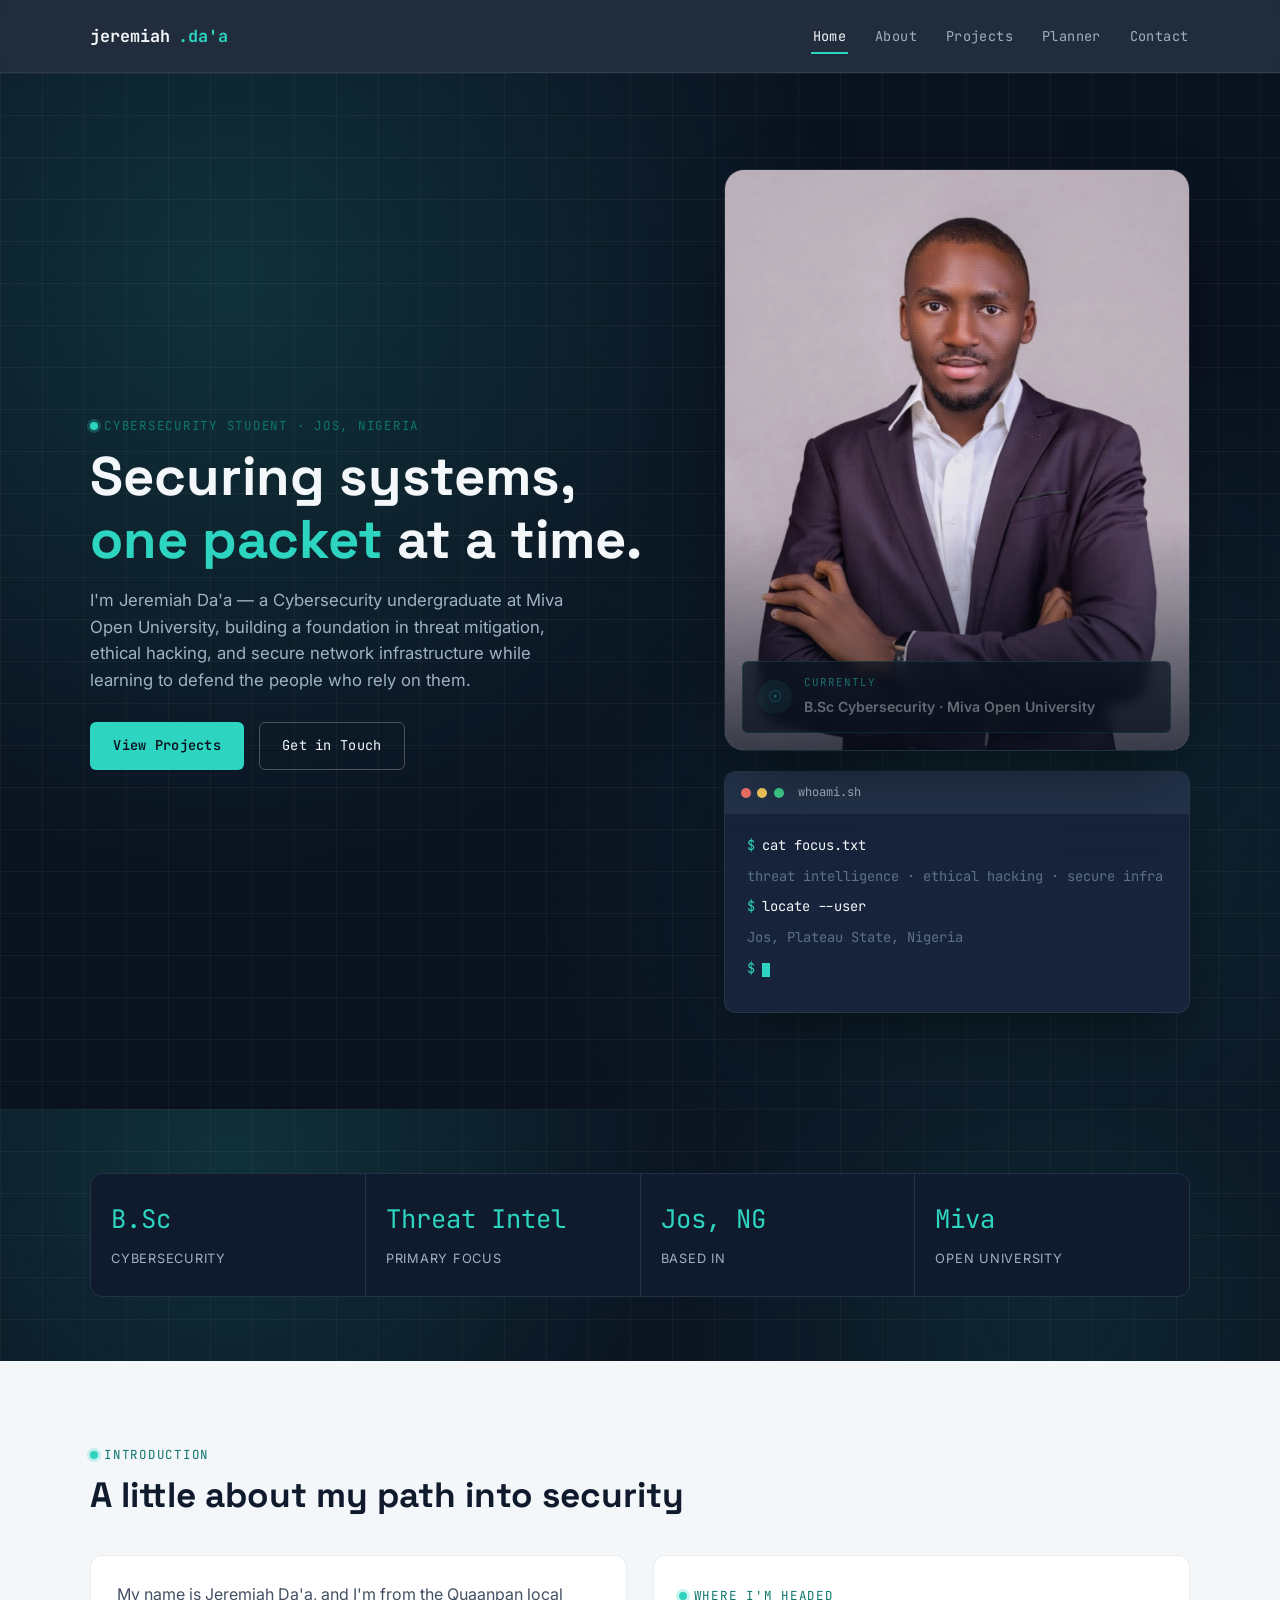
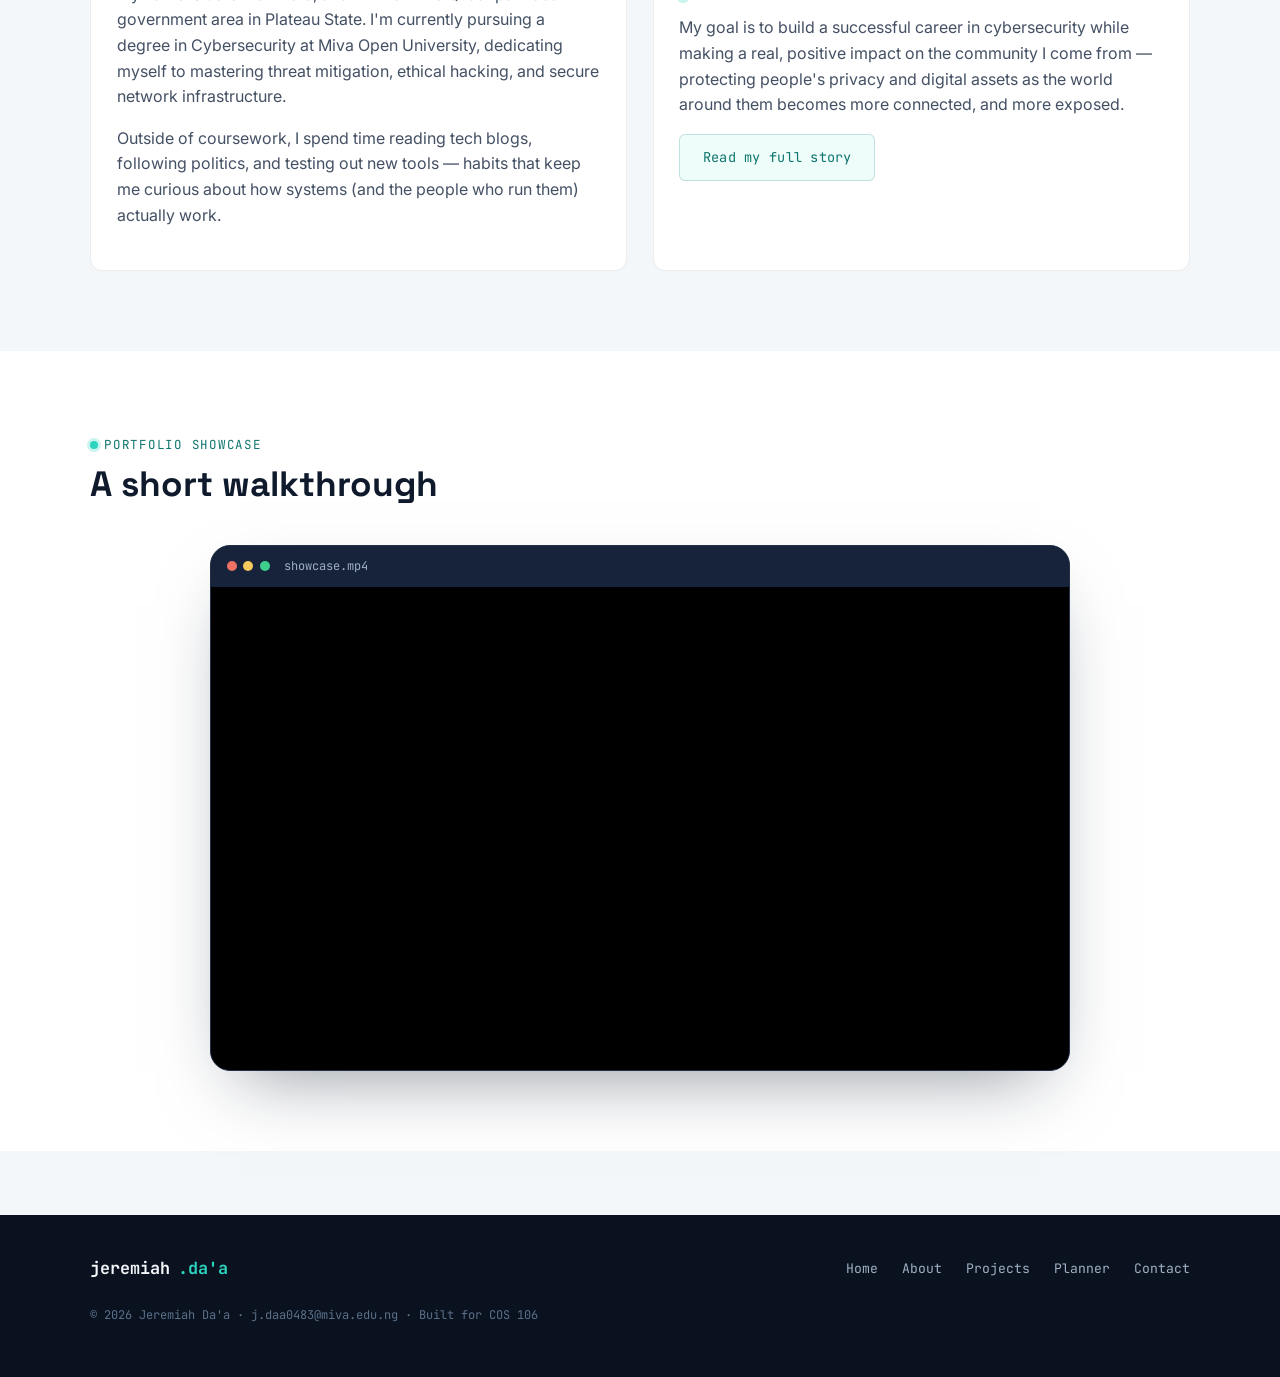
==== commit 9ebefa67: "Update index.html" ====
--- a/index.html
+++ b/index.html
@@ -188,519 +188,4 @@
   <script src="app.js"></script>
 </body>
 </html>
-          </div>
-        </div>
-      </div>
-    </section>
 
-    <!-- ================= INTRODUCTION ================= -->
-    <section class="section">
-      <div class="container">
-        <div class="section-head">
-          <p class="eyebrow">Introduction</p>
-          <h2>A little about my path into security</h2>
-        </div>
-        <div class="grid-2">
-          <div class="card reveal">
-            <p>
-              My name is Jeremiah Da'a, and I'm from the Quaanpan local government
-              area in Plateau State. I'm currently pursuing a degree in Cybersecurity
-              at Miva Open University, dedicating myself to mastering threat mitigation,
-              ethical hacking, and secure network infrastructure.
-            </p>
-            <p>
-              Outside of coursework, I spend time reading tech blogs, following
-              politics, and testing out new tools — habits that keep me curious
-              about how systems (and the people who run them) actually work.
-            </p>
-          </div>
-          <div class="card reveal">
-            <p class="eyebrow" style="margin-bottom:0.6rem;">Where I'm headed</p>
-            <p>
-              My goal is to build a successful career in cybersecurity while making
-              a real, positive impact on the community I come from — protecting
-              people's privacy and digital assets as the world around them becomes
-              more connected, and more exposed.
-            </p>
-            <a href="about.html" class="btn btn-ghost">Read my full story</a>
-          </div>
-        </div>
-      </div>
-    </section>
-
-    <!-- ================= VIDEO SHOWCASE ================= -->
-    <section class="section section-alt">
-      <div class="container">
-        <div class="section-head">
-          <p class="eyebrow">Portfolio Showcase</p>
-          <h2>A short walkthrough</h2>
-        </div>
-        <div class="media-card reveal">
-          <div class="terminal-bar">
-            <span class="dot dot-r"></span><span class="dot dot-y"></span><span class="dot dot-g"></span>
-            <span class="terminal-title">showcase.mp4</span>
-          </div>
-          <div class="video-wrap">
-            <iframe
-              src="https://www.youtube.com/embed/MuhZuNS15s0"
-              title="Jeremiah Da'a portfolio showcase video"
-              allow="accelerometer; autoplay; clipboard-write; encrypted-media; gyroscope; picture-in-picture"
-              allowfullscreen
-              loading="lazy">
-            </iframe>
-          </div>
-        </div>
-      </div>
-    </section>
-  </main>
-
-  <footer class="site-footer">
-    <div class="container">
-      <div class="footer-grid">
-        <span class="brand">jeremiah<span>.da'a</span></span>
-        <ul class="footer-links">
-          <li><a href="index.html">Home</a></li>
-          <li><a href="about.html">About</a></li>
-          <li><a href="projects.html">Projects</a></li>
-          <li><a href="planner.html">Planner</a></li>
-          <li><a href="contact.html">Contact</a></li>
-        </ul>
-      </div>
-      <p class="footer-fine">© 2026 Jeremiah Da'a · j.daa0483@miva.edu.ng · Built for COS 106</p>
-    </div>
-  </footer>
-
-  <button class="back-to-top" id="backToTop" aria-label="Back to top" type="button">&uarr;</button>
-
-  <script src="app.js"></script>
-</body>
-</html>
-          </div>
-        </div>
-      </div>
-    </section>
-
-    <!-- ================= INTRODUCTION ================= -->
-    <section class="section">
-      <div class="container">
-        <div class="section-head">
-          <p class="eyebrow">Introduction</p>
-          <h2>A little about my path into security</h2>
-        </div>
-        <div class="grid-2">
-          <div class="card reveal">
-            <p>
-              My name is Jeremiah Da'a, and I'm from the Quaanpan local government
-              area in Plateau State. I'm currently pursuing a degree in Cybersecurity
-              at Miva Open University, dedicating myself to mastering threat mitigation,
-              ethical hacking, and secure network infrastructure.
-            </p>
-            <p>
-              Outside of coursework, I spend time reading tech blogs, following
-              politics, and testing out new tools — habits that keep me curious
-              about how systems (and the people who run them) actually work.
-            </p>
-          </div>
-          <div class="card reveal">
-            <p class="eyebrow" style="margin-bottom:0.6rem;">Where I'm headed</p>
-            <p>
-              My goal is to build a successful career in cybersecurity while making
-              a real, positive impact on the community I come from — protecting
-              people's privacy and digital assets as the world around them becomes
-              more connected, and more exposed.
-            </p>
-            <a href="about.html" class="btn btn-ghost">Read my full story</a>
-          </div>
-        </div>
-      </div>
-    </section>
-
-    <!-- ================= VIDEO SHOWCASE ================= -->
-    <section class="section section-alt">
-      <div class="container">
-        <div class="section-head">
-          <p class="eyebrow">Portfolio Showcase</p>
-          <h2>A short walkthrough</h2>
-        </div>
-        <div class="media-card reveal">
-          <div class="terminal-bar">
-            <span class="dot dot-r"></span><span class="dot dot-y"></span><span class="dot dot-g"></span>
-            <span class="terminal-title">showcase.mp4</span>
-          </div>
-          <div class="video-wrap">
-            <iframe
-              src="https://www.youtube.com/embed/MuhZuNS15s0"
-              title="Jeremiah Da'a portfolio showcase video"
-              allow="accelerometer; autoplay; clipboard-write; encrypted-media; gyroscope; picture-in-picture"
-              allowfullscreen
-              loading="lazy">
-            </iframe>
-          </div>
-        </div>
-      </div>
-    </section>
-  </main>
-
-  <footer class="site-footer">
-    <div class="container">
-      <div class="footer-grid">
-        <span class="brand">jeremiah<span>.da'a</span></span>
-        <ul class="footer-links">
-          <li><a href="index.html">Home</a></li>
-          <li><a href="about.html">About</a></li>
-          <li><a href="projects.html">Projects</a></li>
-          <li><a href="planner.html">Planner</a></li>
-          <li><a href="contact.html">Contact</a></li>
-        </ul>
-      </div>
-      <p class="footer-fine">© 2026 Jeremiah Da'a · j.daa0483@miva.edu.ng · Built for COS 106</p>
-    </div>
-  </footer>
-
-  <button class="back-to-top" id="backToTop" aria-label="Back to top" type="button">&uarr;</button>
-
-  <script src="app.js"></script>
-</body>
-</html>
-    <section class="section">
-      <div class="container">
-        <div class="section-head">
-          <p class="eyebrow">Introduction</p>
-          <h2>A little about my path into security</h2>
-        </div>
-        <div class="grid-2">
-          <div class="card reveal">
-            <p>
-              My name is Jeremiah Da'a, and I'm from the Quaanpan local government
-              area in Plateau State. I'm currently pursuing a degree in Cybersecurity
-              at Miva Open University, dedicating myself to mastering threat mitigation,
-              ethical hacking, and secure network infrastructure.
-            </p>
-            <p>
-              Outside of coursework, I spend time reading tech blogs, following
-              politics, and testing out new tools — habits that keep me curious
-              about how systems (and the people who run them) actually work.
-            </p>
-          </div>
-          <div class="card reveal">
-            <p class="eyebrow" style="margin-bottom:0.6rem;">Where I'm headed</p>
-            <p>
-              My goal is to build a successful career in cybersecurity while making
-              a real, positive impact on the community I come from — protecting
-              people's privacy and digital assets as the world around them becomes
-              more connected, and more exposed.
-            </p>
-            <a href="about.html" class="btn btn-ghost">Read my full story</a>
-          </div>
-        </div>
-      </div>
-    </section>
-
-    <!-- ================= VIDEO SHOWCASE ================= -->
-    <section class="section section-alt">
-      <div class="container">
-        <div class="section-head">
-          <p class="eyebrow">Portfolio Showcase</p>
-          <h2>A short walkthrough</h2>
-        </div>
-        <div class="media-card reveal">
-          <div class="terminal-bar">
-            <span class="dot dot-r"></span><span class="dot dot-y"></span><span class="dot dot-g"></span>
-            <span class="terminal-title">showcase.mp4</span>
-          </div>
-          <div class="video-wrap">
-            <iframe
-              src="https://www.youtube.com/embed/MuhZuNS15s0"
-              title="Jeremiah Da'a portfolio showcase video"
-              allow="accelerometer; autoplay; clipboard-write; encrypted-media; gyroscope; picture-in-picture"
-              allowfullscreen
-              loading="lazy">
-            </iframe>
-          </div>
-        </div>
-      </div>
-    </section>
-  </main>
-
-  <footer class="site-footer">
-    <div class="container">
-      <div class="footer-grid">
-        <span class="brand">jeremiah<span>.da'a</span></span>
-        <ul class="footer-links">
-          <li><a href="index.html">Home</a></li>
-          <li><a href="about.html">About</a></li>
-          <li><a href="projects.html">Projects</a></li>
-          <li><a href="planner.html">Planner</a></li>
-          <li><a href="contact.html">Contact</a></li>
-        </ul>
-      </div>
-      <p class="footer-fine">© 2026 Jeremiah Da'a · j.daa0483@miva.edu.ng · Built for COS 106</p>
-    </div>
-  </footer>
-
-  <button class="back-to-top" id="backToTop" aria-label="Back to top" type="button">&uarr;</button>
-
-  <script src="app.js"></script>
-</body>
-</html>
-          </div>
-        </div>
-      </div>
-    </section>
-
-    <!-- ================= INTRODUCTION ================= -->
-    <section class="section">
-      <div class="container">
-        <div class="section-head">
-          <p class="eyebrow">Introduction</p>
-          <h2>A little about my path into security</h2>
-        </div>
-        <div class="grid-2">
-          <div class="card reveal">
-            <p>
-              My name is Jeremiah Da'a, and I'm from the Quaanpan local government
-              area in Plateau State. I'm currently pursuing a degree in Cybersecurity
-              at Miva Open University, dedicating myself to mastering threat mitigation,
-              ethical hacking, and secure network infrastructure.
-            </p>
-            <p>
-              Outside of coursework, I spend time reading tech blogs, following
-              politics, and testing out new tools — habits that keep me curious
-              about how systems (and the people who run them) actually work.
-            </p>
-          </div>
-          <div class="card reveal">
-            <p class="eyebrow" style="margin-bottom:0.6rem;">Where I'm headed</p>
-            <p>
-              My goal is to build a successful career in cybersecurity while making
-              a real, positive impact on the community I come from — protecting
-              people's privacy and digital assets as the world around them becomes
-              more connected, and more exposed.
-            </p>
-            <a href="about.html" class="btn btn-ghost">Read my full story</a>
-          </div>
-        </div>
-      </div>
-    </section>
-
-    <!-- ================= VIDEO SHOWCASE ================= -->
-    <section class="section section-alt">
-      <div class="container">
-        <div class="section-head">
-          <p class="eyebrow">Portfolio Showcase</p>
-          <h2>A short walkthrough</h2>
-        </div>
-        <div class="media-card reveal">
-          <div class="terminal-bar">
-            <span class="dot dot-r"></span><span class="dot dot-y"></span><span class="dot dot-g"></span>
-            <span class="terminal-title">showcase.mp4</span>
-          </div>
-          <div class="video-wrap">
-            <iframe
-              src="https://www.youtube.com/embed/MuhZuNS15s0"
-              title="Jeremiah Da'a portfolio showcase video"
-              allow="accelerometer; autoplay; clipboard-write; encrypted-media; gyroscope; picture-in-picture"
-              allowfullscreen
-              loading="lazy">
-            </iframe>
-          </div>
-        </div>
-      </div>
-    </section>
-  </main>
-
-  <footer class="site-footer">
-    <div class="container">
-      <div class="footer-grid">
-        <span class="brand">jeremiah<span>.da'a</span></span>
-        <ul class="footer-links">
-          <li><a href="index.html">Home</a></li>
-          <li><a href="about.html">About</a></li>
-          <li><a href="projects.html">Projects</a></li>
-          <li><a href="planner.html">Planner</a></li>
-          <li><a href="contact.html">Contact</a></li>
-        </ul>
-      </div>
-      <p class="footer-fine">© 2026 Jeremiah Da'a · j.daa0483@miva.edu.ng · Built for COS 106</p>
-    </div>
-  </footer>
-
-  <button class="back-to-top" id="backToTop" aria-label="Back to top" type="button">&uarr;</button>
-
-  <script src="app.js"></script>
-</body>
-</html>
-          </div>
-        </div>
-      </div>
-    </section>
-
-    <!-- ================= INTRODUCTION ================= -->
-    <section class="section">
-      <div class="container">
-        <div class="section-head">
-          <p class="eyebrow">Introduction</p>
-          <h2>A little about my path into security</h2>
-        </div>
-        <div class="grid-2">
-          <div class="card reveal">
-            <p>
-              My name is Jeremiah Da'a, and I'm from the Quaanpan local government
-              area in Plateau State. I'm currently pursuing a degree in Cybersecurity
-              at Miva Open University, dedicating myself to mastering threat mitigation,
-              ethical hacking, and secure network infrastructure.
-            </p>
-            <p>
-              Outside of coursework, I spend time reading tech blogs, following
-              politics, and testing out new tools — habits that keep me curious
-              about how systems (and the people who run them) actually work.
-            </p>
-          </div>
-          <div class="card reveal">
-            <p class="eyebrow" style="margin-bottom:0.6rem;">Where I'm headed</p>
-            <p>
-              My goal is to build a successful career in cybersecurity while making
-              a real, positive impact on the community I come from — protecting
-              people's privacy and digital assets as the world around them becomes
-              more connected, and more exposed.
-            </p>
-            <a href="about.html" class="btn btn-ghost">Read my full story</a>
-          </div>
-        </div>
-      </div>
-    </section>
-
-    <!-- ================= VIDEO SHOWCASE ================= -->
-    <section class="section section-alt">
-      <div class="container">
-        <div class="section-head">
-          <p class="eyebrow">Portfolio Showcase</p>
-          <h2>A short walkthrough</h2>
-        </div>
-        <div class="media-card reveal">
-          <div class="terminal-bar">
-            <span class="dot dot-r"></span><span class="dot dot-y"></span><span class="dot dot-g"></span>
-            <span class="terminal-title">showcase.mp4</span>
-          </div>
-          <div class="video-wrap">
-            <iframe
-              src="https://www.youtube.com/embed/MuhZuNS15s0"
-              title="Jeremiah Da'a portfolio showcase video"
-              allow="accelerometer; autoplay; clipboard-write; encrypted-media; gyroscope; picture-in-picture"
-              allowfullscreen
-              loading="lazy">
-            </iframe>
-          </div>
-        </div>
-      </div>
-    </section>
-  </main>
-
-  <footer class="site-footer">
-    <div class="container">
-      <div class="footer-grid">
-        <span class="brand">jeremiah<span>.da'a</span></span>
-        <ul class="footer-links">
-          <li><a href="index.html">Home</a></li>
-          <li><a href="about.html">About</a></li>
-          <li><a href="projects.html">Projects</a></li>
-          <li><a href="planner.html">Planner</a></li>
-          <li><a href="contact.html">Contact</a></li>
-        </ul>
-      </div>
-      <p class="footer-fine">© 2026 Jeremiah Da'a · j.daa0483@miva.edu.ng · Built for COS 106</p>
-    </div>
-  </footer>
-
-  <button class="back-to-top" id="backToTop" aria-label="Back to top" type="button">&uarr;</button>
-
-  <script src="app.js"></script>
-</body>
-</html>
-          </div>
-        </div>
-      </div>
-    </section>
-
-    <!-- ================= INTRODUCTION ================= -->
-    <section class="section">
-      <div class="container">
-        <div class="section-head">
-          <p class="eyebrow">Introduction</p>
-          <h2>A little about my path into security</h2>
-        </div>
-        <div class="grid-2">
-          <div class="card reveal">
-            <p>
-              My name is Jeremiah Da'a, and I'm from the Quaanpan local government
-              area in Plateau State. I'm currently pursuing a degree in Cybersecurity
-              at Miva Open University, dedicating myself to mastering threat mitigation,
-              ethical hacking, and secure network infrastructure.
-            </p>
-            <p>
-              Outside of coursework, I spend time reading tech blogs, following
-              politics, and testing out new tools — habits that keep me curious
-              about how systems (and the people who run them) actually work.
-            </p>
-          </div>
-          <div class="card reveal">
-            <p class="eyebrow" style="margin-bottom:0.6rem;">Where I'm headed</p>
-            <p>
-              My goal is to build a successful career in cybersecurity while making
-              a real, positive impact on the community I come from — protecting
-              people's privacy and digital assets as the world around them becomes
-              more connected, and more exposed.
-            </p>
-            <a href="about.html" class="btn btn-ghost">Read my full story</a>
-          </div>
-        </div>
-      </div>
-    </section>
-
-    <!-- ================= VIDEO SHOWCASE ================= -->
-    <section class="section section-alt">
-      <div class="container">
-        <div class="section-head">
-          <p class="eyebrow">Portfolio Showcase</p>
-          <h2>A short walkthrough</h2>
-        </div>
-        <div class="media-card reveal">
-          <div class="terminal-bar">
-            <span class="dot dot-r"></span><span class="dot dot-y"></span><span class="dot dot-g"></span>
-            <span class="terminal-title">showcase.mp4</span>
-          </div>
-          <div class="video-wrap">
-            <iframe
-              src="https://www.youtube.com/embed/MuhZuNS15s0"
-              title="Jeremiah Da'a portfolio showcase video"
-              allow="accelerometer; autoplay; clipboard-write; encrypted-media; gyroscope; picture-in-picture"
-              allowfullscreen
-              loading="lazy">
-            </iframe>
-          </div>
-        </div>
-      </div>
-    </section>
-  </main>
-
-  <footer class="site-footer">
-    <div class="container">
-      <div class="footer-grid">
-        <span class="brand">jeremiah<span>.da'a</span></span>
-        <ul class="footer-links">
-          <li><a href="index.html">Home</a></li>
-          <li><a href="about.html">About</a></li>
-          <li><a href="projects.html">Projects</a></li>
-          <li><a href="planner.html">Planner</a></li>
-          <li><a href="contact.html">Contact</a></li>
-        </ul>
-      </div>
-      <p class="footer-fine">© 2026 Jeremiah Da'a · j.daa0483@miva.edu.ng · Built for COS 106</p>
-    </div>
-  </footer>
-
-  <button class="back-to-top" id="backToTop" aria-label="Back to top" type="button">&uarr;</button>
-
-  <script src="app.js"></script>
-</body>
-</html>
